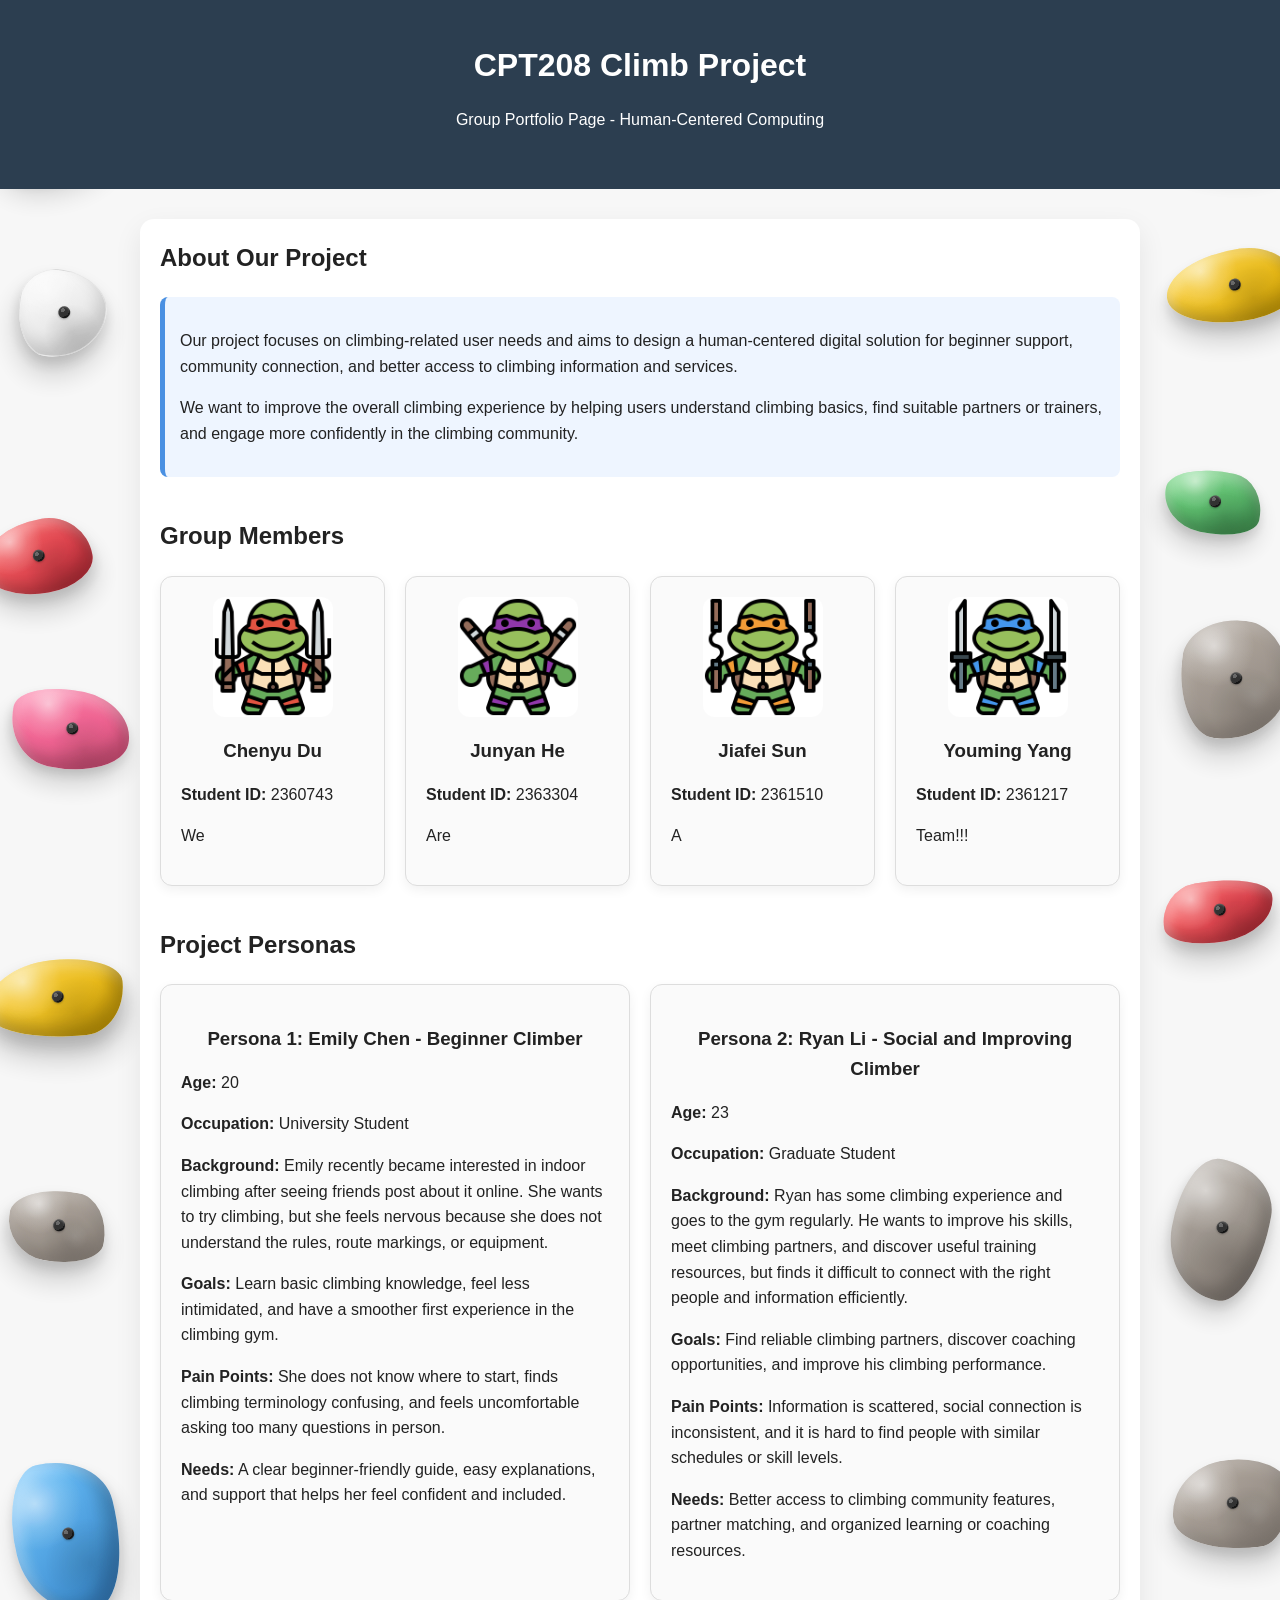
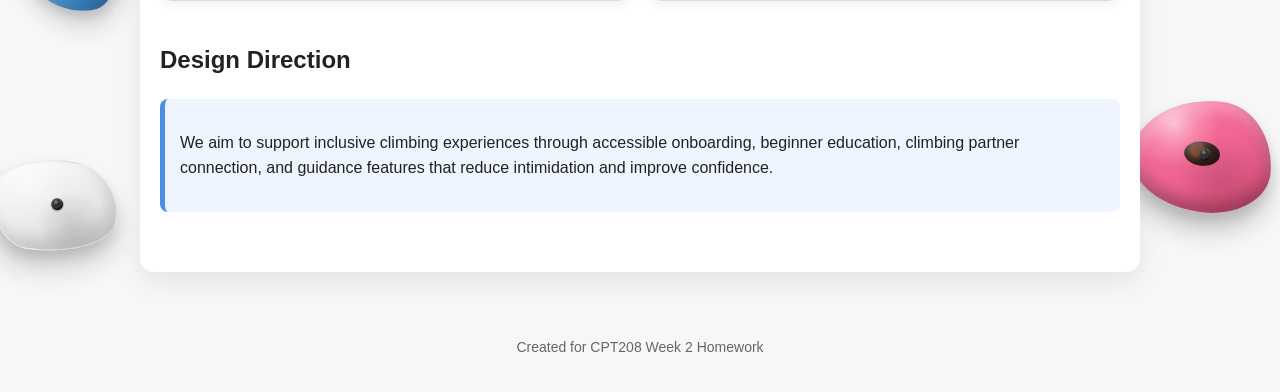
==== index.html @ b80e10ab "Refactor HTML structure and styles for clarity" ====
<!DOCTYPE html>
<html lang="en">
<head>
  <meta charset="UTF-8" />
  <meta name="viewport" content="width=device-width, initial-scale=1.0" />
  <title>CPT208 Climb Project</title>
  <style>
    * {
      box-sizing: border-box;
    }

    body {
      font-family: Arial, sans-serif;
      margin: 0;
      padding: 0;
      background: #f7f7f7;
      color: #222;
      line-height: 1.6;
      overflow-x: hidden;
    }

    /* 整个页面容器：让装饰点跟着页面一起滚动 */
    .page-shell {
      position: relative;
      min-height: 100vh;
      overflow: hidden;
    }

    /* 左右两侧装饰层：absolute，不固定，随页面滚动 */
    .side-decor {
      position: absolute;
      top: 0;
      bottom: 0;
      width: 170px;
      z-index: 0;
      pointer-events: none;
    }

    .side-decor.left {
      left: 0;
    }

    .side-decor.right {
      right: 0;
    }

    /* 岩点基础 */
    .hold {
      position: absolute;
      display: block;
      opacity: 0.98;
      transform-origin: center;
      filter: saturate(1.05);
    }

    /* 螺丝孔 */
    .hold::before {
      content: "";
      position: absolute;
      width: 12px;
      height: 12px;
      border-radius: 50%;
      background:
        radial-gradient(circle at 35% 35%, #666 0 18%, #2f2f2f 19% 58%, #0f0f0f 59% 100%);
      box-shadow:
        inset 0 1px 2px rgba(255,255,255,0.25),
        0 1px 2px rgba(0,0,0,0.25);
      top: 48%;
      left: 52%;
      transform: translate(-50%, -50%);
      z-index: 3;
    }

    /* 高光和内凹凸质感 */
    .hold::after {
      content: "";
      position: absolute;
      inset: 0;
      border-radius: inherit;
      background:
        radial-gradient(circle at 28% 24%, rgba(255,255,255,0.55), rgba(255,255,255,0.18) 18%, transparent 34%),
        radial-gradient(circle at 65% 70%, rgba(0,0,0,0.12), transparent 35%);
      box-shadow:
        inset -8px -10px 16px rgba(0,0,0,0.14),
        inset 6px 8px 14px rgba(255,255,255,0.18);
      z-index: 2;
      pointer-events: none;
    }

    /* 不规则形状 */
    .shape-a {
      border-radius: 42% 58% 63% 37% / 39% 42% 58% 61%;
    }

    .shape-b {
      border-radius: 60% 40% 45% 55% / 55% 60% 40% 45%;
    }

    .shape-c {
      border-radius: 34% 66% 48% 52% / 63% 40% 60% 37%;
    }

    .shape-d {
      border-radius: 55% 45% 62% 38% / 36% 52% 48% 64%;
    }

    .shape-e {
      border-radius: 50% 50% 30% 70% / 58% 36% 64% 42%;
    }

    .shape-f {
      border-radius: 66% 34% 57% 43% / 43% 63% 37% 57%;
    }

    .shape-g {
      border-radius: 38% 62% 40% 60% / 54% 34% 66% 46%;
    }

    .shape-h {
      border-radius: 58% 42% 68% 32% / 40% 58% 42% 60%;
    }

    /* 模拟不同岩点类型：鼓起、扁平、长条、凹槽 */
    .blob {
      box-shadow:
        0 18px 30px rgba(0,0,0,0.18),
        0 8px 14px rgba(0,0,0,0.12);
    }

    .jug {
      box-shadow:
        0 20px 32px rgba(0,0,0,0.22),
        0 10px 18px rgba(0,0,0,0.14),
        inset -10px -12px 18px rgba(0,0,0,0.16),
        inset 8px 10px 14px rgba(255,255,255,0.14);
    }

    .sloper {
      box-shadow:
        0 16px 26px rgba(0,0,0,0.16),
        0 6px 12px rgba(0,0,0,0.12),
        inset -14px -10px 16px rgba(0,0,0,0.10),
        inset 8px 10px 14px rgba(255,255,255,0.16);
    }

    .pinch {
      box-shadow:
        0 18px 28px rgba(0,0,0,0.18),
        0 8px 14px rgba(0,0,0,0.12),
        inset -10px -8px 14px rgba(0,0,0,0.12),
        inset 6px 8px 10px rgba(255,255,255,0.15);
    }

    .pocket {
      box-shadow:
        0 18px 28px rgba(0,0,0,0.20),
        0 8px 14px rgba(0,0,0,0.12),
        inset 0 -8px 14px rgba(0,0,0,0.18),
        inset 0 10px 12px rgba(255,255,255,0.12);
    }

    /* pocket 中间额外凹陷 */
    .pocket-hole {
      position: absolute;
      width: 26%;
      height: 22%;
      left: 50%;
      top: 48%;
      transform: translate(-50%, -50%);
      border-radius: 50%;
      background:
        radial-gradient(circle at 35% 35%, #6d3d2e 0 20%, #3a241b 35%, #1c120d 100%);
      box-shadow:
        inset 0 2px 3px rgba(255,255,255,0.08),
        inset 0 -3px 6px rgba(0,0,0,0.3);
      z-index: 2;
    }

    /* 颜色 */
    .yellow {
      background: linear-gradient(145deg, #ffd84e, #d5a400);
    }

    .green {
      background: linear-gradient(145deg, #7adf89, #3f9150);
    }

    .pink {
      background: linear-gradient(145deg, #ff7da8, #d44b77);
    }

    .blue {
      background: linear-gradient(145deg, #74c9ff, #2f79bc);
    }

    .red {
      background: linear-gradient(145deg, #ff6d6d, #b92534);
    }

    .gray {
      background: linear-gradient(145deg, #b8b1a9, #7f766e);
    }

    .white {
      background: linear-gradient(145deg, #ffffff, #d9d9d9);
      border: 1px solid rgba(0,0,0,0.06);
    }

    .orange {
      background: linear-gradient(145deg, #ff9f6d, #cb5a24);
    }

    .stone {
      background:
        radial-gradient(circle at 20% 20%, rgba(255,255,255,0.16), transparent 20%),
        radial-gradient(circle at 70% 60%, rgba(255,255,255,0.10), transparent 16%),
        linear-gradient(145deg, #b7aea5, #877e76);
    }

    header {
      background: #2c3e50;
      color: white;
      padding: 40px 20px;
      text-align: center;
      position: relative;
      z-index: 2;
    }

    header h1 {
      margin-bottom: 10px;
    }

    main {
      max-width: 1000px;
      margin: 30px auto;
      padding: 20px;
      background: white;
      border-radius: 14px;
      position: relative;
      z-index: 2;
      box-shadow: 0 10px 28px rgba(0,0,0,0.08);
    }

    h1, h2 {
      margin-top: 0;
    }

    section {
      margin-bottom: 40px;
    }

    .member-list, .persona-list {
      display: grid;
      grid-template-columns: repeat(auto-fit, minmax(220px, 1fr));
      gap: 20px;
      margin-top: 20px;
    }

    .card {
      border: 1px solid #ddd;
      border-radius: 12px;
      padding: 20px;
      background: #fafafa;
      box-shadow: 0 4px 12px rgba(0,0,0,0.06);
    }

    .card img {
      width: 120px;
      height: 120px;
      object-fit: contain;
      background: #fff;
      border-radius: 12px;
      display: block;
      margin: 0 auto 15px;
    }

    .card h3 {
      text-align: center;
      margin-bottom: 10px;
    }

    .highlight {
      background: #eef5ff;
      border-left: 5px solid #4a90e2;
      padding: 15px;
      border-radius: 8px;
    }

    footer {
      text-align: center;
      padding: 20px;
      color: #666;
      font-size: 14px;
      position: relative;
      z-index: 2;
    }

    @media (max-width: 1100px) {
      .side-decor {
        width: 120px;
        opacity: 0.78;
      }
    }

    @media (max-width: 820px) {
      .side-decor {
        width: 82px;
        opacity: 0.55;
      }

      .hold {
        transform: scale(0.78) !important;
      }

      main {
        margin: 20px 14px;
        padding: 18px;
      }
    }

    @media (max-width: 560px) {
      .side-decor {
        width: 54px;
        opacity: 0.34;
      }

      .hold {
        transform: scale(0.58) !important;
      }

      header {
        padding: 32px 16px;
      }
    }
  </style>
</head>
<body>
  <div class="page-shell">

    <!-- 左侧装饰：跟页面一起滚动 -->
    <div class="side-decor left">
      <span class="hold orange jug shape-c" style="top: 90px; left: -8px; width: 120px; height: 78px; transform: rotate(-18deg);"></span>
      <span class="hold white blob shape-a" style="top: 270px; left: 18px; width: 88px; height: 88px; transform: rotate(8deg);"></span>
      <span class="hold red pinch shape-b" style="top: 520px; left: -18px; width: 110px; height: 74px; transform: rotate(-10deg);"></span>
      <span class="hold pink sloper shape-d" style="top: 690px; left: 10px; width: 120px; height: 80px; transform: rotate(12deg);"></span>
      <span class="hold yellow jug shape-e" style="top: 960px; left: -14px; width: 138px; height: 78px; transform: rotate(-6deg);"></span>
      <span class="hold stone blob shape-f" style="top: 1190px; left: 8px; width: 98px; height: 72px; transform: rotate(10deg);"></span>
      <span class="hold blue sloper shape-g" style="top: 1460px; left: 14px; width: 106px; height: 154px; transform: rotate(-14deg);"></span>
      <span class="hold white blob shape-h" style="top: 1760px; left: -8px; width: 126px; height: 92px; transform: rotate(7deg);"></span>
      <span class="hold green pinch shape-c" style="top: 2050px; left: 16px; width: 92px; height: 140px; transform: rotate(-11deg);"></span>
      <span class="hold gray blob shape-a" style="top: 2340px; left: -4px; width: 118px; height: 86px; transform: rotate(9deg);"></span>
    </div>

    <!-- 右侧装饰：跟页面一起滚动 -->
    <div class="side-decor right">
      <span class="hold red jug shape-h" style="top: 70px; right: -12px; width: 126px; height: 82px; transform: rotate(16deg);"></span>
      <span class="hold yellow pinch shape-b" style="top: 250px; right: -18px; width: 132px; height: 72px; transform: rotate(-8deg);"></span>
      <span class="hold green sloper shape-f" style="top: 470px; right: 18px; width: 98px; height: 64px; transform: rotate(12deg);"></span>
      <span class="hold stone blob shape-d" style="top: 620px; right: -8px; width: 108px; height: 120px; transform: rotate(7deg);"></span>
      <span class="hold red pinch shape-c" style="top: 880px; right: 6px; width: 112px; height: 62px; transform: rotate(-10deg);"></span>
      <span class="hold gray sloper shape-g" style="top: 1160px; right: 12px; width: 96px; height: 140px; transform: rotate(10deg);"></span>
      <span class="hold stone blob shape-e" style="top: 1460px; right: -10px; width: 118px; height: 90px; transform: rotate(-7deg);"></span>
      <span class="hold pink pocket shape-b" style="top: 1700px; right: 8px; width: 140px; height: 112px; transform: rotate(6deg);">
        <span class="pocket-hole"></span>
      </span>
      <span class="hold white blob shape-f" style="top: 2010px; right: -16px; width: 120px; height: 138px; transform: rotate(-9deg);"></span>
      <span class="hold blue pinch shape-d" style="top: 2320px; right: 14px; width: 86px; height: 64px; transform: rotate(13deg);"></span>
    </div>

    <header>
      <h1>CPT208 Climb Project</h1>
      <p>Group Portfolio Page - Human-Centered Computing</p>
    </header>

    <main>
      <section>
        <h2>About Our Project</h2>
        <div class="highlight">
          <p>
            Our project focuses on climbing-related user needs and aims to design a
            human-centered digital solution for beginner support, community connection,
            and better access to climbing information and services.
          </p>
          <p>
            We want to improve the overall climbing experience by helping users
            understand climbing basics, find suitable partners or trainers, and
            engage more confidently in the climbing community.
          </p>
        </div>
      </section>

      <section>
        <h2>Group Members</h2>
        <div class="member-list">
          <div class="card">
            <img src="CPT208-images/Chenyu.png" alt="Chenyu Du photo">
            <h3>Chenyu Du</h3>
            <p><strong>Student ID:</strong> 2360743</p>
            <p>We</p>
          </div>

          <div class="card">
            <img src="CPT208-images/JunYan.png" alt="Junyan He photo">
            <h3>Junyan He</h3>
            <p><strong>Student ID:</strong> 2363304</p>
            <p>Are</p>
          </div>

          <div class="card">
            <img src="CPT208-images/JiaFei.png" alt="Jiafei Sun photo">
            <h3>Jiafei Sun</h3>
            <p><strong>Student ID:</strong> 2361510</p>
            <p>A</p>
          </div>

          <div class="card">
            <img src="CPT208-images/YouMing.png" alt="Youming Yang photo">
            <h3>Youming Yang</h3>
            <p><strong>Student ID:</strong> 2361217</p>
            <p>Team!!!</p>
          </div>
        </div>
      </section>

      <section>
        <h2>Project Personas</h2>
        <div class="persona-list">
          <div class="card">
            <h3>Persona 1: Emily Chen - Beginner Climber</h3>
            <p><strong>Age:</strong> 20</p>
            <p><strong>Occupation:</strong> University Student</p>
            <p><strong>Background:</strong> Emily recently became interested in indoor climbing after seeing friends post about it online. She wants to try climbing, but she feels nervous because she does not understand the rules, route markings, or equipment.</p>
            <p><strong>Goals:</strong> Learn basic climbing knowledge, feel less intimidated, and have a smoother first experience in the climbing gym.</p>
            <p><strong>Pain Points:</strong> She does not know where to start, finds climbing terminology confusing, and feels uncomfortable asking too many questions in person.</p>
            <p><strong>Needs:</strong> A clear beginner-friendly guide, easy explanations, and support that helps her feel confident and included.</p>
          </div>

          <div class="card">
            <h3>Persona 2: Ryan Li - Social and Improving Climber</h3>
            <p><strong>Age:</strong> 23</p>
            <p><strong>Occupation:</strong> Graduate Student</p>
            <p><strong>Background:</strong> Ryan has some climbing experience and goes to the gym regularly. He wants to improve his skills, meet climbing partners, and discover useful training resources, but finds it difficult to connect with the right people and information efficiently.</p>
            <p><strong>Goals:</strong> Find reliable climbing partners, discover coaching opportunities, and improve his climbing performance.</p>
            <p><strong>Pain Points:</strong> Information is scattered, social connection is inconsistent, and it is hard to find people with similar schedules or skill levels.</p>
            <p><strong>Needs:</strong> Better access to climbing community features, partner matching, and organized learning or coaching resources.</p>
          </div>
        </div>
      </section>

      <!-- 只是为了让页面更长一点，便于你看滚动效果；不需要可删除 -->
      <section>
        <h2>Design Direction</h2>
        <div class="highlight">
          <p>
            We aim to support inclusive climbing experiences through accessible onboarding,
            beginner education, climbing partner connection, and guidance features that reduce
            intimidation and improve confidence.
          </p>
        </div>
      </section>
    </main>

    <footer>
      <p>Created for CPT208 Week 2 Homework</p>
    </footer>
  </div>
</body>
</html>
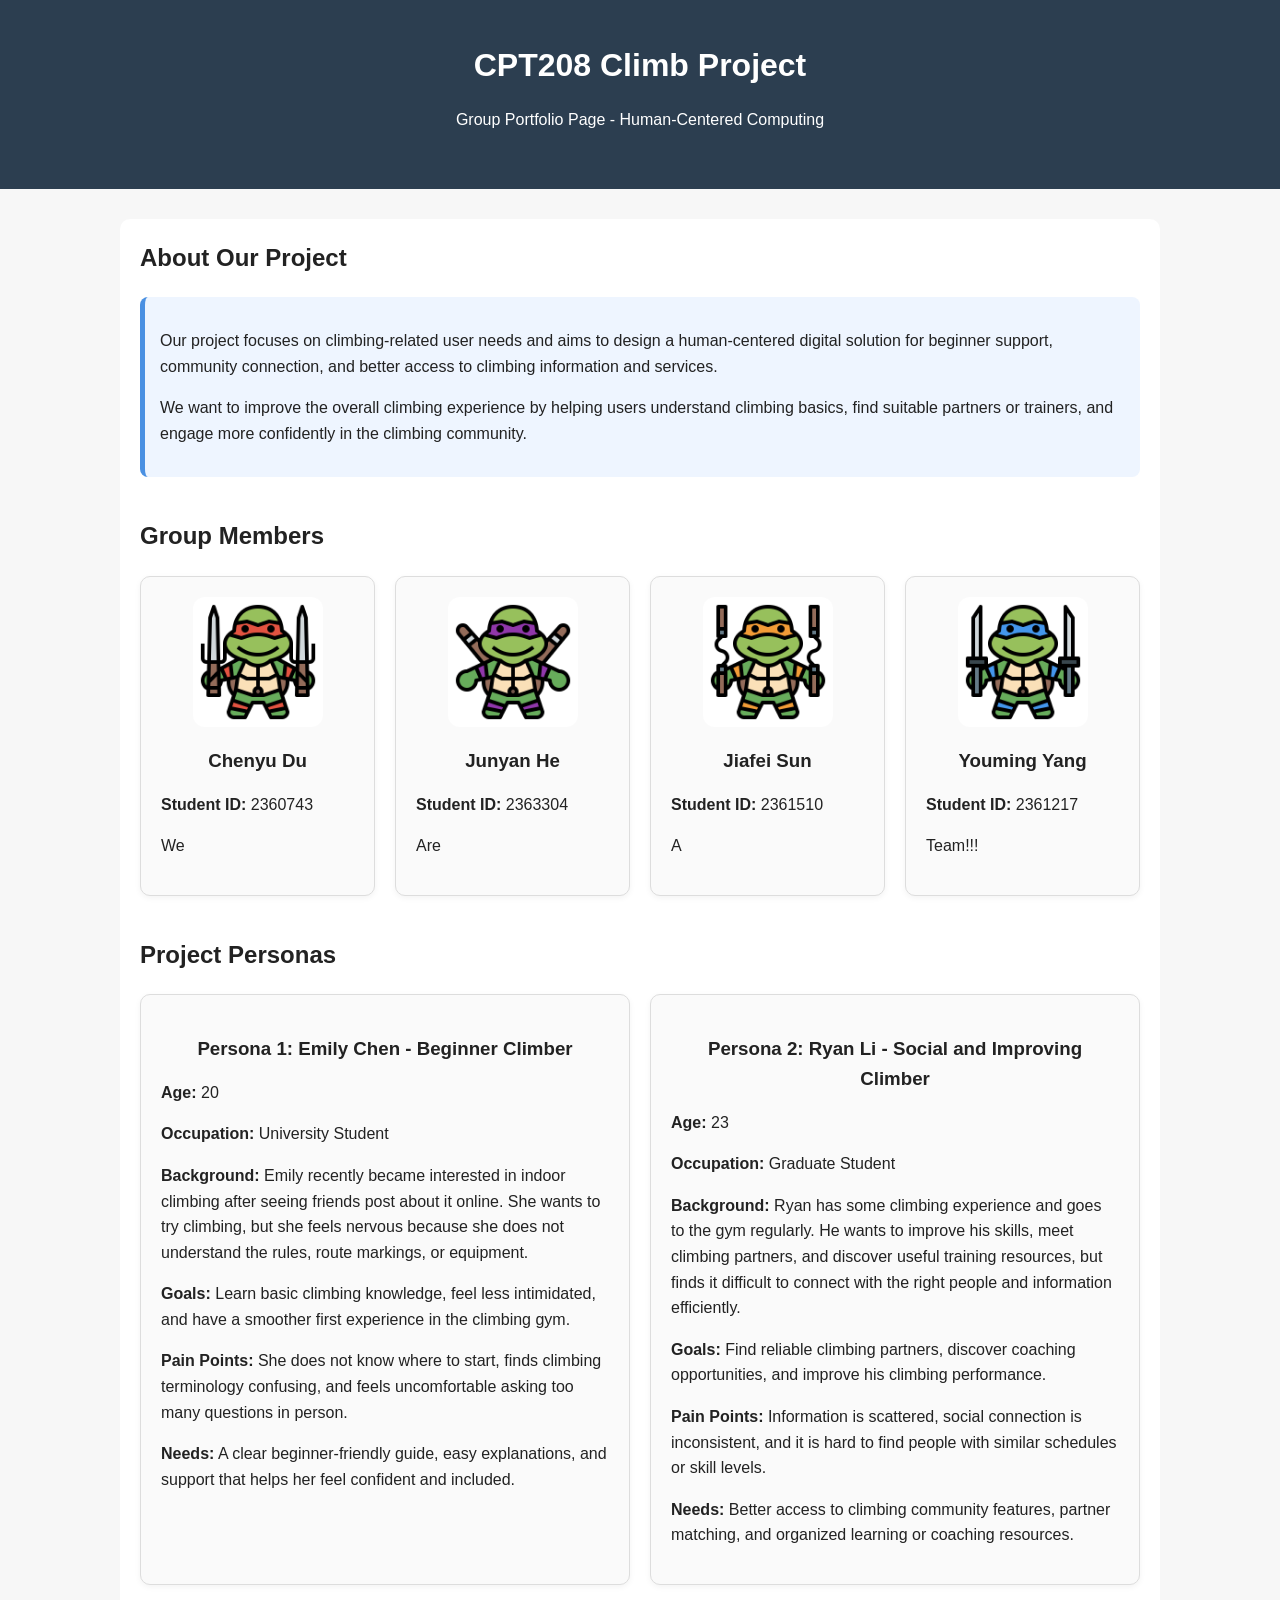
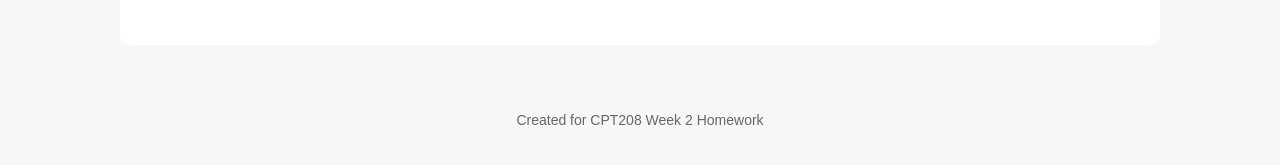
==== commit f192575c: "Update index.html" ====
--- a/index.html
+++ b/index.html
@@ -5,10 +5,6 @@
   <meta name="viewport" content="width=device-width, initial-scale=1.0" />
   <title>CPT208 Climb Project</title>
   <style>
-    * {
-      box-sizing: border-box;
-    }
-
     body {
       font-family: Arial, sans-serif;
       margin: 0;
@@ -16,205 +12,6 @@
       background: #f7f7f7;
       color: #222;
       line-height: 1.6;
-      overflow-x: hidden;
-    }
-
-    /* 整个页面容器：让装饰点跟着页面一起滚动 */
-    .page-shell {
-      position: relative;
-      min-height: 100vh;
-      overflow: hidden;
-    }
-
-    /* 左右两侧装饰层：absolute，不固定，随页面滚动 */
-    .side-decor {
-      position: absolute;
-      top: 0;
-      bottom: 0;
-      width: 170px;
-      z-index: 0;
-      pointer-events: none;
-    }
-
-    .side-decor.left {
-      left: 0;
-    }
-
-    .side-decor.right {
-      right: 0;
-    }
-
-    /* 岩点基础 */
-    .hold {
-      position: absolute;
-      display: block;
-      opacity: 0.98;
-      transform-origin: center;
-      filter: saturate(1.05);
-    }
-
-    /* 螺丝孔 */
-    .hold::before {
-      content: "";
-      position: absolute;
-      width: 12px;
-      height: 12px;
-      border-radius: 50%;
-      background:
-        radial-gradient(circle at 35% 35%, #666 0 18%, #2f2f2f 19% 58%, #0f0f0f 59% 100%);
-      box-shadow:
-        inset 0 1px 2px rgba(255,255,255,0.25),
-        0 1px 2px rgba(0,0,0,0.25);
-      top: 48%;
-      left: 52%;
-      transform: translate(-50%, -50%);
-      z-index: 3;
-    }
-
-    /* 高光和内凹凸质感 */
-    .hold::after {
-      content: "";
-      position: absolute;
-      inset: 0;
-      border-radius: inherit;
-      background:
-        radial-gradient(circle at 28% 24%, rgba(255,255,255,0.55), rgba(255,255,255,0.18) 18%, transparent 34%),
-        radial-gradient(circle at 65% 70%, rgba(0,0,0,0.12), transparent 35%);
-      box-shadow:
-        inset -8px -10px 16px rgba(0,0,0,0.14),
-        inset 6px 8px 14px rgba(255,255,255,0.18);
-      z-index: 2;
-      pointer-events: none;
-    }
-
-    /* 不规则形状 */
-    .shape-a {
-      border-radius: 42% 58% 63% 37% / 39% 42% 58% 61%;
-    }
-
-    .shape-b {
-      border-radius: 60% 40% 45% 55% / 55% 60% 40% 45%;
-    }
-
-    .shape-c {
-      border-radius: 34% 66% 48% 52% / 63% 40% 60% 37%;
-    }
-
-    .shape-d {
-      border-radius: 55% 45% 62% 38% / 36% 52% 48% 64%;
-    }
-
-    .shape-e {
-      border-radius: 50% 50% 30% 70% / 58% 36% 64% 42%;
-    }
-
-    .shape-f {
-      border-radius: 66% 34% 57% 43% / 43% 63% 37% 57%;
-    }
-
-    .shape-g {
-      border-radius: 38% 62% 40% 60% / 54% 34% 66% 46%;
-    }
-
-    .shape-h {
-      border-radius: 58% 42% 68% 32% / 40% 58% 42% 60%;
-    }
-
-    /* 模拟不同岩点类型：鼓起、扁平、长条、凹槽 */
-    .blob {
-      box-shadow:
-        0 18px 30px rgba(0,0,0,0.18),
-        0 8px 14px rgba(0,0,0,0.12);
-    }
-
-    .jug {
-      box-shadow:
-        0 20px 32px rgba(0,0,0,0.22),
-        0 10px 18px rgba(0,0,0,0.14),
-        inset -10px -12px 18px rgba(0,0,0,0.16),
-        inset 8px 10px 14px rgba(255,255,255,0.14);
-    }
-
-    .sloper {
-      box-shadow:
-        0 16px 26px rgba(0,0,0,0.16),
-        0 6px 12px rgba(0,0,0,0.12),
-        inset -14px -10px 16px rgba(0,0,0,0.10),
-        inset 8px 10px 14px rgba(255,255,255,0.16);
-    }
-
-    .pinch {
-      box-shadow:
-        0 18px 28px rgba(0,0,0,0.18),
-        0 8px 14px rgba(0,0,0,0.12),
-        inset -10px -8px 14px rgba(0,0,0,0.12),
-        inset 6px 8px 10px rgba(255,255,255,0.15);
-    }
-
-    .pocket {
-      box-shadow:
-        0 18px 28px rgba(0,0,0,0.20),
-        0 8px 14px rgba(0,0,0,0.12),
-        inset 0 -8px 14px rgba(0,0,0,0.18),
-        inset 0 10px 12px rgba(255,255,255,0.12);
-    }
-
-    /* pocket 中间额外凹陷 */
-    .pocket-hole {
-      position: absolute;
-      width: 26%;
-      height: 22%;
-      left: 50%;
-      top: 48%;
-      transform: translate(-50%, -50%);
-      border-radius: 50%;
-      background:
-        radial-gradient(circle at 35% 35%, #6d3d2e 0 20%, #3a241b 35%, #1c120d 100%);
-      box-shadow:
-        inset 0 2px 3px rgba(255,255,255,0.08),
-        inset 0 -3px 6px rgba(0,0,0,0.3);
-      z-index: 2;
-    }
-
-    /* 颜色 */
-    .yellow {
-      background: linear-gradient(145deg, #ffd84e, #d5a400);
-    }
-
-    .green {
-      background: linear-gradient(145deg, #7adf89, #3f9150);
-    }
-
-    .pink {
-      background: linear-gradient(145deg, #ff7da8, #d44b77);
-    }
-
-    .blue {
-      background: linear-gradient(145deg, #74c9ff, #2f79bc);
-    }
-
-    .red {
-      background: linear-gradient(145deg, #ff6d6d, #b92534);
-    }
-
-    .gray {
-      background: linear-gradient(145deg, #b8b1a9, #7f766e);
-    }
-
-    .white {
-      background: linear-gradient(145deg, #ffffff, #d9d9d9);
-      border: 1px solid rgba(0,0,0,0.06);
-    }
-
-    .orange {
-      background: linear-gradient(145deg, #ff9f6d, #cb5a24);
-    }
-
-    .stone {
-      background:
-        radial-gradient(circle at 20% 20%, rgba(255,255,255,0.16), transparent 20%),
-        radial-gradient(circle at 70% 60%, rgba(255,255,255,0.10), transparent 16%),
-        linear-gradient(145deg, #b7aea5, #877e76);
     }
 
     header {
@@ -222,8 +19,6 @@
       color: white;
       padding: 40px 20px;
       text-align: center;
-      position: relative;
-      z-index: 2;
     }
 
     header h1 {
@@ -235,10 +30,7 @@
       margin: 30px auto;
       padding: 20px;
       background: white;
-      border-radius: 14px;
-      position: relative;
-      z-index: 2;
-      box-shadow: 0 10px 28px rgba(0,0,0,0.08);
+      border-radius: 10px;
     }
 
     h1, h2 {
@@ -258,20 +50,22 @@
 
     .card {
       border: 1px solid #ddd;
-      border-radius: 12px;
+      border-radius: 10px;
       padding: 20px;
       background: #fafafa;
-      box-shadow: 0 4px 12px rgba(0,0,0,0.06);
+      box-shadow: 0 2px 6px rgba(0,0,0,0.05);
     }
 
     .card img {
-      width: 120px;
-      height: 120px;
+      width: 130px;
+      height: 130px;
       object-fit: contain;
       background: #fff;
       border-radius: 12px;
       display: block;
       margin: 0 auto 15px;
+      padding: 6px;
+      box-sizing: border-box;
     }
 
     .card h3 {
@@ -291,178 +85,101 @@
       padding: 20px;
       color: #666;
       font-size: 14px;
-      position: relative;
-      z-index: 2;
-    }
-
-    @media (max-width: 1100px) {
-      .side-decor {
-        width: 120px;
-        opacity: 0.78;
-      }
-    }
-
-    @media (max-width: 820px) {
-      .side-decor {
-        width: 82px;
-        opacity: 0.55;
-      }
-
-      .hold {
-        transform: scale(0.78) !important;
-      }
-
-      main {
-        margin: 20px 14px;
-        padding: 18px;
-      }
-    }
-
-    @media (max-width: 560px) {
-      .side-decor {
-        width: 54px;
-        opacity: 0.34;
-      }
-
-      .hold {
-        transform: scale(0.58) !important;
-      }
-
-      header {
-        padding: 32px 16px;
-      }
     }
   </style>
 </head>
 <body>
-  <div class="page-shell">
+  <header>
+    <h1>CPT208 Climb Project</h1>
+    <p>Group Portfolio Page - Human-Centered Computing</p>
+  </header>
 
-    <!-- 左侧装饰：跟页面一起滚动 -->
-    <div class="side-decor left">
-      <span class="hold orange jug shape-c" style="top: 90px; left: -8px; width: 120px; height: 78px; transform: rotate(-18deg);"></span>
-      <span class="hold white blob shape-a" style="top: 270px; left: 18px; width: 88px; height: 88px; transform: rotate(8deg);"></span>
-      <span class="hold red pinch shape-b" style="top: 520px; left: -18px; width: 110px; height: 74px; transform: rotate(-10deg);"></span>
-      <span class="hold pink sloper shape-d" style="top: 690px; left: 10px; width: 120px; height: 80px; transform: rotate(12deg);"></span>
-      <span class="hold yellow jug shape-e" style="top: 960px; left: -14px; width: 138px; height: 78px; transform: rotate(-6deg);"></span>
-      <span class="hold stone blob shape-f" style="top: 1190px; left: 8px; width: 98px; height: 72px; transform: rotate(10deg);"></span>
-      <span class="hold blue sloper shape-g" style="top: 1460px; left: 14px; width: 106px; height: 154px; transform: rotate(-14deg);"></span>
-      <span class="hold white blob shape-h" style="top: 1760px; left: -8px; width: 126px; height: 92px; transform: rotate(7deg);"></span>
-      <span class="hold green pinch shape-c" style="top: 2050px; left: 16px; width: 92px; height: 140px; transform: rotate(-11deg);"></span>
-      <span class="hold gray blob shape-a" style="top: 2340px; left: -4px; width: 118px; height: 86px; transform: rotate(9deg);"></span>
-    </div>
+  <main>
+    <section>
+      <h2>About Our Project</h2>
+      <div class="highlight">
+        <p>
+          Our project focuses on climbing-related user needs and aims to design a
+          human-centered digital solution for beginner support, community connection,
+          and better access to climbing information and services.
+        </p>
+        <p>
+          We want to improve the overall climbing experience by helping users
+          understand climbing basics, find suitable partners or trainers, and
+          engage more confidently in the climbing community.
+        </p>
+      </div>
+    </section>
 
-    <!-- 右侧装饰：跟页面一起滚动 -->
-    <div class="side-decor right">
-      <span class="hold red jug shape-h" style="top: 70px; right: -12px; width: 126px; height: 82px; transform: rotate(16deg);"></span>
-      <span class="hold yellow pinch shape-b" style="top: 250px; right: -18px; width: 132px; height: 72px; transform: rotate(-8deg);"></span>
-      <span class="hold green sloper shape-f" style="top: 470px; right: 18px; width: 98px; height: 64px; transform: rotate(12deg);"></span>
-      <span class="hold stone blob shape-d" style="top: 620px; right: -8px; width: 108px; height: 120px; transform: rotate(7deg);"></span>
-      <span class="hold red pinch shape-c" style="top: 880px; right: 6px; width: 112px; height: 62px; transform: rotate(-10deg);"></span>
-      <span class="hold gray sloper shape-g" style="top: 1160px; right: 12px; width: 96px; height: 140px; transform: rotate(10deg);"></span>
-      <span class="hold stone blob shape-e" style="top: 1460px; right: -10px; width: 118px; height: 90px; transform: rotate(-7deg);"></span>
-      <span class="hold pink pocket shape-b" style="top: 1700px; right: 8px; width: 140px; height: 112px; transform: rotate(6deg);">
-        <span class="pocket-hole"></span>
-      </span>
-      <span class="hold white blob shape-f" style="top: 2010px; right: -16px; width: 120px; height: 138px; transform: rotate(-9deg);"></span>
-      <span class="hold blue pinch shape-d" style="top: 2320px; right: 14px; width: 86px; height: 64px; transform: rotate(13deg);"></span>
-    </div>
-
-    <header>
-      <h1>CPT208 Climb Project</h1>
-      <p>Group Portfolio Page - Human-Centered Computing</p>
-    </header>
-
-    <main>
-      <section>
-        <h2>About Our Project</h2>
-        <div class="highlight">
+    <section>
+      <h2>Group Members</h2>
+      <div class="member-list">
+        <div class="card">
+          <img src="CPT208-images/Chenyu.png" alt="Chenyu Du photo">
+          <h3>Chenyu Du</h3>
+          <p><strong>Student ID:</strong> 2360743</p>
           <p>
-            Our project focuses on climbing-related user needs and aims to design a
-            human-centered digital solution for beginner support, community connection,
-            and better access to climbing information and services.
-          </p>
-          <p>
-            We want to improve the overall climbing experience by helping users
-            understand climbing basics, find suitable partners or trainers, and
-            engage more confidently in the climbing community.
+            We
           </p>
         </div>
-      </section>
 
-      <section>
-        <h2>Group Members</h2>
-        <div class="member-list">
-          <div class="card">
-            <img src="CPT208-images/Chenyu.png" alt="Chenyu Du photo">
-            <h3>Chenyu Du</h3>
-            <p><strong>Student ID:</strong> 2360743</p>
-            <p>We</p>
-          </div>
-
-          <div class="card">
-            <img src="CPT208-images/JunYan.png" alt="Junyan He photo">
-            <h3>Junyan He</h3>
-            <p><strong>Student ID:</strong> 2363304</p>
-            <p>Are</p>
-          </div>
-
-          <div class="card">
-            <img src="CPT208-images/JiaFei.png" alt="Jiafei Sun photo">
-            <h3>Jiafei Sun</h3>
-            <p><strong>Student ID:</strong> 2361510</p>
-            <p>A</p>
-          </div>
-
-          <div class="card">
-            <img src="CPT208-images/YouMing.png" alt="Youming Yang photo">
-            <h3>Youming Yang</h3>
-            <p><strong>Student ID:</strong> 2361217</p>
-            <p>Team!!!</p>
-          </div>
-        </div>
-      </section>
-
-      <section>
-        <h2>Project Personas</h2>
-        <div class="persona-list">
-          <div class="card">
-            <h3>Persona 1: Emily Chen - Beginner Climber</h3>
-            <p><strong>Age:</strong> 20</p>
-            <p><strong>Occupation:</strong> University Student</p>
-            <p><strong>Background:</strong> Emily recently became interested in indoor climbing after seeing friends post about it online. She wants to try climbing, but she feels nervous because she does not understand the rules, route markings, or equipment.</p>
-            <p><strong>Goals:</strong> Learn basic climbing knowledge, feel less intimidated, and have a smoother first experience in the climbing gym.</p>
-            <p><strong>Pain Points:</strong> She does not know where to start, finds climbing terminology confusing, and feels uncomfortable asking too many questions in person.</p>
-            <p><strong>Needs:</strong> A clear beginner-friendly guide, easy explanations, and support that helps her feel confident and included.</p>
-          </div>
-
-          <div class="card">
-            <h3>Persona 2: Ryan Li - Social and Improving Climber</h3>
-            <p><strong>Age:</strong> 23</p>
-            <p><strong>Occupation:</strong> Graduate Student</p>
-            <p><strong>Background:</strong> Ryan has some climbing experience and goes to the gym regularly. He wants to improve his skills, meet climbing partners, and discover useful training resources, but finds it difficult to connect with the right people and information efficiently.</p>
-            <p><strong>Goals:</strong> Find reliable climbing partners, discover coaching opportunities, and improve his climbing performance.</p>
-            <p><strong>Pain Points:</strong> Information is scattered, social connection is inconsistent, and it is hard to find people with similar schedules or skill levels.</p>
-            <p><strong>Needs:</strong> Better access to climbing community features, partner matching, and organized learning or coaching resources.</p>
-          </div>
-        </div>
-      </section>
-
-      <!-- 只是为了让页面更长一点，便于你看滚动效果；不需要可删除 -->
-      <section>
-        <h2>Design Direction</h2>
-        <div class="highlight">
+        <div class="card">
+          <img src="CPT208-images/JunYan.png" alt="Junyan He photo">
+          <h3>Junyan He</h3>
+          <p><strong>Student ID:</strong> 2363304</p>
           <p>
-            We aim to support inclusive climbing experiences through accessible onboarding,
-            beginner education, climbing partner connection, and guidance features that reduce
-            intimidation and improve confidence.
+            Are
           </p>
         </div>
-      </section>
-    </main>
 
-    <footer>
-      <p>Created for CPT208 Week 2 Homework</p>
-    </footer>
-  </div>
+        <div class="card">
+          <img src="CPT208-images/JiaFei.png" alt="Jiafei Sun photo">
+          <h3>Jiafei Sun</h3>
+          <p><strong>Student ID:</strong> 2361510</p>
+          <p>
+            A
+          </p>
+        </div>
+
+        <div class="card">
+          <img src="CPT208-images/YouMing.png" alt="Youming Yang photo">
+          <h3>Youming Yang</h3>
+          <p><strong>Student ID:</strong> 2361217</p>
+          <p>
+            Team!!!
+          </p>
+        </div>
+      </div>
+    </section>
+
+    <section>
+      <h2>Project Personas</h2>
+      <div class="persona-list">
+        <div class="card">
+          <h3>Persona 1: Emily Chen - Beginner Climber</h3>
+          <p><strong>Age:</strong> 20</p>
+          <p><strong>Occupation:</strong> University Student</p>
+          <p><strong>Background:</strong> Emily recently became interested in indoor climbing after seeing friends post about it online. She wants to try climbing, but she feels nervous because she does not understand the rules, route markings, or equipment.</p>
+          <p><strong>Goals:</strong> Learn basic climbing knowledge, feel less intimidated, and have a smoother first experience in the climbing gym.</p>
+          <p><strong>Pain Points:</strong> She does not know where to start, finds climbing terminology confusing, and feels uncomfortable asking too many questions in person.</p>
+          <p><strong>Needs:</strong> A clear beginner-friendly guide, easy explanations, and support that helps her feel confident and included.</p>
+        </div>
+
+        <div class="card">
+          <h3>Persona 2: Ryan Li - Social and Improving Climber</h3>
+          <p><strong>Age:</strong> 23</p>
+          <p><strong>Occupation:</strong> Graduate Student</p>
+          <p><strong>Background:</strong> Ryan has some climbing experience and goes to the gym regularly. He wants to improve his skills, meet climbing partners, and discover useful training resources, but finds it difficult to connect with the right people and information efficiently.</p>
+          <p><strong>Goals:</strong> Find reliable climbing partners, discover coaching opportunities, and improve his climbing performance.</p>
+          <p><strong>Pain Points:</strong> Information is scattered, social connection is inconsistent, and it is hard to find people with similar schedules or skill levels.</p>
+          <p><strong>Needs:</strong> Better access to climbing community features, partner matching, and organized learning or coaching resources.</p>
+        </div>
+      </div>
+    </section>
+  </main>
+
+  <footer>
+    <p>Created for CPT208 Week 2 Homework</p>
+  </footer>
 </body>
 </html>
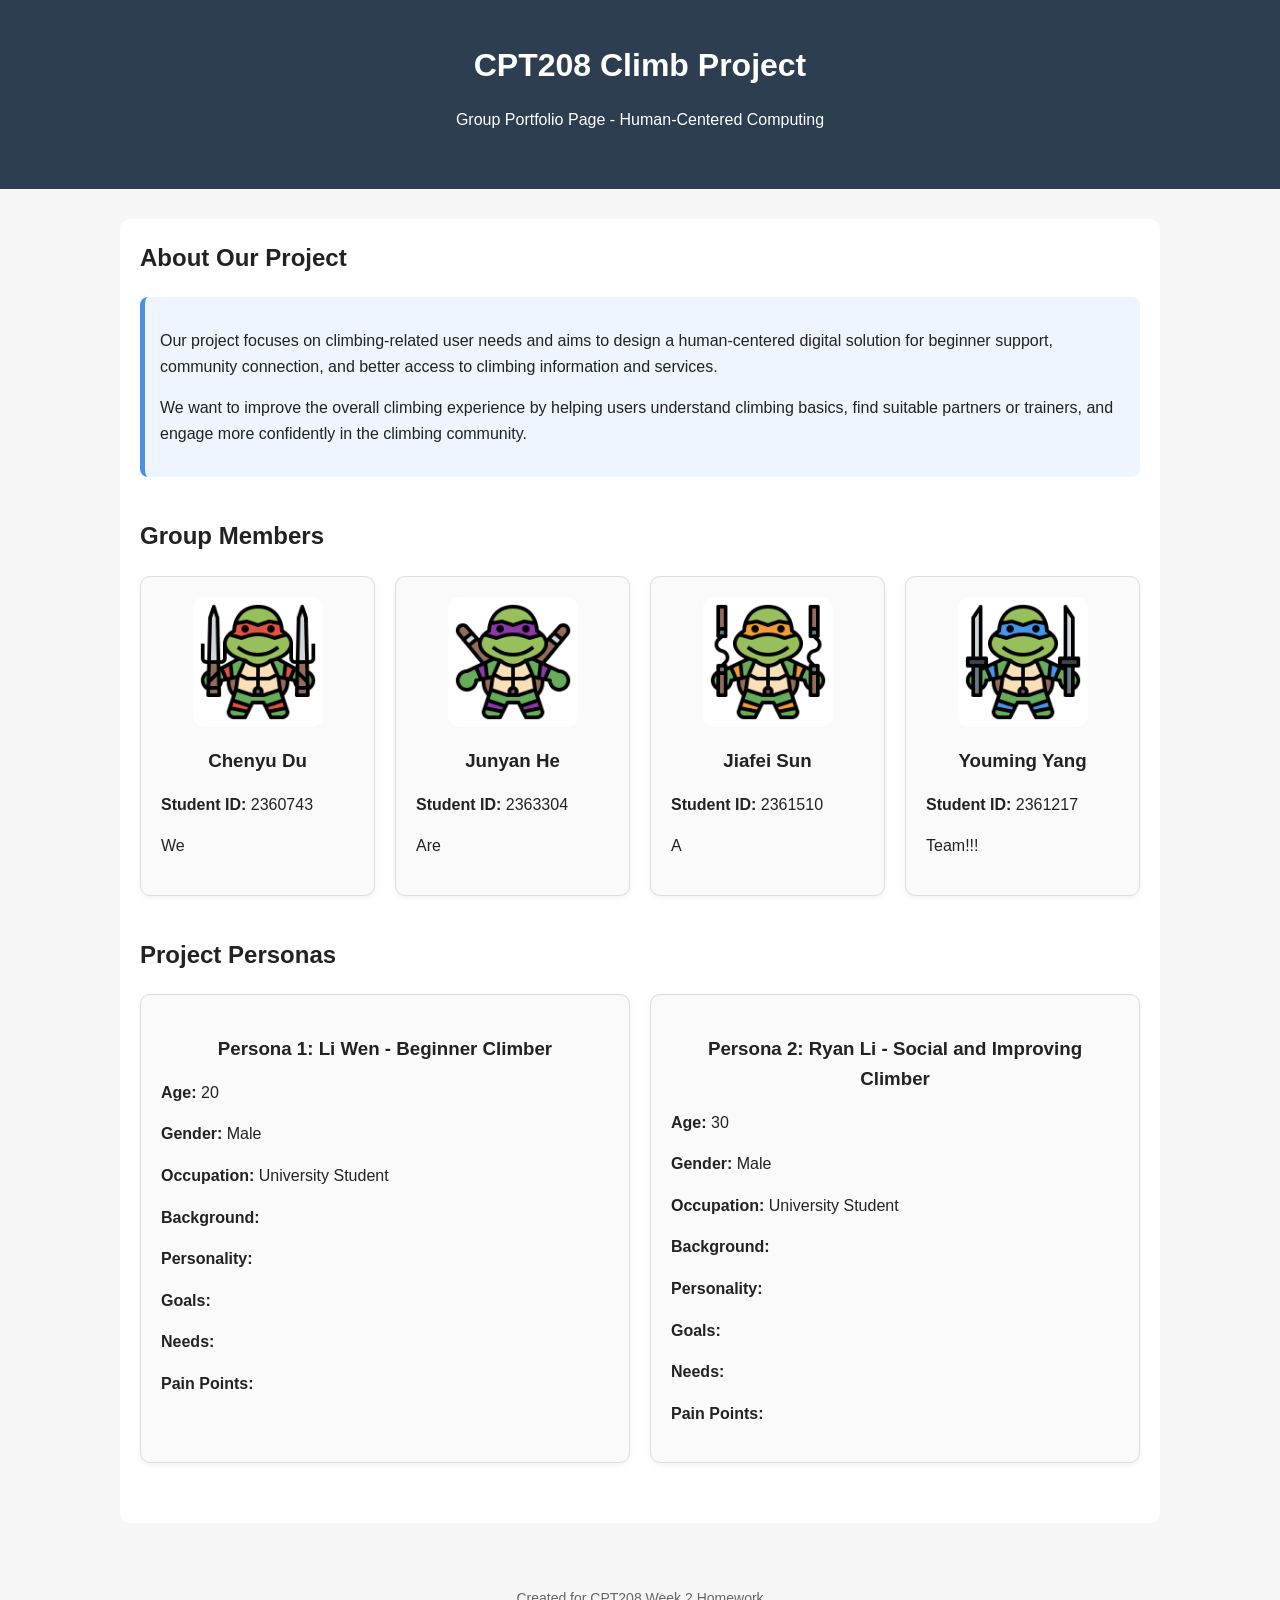
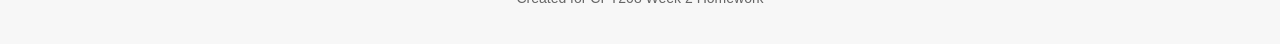
==== commit ee4a0da3: "Update index.html" ====
--- a/index.html
+++ b/index.html
@@ -156,23 +156,27 @@
       <h2>Project Personas</h2>
       <div class="persona-list">
         <div class="card">
-          <h3>Persona 1: Emily Chen - Beginner Climber</h3>
+          <h3>Persona 1: Li Wen - Beginner Climber</h3>
           <p><strong>Age:</strong> 20</p>
+          <p><strong>Gender:</strong> Male</p>
           <p><strong>Occupation:</strong> University Student</p>
-          <p><strong>Background:</strong> Emily recently became interested in indoor climbing after seeing friends post about it online. She wants to try climbing, but she feels nervous because she does not understand the rules, route markings, or equipment.</p>
-          <p><strong>Goals:</strong> Learn basic climbing knowledge, feel less intimidated, and have a smoother first experience in the climbing gym.</p>
-          <p><strong>Pain Points:</strong> She does not know where to start, finds climbing terminology confusing, and feels uncomfortable asking too many questions in person.</p>
-          <p><strong>Needs:</strong> A clear beginner-friendly guide, easy explanations, and support that helps her feel confident and included.</p>
+          <p><strong>Background:</strong> </p>
+          <p><strong>Personality:</strong> </p>
+          <p><strong>Goals:</strong> </p>
+          <p><strong>Needs:</strong> </p>
+          <p><strong>Pain Points:</strong> </p>
         </div>
 
         <div class="card">
           <h3>Persona 2: Ryan Li - Social and Improving Climber</h3>
-          <p><strong>Age:</strong> 23</p>
-          <p><strong>Occupation:</strong> Graduate Student</p>
-          <p><strong>Background:</strong> Ryan has some climbing experience and goes to the gym regularly. He wants to improve his skills, meet climbing partners, and discover useful training resources, but finds it difficult to connect with the right people and information efficiently.</p>
-          <p><strong>Goals:</strong> Find reliable climbing partners, discover coaching opportunities, and improve his climbing performance.</p>
-          <p><strong>Pain Points:</strong> Information is scattered, social connection is inconsistent, and it is hard to find people with similar schedules or skill levels.</p>
-          <p><strong>Needs:</strong> Better access to climbing community features, partner matching, and organized learning or coaching resources.</p>
+          <p><strong>Age:</strong> 30</p>
+          <p><strong>Gender:</strong> Male</p>
+          <p><strong>Occupation:</strong> University Student</p>
+          <p><strong>Background:</strong> </p>
+          <p><strong>Personality:</strong> </p>
+          <p><strong>Goals:</strong> </p>
+          <p><strong>Needs:</strong> </p>
+          <p><strong>Pain Points:</strong> </p>
         </div>
       </div>
     </section>
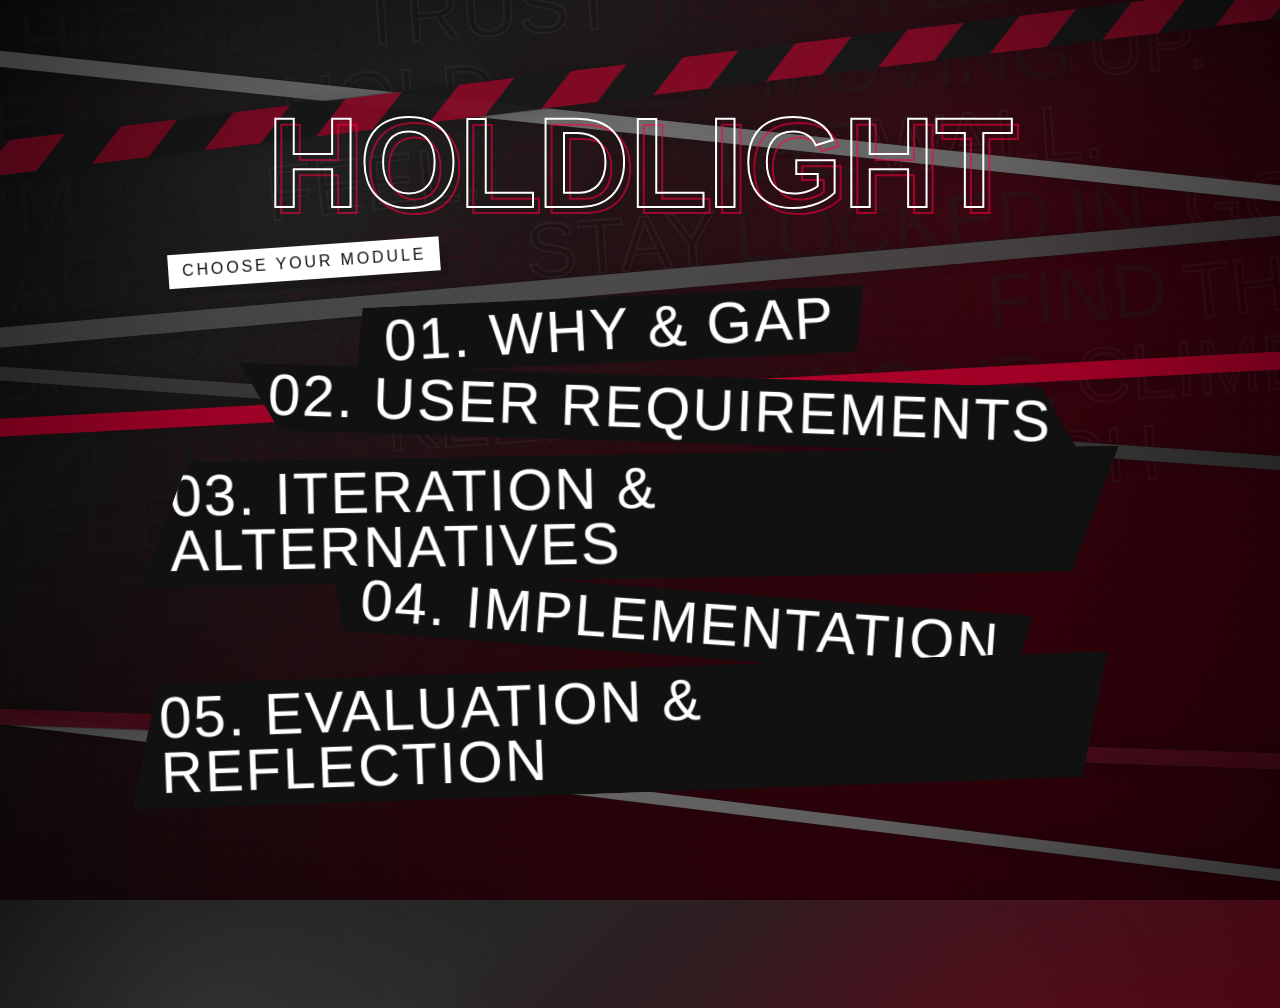
==== commit 1a88dbf4: "Initial portfolio website" ====
--- a/index.html
+++ b/index.html
@@ -1,189 +1,61 @@
 <!DOCTYPE html>
 <html lang="en">
 <head>
-  <meta charset="UTF-8" />
-  <meta name="viewport" content="width=device-width, initial-scale=1.0" />
-  <title>CPT208 Climb Project</title>
-  <style>
-    body {
-      font-family: Arial, sans-serif;
-      margin: 0;
-      padding: 0;
-      background: #f7f7f7;
-      color: #222;
-      line-height: 1.6;
-    }
+  <meta charset="UTF-8">
+  <meta name="viewport" content="width=device-width, initial-scale=1.0">
+  <title>HoldLight Process Portfolio</title>
+  <link rel="stylesheet" href="portfolio.css">
+</head>
+<body class="home-page home-portfolio">
 
-    header {
-      background: #2c3e50;
-      color: white;
-      padding: 40px 20px;
-      text-align: center;
-    }
+  <div class="bg-manifesto" aria-hidden="true">
+    <span>GO</span> <span>HIGHER.</span>
+    <span>TRUST</span> <span>YOUR</span> <span>FEET.</span>
+    <span>FIND</span> <span>THE</span> <span>NEXT</span> <span>HOLD.</span>
+    <span>KEEP</span> <span>MOVING</span> <span>UP.</span>
+    <span>CLIMB</span> <span>BY</span> <span>FEEL.</span>
+    <span>OWN</span> <span>THE</span> <span>WALL.</span>
+    <span>REACH</span> <span>HIGHER.</span>
+    <span>STAY</span> <span>LOCKED</span> <span>IN.</span>
+    <span>GO</span> <span>HIGHER.</span>
+    <span>TRUST</span> <span>YOUR</span> <span>FEET.</span>
+    <span>FIND</span> <span>THE</span> <span>NEXT</span> <span>HOLD.</span>
+    <span>KEEP</span> <span>MOVING</span> <span>UP.</span>
+    <span>CLIMB</span> <span>BY</span> <span>FEEL.</span>
+    <span>OWN</span> <span>THE</span> <span>WALL.</span>
+    <span>REACH</span> <span>HIGHER.</span>
+    <span>STAY</span> <span>LOCKED</span> <span>IN.</span>
+  </div>
 
-    header h1 {
-      margin-bottom: 10px;
-    }
+  <div class="route-tapes-bg" aria-hidden="true">
+    <div class="route-tape tape-1"></div>
+    <div class="route-tape tape-2"></div>
+    <div class="route-tape tape-3"></div>
+    <div class="route-tape tape-4"></div>
+    <div class="route-tape tape-5"></div>
+    <div class="route-tape tape-6"></div>
+    <div class="route-tape tape-7"></div>
+    <div class="route-tape tape-8"></div>
+  </div>
 
-    main {
-      max-width: 1000px;
-      margin: 30px auto;
-      padding: 20px;
-      background: white;
-      border-radius: 10px;
-    }
+  <div class="vignette" aria-hidden="true"></div>
 
-    h1, h2 {
-      margin-top: 0;
-    }
-
-    section {
-      margin-bottom: 40px;
-    }
-
-    .member-list, .persona-list {
-      display: grid;
-      grid-template-columns: repeat(auto-fit, minmax(220px, 1fr));
-      gap: 20px;
-      margin-top: 20px;
-    }
-
-    .card {
-      border: 1px solid #ddd;
-      border-radius: 10px;
-      padding: 20px;
-      background: #fafafa;
-      box-shadow: 0 2px 6px rgba(0,0,0,0.05);
-    }
-
-    .card img {
-      width: 130px;
-      height: 130px;
-      object-fit: contain;
-      background: #fff;
-      border-radius: 12px;
-      display: block;
-      margin: 0 auto 15px;
-      padding: 6px;
-      box-sizing: border-box;
-    }
-
-    .card h3 {
-      text-align: center;
-      margin-bottom: 10px;
-    }
-
-    .highlight {
-      background: #eef5ff;
-      border-left: 5px solid #4a90e2;
-      padding: 15px;
-      border-radius: 8px;
-    }
-
-    footer {
-      text-align: center;
-      padding: 20px;
-      color: #666;
-      font-size: 14px;
-    }
-  </style>
-</head>
-<body>
-  <header>
-    <h1>CPT208 Climb Project</h1>
-    <p>Group Portfolio Page - Human-Centered Computing</p>
-  </header>
-
-  <main>
-    <section>
-      <h2>About Our Project</h2>
-      <div class="highlight">
-        <p>
-          Our project focuses on climbing-related user needs and aims to design a
-          human-centered digital solution for beginner support, community connection,
-          and better access to climbing information and services.
-        </p>
-        <p>
-          We want to improve the overall climbing experience by helping users
-          understand climbing basics, find suitable partners or trainers, and
-          engage more confidently in the climbing community.
-        </p>
-      </div>
+  <main class="home-shell">
+    <section class="home-brand" aria-labelledby="home-title">
+      <h1 id="home-title">HoldLight</h1>
     </section>
 
-    <section>
-      <h2>Group Members</h2>
-      <div class="member-list">
-        <div class="card">
-          <img src="CPT208-images/Chenyu.png" alt="Chenyu Du photo">
-          <h3>Chenyu Du</h3>
-          <p><strong>Student ID:</strong> 2360743</p>
-          <p>
-            We
-          </p>
-        </div>
-
-        <div class="card">
-          <img src="CPT208-images/JunYan.png" alt="Junyan He photo">
-          <h3>Junyan He</h3>
-          <p><strong>Student ID:</strong> 2363304</p>
-          <p>
-            Are
-          </p>
-        </div>
-
-        <div class="card">
-          <img src="CPT208-images/JiaFei.png" alt="Jiafei Sun photo">
-          <h3>Jiafei Sun</h3>
-          <p><strong>Student ID:</strong> 2361510</p>
-          <p>
-            A
-          </p>
-        </div>
-
-        <div class="card">
-          <img src="CPT208-images/YouMing.png" alt="Youming Yang photo">
-          <h3>Youming Yang</h3>
-          <p><strong>Student ID:</strong> 2361217</p>
-          <p>
-            Team!!!
-          </p>
-        </div>
-      </div>
-    </section>
-
-    <section>
-      <h2>Project Personas</h2>
-      <div class="persona-list">
-        <div class="card">
-          <h3>Persona 1: Li Wen - Beginner Climber</h3>
-          <p><strong>Age:</strong> 20</p>
-          <p><strong>Gender:</strong> Male</p>
-          <p><strong>Occupation:</strong> University Student</p>
-          <p><strong>Background:</strong> </p>
-          <p><strong>Personality:</strong> </p>
-          <p><strong>Goals:</strong> </p>
-          <p><strong>Needs:</strong> </p>
-          <p><strong>Pain Points:</strong> </p>
-        </div>
-
-        <div class="card">
-          <h3>Persona 2: Ryan Li - Social and Improving Climber</h3>
-          <p><strong>Age:</strong> 30</p>
-          <p><strong>Gender:</strong> Male</p>
-          <p><strong>Occupation:</strong> University Student</p>
-          <p><strong>Background:</strong> </p>
-          <p><strong>Personality:</strong> </p>
-          <p><strong>Goals:</strong> </p>
-          <p><strong>Needs:</strong> </p>
-          <p><strong>Pain Points:</strong> </p>
-        </div>
-      </div>
+    <section class="home-model-section" aria-labelledby="portfolio-nav-title">
+      <nav class="p5-menu home-model-menu" aria-label="Portfolio sections">
+        <div class="menu-kicker" id="portfolio-nav-title">Choose Your Module</div>
+        <a href="why-gap.html" class="menu-item">01. Why &amp; Gap</a>
+        <a href="user-requirements.html" class="menu-item">02. User Requirements</a>
+        <a href="iteration-alternatives.html" class="menu-item">03. Iteration &amp; Alternatives</a>
+        <a href="implementation.html" class="menu-item">04. Implementation</a>
+        <a href="evaluation-reflection.html" class="menu-item">05. Evaluation &amp; Reflection</a>
+      </nav>
     </section>
   </main>
 
-  <footer>
-    <p>Created for CPT208 Week 2 Homework</p>
-  </footer>
 </body>
 </html>
--- a/portfolio.css
+++ b/portfolio.css
@@ -0,0 +1,6559 @@
+:root {
+  --punk-red: #cc0000;
+  --bg-black: #111111;
+  --pure-white: #ffffff;
+  --hold-cyan: #00e5ff;
+  --hold-yellow: #f4c430;
+  --helper-teal: #00ff9d;
+  --helper-orange: #ff6a00;
+  --p5-red: #ff003c;
+  --ink-gray: #1e1e1e;
+  --paper-gray: #e7e7e7;
+  --halftone: radial-gradient(circle, rgba(255, 255, 255, 0.12) 1.4px, transparent 2px);
+  --mx: 0px;
+  --my: 0px;
+}
+
+* {
+  box-sizing: border-box;
+  font-family: "Impact", "Arial Black", sans-serif;
+}
+
+html {
+  scroll-behavior: smooth;
+
+}
+
+body {
+  margin: 0;
+  color: var(--pure-white);
+}
+
+a {
+  color: inherit;
+}
+
+.body-font {
+  font-family: Arial, sans-serif;
+  line-height: 1.7;
+}
+
+.text-stroke {
+  color: var(--bg-black);
+  -webkit-text-stroke: 2px var(--pure-white);
+}
+
+.text-stroke-red {
+  color: transparent;
+  -webkit-text-stroke: 2px var(--punk-red);
+}
+
+.home-page {
+  min-height: 100vh;
+  overflow: hidden;
+  background:
+    radial-gradient(circle at 16% 14%, rgba(148, 148, 148, 0.16), transparent 24%),
+    radial-gradient(circle at 78% 22%, rgba(255, 0, 60, 0.12), transparent 26%),
+    linear-gradient(135deg, #121212 0%, #262626 24%, #480713 62%, #720018 100%);
+  display: flex;
+  justify-content: center;
+  align-items: center;
+  position: relative;
+  isolation: isolate;
+}
+
+.home-page::before {
+  content: "";
+  position: absolute;
+  inset: 0;
+  background:
+    linear-gradient(115deg, rgba(0, 0, 0, 0.22) 0%, transparent 35%, rgba(0, 0, 0, 0.28) 100%),
+    radial-gradient(circle, rgba(134, 134, 134, 0.14) 1.4px, transparent 2px);
+  background-size: auto, 18px 18px;
+  opacity: 0.34;
+  z-index: 0;
+  pointer-events: none;
+}
+
+.bg-manifesto {
+  position: absolute;
+  top: -4%;
+  left: -8%;
+  width: 116%;
+  height: 65%;
+  z-index: 1;
+  display: flex;
+  flex-wrap: wrap;
+  align-content: flex-start;
+  gap: 0.14em 0.2em;
+  overflow: hidden;
+  pointer-events: none;
+  transform: rotate(-4deg);
+  text-transform: uppercase;
+  font-family: "Arial Black", "Segoe UI", sans-serif;
+  font-size: clamp(2.9rem, 6vw, 6.2rem);
+  line-height: 0.92;
+  letter-spacing: 0.01em;
+  opacity: 0.38;
+}
+
+.bg-manifesto span {
+  color: rgba(46, 46, 46, 0.84);
+  text-shadow: 2px 2px 0 rgba(0, 0, 0, 0.18);
+}
+
+.bg-manifesto span:nth-child(3n) {
+  color: transparent;
+  -webkit-text-stroke: 2px rgba(150, 150, 150, 0.34);
+}
+
+.bg-manifesto span:nth-child(4n) {
+  color: rgba(144, 18, 46, 0.22);
+  text-shadow: none;
+}
+
+.bg-manifesto span:nth-child(5n) {
+  transform: translateY(0.03em) rotate(-2deg);
+}
+
+.route-tapes-bg {
+  position: absolute;
+  inset: -10vh -22vw -12vh -22vw;
+  z-index: 2;
+  pointer-events: none;
+  overflow: hidden;
+}
+
+.route-tape {
+  position: absolute;
+  left: 50%;
+  width: 220vw;
+  border-radius: 999px;
+  opacity: 0.96;
+  box-shadow: 0 0 0 1px rgba(25, 25, 25, 0.28), 0 0 24px rgba(0, 0, 0, 0.2);
+  transform-origin: left center;
+  transform: translate(var(--tape-x, -50%), var(--tape-y, 0)) rotate(var(--tape-rotate, 0deg));
+  animation: tape-slam 0.34s cubic-bezier(0.15, 0.88, 0.24, 1.2) both;
+}
+
+.route-tape::after {
+  content: "";
+  position: absolute;
+  inset: 0;
+  background: linear-gradient(90deg, rgba(150, 150, 150, 0.2), transparent 16%, transparent 84%, rgba(0, 0, 0, 0.18));
+  opacity: 0.72;
+}
+
+.tape-1 {
+  --tape-x: -47%;
+  --tape-y: -7vh;
+  --tape-rotate: 6deg;
+  top: 12%;
+  height: 16px;
+  background: #979797;
+  animation-delay: 0.04s;
+}
+
+.tape-2 {
+  --tape-x: -51%;
+  --tape-y: 0vh;
+  --tape-rotate: -7deg;
+  top: 30%;
+  height: 34px;
+  background: repeating-linear-gradient(-45deg,
+      #212121 0 22px,
+      #212121 22px 40px,
+      #b80d33 40px 62px,
+      #b80d33 62px 80px);
+  animation-delay: 0.1s;
+}
+
+.tape-3 {
+  --tape-x: -54%;
+  --tape-y: 0vh;
+  --tape-rotate: 4deg;
+  top: 36%;
+  height: 14px;
+  background: #595959;
+  animation-delay: 0.16s;
+}
+
+.tape-4 {
+  --tape-x: -46%;
+  --tape-y: 3vh;
+  --tape-rotate: -3deg;
+  top: 47%;
+  height: 18px;
+  background: var(--p5-red);
+  animation-delay: 0.22s;
+}
+
+.tape-5 {
+  --tape-x: -58%;
+  --tape-y: 6vh;
+  --tape-rotate: 7deg;
+  top: 57%;
+  height: 12px;
+  background: #b6b6b6;
+  animation-delay: 0.28s;
+}
+
+.tape-6 {
+  --tape-x: -43%;
+  --tape-y: -5vh;
+  --tape-rotate: -9deg;
+  top: 18%;
+  height: 10px;
+  background: #373737;
+  animation-delay: 0.14s;
+}
+
+.tape-7 {
+  --tape-x: -56%;
+  --tape-y: 7vh;
+  --tape-rotate: 2deg;
+  top: 64%;
+  height: 16px;
+  background: #8f1730;
+  animation-delay: 0.2s;
+}
+
+.tape-8 {
+  --tape-x: -44%;
+  --tape-y: 1vh;
+  --tape-rotate: -5deg;
+  top: 42%;
+  height: 20px;
+  background: linear-gradient(90deg, rgba(122, 122, 122, 0.96), rgba(86, 86, 86, 0.92));
+  animation-delay: 0.26s;
+}
+
+@keyframes tape-slam {
+  0% {
+    opacity: 0;
+    transform: translate(var(--tape-x, -50%), var(--tape-y, 0)) rotate(var(--tape-rotate, 0deg)) scaleX(0);
+  }
+
+  100% {
+    opacity: 0.96;
+    transform: translate(var(--tape-x, -50%), var(--tape-y, 0)) rotate(var(--tape-rotate, 0deg)) scaleX(1);
+  }
+}
+
+.vignette {
+  position: absolute;
+  inset: 0;
+  background:
+    radial-gradient(circle at center, transparent 16%, rgba(0, 0, 0, 0.12) 56%, rgba(0, 0, 0, 0.52) 100%),
+    linear-gradient(180deg, rgba(0, 0, 0, 0.18), rgba(0, 0, 0, 0.42));
+  z-index: 3;
+  pointer-events: none;
+}
+
+.p5-menu {
+  position: relative;
+  z-index: 10;
+  display: flex;
+  flex-direction: column;
+  gap: clamp(6px, 1.1vh, 12px);
+  align-items: center;
+  width: min(94vw, 900px);
+}
+
+.menu-kicker {
+  align-self: flex-start;
+  padding: 8px 14px;
+  background: var(--pure-white);
+  color: var(--bg-black);
+  font-size: 1rem;
+  letter-spacing: 0.18em;
+  text-transform: uppercase;
+  transform: rotate(-4deg) translateX(18px);
+  filter: drop-shadow(8px 8px 0 rgba(17, 17, 17, 0.4));
+}
+
+.menu-item {
+  --menu-accent: var(--hold-cyan);
+  position: relative;
+  text-decoration: none;
+  color: var(--pure-white);
+  background: var(--bg-black);
+  font-size: clamp(2.15rem, 5.2vh, 3.65rem);
+  line-height: 0.96;
+  text-transform: uppercase;
+  letter-spacing: 0.04em;
+  padding: clamp(5px, 0.8vh, 8px) 30px;
+  display: inline-block;
+  transition: transform 0.14s cubic-bezier(0.22, 1.2, 0.35, 1), background-color 0.08s linear, color 0.08s linear, filter 0.08s linear;
+  filter: drop-shadow(8px 8px 0 rgba(0, 0, 0, 0.5));
+  -webkit-text-stroke: 1px rgba(255, 255, 255, 0.28);
+}
+
+.menu-item:nth-child(2) {
+  --menu-accent: var(--hold-cyan);
+  transform: translateX(-30px) rotate(-3deg);
+  clip-path: polygon(2% 0, 100% 5%, 98% 100%, 0 95%);
+}
+
+.menu-item:nth-child(3) {
+  --menu-accent: var(--hold-yellow);
+  transform: translateX(20px) rotate(2deg);
+  clip-path: polygon(0 5%, 95% 0, 100% 95%, 5% 100%);
+  font-size: clamp(2rem, 4.8vh, 3.25rem);
+}
+
+.menu-item:nth-child(4) {
+  --menu-accent: var(--hold-cyan);
+  transform: translateX(-10px) rotate(-1deg);
+  clip-path: polygon(5% 0, 100% 0, 95% 100%, 0 100%);
+}
+
+.menu-item:nth-child(5) {
+  --menu-accent: var(--hold-yellow);
+  transform: translateX(40px) rotate(4deg);
+  clip-path: polygon(0 0, 100% 5%, 98% 100%, 2% 95%);
+  font-size: clamp(2.25rem, 5.4vh, 3.85rem);
+}
+
+.menu-item:nth-child(6) {
+  --menu-accent: var(--hold-cyan);
+  transform: translateX(-20px) rotate(-2deg);
+  clip-path: polygon(3% 0, 100% 0, 97% 100%, 0 100%);
+}
+
+.menu-item:nth-child(7) {
+  --menu-accent: var(--hold-yellow);
+  transform: translateX(28px) rotate(3deg);
+  clip-path: polygon(1% 0, 100% 4%, 98% 100%, 0 96%);
+}
+
+.menu-item:nth-child(8) {
+  --menu-accent: var(--hold-cyan);
+  transform: translateX(-34px) rotate(-2deg);
+  clip-path: polygon(4% 0, 100% 3%, 96% 100%, 0 94%);
+}
+
+.menu-item:nth-child(9) {
+  --menu-accent: var(--hold-yellow);
+  transform: translateX(24px) rotate(2deg);
+  clip-path: polygon(0 3%, 98% 0, 100% 96%, 2% 100%);
+}
+
+.menu-item:nth-child(10) {
+  --menu-accent: var(--hold-cyan);
+  transform: translateX(-8px) rotate(-1deg);
+  clip-path: polygon(3% 0, 100% 5%, 96% 100%, 0 96%);
+}
+
+.menu-item:hover,
+.menu-item:focus-visible {
+  background: var(--menu-accent);
+  color: var(--bg-black);
+  transform: scale(1.1) rotate(0deg) translateX(0) !important;
+  filter: drop-shadow(12px 12px 0 var(--pure-white));
+  z-index: 20;
+  outline: none;
+  -webkit-text-stroke: 1px rgba(17, 17, 17, 0.4);
+}
+
+.module-page {
+  min-height: 100vh;
+  background-color: var(--bg-black);
+  background-image: var(--halftone);
+  background-size: 18px 18px;
+  position: relative;
+  overflow-x: hidden;
+}
+
+.module-page::before {
+  content: "";
+  position: fixed;
+  inset: 0;
+  background:
+    radial-gradient(circle at top right, rgba(0, 229, 255, 0.14), transparent 24%),
+    radial-gradient(circle at bottom left, rgba(244, 196, 48, 0.14), transparent 28%),
+    radial-gradient(circle at center top, rgba(204, 0, 0, 0.18), transparent 35%);
+  pointer-events: none;
+  z-index: 0;
+}
+
+.page-wrap {
+  position: relative;
+  z-index: 1;
+}
+
+.page-header {
+  padding: 28px 26px 0;
+}
+
+.top-strip {
+  max-width: 1500px;
+  margin: 0 auto;
+  display: flex;
+  justify-content: space-between;
+  align-items: flex-start;
+  gap: 20px;
+  flex-wrap: wrap;
+}
+
+.back-home {
+  display: inline-block;
+  padding: 10px 18px;
+  background: var(--pure-white);
+  color: var(--bg-black);
+  text-decoration: none;
+  font-size: 1rem;
+  letter-spacing: 0.14em;
+  text-transform: uppercase;
+  clip-path: polygon(4% 0, 100% 4%, 96% 100%, 0 94%);
+  filter: drop-shadow(8px 8px 0 var(--punk-red));
+}
+
+.page-nav {
+  display: flex;
+  flex-wrap: wrap;
+  gap: 12px;
+  justify-content: flex-end;
+}
+
+.page-link {
+  padding: 10px 16px;
+  background: #1b1b1b;
+  color: var(--pure-white);
+  text-decoration: none;
+  font-size: 1rem;
+  letter-spacing: 0.08em;
+  text-transform: uppercase;
+  white-space: nowrap;
+  clip-path: polygon(4% 0, 100% 6%, 96% 100%, 0 94%);
+  transition: transform 0.12s cubic-bezier(0.22, 1.2, 0.35, 1), background-color 0.08s linear, color 0.08s linear;
+}
+
+.page-link:hover,
+.page-link:focus-visible {
+  background: var(--hold-yellow);
+  color: var(--bg-black);
+  transform: translateY(-3px) rotate(-1deg);
+  outline: none;
+}
+
+.page-link.active {
+  background: var(--hold-cyan);
+  color: var(--bg-black);
+}
+
+.page-hero {
+  max-width: 1240px;
+  margin: 36px auto 0;
+  padding: 0 20px;
+}
+
+.page-title-card {
+  max-width: 760px;
+  background: var(--bg-black);
+  border: 5px solid var(--pure-white);
+  padding: 28px 32px 34px;
+  clip-path: polygon(2% 0, 100% 3%, 97% 100%, 0 96%);
+  filter: drop-shadow(16px 16px 0 var(--punk-red));
+}
+
+.page-id {
+  display: inline-block;
+  margin-bottom: 16px;
+  padding: 6px 12px;
+  background: var(--hold-yellow);
+  color: var(--bg-black);
+  font-size: 1rem;
+  letter-spacing: 0.15em;
+  transform: rotate(-3deg);
+}
+
+.page-title-card h1 {
+  margin: 0;
+  font-size: clamp(3rem, 7vw, 6rem);
+  line-height: 0.9;
+  text-transform: uppercase;
+  color: transparent;
+  -webkit-text-stroke: 2px var(--pure-white);
+}
+
+.page-description {
+  max-width: 620px;
+  margin: 18px 0 0;
+  font-size: 1.05rem;
+  color: #d6d6d6;
+}
+
+.page-main {
+  max-width: 1240px;
+  margin: 28px auto 80px;
+  padding: 0 20px;
+}
+
+.section-title {
+  font-size: 3.5rem;
+  text-transform: uppercase;
+  position: relative;
+  margin-bottom: 60px;
+  display: inline-block;
+  padding: 10px 25px;
+  background: var(--punk-red);
+  color: var(--pure-white);
+  clip-path: polygon(0 0, 100% 5%, 97% 100%, 3% 90%);
+  transform: rotate(-2deg);
+  filter: drop-shadow(10px 10px 0 var(--pure-white));
+}
+
+.section-title span {
+  display: inline-block;
+}
+
+.brief-container {
+  background: var(--pure-white);
+  color: var(--bg-black);
+  padding: 50px;
+  position: relative;
+  clip-path: polygon(2% 5%, 100% 0, 96% 95%, 5% 100%);
+  filter: drop-shadow(15px 15px 0 var(--punk-red));
+}
+
+.brief-content h3 {
+  font-size: 2.8rem;
+  background: var(--bg-black);
+  color: var(--pure-white);
+  display: inline-block;
+  padding: 5px 15px;
+  transform: rotate(-1deg);
+  margin: 0 0 20px;
+}
+
+.brief-text {
+  font-size: 1.15rem;
+  max-width: 900px;
+}
+
+.brief-page .page-main {
+  max-width: 1280px;
+}
+
+.brief-showcase {
+  position: relative;
+  z-index: 1;
+}
+
+.brief-overall-title {
+  position: relative;
+  z-index: 20;
+  display: flex;
+  flex-wrap: wrap;
+  gap: 10px 12px;
+  margin: 0 0 34px;
+  max-width: 720px;
+}
+
+.brief-overall-title span {
+  position: relative;
+  display: inline-block;
+  padding: 8px 14px 9px;
+  background: var(--pure-white);
+  color: var(--bg-black);
+  font-size: clamp(1.9rem, 4vw, 3.6rem);
+  line-height: 0.95;
+  letter-spacing: 0.08em;
+  text-transform: uppercase;
+  box-shadow: 4px 4px 0 var(--bg-black);
+}
+
+.brief-overall-title span:nth-child(odd) {
+  background: var(--punk-red);
+  color: var(--pure-white);
+}
+
+.brief-grid {
+  position: relative;
+  z-index: 10;
+  display: grid;
+  grid-template-columns: 1.2fr 1fr;
+  grid-template-areas:
+    "concept concept"
+    "features vision";
+  gap: 42px 34px;
+}
+
+.brief-card-wrap {
+  position: relative;
+  padding-top: 0;
+}
+
+.brief-card-concept {
+  grid-area: concept;
+}
+
+.brief-card-features {
+  grid-area: features;
+}
+
+.brief-card-vision {
+  grid-area: vision;
+}
+
+.brief-card {
+  --card-shadow-color: var(--punk-red);
+  --shadow-x: 12px;
+  --shadow-y: 12px;
+  --brief-tilt: 0deg;
+  position: relative;
+  z-index: 10;
+  background: var(--bg-black);
+  border: 4px solid var(--pure-white);
+  padding: clamp(30px, 4vw, 44px) clamp(22px, 4vw, 38px);
+  color: var(--pure-white);
+  transform: none;
+  transition: transform 0.12s cubic-bezier(0.22, 1.2, 0.35, 1);
+  animation: brief-slam 0.14s cubic-bezier(0.25, 1.5, 0.5, 1) both;
+}
+
+.brief-card::after {
+  content: "";
+  position: absolute;
+  inset: 0;
+  background: var(--card-shadow-color);
+  z-index: -1;
+  left: var(--shadow-x);
+  top: var(--shadow-y);
+  transition: left 0.12s cubic-bezier(0.22, 1.2, 0.35, 1), top 0.12s cubic-bezier(0.22, 1.2, 0.35, 1);
+}
+
+.brief-card.shadow-red {
+  --card-shadow-color: var(--punk-red);
+  animation-delay: 0.04s;
+}
+
+.brief-card.shadow-cyan {
+  --card-shadow-color: var(--hold-cyan);
+  animation-delay: 0.1s;
+}
+
+.brief-card.shadow-yellow {
+  --card-shadow-color: var(--hold-yellow);
+  animation-delay: 0.16s;
+}
+
+.brief-card.tilt-left {
+  --brief-tilt: 0deg;
+}
+
+.brief-card.tilt-right {
+  --brief-tilt: 0deg;
+}
+
+.brief-card.tilt-left-soft {
+  --brief-tilt: 0deg;
+}
+
+.brief-card:hover {
+  transform: translateY(-2px);
+}
+
+.brief-card:hover::after {
+  left: calc(var(--shadow-x) + 6px);
+  top: calc(var(--shadow-y) - 4px);
+}
+
+.brief-card-body {
+  position: relative;
+  z-index: 2;
+}
+
+.brief-subhead {
+  margin: 0 0 18px;
+  font-family: "Arial Black", Impact, sans-serif;
+  font-size: clamp(1.4rem, 2.1vw, 2rem);
+  line-height: 1.05;
+  letter-spacing: 0.04em;
+  text-transform: uppercase;
+}
+
+.brief-subhead.highlight-red {
+  color: var(--pure-white);
+}
+
+.brief-body-copy {
+  max-width: 68ch;
+  margin: 0;
+  font-size: 1.1rem;
+  line-height: 1.68;
+  color: var(--pure-white);
+}
+
+.brief-card-concept .brief-body-copy {
+  max-width: 88ch;
+}
+
+.brief-feature-list {
+  margin: 0;
+  padding: 0;
+  font-family: Arial, sans-serif;
+  list-style: none;
+  line-height: 1.68;
+}
+
+.brief-feature-list li {
+  position: relative;
+  padding-left: 24px;
+  margin-bottom: 16px;
+  font-family: Arial, sans-serif;
+  font-weight: 400;
+  font-size: 1.05rem;
+  color: var(--pure-white);
+}
+
+.brief-feature-list li:last-child {
+  margin-bottom: 0;
+}
+
+.brief-feature-list li::before {
+  content: "";
+  position: absolute;
+  left: 0;
+  top: 0.45em;
+  width: 12px;
+  height: 12px;
+  background: var(--pure-white);
+  clip-path: polygon(20% 0, 100% 20%, 80% 100%, 0 80%);
+}
+
+.brief-feature-list strong {
+  color: var(--pure-white);
+}
+
+.brief-card-features .brief-feature-list li,
+.brief-card-features .brief-feature-list li strong,
+.brief-card-vision .brief-body-copy,
+.brief-card-vision .brief-subhead.highlight-red {
+  color: var(--bg-black);
+}
+
+.brief-card-features .brief-feature-list {
+  font-weight: 400;
+}
+
+.brief-card-features .brief-feature-list li strong {
+  font-family: inherit;
+  font-weight: 400;
+}
+
+.brief-card-features .brief-feature-list li::before {
+  background: var(--bg-black);
+}
+
+.brief-card-vision .brief-subhead.highlight-red {
+  font-family: Arial, sans-serif;
+  font-weight: 400;
+}
+
+.brief-card-vision .brief-body-copy {
+  font-family: Arial, sans-serif;
+  font-weight: 400;
+  max-width: 66ch;
+}
+
+.brief-ransom-title {
+  position: relative;
+  z-index: 20;
+  display: flex;
+  flex-wrap: wrap;
+  gap: 10px 12px;
+  align-items: center;
+  max-width: 100%;
+  margin: 0 0 16px;
+  font-family: "Arial Black", Impact, sans-serif;
+}
+
+.brief-ransom-title span {
+  position: relative;
+  display: inline-block;
+  padding: 8px 14px 9px;
+  border: 2px solid var(--bg-black);
+  font-size: clamp(1.35rem, 2.5vw, 2.35rem);
+  line-height: 0.95;
+  letter-spacing: 0.08em;
+  text-transform: uppercase;
+  transform: none;
+  box-shadow: 5px 5px 0 var(--bg-black);
+  -webkit-text-stroke: 0;
+}
+
+.brief-ransom-title.theme-red span {
+  background: var(--punk-red);
+  color: var(--pure-white);
+}
+
+.brief-ransom-title.theme-cyan span {
+  background: var(--hold-cyan);
+  color: var(--bg-black);
+}
+
+.brief-ransom-title.theme-yellow span {
+  background: var(--hold-yellow);
+  color: var(--bg-black);
+}
+
+@keyframes brief-slam {
+  0% {
+    transform: translateY(18px) scale(0.98);
+    opacity: 0;
+  }
+
+  100% {
+    transform: translateY(0) scale(1);
+    opacity: 1;
+  }
+}
+
+@media (max-width: 980px) {
+  .brief-grid {
+    grid-template-columns: 1fr;
+    grid-template-areas:
+      "concept"
+      "features"
+      "vision";
+    gap: 34px;
+  }
+
+  .brief-card-wrap {
+    padding-top: 0;
+  }
+
+  .brief-ransom-title {
+    max-width: 100%;
+  }
+
+  .brief-card {
+    padding: 36px 24px 28px;
+  }
+}
+
+@media (max-width: 680px) {
+  .brief-overall-title {
+    margin-left: 0;
+    gap: 3px;
+  }
+
+  .brief-overall-title span {
+    padding: 5px 9px 6px;
+    box-shadow: 3px 3px 0 var(--bg-black);
+  }
+
+  .brief-ransom-title {
+    gap: 8px;
+  }
+
+  .brief-ransom-title span {
+    padding: 6px 10px 7px;
+    font-size: clamp(1rem, 6vw, 1.35rem);
+    box-shadow: 3px 3px 0 var(--bg-black);
+  }
+
+  .brief-card {
+    padding: 26px 18px 22px;
+  }
+
+  .brief-subhead {
+    font-size: 1.15rem;
+    line-height: 1.15;
+  }
+
+  .brief-body-copy,
+  .brief-feature-list li {
+    font-size: 0.98rem;
+  }
+
+  .roadmap-kicker {
+    font-size: 0.84rem;
+    padding: 8px 12px;
+  }
+
+  .roadmap-heading {
+    font-size: clamp(2.1rem, 12vw, 3.2rem);
+  }
+
+  .roadmap-copy {
+    font-size: 0.96rem;
+  }
+
+  .roadmap-node {
+    padding: 52px 18px 24px;
+  }
+
+  .roadmap-version {
+    top: -18px;
+    left: -10px;
+    padding: 10px 14px 9px;
+    font-size: 1rem;
+  }
+
+  .node-right .roadmap-version {
+    right: -10px;
+  }
+
+  .roadmap-phase {
+    font-size: 0.76rem;
+    padding: 6px 10px;
+  }
+
+  .roadmap-node h4 {
+    font-size: 1.72rem;
+  }
+
+  .roadmap-node p {
+    font-size: 0.95rem;
+  }
+
+  .roadmap-tags {
+    gap: 8px;
+  }
+
+  .roadmap-tags span {
+    font-size: 0.72rem;
+    padding: 7px 10px 6px;
+  }
+
+}
+
+.beta-map-page {
+  background-color: #0c0c0c;
+  background-image:
+    linear-gradient(145deg, #0c0c0c 0%, #1a1a1a 40%, #090909 100%);
+}
+
+.beta-map-page::before {
+  background:
+    linear-gradient(135deg, rgba(255, 0, 60, 0.12) 0%, transparent 28%, transparent 72%, rgba(0, 229, 255, 0.08) 100%),
+    radial-gradient(circle, rgba(0, 0, 0, 0.96) 0 3px, transparent 3.2px);
+  background-size: auto, 56px 56px;
+  opacity: 0.88;
+}
+
+.beta-map-page .page-main {
+  max-width: 1800px;
+}
+
+.journey-map-stage {
+  /* Adjust these two values to move the floating Li Wen card. */
+  --persona-float-top: -300px;
+  --persona-float-right: 30px;
+  position: relative;
+  padding-bottom: 24px;
+}
+
+.beta-map-container {
+  position: relative;
+  overflow: hidden;
+  padding: clamp(30px, 4vw, 48px) clamp(44px, 5.4vw, 76px);
+  border: 4px solid #000;
+  background:
+    linear-gradient(180deg, rgba(26, 26, 26, 0.92) 0%, rgba(10, 10, 10, 0.96) 100%);
+  filter: drop-shadow(18px 18px 0 #000);
+  isolation: isolate;
+}
+
+.beta-map-container::before {
+  content: "";
+  position: absolute;
+  inset: 0;
+  background:
+    radial-gradient(circle, #000000 0 3px, transparent 3.2px);
+  background-size: 56px 56px;
+  opacity: 0.72;
+  z-index: -2;
+  pointer-events: none;
+}
+
+.beta-map-container::after {
+  content: "";
+  position: absolute;
+  inset: -8%;
+  background:
+    linear-gradient(130deg, transparent 0 36%, rgba(255, 0, 60, 0.08) 36% 43%, transparent 43% 100%),
+    linear-gradient(162deg, transparent 0 57%, rgba(0, 229, 255, 0.09) 57% 60%, transparent 60% 100%),
+    linear-gradient(100deg, transparent 0 70%, rgba(255, 255, 255, 0.04) 70% 71%, transparent 71% 100%);
+  z-index: -1;
+  pointer-events: none;
+}
+
+.journey-title-collage {
+  display: flex;
+  flex-wrap: wrap;
+  align-items: flex-start;
+  align-content: flex-start;
+  gap: 14px 16px;
+  max-width: 1040px;
+  margin-bottom: 32px;
+  padding-top: 10px;
+  position: relative;
+  z-index: 2;
+}
+
+.title-shard {
+  display: inline-block;
+  padding: 12px 18px;
+  border: 4px solid #000;
+  text-transform: uppercase;
+  letter-spacing: 0.06em;
+  line-height: 0.86;
+  filter: drop-shadow(10px 10px 0 #000);
+}
+
+.title-shard-black {
+  background: #000;
+  color: var(--p5-red);
+  font-size: clamp(2.5rem, 6vw, 5.4rem);
+  transform: rotate(-1deg);
+}
+
+.title-shard-red {
+  background: var(--p5-red);
+  color: var(--pure-white);
+  font-size: clamp(3rem, 7vw, 6.3rem);
+  -webkit-text-stroke: 1px #000;
+  transform: rotate(1deg) translateY(8px);
+}
+
+.title-shard-white {
+  max-width: 760px;
+  background: var(--pure-white);
+  color: #000;
+  font-size: clamp(1.2rem, 2.3vw, 1.8rem);
+  line-height: 1.08;
+  transform: rotate(-1deg) translateX(16px);
+}
+
+.journey-persona-card {
+  position: relative;
+  padding: 24px;
+  border: 4px solid #000;
+  background-color: var(--pure-white);
+  background-image: radial-gradient(circle, #474747 1.5px, transparent 2px);
+  background-size: 22px 22px;
+  color: #000;
+  transform: rotate(-2deg);
+  filter: drop-shadow(14px 14px 0 #000);
+  transition: transform 0.18s cubic-bezier(0.22, 1.2, 0.35, 1), filter 0.18s ease, border-color 0.18s ease;
+}
+
+.journey-persona-card--floating {
+  position: absolute;
+  top: var(--persona-float-top);
+  right: var(--persona-float-right);
+  width: min(620px, 38vw);
+  transform: rotate(2deg);
+  z-index: 4;
+}
+
+.journey-persona-card::before {
+  content: "ID CARD";
+  position: absolute;
+  top: -18px;
+  right: 16px;
+  padding: 7px 12px;
+  background: var(--p5-red);
+  color: var(--pure-white);
+  border: 3px solid #000;
+  letter-spacing: 0.12em;
+  transform: rotate(3deg);
+  z-index: 2;
+  transition: transform 0.18s ease, background-color 0.18s ease;
+}
+
+.journey-persona-card--floating:hover {
+  border-color: var(--p5-red);
+  transform: translate(-4px, -6px) rotate(1deg);
+  filter: drop-shadow(18px 18px 0 #000);
+}
+
+.journey-persona-card:hover::before {
+  background: var(--hold-cyan);
+  color: #000;
+  transform: translateY(-2px) rotate(1deg);
+}
+
+.persona-poster {
+  display: grid;
+  grid-template-columns: 120px 1fr;
+  gap: 18px;
+  align-items: start;
+  position: relative;
+  z-index: 1;
+}
+
+.persona-photo-wrap {
+  padding: 10px;
+  background: #000;
+  clip-path: polygon(0 0, 100% 6%, 94% 100%, 5% 95%);
+}
+
+.persona-photo-wrap img {
+  display: block;
+  width: 100%;
+  aspect-ratio: 1 / 1.2;
+  object-fit: cover;
+  filter: grayscale(1) contrast(1.16);
+  transform: translateY(-3px) rotate(3deg);
+  transition: transform 0.2s cubic-bezier(0.22, 1.2, 0.35, 1), filter 0.2s linear;
+}
+
+.journey-persona-card:hover .persona-photo-wrap img {
+  filter: grayscale(0) saturate(1.05);
+  transform: translate(-6px, -6px) rotate(0deg);
+}
+
+.persona-kicker {
+  display: inline-block;
+  padding: 6px 10px;
+  background: #000;
+  color: var(--pure-white);
+  border-left: 6px solid var(--hold-cyan);
+  font-size: 0.8rem;
+  letter-spacing: 0.1em;
+  line-height: 1.2;
+  transform: none;
+}
+
+.persona-meta {
+  display: grid;
+  gap: 10px;
+}
+
+.persona-meta h3 {
+  margin: 0;
+  font-size: clamp(2.8rem, 4vw, 4.2rem);
+  line-height: 0.82;
+  text-transform: uppercase;
+  transform: skewX(-6deg);
+}
+
+.persona-role {
+  margin: 0;
+  color: #202020;
+  font-size: 0.98rem;
+}
+
+.persona-bio {
+  display: inline;
+  padding: 0.08em 0.22em;
+  background: rgba(255, 255, 255, 0.78);
+  box-decoration-break: clone;
+  -webkit-box-decoration-break: clone;
+  margin: 0;
+  color: #171717;
+  font-size: 0.95rem;
+  line-height: 1.55;
+}
+
+.persona-tags {
+  display: flex;
+  flex-wrap: wrap;
+  gap: 8px;
+  margin-top: 16px;
+  padding-top: 14px;
+  border-top: 3px solid #000;
+  position: relative;
+  z-index: 1;
+}
+
+.persona-tag {
+  display: inline-block;
+  padding: 6px 10px;
+  background: #000;
+  color: var(--pure-white);
+  border: 2px solid var(--pure-white);
+  font-size: 0.82rem;
+  letter-spacing: 0.08em;
+  filter: drop-shadow(4px 4px 0 var(--p5-red));
+  transition: transform 0.16s ease, background-color 0.16s ease, color 0.16s ease, border-color 0.16s ease;
+}
+
+.journey-persona-card:hover .persona-tag {
+  border-color: var(--hold-cyan);
+}
+
+.persona-tag:hover {
+  background: var(--hold-yellow);
+  color: #000;
+  transform: translateY(-2px);
+}
+
+.journey-persona-panels {
+  display: grid;
+  gap: 12px;
+  margin-top: 16px;
+  position: relative;
+  z-index: 1;
+}
+
+.journey-panel {
+  padding: 12px 14px 14px;
+  border: 3px solid #000;
+  background: rgba(255, 255, 255, 0.88);
+  clip-path: polygon(0 0, calc(100% - 12px) 0, 100% 12px, 100% 100%, 0 100%);
+}
+
+.journey-panel h4 {
+  display: inline-block;
+  margin: 0 0 8px;
+  padding: 6px 10px;
+  background: #000;
+  color: var(--pure-white);
+  font-size: 0.98rem;
+  letter-spacing: 0.08em;
+}
+
+.journey-panel p {
+  margin: 0;
+  color: #171717;
+  line-height: 1.55;
+}
+
+.journey-panel-quote {
+  background:
+    linear-gradient(90deg, rgba(255, 0, 60, 0.16) 0 8px, rgba(255, 255, 255, 0.92) 8px 100%);
+  transition: background-color 0.18s ease, border-color 0.18s ease, transform 0.18s ease;
+}
+
+.journey-panel-quote blockquote {
+  margin: 0;
+  color: #000;
+  font-family: Arial, sans-serif;
+  font-size: 1.02rem;
+  font-style: italic;
+  font-weight: 700;
+  line-height: 1.45;
+}
+
+.journey-persona-card:hover .journey-panel-quote {
+  border-color: var(--p5-red);
+  transform: translateY(-2px);
+}
+
+.journey-panel-pain {
+  background:
+    linear-gradient(180deg, rgba(255, 255, 255, 0.9) 0 22%, rgba(255, 0, 60, 0.16) 22% 100%);
+}
+
+.journey-grid-board {
+  --journey-label-width: 176px;
+  overflow-x: auto;
+  padding-bottom: 12px;
+}
+
+.journey-row {
+  position: relative;
+  display: grid;
+  grid-template-columns: var(--journey-label-width) repeat(5, minmax(220px, 1fr));
+  gap: 18px;
+  align-items: start;
+  min-width: calc(var(--journey-label-width) + 1180px);
+}
+
+.journey-row + .journey-row {
+  margin-top: 14px;
+}
+
+.journey-row-label {
+  display: flex;
+  align-items: center;
+  justify-content: flex-start;
+  min-height: 100%;
+  padding: 14px 12px;
+  border: 4px solid var(--pure-white);
+  background: #000;
+  color: var(--pure-white);
+  text-transform: uppercase;
+  letter-spacing: 0.08em;
+  line-height: 1;
+  transform: rotate(-1deg);
+  filter: drop-shadow(10px 10px 0 #000);
+  z-index: 2;
+}
+
+.journey-row--stages .journey-row-label {
+  background: var(--pure-white);
+  border-color: #000;
+  color: #000;
+}
+
+.journey-row--steps .journey-row-label {
+  border-color: var(--hold-cyan);
+}
+
+.journey-row--touchpoints .journey-row-label {
+  border-color: var(--hold-yellow);
+}
+
+.journey-row--support .journey-row-label {
+  background: #141414;
+  border-color: var(--helper-teal);
+  color: var(--helper-teal);
+}
+
+.journey-row--emotions .journey-row-label {
+  background: var(--pure-white);
+  border-color: #000;
+  color: var(--p5-red);
+}
+
+.journey-row--pain .journey-row-label {
+  background: var(--p5-red);
+  border-color: #000;
+}
+
+.journey-row--opportunities .journey-row-label {
+  background: #001418;
+  border-color: var(--hold-cyan);
+  color: var(--hold-cyan);
+}
+
+.journey-cell {
+  position: relative;
+  min-width: 0;
+}
+
+.journey-row--stages .journey-cell {
+  padding-top: 14px;
+}
+
+.journey-stage-card {
+  position: relative;
+  min-height: 132px;
+  padding: 58px 18px 20px;
+  border: 4px solid #000;
+  background: rgba(255, 255, 255, 0.96);
+  clip-path: polygon(0 0, calc(100% - 16px) 0, 100% 16px, 100% 100%, 0 100%);
+  filter: drop-shadow(10px 10px 0 #000);
+}
+
+.stage-index {
+  position: absolute;
+  top: 6px;
+  right: 8px;
+  font-size: clamp(4.5rem, 9vw, 6.4rem);
+  line-height: 0.8;
+  color: rgba(255, 255, 255, 0.12);
+  -webkit-text-stroke: 1.5px rgba(0, 0, 0, 0.9);
+  transform: rotate(-2deg);
+  pointer-events: none;
+}
+
+.stage-name {
+  display: inline-block;
+  margin: 0;
+  padding: 10px 12px 10px 14px;
+  background: #000;
+  border-left: 6px solid var(--p5-red);
+  color: var(--pure-white);
+  font-size: 1.18rem;
+  letter-spacing: 0.06em;
+  text-transform: uppercase;
+  line-height: 1.08;
+  transform: none;
+}
+
+.journey-row--steps .journey-cell {
+  display: flex;
+  flex-direction: column;
+  align-items: stretch;
+  gap: 10px;
+}
+
+.journey-hold {
+  position: relative;
+  width: 100%;
+  min-height: 76px;
+  padding: 15px 16px 16px;
+  border: 4px solid #000;
+  background: var(--pure-white);
+  color: #000;
+  clip-path: polygon(0 0, calc(100% - 16px) 0, 100% 16px, 100% 100%, 0 100%);
+  filter: drop-shadow(8px 8px 0 #000);
+  transition: transform 0.18s cubic-bezier(0.22, 1.2, 0.35, 1), border-width 0.18s linear, filter 0.18s linear;
+}
+
+.journey-hold:nth-child(even) {
+  clip-path: polygon(0 0, calc(100% - 16px) 0, 100% 16px, 100% 100%, 0 100%);
+}
+
+.journey-hold::before {
+  content: "";
+  position: absolute;
+  top: -5px;
+  left: 16px;
+  width: 44px;
+  height: 9px;
+  border: 2px solid #000;
+  background: var(--hold-cyan);
+  transform: rotate(-2deg);
+}
+
+.journey-row--steps .journey-cell:nth-child(odd) .journey-hold::before {
+  background: var(--hold-yellow);
+}
+
+.journey-hold p {
+  margin: 0;
+  font-family: Arial, sans-serif;
+  letter-spacing: 0.02em;
+  line-height: 1.38;
+  font-size: 0.9rem;
+}
+
+.journey-hold:hover {
+  transform: translate(-3px, -4px);
+  filter: drop-shadow(11px 11px 0 #000);
+}
+
+.hold-bar {
+  width: 100%;
+  min-height: 76px;
+}
+
+.hold-wide {
+  width: 100%;
+  min-height: 76px;
+  align-self: stretch;
+}
+
+.hold-short {
+  width: 100%;
+  min-height: 76px;
+}
+
+.hold-tall {
+  width: 100%;
+  min-height: 76px;
+  clip-path: polygon(0 0, 100% 0, 100% calc(100% - 18px), calc(100% - 18px) 100%, 0 100%);
+}
+
+.hold-compact {
+  width: 100%;
+  min-height: 76px;
+  align-self: stretch;
+}
+
+.journey-row--touchpoints {
+  padding: 28px 0;
+}
+
+.journey-row--touchpoints .journey-row-label,
+.journey-row--touchpoints .journey-cell {
+  z-index: 1;
+}
+
+.journey-route-tapes {
+  position: absolute;
+  top: 50%;
+  left: calc(var(--journey-label-width) + 18px);
+  right: 12px;
+  height: 30px;
+  transform: translateY(-50%);
+  pointer-events: none;
+  z-index: 0;
+}
+
+.route-tape-strip {
+  position: absolute;
+  left: 0;
+  right: 0;
+  height: 2px;
+  border-top: 1px solid #000;
+}
+
+.tape-red {
+  top: 4px;
+  background: repeating-linear-gradient(90deg, var(--p5-red) 0 48px, #000 48px 52px, var(--p5-red) 52px 96px);
+  transform: rotate(-1.3deg);
+}
+
+.tape-yellow {
+  top: 13px;
+  background: repeating-linear-gradient(90deg, #f8ff57 0 46px, #000 46px 50px, #f8ff57 50px 92px);
+  transform: rotate(0.8deg);
+}
+
+.tape-cyan {
+  top: 22px;
+  background: repeating-linear-gradient(90deg, var(--hold-cyan) 0 44px, #000 44px 48px, var(--hold-cyan) 48px 90px);
+  transform: rotate(-0.5deg);
+}
+
+.touchpoint-cluster {
+  display: flex;
+  flex-wrap: wrap;
+  gap: 9px;
+  align-items: center;
+  padding-top: 4px;
+}
+
+.touchpoint-tag {
+  --touch-color: var(--hold-yellow);
+  display: inline-flex;
+  align-items: center;
+  justify-content: center;
+  min-width: 72px;
+  min-height: 54px;
+  padding: 8px 12px;
+  border: 4px solid var(--touch-color);
+  border-radius: 999px;
+  background: #000;
+  color: var(--pure-white);
+  text-align: center;
+  font-family: Arial, sans-serif;
+  font-weight: 700;
+  letter-spacing: 0.05em;
+  line-height: 1.12;
+  font-size: 0.72rem;
+  filter: drop-shadow(8px 8px 0 #000);
+}
+
+.touchpoint-tag:nth-child(even) {
+  --touch-color: var(--hold-cyan);
+}
+
+.journey-row--support .journey-cell {
+  display: flex;
+  align-items: stretch;
+}
+
+.beta-map-page .support-card {
+  width: 100%;
+  min-height: 112px;
+  padding: 14px 15px;
+  border: 3px solid var(--helper-teal);
+  background: rgba(0, 255, 157, 0.09);
+  color: #e9fff7;
+  clip-path: polygon(0 0, calc(100% - 14px) 0, 100% 14px, 100% 100%, 0 100%);
+  filter: drop-shadow(6px 6px 0 #000);
+}
+
+.beta-map-page .support-card p {
+  margin: 0;
+  font-size: 0.9rem;
+  line-height: 1.45;
+  color: inherit;
+}
+
+.beta-map-page .support-card p + p {
+  margin-top: 8px;
+}
+
+.journey-row--emotions .journey-cell {
+  display: flex;
+  align-items: flex-start;
+  padding-top: 4px;
+}
+
+.emotion-bubble {
+  position: relative;
+  width: 100%;
+  min-height: 164px;
+  padding: 16px 16px 18px;
+  border: 4px solid #000;
+  background: var(--pure-white);
+  color: #000;
+  clip-path: polygon(0 0, calc(100% - 14px) 0, 100% 14px, 100% 100%, 0 100%);
+  filter: drop-shadow(8px 8px 0 #000);
+  transition: transform 0.18s cubic-bezier(0.22, 1.2, 0.35, 1), border-width 0.18s linear, filter 0.18s linear;
+}
+
+.emotion-bubble::after {
+  content: "";
+  position: absolute;
+  left: 18px;
+  bottom: -24px;
+  width: 30px;
+  height: 30px;
+  background: var(--pure-white);
+  border-left: 4px solid #000;
+  border-bottom: 4px solid #000;
+  transform: skew(-20deg) rotate(12deg);
+}
+
+.emotion-bubble:hover {
+  transform: translate(-3px, -4px);
+  filter: drop-shadow(11px 11px 0 #000);
+}
+
+.emotion-top {
+  display: flex;
+  gap: 12px;
+  align-items: flex-start;
+}
+
+.emotion-icon {
+  display: grid;
+  place-items: center;
+  width: 64px;
+  height: 64px;
+  flex: 0 0 auto;
+  background: #000;
+  clip-path: polygon(12% 0, 100% 0, 86% 100%, 0 88%);
+}
+
+.emotion-icon span {
+  font-family: "Segoe UI Emoji", "Apple Color Emoji", sans-serif;
+  font-size: 1.8rem;
+}
+
+.emotion-copy strong {
+  display: block;
+  letter-spacing: 0.06em;
+  font-style: italic;
+}
+
+.emotion-copy p {
+  margin: 6px 0 0;
+  line-height: 1.45;
+  font-style: italic;
+  color: #202020;
+}
+
+.bubble-compact {
+  width: 100%;
+  min-height: 164px;
+}
+
+.bubble-wide {
+  width: 100%;
+  min-height: 164px;
+  align-self: stretch;
+}
+
+.bubble-tall {
+  width: 100%;
+  min-height: 164px;
+}
+
+.journey-row--pain .journey-cell {
+  display: flex;
+  align-items: flex-start;
+  padding-top: 4px;
+}
+
+.warning-seal {
+  position: relative;
+  width: 100%;
+  min-height: 118px;
+  padding: 16px 16px 16px;
+  border: 4px solid transparent;
+  background:
+    linear-gradient(180deg, #69000f 0%, #340006 100%) padding-box,
+    repeating-linear-gradient(-45deg, var(--p5-red) 0 10px, #000 10px 20px) border-box;
+  color: var(--pure-white);
+  clip-path: polygon(0 12px, 12px 0, calc(100% - 12px) 0, 100% 12px, 100% calc(100% - 12px), calc(100% - 12px) 100%, 12px 100%, 0 calc(100% - 12px));
+  filter: drop-shadow(8px 8px 0 #000);
+  transition: transform 0.18s cubic-bezier(0.22, 1.2, 0.35, 1), border-width 0.18s linear, filter 0.18s linear;
+}
+
+.warning-seal:hover {
+  transform: translate(-3px, -4px);
+  filter: drop-shadow(11px 11px 0 #000);
+}
+
+.warning-kicker {
+  display: inline-block;
+  margin-bottom: 12px;
+  padding: 6px 10px;
+  background: #000;
+  color: var(--pure-white);
+  letter-spacing: 0.12em;
+}
+
+.warning-seal p {
+  margin: 0;
+  line-height: 1.48;
+}
+
+.seal-compact {
+  width: 100%;
+}
+
+.seal-wide {
+  width: 100%;
+  align-self: stretch;
+}
+
+.seal-tall {
+  width: 100%;
+  min-height: 118px;
+}
+
+.journey-row--opportunities .journey-cell {
+  display: flex;
+  align-items: flex-start;
+  padding-top: 4px;
+}
+
+.breakthrough-card {
+  --opportunity-color: var(--hold-cyan);
+  position: relative;
+  width: 100%;
+  min-height: 104px;
+  padding: 16px 16px 16px;
+  border: 3px solid var(--opportunity-color);
+  outline: 1px solid rgba(255, 255, 255, 0.6);
+  outline-offset: -8px;
+  background: rgba(0, 12, 16, 0.92);
+  color: var(--opportunity-color);
+  clip-path: polygon(0 0, calc(100% - 16px) 0, 100% 16px, 100% 100%, 0 100%);
+  filter: drop-shadow(8px 8px 0 #000);
+}
+
+.breakthrough-card::before {
+  content: "OPPORTUNITY";
+  display: inline-block;
+  margin-bottom: 10px;
+  padding: 5px 8px;
+  border: 1px solid currentColor;
+  letter-spacing: 0.1em;
+}
+
+.stage-col-2 .breakthrough-card,
+.stage-col-4 .breakthrough-card {
+  --opportunity-color: #72ff5c;
+}
+
+.breakthrough-card p {
+  margin: 0;
+  color: inherit;
+  line-height: 1.48;
+}
+
+.break-compact {
+  width: 100%;
+}
+
+.break-wide {
+  width: 100%;
+  align-self: stretch;
+}
+
+.break-tall {
+  width: 100%;
+  min-height: 104px;
+}
+
+.journey-row--stages .stage-col-2 .journey-stage-card {
+  transform: translateY(4px);
+}
+
+.journey-row--stages .stage-col-3 .journey-stage-card {
+  transform: translateY(0);
+}
+
+.journey-row--stages .stage-col-4 .journey-stage-card {
+  transform: translateY(4px);
+}
+
+.journey-row--stages .stage-col-5 .journey-stage-card {
+  transform: translateY(0);
+}
+
+.journey-row--steps .stage-col-2 {
+  padding-top: 0;
+}
+
+.journey-row--steps .stage-col-3 {
+  padding-top: 0;
+}
+
+.journey-row--steps .stage-col-4 {
+  padding-top: 0;
+}
+
+.journey-row--steps .stage-col-5 {
+  padding-top: 0;
+}
+
+.journey-row--touchpoints .stage-col-1 {
+  padding-top: 0;
+}
+
+.journey-row--touchpoints .stage-col-3 {
+  padding-top: 0;
+}
+
+.journey-row--touchpoints .stage-col-5 {
+  padding-top: 0;
+}
+
+.journey-row--emotions .stage-col-2 {
+  padding-top: 0;
+}
+
+.journey-row--emotions .stage-col-4 {
+  padding-top: 0;
+}
+
+.journey-row--pain .stage-col-3 {
+  padding-top: 0;
+}
+
+.journey-row--opportunities .stage-col-2 {
+  padding-top: 0;
+}
+
+.journey-row--opportunities .stage-col-4 {
+  padding-top: 0;
+}
+
+@media (max-width: 1180px) {
+  .journey-persona-card--floating {
+    position: static;
+    width: auto;
+    max-width: 560px;
+    margin: 22px 0 0 auto;
+    transform: rotate(-2deg);
+  }
+}
+
+@media (max-width: 760px) {
+  .beta-map-container {
+    padding: 24px 18px;
+  }
+
+  .title-shard-white {
+    transform: rotate(-1deg) translateX(0);
+  }
+
+  .journey-persona-card::before {
+    top: -16px;
+    left: 14px;
+    right: auto;
+  }
+
+  .persona-poster {
+    grid-template-columns: 96px 1fr;
+  }
+
+  .journey-grid-board {
+    --journey-label-width: 150px;
+  }
+
+  .journey-row {
+    grid-template-columns: var(--journey-label-width) repeat(5, minmax(180px, 1fr));
+    min-width: calc(var(--journey-label-width) + 990px);
+  }
+
+  .journey-row-label {
+    padding: 14px 12px;
+    font-size: 1rem;
+    transform: rotate(-1deg);
+  }
+
+  .touchpoint-tag {
+    min-width: 60px;
+    min-height: 58px;
+    font-size: 0.72rem;
+  }
+
+  .hold-short,
+  .hold-compact,
+  .bubble-compact,
+  .seal-compact,
+  .break-compact {
+    width: 100%;
+  }
+
+  .emotion-bubble,
+  .warning-seal,
+  .breakthrough-card,
+  .beta-map-page .support-card {
+    min-height: auto;
+  }
+}
+
+@media (max-width: 520px) {
+  .persona-poster {
+    grid-template-columns: 1fr;
+  }
+
+  .persona-photo-wrap {
+    max-width: 128px;
+  }
+}
+
+.comic-grid {
+  display: grid;
+  grid-template-columns: repeat(3, 1fr);
+  gap: 20px;
+}
+
+.comic-panel {
+  background: var(--pure-white);
+  padding: 10px;
+  border: 8px solid var(--bg-black);
+  position: relative;
+  filter: drop-shadow(8px 8px 0 #333);
+  transition: transform 0.18s cubic-bezier(0.22, 1.2, 0.35, 1);
+}
+
+.panel-1 {
+  transform: rotate(-2deg);
+}
+
+.panel-2 {
+  transform: rotate(1deg) translateY(20px);
+}
+
+.panel-3 {
+  transform: rotate(-1deg);
+}
+
+.comic-panel:hover {
+  transform: scale(1.04);
+  z-index: 10;
+}
+
+.progression-page .comic-grid {
+  margin-bottom: 92px;
+}
+
+.roadmap-zone {
+  position: relative;
+  margin-top: 40px;
+  padding: 40px clamp(20px, 4vw, 42px) 74px;
+  background: #080808;
+  border: 4px solid var(--pure-white);
+  clip-path: polygon(0 2%, 100% 0, 98% 100%, 2% 98%);
+  isolation: isolate;
+}
+
+.roadmap-zone::after {
+  content: "";
+  position: absolute;
+  inset: 0;
+  background: var(--p5-red);
+  transform: translate(16px, 16px);
+  z-index: -1;
+  clip-path: polygon(0 2%, 100% 0, 98% 100%, 2% 98%);
+}
+
+.roadmap-kicker {
+  display: inline-block;
+  padding: 9px 16px;
+  background: var(--pure-white);
+  color: var(--bg-black);
+  font-size: 1rem;
+  letter-spacing: 0.16em;
+  text-transform: uppercase;
+  transform: rotate(-4deg);
+}
+
+.roadmap-heading {
+  margin: 26px 0 0;
+  font-size: clamp(2.7rem, 6vw, 5.4rem);
+  line-height: 0.85;
+  text-transform: uppercase;
+  color: var(--p5-red);
+  -webkit-text-stroke: 1px var(--bg-black);
+}
+
+.roadmap-heading span {
+  display: inline-block;
+}
+
+.roadmap-copy {
+  max-width: 58ch;
+  margin: 16px 0 0;
+  color: #d5d5d5;
+  font-size: 1.05rem;
+}
+
+.roadmap-stage {
+  position: relative;
+  display: grid;
+  grid-template-columns: minmax(0, 1fr) minmax(140px, 240px) minmax(0, 1fr);
+  row-gap: 110px;
+  margin-top: 46px;
+  padding: 28px 0 36px;
+}
+
+.roadmap-lightning {
+  position: absolute;
+  top: 0;
+  bottom: 0;
+  left: 50%;
+  width: clamp(180px, 24vw, 300px);
+  transform: translateX(-50%);
+  background: var(--p5-red);
+  clip-path: polygon(42% 0, 68% 0, 54% 12%, 76% 12%, 61% 28%, 83% 28%, 46% 49%, 68% 49%, 35% 70%, 58% 70%, 23% 100%, 0 100%, 28% 73%, 13% 73%, 44% 52%, 29% 52%, 59% 29%, 44% 29%, 70% 12%, 54% 12%);
+  z-index: 1;
+}
+
+.roadmap-lightning::after {
+  content: "";
+  position: absolute;
+  inset: 5% 27% 4% 23%;
+  background: #080808;
+  clip-path: polygon(48% 0, 72% 7%, 56% 16%, 78% 24%, 38% 41%, 62% 53%, 30% 69%, 58% 84%, 16% 100%, 0 100%, 33% 81%, 8% 71%, 42% 54%, 18% 41%, 57% 24%, 33% 15%, 57% 6%);
+  opacity: 0.96;
+}
+
+.roadmap-star {
+  position: absolute;
+  width: 18px;
+  height: 18px;
+  background: var(--pure-white);
+  clip-path: polygon(50% 0%, 62% 34%, 100% 35%, 70% 56%, 82% 100%, 50% 74%, 18% 100%, 30% 56%, 0% 35%, 38% 34%);
+  z-index: 2;
+}
+
+.roadmap-stage .star-1 {
+  top: 2%;
+  left: 18%;
+  transform: rotate(-12deg) scale(0.9);
+}
+
+.roadmap-stage .star-2 {
+  top: 14%;
+  right: 12%;
+  width: 22px;
+  height: 22px;
+  background: var(--p5-red);
+  transform: rotate(10deg);
+}
+
+.roadmap-stage .star-3 {
+  top: 44%;
+  left: 54%;
+  width: 14px;
+  height: 14px;
+  transform: rotate(-18deg);
+}
+
+.roadmap-stage .star-4 {
+  bottom: 24%;
+  left: 8%;
+  width: 20px;
+  height: 20px;
+  background: var(--p5-red);
+  transform: rotate(14deg);
+}
+
+.roadmap-stage .star-5 {
+  bottom: 8%;
+  right: 15%;
+  width: 16px;
+  height: 16px;
+  transform: rotate(-18deg);
+}
+
+.roadmap-node {
+  --node-tilt: -4deg;
+  --node-hover-tilt: -1deg;
+  --tag-bg: var(--p5-red);
+  --tag-color: var(--pure-white);
+  --card-bg: var(--pure-white);
+  --card-fg: var(--bg-black);
+  --shadow-color: var(--pure-white);
+  --title-stroke: var(--pure-white);
+  position: relative;
+  z-index: 3;
+  width: min(100%, 430px);
+  padding: 58px 28px 30px;
+  background: var(--card-bg);
+  color: var(--card-fg);
+  clip-path: polygon(6% 0, 100% 4%, 96% 100%, 0 92%, 0 18%);
+  transform: rotate(var(--node-tilt));
+  transition: transform 0.16s cubic-bezier(0.22, 1.2, 0.35, 1), color 0.12s linear, background-color 0.12s linear;
+}
+
+.roadmap-node::before {
+  content: "";
+  position: absolute;
+  top: 50%;
+  width: 122px;
+  height: 24px;
+  background: var(--bg-black);
+  clip-path: polygon(0 36%, 14% 0, 32% 40%, 50% 12%, 69% 62%, 100% 18%, 100% 82%, 69% 38%, 50% 88%, 32% 58%, 14% 100%, 0 64%);
+  z-index: -1;
+  transition: background-color 0.12s linear, transform 0.16s cubic-bezier(0.22, 1.2, 0.35, 1);
+}
+
+.roadmap-node::after {
+  content: "";
+  position: absolute;
+  inset: 0;
+  background: var(--shadow-color);
+  transform: translate(14px, 14px);
+  z-index: -2;
+  clip-path: polygon(6% 0, 100% 4%, 96% 100%, 0 92%, 0 18%);
+  transition: transform 0.16s cubic-bezier(0.22, 1.2, 0.35, 1), background-color 0.12s linear;
+}
+
+.roadmap-node:nth-of-type(1) {
+  grid-column: 1;
+  justify-self: end;
+}
+
+.roadmap-node:nth-of-type(2) {
+  grid-column: 3;
+  justify-self: start;
+}
+
+.roadmap-node:nth-of-type(3) {
+  grid-column: 1;
+  justify-self: end;
+}
+
+.roadmap-node.node-left::before {
+  right: -102px;
+  transform: translateY(-50%);
+}
+
+.roadmap-node.node-right::before {
+  left: -102px;
+  transform: translateY(-50%) scaleX(-1);
+}
+
+.roadmap-node:hover,
+.roadmap-node:focus-within {
+  transform: translateY(-12px) scale(1.04) rotate(var(--node-hover-tilt));
+}
+
+.roadmap-node:hover::before,
+.roadmap-node:focus-within::before {
+  background: var(--tag-bg);
+  transform: translateY(-50%) translateX(10px);
+}
+
+.roadmap-node.node-right:hover::before,
+.roadmap-node.node-right:focus-within::before {
+  transform: translateY(-50%) translateX(-10px) scaleX(-1);
+}
+
+.roadmap-node:hover::after,
+.roadmap-node:focus-within::after {
+  transform: translate(20px, 8px);
+}
+
+.roadmap-version {
+  position: absolute;
+  top: -22px;
+  left: -18px;
+  padding: 12px 18px 11px;
+  background: var(--tag-bg);
+  color: var(--tag-color);
+  font-size: 1.45rem;
+  letter-spacing: 0.09em;
+  text-transform: uppercase;
+  clip-path: polygon(4% 0, 100% 6%, 95% 100%, 0 92%);
+  transform: rotate(-6deg);
+  transition: transform 0.16s cubic-bezier(0.22, 1.2, 0.35, 1);
+}
+
+.node-right .roadmap-version {
+  left: auto;
+  right: -18px;
+  transform: rotate(7deg);
+}
+
+.roadmap-node:hover .roadmap-version,
+.roadmap-node:focus-within .roadmap-version {
+  transform: translate(-6px, -5px) rotate(-2deg);
+}
+
+.node-right:hover .roadmap-version,
+.node-right:focus-within .roadmap-version {
+  transform: translate(6px, -5px) rotate(2deg);
+}
+
+.roadmap-phase {
+  display: inline-block;
+  padding: 7px 12px;
+  background: var(--bg-black);
+  color: var(--pure-white);
+  font-size: 0.92rem;
+  letter-spacing: 0.16em;
+  text-transform: uppercase;
+  transform: rotate(-3deg);
+}
+
+.node-02 .roadmap-phase {
+  background: var(--pure-white);
+  color: var(--bg-black);
+}
+
+.roadmap-node h4 {
+  margin: 16px 0 0;
+  font-size: clamp(2rem, 3.2vw, 3.05rem);
+  line-height: 0.82;
+  text-transform: uppercase;
+  letter-spacing: 0.03em;
+  color: currentColor;
+  -webkit-text-stroke: 0.8px var(--title-stroke);
+}
+
+.roadmap-node h4 span {
+  display: block;
+}
+
+.roadmap-node p {
+  margin: 16px 0 0;
+  max-width: 31ch;
+  font-size: 1rem;
+}
+
+.roadmap-tags {
+  display: flex;
+  flex-wrap: wrap;
+  gap: 10px;
+  margin-top: 20px;
+}
+
+.roadmap-tags span {
+  display: inline-block;
+  padding: 8px 12px 7px;
+  background: var(--bg-black);
+  color: var(--pure-white);
+  font-size: 0.86rem;
+  letter-spacing: 0.12em;
+  text-transform: uppercase;
+  clip-path: polygon(5% 0, 100% 0, 95% 100%, 0 92%);
+}
+
+.node-01 {
+  --node-tilt: -5deg;
+  --node-hover-tilt: -1deg;
+  --tag-bg: var(--p5-red);
+  --tag-color: var(--pure-white);
+  --card-bg: var(--pure-white);
+  --card-fg: var(--bg-black);
+  --shadow-color: var(--p5-red);
+  --title-stroke: var(--pure-white);
+}
+
+.node-02 {
+  --node-tilt: 6deg;
+  --node-hover-tilt: 1deg;
+  --tag-bg: var(--pure-white);
+  --tag-color: var(--p5-red);
+  --card-bg: #111111;
+  --card-fg: var(--pure-white);
+  --shadow-color: var(--pure-white);
+  --title-stroke: var(--bg-black);
+  clip-path: polygon(4% 0, 100% 7%, 96% 100%, 0 96%, 0 14%);
+}
+
+.node-02::after {
+  clip-path: polygon(4% 0, 100% 7%, 96% 100%, 0 96%, 0 14%);
+}
+
+.node-02 .roadmap-tags span {
+  background: var(--p5-red);
+}
+
+.node-03 {
+  --node-tilt: -3deg;
+  --node-hover-tilt: 0deg;
+  --tag-bg: var(--p5-red);
+  --tag-color: var(--pure-white);
+  --card-bg: var(--pure-white);
+  --card-fg: var(--bg-black);
+  --shadow-color: var(--hold-cyan);
+  --title-stroke: var(--pure-white);
+  clip-path: polygon(8% 0, 100% 4%, 94% 100%, 0 88%, 0 22%);
+}
+
+.node-03::after {
+  clip-path: polygon(8% 0, 100% 4%, 94% 100%, 0 88%, 0 22%);
+}
+
+.comic-img-placeholder {
+  width: 100%;
+  height: 300px;
+  background: #eee;
+  border: 4px solid var(--bg-black);
+  display: flex;
+  justify-content: center;
+  align-items: center;
+  color: #999;
+  font-size: 2rem;
+}
+
+.onomatopoeia {
+  position: absolute;
+  top: -30px;
+  left: -20px;
+  font-size: 3.5rem;
+  color: var(--hold-yellow);
+  -webkit-text-stroke: 3px var(--bg-black);
+  transform: rotate(-15deg);
+  filter: drop-shadow(5px 5px 0 var(--punk-red));
+  z-index: 5;
+}
+
+.panel-label {
+  background: var(--bg-black);
+  color: var(--pure-white);
+  padding: 5px 10px;
+  font-size: 1.5rem;
+  margin-top: 10px;
+  display: inline-block;
+}
+
+.member-list {
+  display: grid;
+  grid-template-columns: repeat(auto-fit, minmax(250px, 1fr));
+  gap: 35px;
+}
+
+.member-card {
+  background: var(--pure-white);
+  color: var(--bg-black);
+  padding: 20px;
+  clip-path: polygon(5% 0, 100% 2%, 95% 100%, 0 96%);
+  filter: drop-shadow(8px 8px 0 var(--punk-red));
+  transition: transform 0.18s cubic-bezier(0.22, 1.2, 0.35, 1), background-color 0.12s linear;
+}
+
+.member-card:hover {
+  transform: scale(1.04) rotate(2deg);
+  background: var(--hold-yellow);
+}
+
+.member-card img {
+  width: 100%;
+  height: 200px;
+  object-fit: cover;
+  filter: grayscale(100%) contrast(160%);
+  clip-path: polygon(0 5%, 100% 0, 98% 100%, 2% 95%);
+}
+
+.member-card:hover img {
+  filter: grayscale(0%) contrast(120%);
+}
+
+.member-name {
+  font-size: 2.2rem;
+  margin: 15px 0 5px;
+  background: var(--bg-black);
+  color: var(--pure-white);
+  padding: 5px 10px;
+  display: inline-block;
+  transform: rotate(-2deg);
+}
+
+.member-role {
+  font-family: Arial, sans-serif;
+  font-weight: bold;
+  font-size: 1rem;
+  line-height: 1.6;
+  margin-top: 10px;
+  border-top: 4px solid var(--bg-black);
+  padding-top: 10px;
+}
+
+.squad-page .page-main {
+  max-width: 1560px;
+}
+
+.squad-section {
+  position: relative;
+}
+
+.squad-stage {
+  --bg-black: #080808;
+  --pure-white: #ffffff;
+  --hold-cyan: #00e5ff;
+  --hold-yellow: #f4c430;
+  --p5-red: #ff003c;
+  --squad-halftone: radial-gradient(circle, #444444 1.5px, transparent 2px);
+  --deco-dist: -50px;
+  --burst-interval: 0.02s;
+  --global-start-delay: 0.4s;
+  --shadow-scale: 1;
+  --shadow-rotate: -2deg;
+  --shadow-ox: -15px;
+  --shadow-oy: 15px;
+  position: relative;
+  height: 900px;
+  overflow: hidden;
+  isolation: isolate;
+}
+
+#epicenter {
+  position: absolute;
+  top: 50%;
+  right: 15%;
+  width: 0;
+  height: 0;
+  transform: translateY(-50%);
+  z-index: 100;
+  translate: var(--mx) var(--my);
+  transition: translate 0.1s ease-out;
+}
+
+.p5-star-wrapper {
+  position: absolute;
+  top: var(--top, auto);
+  right: var(--right, auto);
+  left: var(--left, auto);
+  bottom: var(--bottom, auto);
+  width: 0;
+  height: 0;
+  z-index: var(--z-index, 1);
+  filter: drop-shadow(10px 12px 0 rgba(204, 0, 0, 0.78));
+  opacity: 0;
+  animation: starAppear 0.4s ease-out forwards;
+  animation-delay: var(--star-delay, 0s);
+}
+
+@keyframes starAppear {
+  0% {
+    opacity: 0;
+    transform: translate(-50%, -50%) rotate(calc(var(--angle, 0deg) - 30deg)) scale(0);
+  }
+
+  100% {
+    opacity: 1;
+    transform: translate(-50%, -50%) rotate(var(--angle, 0deg)) scale(var(--scale, 1));
+  }
+}
+
+.p5-star-layer {
+  position: absolute;
+  top: 50%;
+  left: 50%;
+  transform: translate(-50%, -50%);
+  clip-path: polygon(50% 0%, 65% 35%, 100% 35%, 72% 58%, 82% 100%, 50% 75%, 18% 100%, 28% 58%, 0% 35%, 35% 35%);
+}
+
+.p5-star-l1 {
+  width: 100px;
+  height: 100px;
+  background: var(--pure-white);
+  z-index: 10;
+}
+
+.p5-star-l2 {
+  width: 82px;
+  height: 82px;
+  background: var(--bg-black);
+  z-index: 20;
+}
+
+.p5-star-l3 {
+  width: 62px;
+  height: 62px;
+  background: var(--pure-white);
+  z-index: 30;
+}
+
+.p5-star-l4 {
+  width: 40px;
+  height: 40px;
+  background: var(--bg-black);
+  z-index: 40;
+}
+
+.epicenter-p5-star {
+  --top: 50%;
+  --left: 0;
+  --angle: 15deg;
+  --scale: 1.2;
+  --z-index: 999;
+  --star-delay: 0s;
+}
+
+.radial-shard-wrapper {
+  position: absolute;
+  top: 50%;
+  right: 0;
+  transform-origin: 100% 50%;
+  transform: translateY(var(--y-offset, -50%)) rotate(var(--angle)) translateX(var(--x-offset, 0px)) scale(0);
+  opacity: 0;
+  animation: slamIn 0.7s cubic-bezier(0, 0.95, 0.1, 1) forwards;
+  animation-delay: calc(var(--global-start-delay) + var(--delay));
+  z-index: 10;
+}
+
+@keyframes slamIn {
+  0% {
+    transform: translateY(var(--y-offset, -50%)) rotate(var(--angle)) translateX(var(--x-offset, 0px)) scale(0);
+    opacity: 0;
+  }
+
+  100% {
+    transform: translateY(var(--y-offset, -50%)) rotate(var(--angle)) translateX(var(--x-offset, 0px)) scale(1);
+    opacity: 1;
+  }
+}
+
+.radial-shard-wrapper::before {
+  content: "";
+  position: absolute;
+  top: 0;
+  left: 0;
+  width: var(--length);
+  height: var(--thickness);
+  background-color: var(--bg-black);
+  clip-path: polygon(0 16%, 100% 50%, 0 84%);
+  transform-origin: center center;
+  transform: translate(var(--shadow-ox), var(--shadow-oy)) rotate(var(--shadow-rotate)) scale(var(--shadow-scale));
+  z-index: -1;
+  transition: transform 0.3s cubic-bezier(0.175, 0.885, 0.32, 1.2), background-color 0.3s ease;
+}
+
+.member-block {
+  background-color: var(--pure-white);
+  background-image: var(--squad-halftone);
+  background-size: 8px 8px;
+  width: var(--length);
+  height: var(--thickness);
+  color: var(--bg-black);
+  clip-path: polygon(0 16%, 100% 50%, 0 84%);
+  display: flex;
+  align-items: center;
+  padding-left: 15px;
+  transition: transform 0.3s cubic-bezier(0.175, 0.885, 0.32, 1.2);
+  cursor: pointer;
+}
+
+.radial-shard-wrapper:hover .member-block {
+  transform: translateX(-15px);
+}
+
+.radial-shard-wrapper:hover::before {
+  background-color: var(--theme-color);
+  transform: translate(calc(var(--shadow-ox) - 15px), var(--shadow-oy)) rotate(var(--shadow-rotate)) scale(var(--shadow-scale));
+}
+
+.shard-1 {
+  --theme-color: #00e650;
+  --angle: 20deg;
+  --length: 58vw;
+  --thickness: 230px;
+  --delay: calc(18 * var(--burst-interval));
+  --y-offset: -130px;
+  --x-offset: -50px;
+}
+
+.shard-2 {
+  --theme-color: #a200ff;
+  --angle: 6deg;
+  --length: 50vw;
+  --thickness: 220px;
+  --delay: calc(17 * var(--burst-interval));
+  --y-offset: -120px;
+  --x-offset: -40px;
+  z-index: 12;
+}
+
+.shard-3 {
+  --theme-color: #ffaa00;
+  --angle: -7deg;
+  --length: 63vw;
+  --thickness: 170px;
+  --delay: calc(16 * var(--burst-interval));
+  --y-offset: -80px;
+  --x-offset: -40px;
+  z-index: 11;
+}
+
+.shard-4 {
+  --theme-color: #0055ff;
+  --angle: -23deg;
+  --length: 54vw;
+  --thickness: 190px;
+  --delay: calc(15 * var(--burst-interval));
+  --y-offset: -85px;
+  --x-offset: -45px;
+}
+
+.shard-photo {
+  width: 105px;
+  height: 100px;
+  filter: grayscale(0%) contrast(120%) brightness(1);
+  transition: filter 0.3s ease, transform 0.3s ease;
+  clip-path: polygon(0 5%, 100% 0, 95% 100%, 5% 95%);
+  border: 3px solid var(--bg-black);
+  margin-right: 12px;
+}
+
+.shard-info {
+  display: flex;
+  flex-direction: column;
+  align-items: flex-start;
+}
+
+.shard-name {
+  font-size: 1.8rem;
+  margin: 0;
+  line-height: 0.9;
+  text-transform: uppercase;
+  color: var(--pure-white);
+  -webkit-text-stroke: 2px var(--bg-black);
+  transition: color 0.3s ease, transform 0.3s ease;
+}
+
+.p5-surname-initial {
+  display: inline-block;
+  background-color: var(--bg-black);
+  color: var(--p5-red);
+  -webkit-text-stroke: 0 transparent;
+  font-family: "Impact", sans-serif;
+  font-weight: bold;
+  margin-left: 7px;
+  margin-right: 3px;
+  position: relative;
+  padding: 7px 11px;
+  clip-path: polygon(2% 8%, 98% 2%, 96% 98%, 4% 96%);
+  transition: color 0.3s ease, transform 0.3s ease;
+}
+
+.shard-1 .p5-surname-initial {
+  transform: rotate(-7deg);
+  border-left: 3px solid var(--theme-color);
+}
+
+.shard-2 .p5-surname-initial {
+  transform: rotate(5deg);
+  border-right: 3px solid var(--theme-color);
+  margin-right: 10px;
+  margin-left: 3px;
+}
+
+.shard-3 .p5-surname-initial {
+  transform: rotate(-10deg);
+  border-left: 3px solid var(--theme-color);
+}
+
+.shard-4 .p5-surname-initial {
+  transform: rotate(8deg);
+  border-right: 3px solid var(--theme-color);
+  margin-right: 10px;
+  margin-left: 3px;
+}
+
+.shard-role {
+  font-family: Arial, sans-serif;
+  font-weight: bold;
+  font-size: 0.8rem;
+  background: var(--bg-black);
+  color: var(--pure-white);
+  padding: 3px 10px;
+  margin-top: 4px;
+  display: inline-block;
+}
+
+.radial-shard-wrapper:hover .shard-photo {
+  filter: grayscale(0%) contrast(120%) brightness(1);
+  transform: scale(1.05) rotate(-2deg);
+}
+
+.radial-shard-wrapper:hover .shard-name {
+  color: var(--theme-color);
+  transform: scale(1.02) translateX(4px);
+}
+
+.radial-shard-wrapper:hover .p5-surname-initial {
+  color: var(--p5-red);
+  transform: scale(1.08) rotate(-2deg) translateX(4px);
+}
+
+.counter-burst-wrapper {
+  position: absolute;
+  top: 50%;
+  right: 0;
+  transform-origin: 100% 50%;
+  z-index: 2;
+  animation: slamInDeco 0.6s cubic-bezier(0, 0.95, 0.1, 1) forwards;
+  animation-delay: calc(var(--global-start-delay) + var(--delay));
+  opacity: 0;
+  --aim-offset: 0px;
+}
+
+@keyframes slamInDeco {
+  0% {
+    transform: translateY(calc(-50% + var(--aim-offset))) rotate(var(--angle)) translateX(var(--deco-dist)) scale(0);
+    opacity: 0;
+  }
+
+  100% {
+    transform: translateY(calc(-50% + var(--aim-offset))) rotate(var(--angle)) translateX(var(--deco-dist)) scale(1);
+    opacity: 1;
+  }
+}
+
+.deco-shard {
+  width: var(--length);
+  height: var(--thickness);
+  background: var(--punk-red);
+  clip-path: polygon(0 15%, 100% 50%, 0 85%);
+}
+
+.cb-1 {
+  --angle: 315deg;
+  --length: 25vw;
+  --thickness: 65px;
+  --delay: calc(14 * var(--burst-interval));
+}
+
+.cb-2 {
+  --angle: 305deg;
+  --length: 18vw;
+  --thickness: 60px;
+  --delay: calc(13 * var(--burst-interval));
+}
+
+.cb-3 {
+  --angle: 285deg;
+  --length: 26vw;
+  --thickness: 40px;
+  --delay: calc(12 * var(--burst-interval));
+}
+
+.cb-4 {
+  --angle: 265deg;
+  --length: 15vw;
+  --thickness: 55px;
+  --delay: calc(11 * var(--burst-interval));
+}
+
+.cb-5 {
+  --angle: 245deg;
+  --length: 20vw;
+  --thickness: 70px;
+  --delay: calc(10 * var(--burst-interval));
+}
+
+.cb-6 {
+  --angle: 220deg;
+  --length: 25vw;
+  --thickness: 50px;
+  --delay: calc(9 * var(--burst-interval));
+}
+
+.cb-7 {
+  --angle: 200deg;
+  --length: 12vw;
+  --thickness: 80px;
+  --delay: calc(8 * var(--burst-interval));
+}
+
+.cb-8 {
+  --angle: 180deg;
+  --length: 28vw;
+  --thickness: 45px;
+  --delay: calc(7 * var(--burst-interval));
+}
+
+.cb-9 {
+  --angle: 160deg;
+  --length: 16vw;
+  --thickness: 65px;
+  --delay: calc(6 * var(--burst-interval));
+}
+
+.cb-10 {
+  --angle: 140deg;
+  --length: 22vw;
+  --thickness: 40px;
+  --delay: calc(5 * var(--burst-interval));
+}
+
+.cb-14 {
+  --angle: 45deg;
+  --length: 23vw;
+  --thickness: 65px;
+  --delay: calc(1 * var(--burst-interval));
+}
+
+.cb-11 {
+  --angle: 65deg;
+  --length: 28vw;
+  --thickness: 80px;
+  --delay: calc(2 * var(--burst-interval));
+}
+
+.cb-12 {
+  --angle: 85deg;
+  --length: 25vw;
+  --thickness: 35px;
+  --delay: calc(3 * var(--burst-interval));
+}
+
+.cb-13 {
+  --angle: 115deg;
+  --length: 20vw;
+  --thickness: 50px;
+  --delay: calc(4 * var(--burst-interval));
+}
+
+.cb-1 .deco-shard,
+.cb-8 .deco-shard,
+.cb-5 .deco-shard,
+.cb-10 .deco-shard {
+  background: var(--pure-white);
+}
+
+.cb-3 .deco-shard,
+.cb-12 .deco-shard {
+  background: var(--hold-cyan);
+}
+
+.cb-7 .deco-shard,
+.cb-11 .deco-shard {
+  background: var(--hold-yellow);
+}
+
+.p5-star-side-1 {
+  top: 28%;
+  left: 55%;
+  --angle: -30deg;
+  --scale: 0.65;
+  --z-index: 1000;
+  --star-delay: 0.1s;
+  translate: calc(var(--mx) * 1.5) calc(var(--my) * 1.5);
+  transition: translate 0.1s ease-out;
+}
+
+.p5-star-side-2 {
+  bottom: 25%;
+  left: 65%;
+  top: auto;
+  --angle: 45deg;
+  --scale: 0.9;
+  --z-index: 1000;
+  --star-delay: 0.2s;
+  translate: calc(var(--mx) * 1.2) calc(var(--my) * 1.2);
+  transition: translate 0.1s ease-out;
+}
+
+.p5-star-side-3 {
+  top: 18%;
+  right: 5%;
+  left: auto;
+  --angle: 120deg;
+  --scale: 0.9;
+  --z-index: 1000;
+  --star-delay: 0.3s;
+  translate: calc(var(--mx) * 0.8) calc(var(--my) * 0.8);
+  transition: translate 0.1s ease-out;
+}
+
+.p5-star-side-4 {
+  bottom: 20%;
+  right: 8%;
+  top: auto;
+  left: auto;
+  --angle: 180deg;
+  --scale: 0.75;
+  --z-index: 1000;
+  --star-delay: 0.4s;
+  translate: calc(var(--mx) * 0.5) calc(var(--my) * 0.5);
+  transition: translate 0.1s ease-out;
+}
+
+.action-btn {
+  background: var(--persona-secondary, var(--punk-red));
+  color: var(--pure-white);
+  border: none;
+  font-size: 1.8rem;
+  padding: 12px 30px;
+  cursor: pointer;
+  text-transform: uppercase;
+  clip-path: polygon(10% 0, 100% 0, 90% 100%, 0 100%);
+  transition: transform 0.14s cubic-bezier(0.22, 1.2, 0.35, 1), background-color 0.08s linear, color 0.08s linear, filter 0.08s linear;
+  filter: drop-shadow(6px 6px 0 var(--persona-accent, var(--hold-cyan)));
+}
+
+.action-btn:hover {
+  background: var(--persona-accent, var(--hold-cyan));
+  color: var(--bg-black);
+  transform: translate(-4px, -4px);
+  filter: drop-shadow(10px 10px 0 var(--pure-white));
+}
+
+.persona-card {
+  --persona-accent: var(--hold-cyan);
+  --persona-secondary: var(--punk-red);
+  --persona-panel: var(--hold-yellow);
+  --persona-border: var(--pure-white);
+  background: var(--bg-black);
+  border: 5px solid var(--persona-border);
+  padding: 40px;
+  clip-path: polygon(2% 0, 100% 0, 98% 100%, 0 100%);
+  margin-bottom: 60px;
+  position: relative;
+  isolation: isolate;
+}
+
+.persona-hold-decor {
+  --hold-decor-x: 25px;
+  --hold-decor-y: 77px;
+  --hold-decor-scale: 1.34;
+  position: absolute;
+  left: var(--hold-decor-x);
+  bottom: var(--hold-decor-y);
+  width: 320px;
+  height: 220px;
+  pointer-events: none;
+  transform: scale(var(--hold-decor-scale));
+  transform-origin: left bottom;
+  z-index: 0;
+}
+
+.persona-hold {
+  position: absolute;
+  display: block;
+}
+
+.persona-hold::before {
+  content: "";
+  position: absolute;
+  inset: 0;
+  background:
+    linear-gradient(135deg, rgba(255, 255, 255, 0.28), transparent 44%),
+    var(--persona-accent);
+  border: 3px solid #000;
+  box-shadow:
+    inset 8px 7px 0 rgba(255, 255, 255, 0.18),
+    inset -10px -12px 0 rgba(0, 0, 0, 0.3),
+    6px 8px 0 rgba(0, 0, 0, 0.62);
+}
+
+.persona-hold::after {
+  content: attr(data-grade);
+  position: absolute;
+  top: -5px;
+  left: calc(100% - 8px);
+  padding: 3px 8px 2px;
+  border: 2px solid #000;
+  border-radius: 4px;
+  background: var(--hold-cyan);
+  color: #000;
+  box-shadow: 3px 3px 0 rgba(0, 0, 0, 0.58);
+  font-family: Arial, sans-serif;
+  font-size: 0.68rem;
+  font-weight: 700;
+  letter-spacing: 0.08em;
+  line-height: 1;
+  transform: rotate(3deg);
+}
+
+.persona-hold--v0 {
+  top: 34px;
+  left: 20px;
+  width: 70px;
+  height: 48px;
+  transform: rotate(-10deg);
+}
+
+.persona-hold--v0::before {
+  background:
+    linear-gradient(135deg, rgba(255, 255, 255, 0.26), transparent 44%),
+    var(--persona-accent);
+  border-radius: 58% 42% 48% 52% / 46% 58% 42% 54%;
+}
+
+.persona-hold--v1 {
+  top: -20px;
+  left: 158px;
+  width: 52px;
+  height: 74px;
+  transform: rotate(9deg);
+}
+
+.persona-hold--v1::before {
+  background:
+    linear-gradient(135deg, rgba(255, 255, 255, 0.26), transparent 44%),
+    var(--persona-panel);
+  border-radius: 46% 54% 50% 50% / 62% 38% 60% 40%;
+}
+
+.persona-hold--v2 {
+  top: 100px;
+  left: 78px;
+  width: 90px;
+  height: 58px;
+  transform: rotate(-5deg);
+}
+
+.persona-hold--v2::before {
+  background:
+    linear-gradient(135deg, rgba(255, 255, 255, 0.24), transparent 44%),
+    var(--persona-secondary);
+  border-radius: 64% 36% 58% 42% / 42% 56% 44% 58%;
+}
+
+.persona-hold--v3 {
+  top: 180px;
+  left: 160px;
+  width: 62px;
+  height: 50px;
+  transform: rotate(8deg);
+}
+
+.persona-hold--v3::before {
+  background:
+    linear-gradient(135deg, rgba(255, 255, 255, 0.26), transparent 44%),
+    var(--helper-orange);
+  border-radius: 50% 50% 42% 58% / 58% 42% 56% 44%;
+}
+
+.persona-hold--v1::after {
+  background: var(--hold-yellow);
+  top: 10px;
+  left: calc(100% - 2px);
+  transform: rotate(-7deg);
+}
+
+.persona-hold--v2::after {
+  background: var(--p5-red);
+  color: var(--pure-white);
+  top: 44px;
+  left: 8px;
+  transform: rotate(5deg);
+}
+
+.persona-hold--v3::after {
+  background: var(--helper-orange);
+  top: 34px;
+  left: -20px;
+  transform: rotate(-4deg);
+}
+
+.persona-header,
+.persona-layout {
+  position: relative;
+  z-index: 1;
+}
+
+.persona-groups {
+  display: grid;
+  gap: 44px;
+}
+
+.persona-group-section {
+  background: #070707;
+  border: 4px solid var(--group-accent);
+  padding: 32px;
+  clip-path: polygon(1% 0, 100% 2%, 98% 100%, 0 98%);
+  position: relative;
+  filter: drop-shadow(12px 12px 0 rgba(0, 0, 0, 0.72));
+}
+
+.persona-group-section::before {
+  content: "";
+  position: absolute;
+  inset: 12px;
+  border: 2px dashed rgba(255, 255, 255, 0.18);
+  pointer-events: none;
+}
+
+.persona-group-header {
+  display: flex;
+  justify-content: space-between;
+  align-items: flex-end;
+  gap: 18px;
+  margin-bottom: 28px;
+  position: relative;
+  z-index: 1;
+}
+
+.persona-group-kicker {
+  display: inline-block;
+  background: var(--group-secondary);
+  color: var(--pure-white);
+  padding: 6px 14px;
+  font-size: 1rem;
+  letter-spacing: 0.12em;
+  text-transform: uppercase;
+  clip-path: polygon(8% 0, 100% 0, 92% 100%, 0 100%);
+  transform: rotate(-2deg);
+}
+
+.persona-group-header h3 {
+  margin: 0;
+  color: var(--group-accent);
+  font-size: clamp(2.2rem, 5vw, 4.2rem);
+  line-height: 0.82;
+  text-align: right;
+  text-transform: uppercase;
+  transform: skewX(-12deg);
+  text-shadow: 5px 5px 0 #000;
+}
+
+.persona-avatar-grid {
+  display: grid;
+  grid-template-columns: repeat(auto-fit, minmax(240px, 1fr));
+  gap: 24px;
+  position: relative;
+  z-index: 1;
+}
+
+.persona-avatar-card {
+  --persona-accent: var(--hold-cyan);
+  --persona-secondary: var(--punk-red);
+  --persona-panel: var(--hold-yellow);
+  --persona-border: var(--pure-white);
+  --persona-avatar-position: center center;
+  display: grid;
+  gap: 16px;
+  width: 100%;
+  min-height: 100%;
+  padding: 18px;
+  background: var(--bg-black);
+  color: var(--pure-white);
+  border: 4px solid var(--persona-border);
+  text-align: left;
+  cursor: pointer;
+  filter: drop-shadow(8px 8px 0 var(--persona-secondary));
+  transition: transform 0.14s cubic-bezier(0.22, 1.2, 0.35, 1), border-color 0.1s linear, filter 0.1s linear;
+}
+
+.persona-avatar-card:hover,
+.persona-avatar-card:focus-visible,
+.persona-avatar-card.is-active {
+  border-color: var(--persona-accent);
+  transform: translate(-5px, -6px) rotate(-1deg);
+  filter: drop-shadow(12px 12px 0 var(--pure-white));
+  outline: none;
+}
+
+.persona-avatar-card.is-active {
+  background:
+    linear-gradient(135deg, rgba(255, 255, 255, 0.08), transparent 46%),
+    var(--bg-black);
+}
+
+.persona-avatar-frame {
+  display: block;
+  height: 260px;
+  background: #2b2b2b;
+  border: 6px solid var(--persona-accent);
+  overflow: hidden;
+}
+
+.persona-avatar-frame img {
+  width: 100%;
+  height: 100%;
+  object-fit: cover;
+  object-position: var(--persona-avatar-position);
+  filter: contrast(120%) saturate(1.1);
+  transition: transform 0.16s cubic-bezier(0.22, 1.2, 0.35, 1);
+}
+
+.persona-avatar-card:hover .persona-avatar-frame img,
+.persona-avatar-card:focus-visible .persona-avatar-frame img,
+.persona-avatar-card.is-active .persona-avatar-frame img {
+  transform: scale(1.05) rotate(1deg);
+}
+
+.persona-avatar-copy {
+  display: grid;
+  gap: 8px;
+}
+
+.persona-avatar-name {
+  color: var(--persona-accent);
+  font-size: 2.6rem;
+  line-height: 0.82;
+  text-transform: uppercase;
+  transform: skewX(-12deg);
+  text-shadow: 4px 4px 0 #000;
+}
+
+.persona-avatar-role {
+  font-family: Arial, sans-serif;
+  color: #d8d8d8;
+  font-size: 0.98rem;
+  line-height: 1.45;
+}
+
+.persona-avatar-cta {
+  justify-self: start;
+  display: inline-block;
+  background: var(--persona-accent);
+  color: var(--bg-black);
+  padding: 6px 14px;
+  font-size: 1rem;
+  letter-spacing: 0.1em;
+  text-transform: uppercase;
+}
+
+.persona-detail {
+  margin-top: 36px;
+  position: relative;
+  z-index: 1;
+}
+
+.persona-detail:empty {
+  display: none;
+}
+
+.persona-header {
+  display: flex;
+  justify-content: space-between;
+  align-items: flex-start;
+  gap: 20px;
+  border-bottom: 5px dashed var(--persona-secondary);
+  padding-bottom: 20px;
+  margin-bottom: 30px;
+}
+
+.persona-title h3 {
+  font-size: 5rem;
+  margin: 0;
+  line-height: 0.8;
+  color: var(--persona-accent);
+  text-transform: uppercase;
+  transform: skewX(-15deg);
+  text-shadow: 5px 5px 0 rgba(0, 0, 0, 0.8);
+}
+
+.persona-title-line {
+  display: flex;
+  flex-wrap: wrap;
+  align-items: center;
+  gap: 16px;
+}
+
+.persona-subtitle {
+  background: var(--persona-accent);
+  color: var(--bg-black);
+  padding: 5px 20px;
+  display: inline-block;
+  font-size: clamp(1rem, 1.7vw, 1.4rem);
+  transform: rotate(-2deg);
+  margin-top: 10px;
+  letter-spacing: 0.03em;
+}
+
+.persona-layout {
+  display: grid;
+  grid-template-columns: 1fr 2.2fr;
+  gap: 40px;
+}
+
+.persona-photo {
+  width: 100%;
+  height: 400px;
+  object-fit: cover;
+  clip-path: polygon(0 0, 100% 5%, 95% 100%, 5% 95%);
+  border: 8px solid var(--persona-accent);
+  background: #444;
+  filter: contrast(120%);
+}
+
+.quote-box {
+  background: var(--pure-white);
+  color: var(--bg-black);
+  padding: 20px;
+  font-size: 1.8rem;
+  margin-top: -30px;
+  position: relative;
+  z-index: 2;
+  transform: rotate(3deg);
+  border-left: 15px solid var(--persona-secondary);
+  box-shadow: 8px 8px 0 var(--persona-panel);
+}
+
+.persona-right {
+  display: flex;
+  flex-direction: column;
+  gap: 30px;
+}
+
+.stat-block {
+  background: #111;
+  padding: 25px;
+  border: 3px solid var(--persona-accent);
+  position: relative;
+}
+
+.stat-block h4 {
+  margin: 0 0 15px;
+  color: var(--pure-white);
+  font-size: 1.8rem;
+  background: var(--persona-secondary);
+  display: inline-block;
+  padding: 5px 15px;
+  transform: skewX(-10deg) translateY(-40px);
+  position: absolute;
+  text-transform: uppercase;
+}
+
+.stat-block--accent {
+  border-color: var(--persona-accent);
+}
+
+.stat-block--accent h4 {
+  background: var(--persona-accent);
+  color: var(--bg-black);
+}
+
+.stat-block--secondary {
+  border-color: var(--persona-secondary);
+}
+
+.stat-block--secondary h4 {
+  background: var(--persona-secondary);
+  color: var(--pure-white);
+}
+
+.stat-block--white {
+  border-color: var(--pure-white);
+}
+
+.stat-block--white h4 {
+  background: var(--pure-white);
+  color: var(--bg-black);
+}
+
+.stat-block--panel {
+  border-color: var(--persona-panel);
+}
+
+.stat-block--panel h4 {
+  background: var(--persona-panel);
+  color: var(--bg-black);
+}
+
+.bio-text {
+  font-family: Arial, sans-serif;
+  font-size: 1.1rem;
+  line-height: 1.8;
+  color: #ccc;
+  margin-top: 10px;
+}
+
+.tag-row {
+  display: flex;
+  flex-wrap: wrap;
+  gap: 10px;
+  margin-top: 25px;
+}
+
+.tag-row--inline {
+  margin-top: 0;
+  align-self: center;
+}
+
+.tag-row--inline .tag {
+  font-size: 0.95rem;
+  padding: 4px 12px;
+}
+
+.tag {
+  background: var(--pure-white);
+  color: var(--bg-black);
+  padding: 5px 15px;
+  font-size: 1.1rem;
+  text-transform: uppercase;
+  letter-spacing: 0.06em;
+  clip-path: polygon(5% 0, 100% 0, 95% 100%, 0 100%);
+}
+
+.persona-card .tag:nth-child(even) {
+  background: var(--persona-accent);
+}
+
+.stats-list {
+  font-family: Arial, sans-serif;
+  font-size: 1.1rem;
+  line-height: 1.6;
+  margin-top: 15px;
+  color: #ddd;
+}
+
+.persona-list {
+  margin: 18px 0 0;
+  padding-left: 20px;
+}
+
+.persona-list li {
+  font-family: Arial, sans-serif;
+  margin-bottom: 10px;
+  padding-left: 4px;
+}
+
+.persona-list li:last-child {
+  margin-bottom: 0;
+}
+
+.persona-list li::marker {
+  color: var(--persona-accent);
+  font-size: 1.25em;
+}
+
+.metric-container {
+  display: flex;
+  flex-direction: column;
+  gap: 14px;
+  margin-top: 25px;
+  padding: 18px;
+  background: #050505;
+  border: 3px solid #2f2f2f;
+  clip-path: polygon(0 3%, 100% 0, 97% 100%, 3% 96%);
+}
+
+.metric-row {
+  display: grid;
+  gap: 8px;
+}
+
+.metric-copy {
+  display: flex;
+  justify-content: space-between;
+  align-items: flex-end;
+  gap: 14px;
+  text-transform: uppercase;
+}
+
+.metric-label {
+  color: #eeeeee;
+  font-size: 0.95rem;
+  letter-spacing: 0.05em;
+  line-height: 1.15;
+}
+
+.metric-value {
+  color: var(--persona-accent);
+  font-size: 1rem;
+  letter-spacing: 0.06em;
+  text-align: right;
+  white-space: nowrap;
+}
+
+.metric-bar {
+  height: 25px;
+}
+
+.persona-card .bar-fill {
+  background: var(--persona-accent);
+  opacity: 0.34;
+}
+
+.persona-card .shard-star {
+  background: var(--persona-accent);
+}
+
+.mbti-container {
+  display: flex;
+  flex-direction: column;
+  gap: 15px;
+  margin-top: 25px;
+}
+
+.mbti-row {
+  display: grid;
+  grid-template-columns: 50px 1fr 50px;
+  align-items: center;
+  gap: 10px;
+}
+
+.mbti-label {
+  font-size: 1.8rem;
+  color: var(--pure-white);
+  text-align: center;
+}
+
+.mbti-label.active {
+  color: var(--punk-red);
+  -webkit-text-stroke: 1px var(--pure-white);
+}
+
+.mbti-bar-bg {
+  height: 25px;
+  background: #222;
+  position: relative;
+  clip-path: polygon(1% 10%, 99% 0, 100% 90%, 0 100%);
+}
+
+.shard-stars-container {
+  position: absolute;
+  top: 0;
+  height: 100%;
+  display: flex;
+  align-items: center;
+  padding: 0 10px;
+  gap: 4px;
+}
+
+.shard-star {
+  width: 18px;
+  height: 18px;
+  background: var(--punk-red);
+  clip-path: polygon(50% 0%, 61% 35%, 98% 35%, 68% 57%, 79% 91%, 50% 70%, 21% 91%, 32% 57%, 2% 35%, 39% 35%);
+}
+
+.bar-fill {
+  position: absolute;
+  top: 0;
+  height: 100%;
+  background: var(--punk-red);
+  clip-path: polygon(0 0, 100% 15%, 95% 100%, 0 85%);
+  opacity: 0.3;
+}
+
+@media (max-width: 900px) {
+  .bg-manifesto {
+    top: -3%;
+    left: -20%;
+    width: 145%;
+    height: 64%;
+    font-size: clamp(2.2rem, 9vw, 4.6rem);
+    line-height: 0.94;
+    gap: 0.1em 0.16em;
+  }
+
+  .route-tapes-bg {
+    inset: -8vh -48vw -12vh -48vw;
+  }
+
+  .route-tape {
+    width: 250vw;
+  }
+
+  .tape-1 {
+    --tape-x: -44%;
+    --tape-y: -4vh;
+    --tape-rotate: 5deg;
+    top: 13%;
+    height: 13px;
+  }
+
+  .tape-2 {
+    --tape-x: -54%;
+    --tape-y: 0vh;
+    --tape-rotate: -6deg;
+    top: 30%;
+    height: 28px;
+  }
+
+  .tape-3 {
+    --tape-x: -60%;
+    --tape-y: 1vh;
+    --tape-rotate: 3deg;
+    top: 37%;
+    height: 11px;
+  }
+
+  .tape-4 {
+    --tape-x: -45%;
+    --tape-y: 4vh;
+    --tape-rotate: -2deg;
+    top: 47%;
+    height: 15px;
+  }
+
+  .tape-5 {
+    --tape-x: -63%;
+    --tape-y: 6vh;
+    --tape-rotate: 6deg;
+    top: 58%;
+    height: 10px;
+  }
+
+  .tape-6 {
+    --tape-x: -46%;
+    --tape-y: -3vh;
+    --tape-rotate: -8deg;
+    top: 18%;
+    height: 9px;
+  }
+
+  .tape-7 {
+    --tape-x: -60%;
+    --tape-y: 7vh;
+    --tape-rotate: 2deg;
+    top: 63%;
+    height: 13px;
+  }
+
+  .tape-8 {
+    --tape-x: -48%;
+    --tape-y: 2vh;
+    --tape-rotate: -4deg;
+    top: 42%;
+    height: 16px;
+  }
+
+  .menu-kicker {
+    transform: rotate(-4deg) translateX(0);
+  }
+
+  .menu-item {
+    width: min(100%, 92vw);
+    font-size: 2.4rem;
+    padding: 10px 18px;
+  }
+
+  .menu-item:nth-child(3),
+  .menu-item:nth-child(5) {
+    font-size: 2.3rem;
+  }
+
+  .menu-item:nth-child(2),
+  .menu-item:nth-child(3),
+  .menu-item:nth-child(4),
+  .menu-item:nth-child(5),
+  .menu-item:nth-child(6),
+  .menu-item:nth-child(7),
+  .menu-item:nth-child(8),
+  .menu-item:nth-child(9),
+  .menu-item:nth-child(10) {
+    transform: none;
+  }
+
+  .menu-item:hover,
+  .menu-item:focus-visible {
+    transform: scale(1.04) !important;
+  }
+
+  .top-strip {
+    align-items: stretch;
+  }
+
+  .page-nav {
+    justify-content: flex-start;
+  }
+
+  .page-title-card {
+    padding: 24px 22px 28px;
+  }
+
+  .section-title {
+    font-size: 2.4rem;
+  }
+
+  .brief-container {
+    padding: 30px 24px;
+  }
+
+  .comic-grid {
+    grid-template-columns: 1fr;
+  }
+
+  .progression-page .comic-grid {
+    margin-bottom: 70px;
+  }
+
+  .roadmap-zone {
+    padding: 34px 18px 54px;
+  }
+
+  .roadmap-zone::after {
+    transform: translate(10px, 10px);
+  }
+
+  .roadmap-stage {
+    grid-template-columns: 82px minmax(0, 1fr);
+    row-gap: 82px;
+    column-gap: 22px;
+    margin-top: 36px;
+  }
+
+  .roadmap-lightning {
+    left: 0;
+    width: 82px;
+    transform: none;
+  }
+
+  .roadmap-lightning::after {
+    inset: 5% 24% 4% 20%;
+  }
+
+  .roadmap-node:nth-of-type(1),
+  .roadmap-node:nth-of-type(2),
+  .roadmap-node:nth-of-type(3) {
+    grid-column: 2;
+    justify-self: stretch;
+    width: 100%;
+    max-width: none;
+  }
+
+  .roadmap-node.node-left::before,
+  .roadmap-node.node-right::before {
+    left: -66px;
+    right: auto;
+    width: 78px;
+    transform: translateY(-50%) scaleX(-1);
+  }
+
+  .roadmap-node.node-left:hover::before,
+  .roadmap-node.node-left:focus-within::before,
+  .roadmap-node.node-right:hover::before,
+  .roadmap-node.node-right:focus-within::before {
+    transform: translateY(-50%) translateX(-8px) scaleX(-1);
+  }
+
+  .roadmap-stage .star-1 {
+    left: 74%;
+  }
+
+  .roadmap-stage .star-2 {
+    right: 6%;
+  }
+
+  .roadmap-stage .star-3 {
+    left: 4%;
+  }
+
+  .roadmap-stage .star-4 {
+    left: 70%;
+  }
+
+  .roadmap-stage .star-5 {
+    right: 8%;
+  }
+
+  .persona-layout {
+    grid-template-columns: 1fr;
+  }
+
+  .persona-group-section {
+    padding: 24px 18px;
+  }
+
+  .persona-group-header {
+    align-items: flex-start;
+    flex-direction: column;
+  }
+
+  .persona-group-header h3 {
+    text-align: left;
+  }
+
+  .persona-avatar-grid {
+    grid-template-columns: 1fr;
+  }
+
+  .persona-avatar-frame {
+    height: 220px;
+  }
+
+  .persona-card {
+    padding: 28px 22px;
+    clip-path: polygon(0 0, 100% 0, 98% 100%, 2% 100%);
+  }
+
+  .persona-hold-decor {
+    display: none;
+  }
+
+  .persona-header {
+    flex-direction: column;
+  }
+
+  .persona-title h3 {
+    font-size: 3.5rem;
+  }
+
+  .persona-subtitle {
+    font-size: 1rem;
+  }
+
+  .persona-photo {
+    height: 320px;
+  }
+
+  .metric-copy {
+    align-items: flex-start;
+    flex-direction: column;
+    gap: 4px;
+  }
+
+  .metric-value {
+    text-align: left;
+  }
+
+  .action-btn {
+    font-size: 1.3rem;
+  }
+}
+
+.progression-page .page-description {
+  max-width: 720px;
+  line-height: 1.65;
+}
+
+.progression-page .section-title {
+  transform: rotate(-1deg);
+}
+
+.progression-page .comic-grid {
+  gap: 28px;
+  margin-bottom: 92px;
+}
+
+.progression-page .comic-panel {
+  display: flex;
+  flex-direction: column;
+  gap: 16px;
+  padding: 24px 22px 22px;
+  color: var(--bg-black);
+  filter: drop-shadow(10px 10px 0 #333);
+}
+
+.progression-page .panel-1 {
+  transform: rotate(-0.6deg);
+}
+
+.progression-page .panel-2 {
+  transform: translateY(14px) rotate(0.4deg);
+}
+
+.progression-page .panel-3 {
+  transform: rotate(0.5deg);
+}
+
+.progression-page .comic-panel:hover {
+  transform: translateY(-6px) scale(1.02);
+}
+
+.progression-page .onomatopoeia {
+  position: static;
+  align-self: flex-start;
+  padding: 7px 14px 8px;
+  background: var(--hold-yellow);
+  color: var(--bg-black);
+  font-size: clamp(1.35rem, 2.5vw, 2.2rem);
+  line-height: 1;
+  letter-spacing: 0.08em;
+  text-transform: uppercase;
+  -webkit-text-stroke: 0;
+  transform: none;
+  filter: drop-shadow(4px 4px 0 var(--bg-black));
+}
+
+.progression-page .panel-2 .onomatopoeia {
+  background: var(--hold-cyan);
+}
+
+.progression-page .panel-3 .onomatopoeia {
+  background: var(--punk-red);
+  color: var(--pure-white);
+}
+
+.progression-page .comic-img-placeholder {
+  min-height: 190px;
+  height: auto;
+  padding: 22px;
+  background:
+    radial-gradient(circle, rgba(0, 0, 0, 0.08) 1.3px, transparent 2px),
+    #eeeeee;
+  background-size: 12px 12px, auto;
+  color: #555555;
+  font-family: Arial, sans-serif;
+  font-size: clamp(1rem, 1.7vw, 1.35rem);
+  line-height: 1.35;
+  letter-spacing: 0.08em;
+  text-align: center;
+}
+
+.progression-page .panel-label {
+  margin: 0;
+  padding: 9px 14px 10px;
+  font-family: "Arial Black", Impact, sans-serif;
+  font-size: clamp(1.15rem, 1.7vw, 1.55rem);
+  line-height: 1.08;
+  letter-spacing: 0.05em;
+}
+
+.progression-card-copy {
+  margin: 0;
+  color: var(--bg-black);
+  font-size: 1rem;
+  line-height: 1.62;
+}
+
+.progression-shift {
+  display: grid;
+  gap: 6px;
+  margin-top: auto;
+  padding: 14px 16px;
+  background: var(--hold-yellow);
+  border: 3px solid var(--bg-black);
+  color: var(--bg-black);
+  font-family: Arial, sans-serif;
+  font-size: 0.98rem;
+  line-height: 1.45;
+}
+
+.progression-shift strong,
+.progression-shift span {
+  font-family: Arial, sans-serif;
+}
+
+.progression-shift strong {
+  letter-spacing: 0.04em;
+}
+
+.progression-tags {
+  display: flex;
+  flex-wrap: wrap;
+  gap: 8px;
+}
+
+.progression-tags span {
+  display: inline-block;
+  padding: 7px 10px 6px;
+  background: var(--bg-black);
+  color: var(--pure-white);
+  font-family: Arial, sans-serif;
+  font-size: 0.82rem;
+  line-height: 1;
+  letter-spacing: 0.08em;
+}
+
+.progression-page .roadmap-zone {
+  --roadmap-dot-size: 2px;
+  --roadmap-dot-fade: 3.7px;
+  --roadmap-dot-gap: 7px;
+  --roadmap-stage-height: clamp(1220px, 118vw, 1780px);
+  --roadmap-road-scale: 1.07;
+  --roadmap-pin-size: 24px;
+  --roadmap-pin-border: 4px;
+  --roadmap-pin-outline: 4px;
+  background: #080808;
+}
+
+.progression-page .roadmap-zone::after {
+  background-color: var(--p5-red);
+  background-image: radial-gradient(circle, rgba(0, 0, 0, 0.92) 0 var(--roadmap-dot-size), transparent var(--roadmap-dot-fade));
+  background-size: var(--roadmap-dot-gap) var(--roadmap-dot-gap);
+}
+
+.progression-page .roadmap-kicker {
+  transform: rotate(-1deg);
+}
+
+.progression-page .roadmap-heading {
+  line-height: 0.95;
+  -webkit-text-stroke: 0;
+  text-shadow: 4px 4px 0 #000;
+}
+
+.progression-page .roadmap-heading .text-stroke {
+  color: var(--pure-white);
+  -webkit-text-stroke: 1px var(--p5-red);
+}
+
+.progression-page .roadmap-copy {
+  max-width: 72ch;
+  line-height: 1.65;
+}
+
+.progression-page .roadmap-stage {
+  position: relative;
+  display: block;
+  max-width: 1060px;
+  height: var(--roadmap-stage-height);
+  margin: 46px auto 0;
+  padding: 0;
+  background: #080808;
+  overflow: hidden;
+}
+
+.progression-page .roadmap-lightning,
+.progression-page .roadmap-star {
+  display: none !important;
+}
+
+.progression-page .roadmap-road {
+  position: absolute;
+  top: 50%;
+  left: 50%;
+  height: 100%;
+  width: auto;
+  opacity: 0.9;
+  transform: translate(-50%, -50%) scale(var(--roadmap-road-scale));
+  pointer-events: none;
+  user-select: none;
+  -webkit-user-drag: none;
+}
+
+.progression-page .roadmap-node {
+  position: absolute;
+  z-index: 3;
+  width: auto;
+  padding: 0;
+  background: none;
+  color: var(--pure-white);
+  clip-path: none;
+  filter: none;
+  transform: none;
+  transition: transform 0.16s cubic-bezier(0.22, 1.2, 0.35, 1);
+}
+
+.progression-page .roadmap-node::before,
+.progression-page .roadmap-node::after,
+.progression-page .roadmap-phase {
+  display: none !important;
+}
+
+.progression-page .roadmap-pin {
+  position: absolute;
+  top: 0;
+  left: 0;
+  width: var(--roadmap-pin-size);
+  height: var(--roadmap-pin-size);
+  background: var(--pure-white);
+  border: var(--roadmap-pin-border) solid #080808;
+  outline: var(--roadmap-pin-outline) solid var(--p5-red);
+  border-radius: 50%;
+  transform: translate(-50%, -50%);
+  transition: transform 0.16s cubic-bezier(0.22, 1.2, 0.35, 1), outline-color 0.12s linear, background-color 0.12s linear;
+}
+
+.progression-page .roadmap-label {
+  position: absolute;
+  top: 50%;
+  width: min(320px, 34vw);
+  padding: 18px 20px 20px;
+  background: rgba(8, 8, 8, 0.95);
+  border: 3px solid var(--pure-white);
+  color: var(--pure-white);
+  filter: drop-shadow(8px 8px 0 var(--p5-red));
+  transform: translateY(-50%);
+}
+
+.progression-page .roadmap-label::before {
+  content: "";
+  position: absolute;
+  top: 28px;
+  width: 44px;
+  height: 4px;
+  background: var(--p5-red);
+}
+
+.progression-page .node-right .roadmap-label {
+  left: 44px;
+  text-align: left;
+}
+
+.progression-page .node-left .roadmap-label {
+  right: 44px;
+  text-align: left;
+}
+
+.progression-page .node-right .roadmap-label::before {
+  left: -47px;
+}
+
+.progression-page .node-left .roadmap-label::before {
+  right: -47px;
+}
+
+.progression-page .roadmap-version {
+  position: static;
+  display: inline-block;
+  margin: 0 0 10px;
+  padding: 5px 10px 6px;
+  background: var(--p5-red);
+  color: var(--pure-white);
+  font-size: 1rem;
+  letter-spacing: 0.14em;
+  text-transform: none;
+  clip-path: none;
+  transform: none;
+  text-shadow: none;
+}
+
+.progression-page .roadmap-node h4 {
+  margin: 0;
+  font-size: clamp(1.45rem, 2.2vw, 2.35rem);
+  line-height: 1.02;
+  text-transform: uppercase;
+  color: var(--pure-white);
+  -webkit-text-stroke: 0;
+  text-shadow: 3px 3px 0 var(--p5-red), 5px 5px 0 #000;
+}
+
+.progression-page .roadmap-node h4 span {
+  display: inline;
+}
+
+.progression-page .roadmap-node p {
+  display: block !important;
+  margin: 12px 0 0;
+  max-width: none;
+  color: #e5e5e5;
+  font-size: 0.98rem;
+  line-height: 1.55;
+}
+
+.progression-page .roadmap-tags {
+  display: none !important;
+}
+
+.progression-page .roadmap-node:hover,
+.progression-page .roadmap-node:focus-within {
+  transform: translateY(-6px);
+}
+
+.progression-page .roadmap-node:hover .roadmap-pin,
+.progression-page .roadmap-node:focus-within .roadmap-pin {
+  transform: translate(-50%, -50%) scale(1.18);
+  outline-color: var(--pure-white);
+  background: var(--p5-red);
+}
+
+.progression-page .roadmap-node:hover .roadmap-version,
+.progression-page .roadmap-node:focus-within .roadmap-version {
+  color: var(--pure-white);
+  transform: none;
+}
+
+.progression-page .node-01 {
+  top: 10%;
+  left: 63%;
+}
+
+.progression-page .node-02 {
+  top: 25%;
+  left: 37%;
+}
+
+.progression-page .node-03 {
+  top: 40%;
+  left: 59%;
+}
+
+.progression-page .node-04 {
+  top: 56%;
+  left: 35%;
+}
+
+.progression-page .node-05 {
+  top: 72%;
+  left: 56%;
+}
+
+.progression-page .node-06 {
+  top: 88%;
+  left: 43%;
+}
+
+@media (max-width: 1100px) {
+  .progression-page .roadmap-label {
+    width: min(300px, 36vw);
+  }
+
+  .progression-page .roadmap-node h4 {
+    font-size: clamp(1.25rem, 2.5vw, 1.9rem);
+  }
+}
+
+@media (max-width: 900px) {
+  .progression-page .comic-grid {
+    gap: 32px;
+  }
+
+  .progression-page .panel-1,
+  .progression-page .panel-2,
+  .progression-page .panel-3 {
+    transform: none;
+  }
+
+  .progression-page .roadmap-zone {
+    --roadmap-stage-height: 1400px;
+    --roadmap-road-scale: 1.08;
+    --roadmap-pin-size: 22px;
+  }
+
+  .progression-page .roadmap-stage {
+    max-width: 700px;
+  }
+
+  .progression-page .roadmap-label {
+    width: min(280px, 38vw);
+    padding: 16px 18px 18px;
+  }
+
+  .progression-page .roadmap-node h4 {
+    font-size: clamp(1.18rem, 3vw, 1.6rem);
+    text-shadow: 2px 2px 0 var(--p5-red), 4px 4px 0 #000;
+  }
+
+  .progression-page .roadmap-node p {
+    font-size: 0.92rem;
+  }
+
+  .progression-page .roadmap-version {
+    font-size: 0.84rem;
+  }
+
+  .progression-page .node-01,
+  .progression-page .node-03,
+  .progression-page .node-05 {
+    left: 52%;
+  }
+
+  .progression-page .node-02,
+  .progression-page .node-04,
+  .progression-page .node-06 {
+    left: 48%;
+  }
+}
+
+@media (max-width: 680px) {
+  .progression-page .section-title {
+    transform: none;
+  }
+
+  .progression-page .comic-panel {
+    padding: 20px 18px;
+  }
+
+  .progression-page .comic-img-placeholder {
+    min-height: 150px;
+  }
+
+  .progression-page .roadmap-zone {
+    --roadmap-stage-height: 1440px;
+    --roadmap-road-scale: 1.08;
+    --roadmap-pin-size: 20px;
+    --roadmap-pin-border: 3px;
+    --roadmap-pin-outline: 3px;
+  }
+
+  .progression-page .roadmap-stage {
+    max-width: 420px;
+    margin-top: 34px;
+  }
+
+  .progression-page .roadmap-road {
+    left: 34px;
+    opacity: 0.58;
+  }
+
+  .progression-page .roadmap-label {
+    left: 34px !important;
+    right: auto !important;
+    width: min(300px, calc(100vw - 104px));
+    padding: 14px 15px 16px;
+  }
+
+  .progression-page .roadmap-label::before {
+    left: -36px !important;
+    right: auto !important;
+    width: 34px;
+  }
+
+  .progression-page .node-01,
+  .progression-page .node-02,
+  .progression-page .node-03,
+  .progression-page .node-04,
+  .progression-page .node-05,
+  .progression-page .node-06 {
+    left: 42px;
+  }
+
+  .progression-page .node-01 {
+    top: 8%;
+  }
+
+  .progression-page .node-02 {
+    top: 25%;
+  }
+
+  .progression-page .node-03 {
+    top: 41%;
+  }
+
+  .progression-page .node-04 {
+    top: 57%;
+  }
+
+  .progression-page .node-05 {
+    top: 73%;
+  }
+
+  .progression-page .node-06 {
+    top: 89%;
+  }
+
+  .progression-page .roadmap-node h4 {
+    font-size: 1.16rem;
+  }
+
+  .progression-page .roadmap-node p {
+    font-size: 0.9rem;
+    line-height: 1.48;
+  }
+}
+
+.requirement-page .page-main {
+  max-width: 1320px;
+  margin-top: 38px;
+}
+
+.requirement-hero-stage {
+  display: grid;
+  grid-template-columns: minmax(0, 760px) minmax(260px, 1fr);
+  gap: clamp(1.5rem, 3vw, 3.25rem);
+  align-items: start;
+}
+
+.requirement-title-card {
+  max-width: 760px;
+}
+
+.requirement-hero-callout {
+  display: flex;
+  justify-content: flex-end;
+  align-items: center;
+  padding-top: clamp(0.5rem, 2vw, 1.25rem);
+}
+
+.requirement-sticker-shell {
+  width: min(100%, 360px);
+  animation: requirement-sticker-float 4.8s ease-in-out infinite;
+}
+
+.requirement-sticker-shell:hover,
+.requirement-sticker-shell:focus-within {
+  animation-play-state: paused;
+}
+
+.requirement-sticker {
+  --sticker-x: 0px;
+  --sticker-y: 0px;
+  --sticker-rotate: 2deg;
+  --shadow-x: 18px;
+  --shadow-y: 18px;
+  --art-x: 0px;
+  --art-y: 0px;
+  position: relative;
+  display: grid;
+  place-items: center;
+  min-height: 310px;
+  padding: clamp(1rem, 2vw, 1.35rem);
+  cursor: pointer;
+  outline: none;
+  isolation: isolate;
+  transform: translate(var(--sticker-x), var(--sticker-y)) rotate(var(--sticker-rotate));
+  transition: transform 0.18s cubic-bezier(0.22, 1.2, 0.35, 1), filter 0.18s ease;
+}
+
+.requirement-sticker::after {
+  content: "";
+  position: absolute;
+  inset: 17% 16% 13% 14%;
+  z-index: -1;
+  background: radial-gradient(circle at center, rgba(255, 0, 60, 0.22), transparent 62%);
+  opacity: 0.85;
+  transform: scale(0.92);
+  transition: opacity 0.18s ease, transform 0.18s ease;
+}
+
+.requirement-sticker:hover,
+.requirement-sticker:focus-visible {
+  filter: brightness(1.05);
+}
+
+.requirement-sticker:hover::after,
+.requirement-sticker:focus-visible::after {
+  opacity: 1;
+  transform: scale(1);
+}
+
+.requirement-sticker-kicker {
+  position: absolute;
+  top: 4px;
+  left: 18px;
+  z-index: 2;
+  display: inline-block;
+  padding: 8px 12px 7px;
+  background: var(--p5-red);
+  color: var(--pure-white);
+  border: 3px solid #000;
+  font-size: 0.86rem;
+  line-height: 1;
+  letter-spacing: 0.12em;
+  text-transform: uppercase;
+  transform: rotate(-3deg);
+  transition: transform 0.18s ease, background-color 0.18s ease, color 0.18s ease;
+}
+
+.requirement-sticker-art {
+  position: relative;
+  z-index: 1;
+  width: min(100%, 330px);
+  filter: drop-shadow(14px 14px 0 rgba(0, 0, 0, 0.55));
+  transform: translate(var(--art-x), var(--art-y)) rotate(1deg);
+  transition: transform 0.18s cubic-bezier(0.22, 1.2, 0.35, 1), filter 0.18s ease;
+}
+
+.requirement-gallery {
+  width: min(100%, 1520px);
+  margin: 0 auto;
+  padding: clamp(1.8rem, 3vw, 2.6rem) clamp(1rem, 2.8vw, 2rem) clamp(2rem, 4vw, 3.5rem);
+  display: grid;
+  gap: clamp(1.2rem, 2.2vw, 1.8rem);
+}
+
+.requirement-row {
+  display: grid;
+  grid-template-columns: minmax(0, 1fr) minmax(320px, 0.68fr);
+  gap: clamp(1rem, 2vw, 1.5rem);
+  align-items: stretch;
+}
+
+.requirement-row:nth-child(2) {
+  grid-template-columns: minmax(320px, 0.68fr) minmax(0, 1fr);
+}
+
+.requirement-poster-frame,
+.requirement-copy-frame {
+  min-width: 0;
+}
+
+.requirement-poster-frame {
+  aspect-ratio: 1122 / 1402;
+  border: 4px solid var(--pure-white);
+  background: #000000;
+  overflow: hidden;
+  filter: drop-shadow(14px 14px 0 rgba(0, 0, 0, 0.5));
+}
+
+.requirement-poster-frame img {
+  width: 100%;
+  height: 100%;
+  object-fit: cover;
+}
+
+.requirement-copy-frame {
+  position: relative;
+  display: flex;
+  flex-direction: column;
+  justify-content: center;
+  align-items: center;
+  min-height: 100%;
+  padding: clamp(1.5rem, 2.9vw, 2.2rem) clamp(1.1rem, 2.2vw, 1.8rem) clamp(0.95rem, 1.8vw, 1.35rem);
+  background: linear-gradient(180deg, rgba(18, 18, 18, 0.8) 0%, rgba(8, 8, 8, 0.92) 100%);
+  border: 1px solid rgba(255, 255, 255, 0.14);
+  clip-path: polygon(2% 0, 100% 2%, 98% 100%, 0 97%);
+  overflow: hidden;
+  box-shadow: 0 0 0 1px rgba(255, 255, 255, 0.06), 18px 18px 32px rgba(0, 0, 0, 0.3);
+  text-align: center;
+}
+
+.requirement-copy-frame::before,
+.requirement-copy-frame::after {
+  content: "";
+  position: absolute;
+  inset: 0;
+  pointer-events: none;
+}
+
+.requirement-copy-frame::before {
+  background:
+    linear-gradient(135deg, rgba(255, 255, 255, 0.04) 0 24%, transparent 24%) 0 0 / 42px 42px,
+    linear-gradient(315deg, rgba(255, 255, 255, 0.03) 0 24%, transparent 24%) 0 0 / 42px 42px,
+    linear-gradient(225deg, rgba(0, 0, 0, 0.18) 0 26%, transparent 26%) 21px 21px / 42px 42px,
+    linear-gradient(45deg, rgba(0, 0, 0, 0.16) 0 26%, transparent 26%) 21px 21px / 42px 42px,
+    radial-gradient(circle, rgba(0, 0, 0, 0.88) 0 3px, transparent 3.15px) 0 0 / 72px 72px;
+  opacity: 0.42;
+}
+
+.requirement-copy-frame::after {
+  background:
+    radial-gradient(circle at 18% 14%, rgba(255, 0, 60, 0.1), transparent 22%),
+    radial-gradient(circle at 84% 82%, rgba(255, 255, 255, 0.05), transparent 24%);
+}
+
+.requirement-copy-badge {
+  position: absolute;
+  top: clamp(1rem, 2vw, 1.35rem);
+  right: clamp(0.9rem, 2vw, 1.35rem);
+  z-index: 1;
+  width: clamp(80px, 6vw, 108px);
+  max-height: 135px;
+  object-fit: contain;
+  filter: drop-shadow(6px 8px 0 rgba(0, 0, 0, 0.6));
+  opacity: 0.92;
+}
+
+.requirement-row:nth-child(2) .requirement-copy-badge {
+  left: clamp(0.9rem, 2vw, 1.35rem);
+  right: auto;
+  transform: rotate(3deg);
+}
+
+.requirement-row:nth-child(3) .requirement-copy-badge {
+  width: clamp(74px, 5.6vw, 98px);
+  transform: rotate(2deg);
+}
+
+.requirement-copy-frame p {
+  position: relative;
+  z-index: 1;
+  margin: 0;
+  padding-right: 0;
+  font-family: Impact, "Arial Black", sans-serif;
+  font-size: clamp(1.72rem, 2.6vw, 2.82rem);
+  line-height: 1.06;
+  letter-spacing: 0.015em;
+  text-transform: uppercase;
+  color: var(--pure-white);
+  text-align: center;
+  text-shadow: 4px 4px 0 rgba(255, 0, 60, 0.32);
+  transform: translateY(clamp(0.35rem, 0.8vw, 0.65rem));
+}
+
+.requirement-row:nth-child(2) .requirement-copy-frame p {
+  font-size: clamp(1.72rem, 2.6vw, 2.82rem);
+}
+
+.requirement-copy-frame p::before {
+  content: "";
+  display: block;
+  width: 102px;
+  height: 14px;
+  margin: 0 auto 1.1rem;
+  background: var(--p5-red);
+  box-shadow: 5px 5px 0 rgba(255, 255, 255, 0.12);
+}
+
+@keyframes requirement-sticker-float {
+  0%,
+  100% {
+    transform: translateY(0);
+  }
+
+  50% {
+    transform: translateY(-10px);
+  }
+}
+
+@media (max-width: 980px) {
+  .requirement-hero-stage {
+    grid-template-columns: 1fr;
+  }
+
+  .requirement-hero-callout {
+    justify-content: flex-start;
+  }
+
+  .requirement-gallery {
+    gap: 34px;
+  }
+
+  .requirement-row {
+    grid-template-columns: minmax(0, 1fr) minmax(280px, 0.76fr);
+  }
+
+  .requirement-row:nth-child(2) {
+    grid-template-columns: minmax(280px, 0.76fr) minmax(0, 1fr);
+  }
+
+  .requirement-copy-frame p {
+    font-size: clamp(1.54rem, 2.38vw, 2.18rem);
+  }
+
+  .requirement-row:nth-child(2) .requirement-copy-frame p {
+    font-size: clamp(1.54rem, 2.38vw, 2.18rem);
+  }
+}
+
+@media (max-width: 680px) {
+  .requirement-page .page-main {
+    margin-top: 24px;
+  }
+
+  .requirement-sticker-shell {
+    width: min(100%, 290px);
+  }
+
+  .requirement-sticker {
+    min-height: 250px;
+    padding: 0.85rem;
+  }
+
+  .requirement-sticker-art {
+    width: min(100%, 260px);
+  }
+
+  .requirement-hero-callout {
+    justify-content: center;
+    padding-top: 0.3rem;
+  }
+
+  .requirement-row {
+    grid-template-columns: 1fr;
+  }
+
+  .requirement-row:nth-child(2) {
+    grid-template-columns: 1fr;
+  }
+
+  .requirement-copy-frame {
+    min-height: 250px;
+    padding: clamp(1.5rem, 2.9vw, 2.2rem) 20px clamp(0.95rem, 1.8vw, 1.35rem);
+  }
+
+  .requirement-copy-frame p {
+    font-size: clamp(1.52rem, 5.55vw, 2.18rem);
+  }
+
+  .requirement-row:nth-child(2) .requirement-copy-frame p {
+    font-size: clamp(1.52rem, 5.55vw, 2.18rem);
+  }
+}
+
+/* Integrated narrative additions: Why & Gap, Testing & Iteration, Final Reflection */
+.integrated-page .page-hero {
+  max-width: 1500px;
+  display: grid;
+  grid-template-columns: minmax(420px, 760px) minmax(320px, 1fr);
+  gap: clamp(2rem, 4vw, 4rem);
+  align-items: start;
+}
+
+.integrated-page .page-title-card {
+  max-width: none;
+}
+
+.integrated-page .page-main {
+  max-width: 1600px;
+  margin-top: 72px;
+}
+
+.integrated-page .portfolio-section {
+  margin-bottom: 96px;
+}
+
+.integrated-page .portfolio-section:last-child {
+  margin-bottom: 0;
+}
+
+.integrated-page .hero-collage {
+  display: flex;
+  flex-wrap: wrap;
+  align-content: flex-start;
+  gap: 14px 16px;
+  padding-top: 14px;
+}
+
+.integrated-page .title-shard {
+  padding: 10px 16px 12px;
+  border: 3px solid #000;
+  line-height: 0.96;
+  letter-spacing: 0.08em;
+  box-shadow: 7px 7px 0 #000;
+  filter: none;
+}
+
+.integrated-page .title-shard-black {
+  color: var(--pure-white);
+  background: #000;
+  font-size: clamp(3rem, 5vw, 5.8rem);
+  transform: rotate(-1deg);
+}
+
+.integrated-page .title-shard-red {
+  color: var(--pure-white);
+  background: var(--p5-red);
+  font-size: clamp(3rem, 5vw, 5.8rem);
+  -webkit-text-stroke: 0;
+  transform: rotate(1deg);
+}
+
+.integrated-page .title-shard-white {
+  max-width: 860px;
+  color: var(--bg-black);
+  background: var(--pure-white);
+  font-size: clamp(1rem, 1.45vw, 1.45rem);
+  line-height: 1.16;
+  transform: rotate(-0.7deg);
+}
+
+.integrated-page .stage-board {
+  position: relative;
+  overflow: hidden;
+  padding: clamp(2rem, 4vw, 3.6rem) clamp(2rem, 5vw, 4.5rem);
+  border: 4px solid #000;
+  background: linear-gradient(180deg, rgba(26, 26, 26, 0.92) 0%, rgba(10, 10, 10, 0.96) 100%);
+  filter: drop-shadow(18px 18px 0 #000);
+  isolation: isolate;
+}
+
+.integrated-page .stage-board::before {
+  content: "";
+  position: absolute;
+  inset: 0;
+  background: radial-gradient(circle, #000000 0 3px, transparent 3.2px);
+  background-size: 56px 56px;
+  opacity: 0.72;
+  z-index: -2;
+  pointer-events: none;
+}
+
+.integrated-page .stage-board::after {
+  content: "";
+  position: absolute;
+  inset: -8%;
+  background:
+    linear-gradient(130deg, transparent 0 36%, rgba(255, 0, 60, 0.08) 36% 43%, transparent 43% 100%),
+    linear-gradient(162deg, transparent 0 57%, rgba(0, 229, 255, 0.09) 57% 60%, transparent 60% 100%),
+    linear-gradient(100deg, transparent 0 70%, rgba(255, 255, 255, 0.04) 70% 71%, transparent 71% 100%);
+  z-index: -1;
+  pointer-events: none;
+}
+
+.integrated-page p,
+.integrated-page li,
+.integrated-page figcaption {
+  font-family: Arial, sans-serif;
+  letter-spacing: 0;
+}
+
+.integrated-page .route-lines {
+  display: grid;
+  gap: 8px;
+  margin-top: 34px;
+}
+
+.integrated-page .route-lines span {
+  display: block;
+  height: 7px;
+  background: var(--hold-cyan);
+  transform: rotate(-0.3deg);
+}
+
+.integrated-page .route-lines span:nth-child(2) {
+  width: 86%;
+  background: var(--hold-yellow);
+  transform: translateX(9%) rotate(0.25deg);
+}
+
+.integrated-page .route-lines span:nth-child(3) {
+  width: 66%;
+  background: var(--p5-red);
+  transform: translateX(21%) rotate(-0.25deg);
+}
+
+.integrated-page .intro-panel {
+  max-width: 1160px;
+  margin-bottom: clamp(2rem, 4vw, 3.5rem);
+  padding: clamp(1.6rem, 3vw, 2.3rem) clamp(1.8rem, 4vw, 3rem);
+  color: var(--bg-black);
+  background: var(--pure-white);
+  border: 4px solid #000;
+  clip-path: polygon(0 4%, 100% 0, 98% 96%, 2% 100%);
+  box-shadow: 13px 13px 0 var(--p5-red);
+}
+
+.integrated-page .intro-panel p {
+  margin: 0;
+  font-family: Arial, sans-serif;
+  font-size: clamp(1rem, 1.3vw, 1.14rem);
+  line-height: 1.72;
+  font-weight: 800;
+}
+
+.why-gap-page .why-board {
+  display: grid;
+  grid-template-columns: minmax(0, 0.84fr) minmax(320px, 0.42fr);
+  gap: 34px;
+  align-items: stretch;
+}
+
+.why-gap-page .statement-panel {
+  color: var(--bg-black);
+  background: var(--pure-white);
+  border: 4px solid #000;
+  clip-path: polygon(0 0, 99% 1%, 98% 100%, 2% 98%);
+  box-shadow: 14px 14px 0 var(--p5-red);
+  padding: clamp(2rem, 4vw, 3.25rem);
+}
+
+.why-gap-page .statement-panel h3,
+.why-gap-page .source-panel h3,
+.why-gap-page .synthesis-panel h3,
+.why-gap-page .synthesis-card h4,
+.why-gap-page .source-group h4,
+.why-gap-page .side-note h3,
+.why-gap-page .intro-card h3 {
+  margin: 0;
+  text-transform: uppercase;
+  letter-spacing: 0.08em;
+}
+
+.why-gap-page .statement-panel h3 {
+  display: inline-block;
+  margin-bottom: 26px;
+  padding: 8px 14px 9px;
+  background: #000;
+  color: var(--pure-white);
+  font-size: clamp(2rem, 3vw, 3.45rem);
+  line-height: 1;
+  box-shadow: 7px 7px 0 var(--p5-red);
+}
+
+.why-gap-page .statement-columns {
+  column-count: 2;
+  column-gap: 44px;
+}
+
+.why-gap-page .statement-columns p {
+  margin: 0 0 20px;
+  font-family: Arial, sans-serif;
+  font-size: clamp(1rem, 1.3vw, 1.14rem);
+  line-height: 1.78;
+  font-weight: 800;
+  break-inside: avoid;
+}
+
+.why-gap-page .side-note {
+  align-self: start;
+  min-height: 100%;
+  padding: 28px 28px 32px;
+  color: var(--pure-white);
+  background: #050505;
+  border: 4px solid var(--pure-white);
+  box-shadow: 12px 12px 0 var(--hold-cyan);
+  clip-path: polygon(0 2%, 100% 0, 97% 100%, 2% 98%);
+}
+
+.why-gap-page .side-note h3 {
+  display: inline-block;
+  margin-bottom: 24px;
+  padding: 8px 14px;
+  color: var(--bg-black);
+  background: var(--hold-yellow);
+  font-size: clamp(1.45rem, 2vw, 2.3rem);
+  line-height: 1;
+  box-shadow: 6px 6px 0 #000;
+}
+
+.why-gap-page .priority-list {
+  display: grid;
+  gap: 16px;
+  margin: 0;
+  padding: 0;
+  list-style: none;
+}
+
+.why-gap-page .priority-list li {
+  position: relative;
+  padding: 18px 18px 18px 58px;
+  color: var(--bg-black);
+  background: var(--pure-white);
+  border: 3px solid #000;
+  font-family: Arial, sans-serif;
+  font-size: 1.05rem;
+  line-height: 1.46;
+  font-weight: 800;
+}
+
+.why-gap-page .priority-list li::before,
+.testing-iteration-page .decision-list li::before {
+  content: "";
+  position: absolute;
+  width: 20px;
+  height: 20px;
+  background: var(--dot-color, var(--p5-red));
+  clip-path: polygon(50% 0, 100% 35%, 82% 100%, 18% 100%, 0 35%);
+}
+
+.why-gap-page .priority-list li::before {
+  left: 20px;
+  top: 22px;
+}
+
+.why-gap-page .priority-list li:nth-child(2) {
+  --dot-color: var(--hold-cyan);
+}
+
+.why-gap-page .priority-list li:nth-child(3) {
+  --dot-color: var(--hold-yellow);
+}
+
+.why-gap-page .gap-board {
+  display: grid;
+  gap: 36px;
+}
+
+.why-gap-page .intro-card {
+  max-width: 1160px;
+  padding: 30px 36px;
+  color: var(--bg-black);
+  background: var(--pure-white);
+  border: 4px solid #000;
+  clip-path: polygon(0 4%, 100% 0, 98% 96%, 2% 100%);
+  box-shadow: 13px 13px 0 var(--p5-red);
+}
+
+.why-gap-page .intro-card h3 {
+  display: inline-block;
+  margin-bottom: 16px;
+  padding: 7px 13px;
+  color: var(--pure-white);
+  background: #000;
+  font-size: clamp(1.65rem, 2.1vw, 2.5rem);
+  line-height: 1;
+  box-shadow: 6px 6px 0 var(--hold-cyan);
+}
+
+.why-gap-page .intro-card p {
+  margin: 0;
+  font-family: Arial, sans-serif;
+  font-size: clamp(1rem, 1.25vw, 1.12rem);
+  line-height: 1.72;
+  font-weight: 800;
+}
+
+.why-gap-page .source-panel,
+.why-gap-page .synthesis-panel {
+  padding: clamp(1.5rem, 3vw, 2.2rem);
+  color: var(--pure-white);
+  background: rgba(8, 8, 8, 0.86);
+  border: 4px solid var(--pure-white);
+  filter: drop-shadow(12px 12px 0 #000);
+}
+
+.why-gap-page .source-panel > h3,
+.why-gap-page .synthesis-panel > h3 {
+  display: inline-block;
+  margin-bottom: 26px;
+  padding: 9px 15px;
+  color: var(--bg-black);
+  background: var(--hold-cyan);
+  font-size: clamp(2rem, 2.8vw, 3rem);
+  line-height: 1;
+  box-shadow: 7px 7px 0 #000;
+}
+
+.why-gap-page .synthesis-panel.missed > h3 {
+  background: var(--p5-red);
+  color: var(--pure-white);
+}
+
+.why-gap-page .source-grid {
+  display: grid;
+  grid-template-columns: 1.35fr 0.65fr;
+  gap: 26px;
+}
+
+.why-gap-page .source-group {
+  color: var(--bg-black);
+  background: var(--pure-white);
+  border: 4px solid #000;
+  box-shadow: 10px 10px 0 #000;
+  clip-path: polygon(0 0, 100% 2%, 98% 100%, 2% 98%);
+  padding: 26px 28px 30px;
+}
+
+.why-gap-page .source-group.products {
+  border-top: 12px solid var(--hold-yellow);
+}
+
+.why-gap-page .source-group.papers {
+  border-top: 12px solid var(--hold-cyan);
+}
+
+.why-gap-page .source-group h4 {
+  margin-bottom: 18px;
+  font-size: clamp(1.65rem, 2.1vw, 2.55rem);
+  line-height: 1;
+}
+
+.why-gap-page .source-list {
+  display: grid;
+  gap: 12px;
+  margin: 0;
+  padding: 0;
+  list-style: none;
+}
+
+.why-gap-page .source-list li {
+  position: relative;
+  padding: 12px 14px 13px 36px;
+  background: #eeeeea;
+  border-left: 8px solid var(--accent, var(--p5-red));
+  font-family: Arial, sans-serif;
+  font-size: 1.02rem;
+  line-height: 1.5;
+  font-weight: 800;
+}
+
+.why-gap-page .source-list li::before {
+  content: "";
+  position: absolute;
+  left: 13px;
+  top: 18px;
+  width: 10px;
+  height: 10px;
+  background: #000;
+}
+
+.why-gap-page .synthesis-grid {
+  display: grid;
+  grid-template-columns: repeat(2, minmax(0, 1fr));
+  gap: 34px;
+}
+
+.why-gap-page .synthesis-cards {
+  display: grid;
+  gap: 18px;
+}
+
+.why-gap-page .synthesis-card {
+  display: grid;
+  grid-template-columns: 72px minmax(0, 1fr);
+  gap: 18px;
+  align-items: start;
+  padding: 22px 22px 24px;
+  color: var(--bg-black);
+  background: var(--pure-white);
+  border: 4px solid #000;
+  box-shadow: 8px 8px 0 #000;
+  clip-path: polygon(0 0, 100% 2%, 98% 100%, 2% 98%);
+}
+
+.why-gap-page .synthesis-card:nth-child(2) {
+  transform: translateX(10px);
+}
+
+.why-gap-page .synthesis-card:nth-child(3) {
+  transform: translateX(-8px);
+}
+
+.why-gap-page .card-number {
+  display: grid;
+  place-items: center;
+  width: 64px;
+  height: 64px;
+  color: var(--pure-white);
+  background: var(--p5-red);
+  border: 3px solid #000;
+  font-size: 2.5rem;
+  line-height: 1;
+  box-shadow: 5px 5px 0 #000;
+}
+
+.why-gap-page .synthesis-panel.did-well .card-number {
+  color: var(--bg-black);
+  background: var(--hold-cyan);
+}
+
+.why-gap-page .synthesis-card h4 {
+  margin-bottom: 10px;
+  font-size: clamp(1.25rem, 1.5vw, 1.6rem);
+  line-height: 1.08;
+}
+
+.why-gap-page .synthesis-card p {
+  margin: 0;
+  font-family: Arial, sans-serif;
+  font-size: 1rem;
+  line-height: 1.62;
+  font-weight: 700;
+}
+
+.testing-iteration-page .testing-board {
+  display: grid;
+  gap: clamp(2.4rem, 5vw, 4rem);
+}
+
+.testing-iteration-page .board-label {
+  display: inline-block;
+  margin: 0 0 26px;
+  padding: 9px 15px;
+  color: var(--bg-black);
+  background: var(--hold-cyan);
+  font-size: clamp(2rem, 2.8vw, 3rem);
+  line-height: 1;
+  text-transform: uppercase;
+  letter-spacing: 0.08em;
+  box-shadow: 7px 7px 0 #000;
+}
+
+.testing-iteration-page .board-label-red {
+  color: var(--pure-white);
+  background: var(--p5-red);
+}
+
+.testing-iteration-page .snapshot-grid {
+  display: grid;
+  grid-template-columns: repeat(4, minmax(0, 1fr));
+  gap: 16px;
+}
+
+.testing-iteration-page .snapshot-item {
+  position: relative;
+  min-height: 126px;
+  padding: 18px 18px 20px;
+  color: var(--bg-black);
+  background: var(--pure-white);
+  border: 3px solid #000;
+  clip-path: polygon(0 0, 99% 2%, 100% 92%, 2% 100%);
+}
+
+.testing-iteration-page .snapshot-item:nth-child(2),
+.testing-iteration-page .snapshot-item:nth-child(5) {
+  border-top: 8px solid var(--hold-cyan);
+}
+
+.testing-iteration-page .snapshot-item:nth-child(3),
+.testing-iteration-page .snapshot-item:nth-child(6) {
+  border-top: 8px solid var(--hold-yellow);
+}
+
+.testing-iteration-page .snapshot-item:nth-child(4),
+.testing-iteration-page .snapshot-item:nth-child(7) {
+  border-top: 8px solid var(--p5-red);
+}
+
+.testing-iteration-page .snapshot-item.wide {
+  grid-column: span 2;
+}
+
+.testing-iteration-page .snapshot-label {
+  display: block;
+  margin-bottom: 10px;
+  color: var(--bg-black);
+  font-size: 1rem;
+  letter-spacing: 0.08em;
+  text-transform: uppercase;
+}
+
+.testing-iteration-page .snapshot-value {
+  margin: 0;
+  color: var(--bg-black);
+  font-size: 1.05rem;
+  font-weight: 800;
+}
+
+.testing-iteration-page .participant-grid,
+.testing-iteration-page .findings-grid {
+  display: grid;
+  grid-template-columns: repeat(3, minmax(0, 1fr));
+  gap: 24px;
+}
+
+.testing-iteration-page .participant-card {
+  position: relative;
+  min-height: 150px;
+  padding: 20px 22px 18px;
+  color: var(--bg-black);
+  background: var(--pure-white);
+  border: 4px solid #000;
+  clip-path: polygon(0 0, 100% 2%, 98% 100%, 2% 98%);
+  box-shadow: 10px 10px 0 #000;
+}
+
+.testing-iteration-page .participant-card:nth-child(1) {
+  border-top: 10px solid var(--hold-cyan);
+}
+
+.testing-iteration-page .participant-card:nth-child(2) {
+  border-top: 10px solid var(--hold-yellow);
+  transform: translateY(12px);
+}
+
+.testing-iteration-page .participant-card:nth-child(3) {
+  border-top: 10px solid var(--helper-teal);
+}
+
+.testing-iteration-page .participant-head {
+  display: flex;
+  justify-content: space-between;
+  align-items: flex-start;
+  gap: 14px;
+  margin-bottom: 0;
+  padding-bottom: 16px;
+  border-bottom: 4px solid var(--bg-black);
+}
+
+.testing-iteration-page .participant-id {
+  display: inline-block;
+  padding: 8px 12px;
+  color: var(--pure-white);
+  background: var(--bg-black);
+  font-size: 2rem;
+  line-height: 1;
+  letter-spacing: 0.08em;
+}
+
+.testing-iteration-page .participant-role {
+  margin: 0;
+  max-width: 320px;
+  color: var(--bg-black);
+  font-size: clamp(1.3rem, 1.8vw, 1.75rem);
+  line-height: 1;
+  text-align: right;
+  text-transform: uppercase;
+}
+
+.testing-iteration-page .story-strip {
+  position: relative;
+  margin: 0 0 14px;
+  padding: 14px 16px 15px;
+  background: #f2f2ee;
+  border-left: 8px solid var(--accent, var(--p5-red));
+}
+
+.testing-iteration-page .story-strip h4 {
+  margin: 0 0 7px;
+  color: var(--bg-black);
+  font-size: 1rem;
+  line-height: 1;
+  letter-spacing: 0.10em;
+  text-transform: uppercase;
+}
+
+.testing-iteration-page .story-strip p {
+  margin: 0;
+  color: #202020;
+  font-size: 1rem;
+  font-weight: 800;
+}
+
+.testing-iteration-page .finding-card {
+  position: relative;
+  display: flex;
+  flex-direction: column;
+  min-height: 560px;
+  padding: 26px 26px 28px;
+  color: var(--pure-white);
+  background: #050505;
+  border: 4px solid var(--pure-white);
+  box-shadow: 14px 14px 0 var(--card-shadow, var(--p5-red));
+  clip-path: polygon(0 0, 100% 2%, 97% 100%, 2% 98%);
+}
+
+.testing-iteration-page .finding-card:nth-child(1) {
+  --card-shadow: var(--hold-cyan);
+}
+
+.testing-iteration-page .finding-card:nth-child(2) {
+  --card-shadow: var(--p5-red);
+  transform: translateY(-16px);
+}
+
+.testing-iteration-page .finding-card:nth-child(3) {
+  --card-shadow: var(--hold-yellow);
+}
+
+.testing-iteration-page .finding-kicker {
+  display: inline-block;
+  align-self: flex-start;
+  margin-bottom: 22px;
+  padding: 8px 13px;
+  color: var(--bg-black);
+  background: var(--pure-white);
+  font-size: 1rem;
+  letter-spacing: 0.12em;
+  text-transform: uppercase;
+  transform: rotate(-2deg);
+}
+
+.testing-iteration-page .finding-card h4 {
+  margin: 0;
+  color: var(--pure-white);
+  font-size: clamp(1.7rem, 2.2vw, 2.5rem);
+  line-height: 1.02;
+  text-transform: uppercase;
+}
+
+.testing-iteration-page .finding-divider {
+  width: 100%;
+  height: 6px;
+  margin: 26px 0 22px;
+  background: repeating-linear-gradient(90deg, var(--pure-white) 0 28px, transparent 28px 40px);
+  opacity: 0.9;
+}
+
+.testing-iteration-page .finding-card > p {
+  margin: 0;
+  color: #e8e8e8;
+  font-size: 1.06rem;
+  font-weight: 800;
+}
+
+.testing-iteration-page .pull-quote {
+  margin: 24px 0 22px;
+  padding: 22px 22px 24px;
+  color: var(--bg-black);
+  background: var(--hold-yellow);
+  border: 4px solid var(--pure-white);
+  box-shadow: 8px 8px 0 #000;
+  transform: rotate(-1deg);
+}
+
+.testing-iteration-page .pull-quote span {
+  display: block;
+  margin-bottom: 10px;
+  font-size: 0.95rem;
+  letter-spacing: 0.12em;
+  text-transform: uppercase;
+}
+
+.testing-iteration-page blockquote {
+  margin: 0;
+  font-family: Arial, sans-serif;
+  font-size: clamp(1.35rem, 2vw, 1.9rem);
+  font-style: italic;
+  font-weight: 900;
+  line-height: 1.25;
+  letter-spacing: 0;
+}
+
+.testing-iteration-page .implication {
+  margin-top: auto;
+  padding: 18px 20px 19px;
+  color: var(--bg-black);
+  background: #f4f4f0;
+  border-left: 10px solid var(--accent, var(--hold-cyan));
+}
+
+.testing-iteration-page .implication h5 {
+  margin: 0 0 8px;
+  font-size: 1rem;
+  letter-spacing: 0.10em;
+  text-transform: uppercase;
+}
+
+.testing-iteration-page .implication p {
+  margin: 0;
+  font-size: 1rem;
+  font-weight: 900;
+}
+
+.testing-iteration-page .decision-board {
+  position: relative;
+  overflow: hidden;
+  padding: clamp(1.6rem, 3vw, 2.6rem);
+  color: var(--bg-black);
+  background: var(--pure-white);
+  border: 5px solid var(--bg-black);
+  filter: drop-shadow(18px 18px 0 var(--p5-red));
+  clip-path: polygon(0 0, 99% 1.6%, 98% 100%, 1.5% 98%);
+}
+
+.testing-iteration-page .decision-board::before {
+  content: "";
+  position: absolute;
+  top: 26px;
+  right: -90px;
+  width: 520px;
+  height: 18px;
+  background: var(--hold-cyan);
+  transform: rotate(-9deg);
+  box-shadow: -44px 42px 0 var(--hold-yellow), -88px 84px 0 var(--p5-red);
+}
+
+.testing-iteration-page .decision-header {
+  position: relative;
+  z-index: 1;
+  display: flex;
+  flex-wrap: wrap;
+  align-items: center;
+  gap: 18px;
+  margin-bottom: 26px;
+}
+
+.testing-iteration-page .decision-header h3 {
+  margin: 0;
+  color: var(--bg-black);
+  font-size: clamp(2.6rem, 4vw, 4.8rem);
+  line-height: 0.92;
+  text-transform: uppercase;
+}
+
+.testing-iteration-page .decision-badge {
+  display: inline-block;
+  padding: 9px 14px;
+  color: var(--pure-white);
+  background: var(--p5-red);
+  font-size: 1rem;
+  letter-spacing: 0.14em;
+  text-transform: uppercase;
+  transform: rotate(-2deg);
+  box-shadow: 6px 6px 0 var(--bg-black);
+}
+
+.testing-iteration-page .decision-list {
+  position: relative;
+  z-index: 1;
+  display: grid;
+  gap: 18px;
+  margin: 0;
+  padding: 0;
+  list-style: none;
+}
+
+.testing-iteration-page .decision-list li {
+  position: relative;
+  min-height: 72px;
+  padding: 17px 24px 18px 72px;
+  color: var(--bg-black);
+  background: #efefea;
+  border: 3px solid var(--bg-black);
+  font-family: Arial, sans-serif;
+  font-size: clamp(1rem, 1.45vw, 1.35rem);
+  font-weight: 900;
+  line-height: 1.42;
+}
+
+.testing-iteration-page .decision-list li::before {
+  left: 24px;
+  top: 23px;
+}
+
+.testing-iteration-page .decision-list li:nth-child(2) {
+  --dot-color: var(--hold-cyan);
+}
+
+.testing-iteration-page .decision-list li:nth-child(3) {
+  --dot-color: var(--hold-yellow);
+}
+
+.testing-iteration-page .refinement-module {
+  margin-top: clamp(2rem, 4vw, 3.5rem);
+  padding: clamp(1.6rem, 3vw, 2.5rem);
+  background: #050505;
+  border: 4px solid var(--pure-white);
+  filter: drop-shadow(14px 14px 0 #000);
+}
+
+.testing-iteration-page .module-head {
+  display: grid;
+  grid-template-columns: minmax(0, 1fr) minmax(280px, 380px);
+  gap: 28px;
+  align-items: start;
+  margin-bottom: 28px;
+}
+
+.testing-iteration-page .module-title {
+  margin: 0;
+  color: var(--pure-white);
+  font-size: clamp(2rem, 3.6vw, 4rem);
+  line-height: 0.95;
+  text-transform: uppercase;
+  text-shadow: 6px 6px 0 rgba(255, 255, 255, 0.12);
+}
+
+.testing-iteration-page .trigger-card {
+  padding: 20px 22px;
+  color: var(--pure-white);
+  background: var(--p5-red);
+  border: 4px solid var(--pure-white);
+  box-shadow: 8px 8px 0 #000;
+  transform: rotate(1deg);
+}
+
+.testing-iteration-page .trigger-card h4,
+.testing-iteration-page .copy-card h4,
+.testing-iteration-page .callout h4 {
+  margin: 0 0 10px;
+  text-transform: uppercase;
+  letter-spacing: 0.08em;
+}
+
+.testing-iteration-page .trigger-card p {
+  margin: 0;
+  font-size: 1rem;
+  font-weight: 800;
+}
+
+.testing-iteration-page .before-after-grid,
+.testing-iteration-page .module-copy-grid,
+.final-reflection-page .reflection-lower-grid {
+  display: grid;
+  grid-template-columns: repeat(2, minmax(0, 1fr));
+  gap: 26px;
+}
+
+.testing-iteration-page .screenshot-figure {
+  margin: 0;
+  color: var(--bg-black);
+  background: var(--pure-white);
+  border: 4px solid #000;
+  box-shadow: 10px 10px 0 #000;
+}
+
+.testing-iteration-page .screenshot-label {
+  padding: 18px 20px 12px;
+  border-bottom: 4px solid #000;
+}
+
+.testing-iteration-page .screenshot-label h4 {
+  margin: 0;
+  color: var(--bg-black);
+  font-size: clamp(1.25rem, 1.8vw, 2rem);
+  line-height: 1.03;
+  text-transform: uppercase;
+}
+
+.testing-iteration-page .screenshot-frame {
+  padding: 28px;
+  background:
+    radial-gradient(circle, rgba(0, 0, 0, 0.12) 1.3px, transparent 1.6px) 0 0 / 16px 16px,
+    linear-gradient(155deg, rgba(0, 229, 255, 0.1), rgba(244, 196, 48, 0.12));
+  border-bottom: 4px solid #000;
+}
+
+.testing-iteration-page .frame-ui {
+  position: relative;
+  min-height: 210px;
+  border: 4px solid #111;
+  background: rgba(255, 255, 255, 0.72);
+  overflow: hidden;
+}
+
+.testing-iteration-page .frame-ui::before,
+.testing-iteration-page .frame-ui::after {
+  content: "";
+  position: absolute;
+  inset: 16% -6% auto 4%;
+  height: 12px;
+  background: var(--accent, var(--p5-red));
+  transform: rotate(1deg);
+  box-shadow:
+    70px 48px 0 var(--hold-yellow),
+    0 104px 0 rgba(255, 0, 60, 0.48),
+    230px 158px 0 var(--p5-red);
+}
+
+.testing-iteration-page .frame-ui::after {
+  inset: auto 4% 15% -5%;
+  background: var(--hold-cyan);
+  transform: rotate(-1.2deg);
+  opacity: 0.72;
+  box-shadow: 88px -70px 0 rgba(244, 196, 48, 0.72);
+}
+
+.testing-iteration-page .frame-ui span {
+  position: absolute;
+  display: block;
+  background: #111;
+}
+
+.testing-iteration-page .frame-ui span:nth-child(1) {
+  left: 12%;
+  top: 23%;
+  width: 38%;
+  height: 14px;
+}
+
+.testing-iteration-page .frame-ui span:nth-child(2) {
+  left: 13%;
+  bottom: 24%;
+  width: 72%;
+  height: 8px;
+}
+
+.testing-iteration-page .frame-ui span:nth-child(3) {
+  right: 6%;
+  top: 13%;
+  width: 9px;
+  height: 58%;
+}
+
+.testing-iteration-page .frame-ui span:nth-child(4) {
+  right: 7%;
+  bottom: 18%;
+  width: 24%;
+  height: 20px;
+  background: var(--p5-red);
+}
+
+.testing-iteration-page .screenshot-figure figcaption {
+  padding: 18px 20px 24px;
+  font-family: Arial, sans-serif;
+  font-size: 1rem;
+  line-height: 1.55;
+  font-weight: 800;
+}
+
+.testing-iteration-page .module-copy-grid {
+  grid-template-columns: 1fr 1fr minmax(260px, 0.72fr);
+  margin-top: 24px;
+}
+
+.testing-iteration-page .copy-card,
+.testing-iteration-page .callout {
+  padding: 22px 24px;
+  color: var(--bg-black);
+  background: var(--pure-white);
+  border-left: 10px solid var(--accent, var(--hold-cyan));
+  box-shadow: 9px 9px 0 #000;
+}
+
+.testing-iteration-page .copy-card p,
+.testing-iteration-page .callout p {
+  margin: 0;
+  font-size: 1rem;
+  font-weight: 800;
+}
+
+.testing-iteration-page .callout {
+  background: var(--hold-yellow);
+  border-left-color: var(--p5-red);
+}
+
+.testing-iteration-page .outcome-card {
+  margin-top: clamp(2rem, 4vw, 3.5rem);
+  padding: clamp(1.7rem, 3vw, 2.4rem);
+  color: var(--bg-black);
+  background: var(--pure-white);
+  border: 4px solid #000;
+  clip-path: polygon(0 0, 99% 2%, 98% 100%, 2% 98%);
+  box-shadow: 12px 12px 0 var(--helper-teal);
+}
+
+.testing-iteration-page .outcome-card h3 {
+  margin: 0 0 16px;
+  font-size: clamp(2rem, 3vw, 3.4rem);
+  line-height: 1;
+  text-transform: uppercase;
+  letter-spacing: 0.08em;
+}
+
+.testing-iteration-page .outcome-card p {
+  margin: 0;
+  font-size: 1.08rem;
+  font-weight: 800;
+}
+
+.final-reflection-page .reflection-board-standalone {
+  display: grid;
+  gap: clamp(1.6rem, 3vw, 2.4rem);
+}
+
+.final-reflection-page .reflection-card {
+  padding: clamp(1.7rem, 3.4vw, 3rem);
+  border: 4px solid #000;
+  box-shadow: 14px 14px 0 #000;
+}
+
+.final-reflection-page .reflection-card h3 {
+  display: inline-block;
+  margin: 0 0 24px;
+  padding: 8px 15px;
+  font-size: clamp(1.7rem, 2.7vw, 3.2rem);
+  line-height: 1;
+  text-transform: uppercase;
+  letter-spacing: 0.08em;
+}
+
+.final-reflection-page .reflection-card p {
+  margin: 0 0 18px;
+  font-size: clamp(1rem, 1.25vw, 1.1rem);
+  line-height: 1.72;
+  font-weight: 800;
+}
+
+.final-reflection-page .reflection-card p:last-child {
+  margin-bottom: 0;
+}
+
+.final-reflection-page .reflection-card.social {
+  color: var(--bg-black);
+  background: var(--pure-white);
+  clip-path: polygon(0 0, 99% 1%, 98% 100%, 2% 98%);
+}
+
+.final-reflection-page .reflection-card.social h3 {
+  color: var(--pure-white);
+  background: #000;
+  box-shadow: 7px 7px 0 var(--p5-red);
+}
+
+.final-reflection-page .reflection-copy-columns {
+  column-count: 2;
+  column-gap: 54px;
+}
+
+.final-reflection-page .reflection-copy-columns p {
+  break-inside: avoid;
+}
+
+.final-reflection-page .reflection-card.ai {
+  color: var(--bg-black);
+  background: var(--pure-white);
+  border-top: 10px solid var(--hold-cyan);
+}
+
+.final-reflection-page .reflection-card.ai h3 {
+  color: var(--bg-black);
+  background: var(--hold-cyan);
+  box-shadow: 7px 7px 0 #000;
+}
+
+.final-reflection-page .reflection-card.takeaway {
+  color: var(--pure-white);
+  background: #050505;
+  border: 4px solid var(--pure-white);
+  box-shadow: 14px 14px 0 var(--p5-red);
+}
+
+.final-reflection-page .reflection-card.takeaway h3 {
+  color: var(--pure-white);
+  background: var(--p5-red);
+  box-shadow: 7px 7px 0 #000;
+}
+
+@media (max-width: 1200px) {
+  .integrated-page .page-hero,
+  .why-gap-page .why-board,
+  .why-gap-page .source-grid,
+  .why-gap-page .synthesis-grid,
+  .testing-iteration-page .module-head,
+  .testing-iteration-page .before-after-grid,
+  .testing-iteration-page .module-copy-grid,
+  .final-reflection-page .reflection-lower-grid {
+    grid-template-columns: 1fr;
+  }
+
+  .why-gap-page .statement-columns,
+  .final-reflection-page .reflection-copy-columns {
+    column-count: 1;
+  }
+
+  .why-gap-page .synthesis-card:nth-child(2),
+  .why-gap-page .synthesis-card:nth-child(3),
+  .testing-iteration-page .participant-card:nth-child(2),
+  .testing-iteration-page .finding-card:nth-child(2) {
+    transform: none;
+  }
+
+  .testing-iteration-page .snapshot-grid {
+    grid-template-columns: repeat(2, minmax(0, 1fr));
+  }
+
+  .testing-iteration-page .participant-grid,
+  .testing-iteration-page .findings-grid {
+    grid-template-columns: 1fr;
+  }
+}
+
+@media (max-width: 760px) {
+  .integrated-page .page-main {
+    padding: 0 18px;
+  }
+
+  .integrated-page .stage-board,
+  .why-gap-page .source-panel,
+  .why-gap-page .synthesis-panel,
+  .testing-iteration-page .refinement-module,
+  .final-reflection-page .reflection-card {
+    padding: 24px 18px;
+  }
+
+  .integrated-page .page-title-card h1 {
+    font-size: clamp(3.1rem, 16vw, 4.4rem);
+  }
+
+  .integrated-page .section-title {
+    font-size: clamp(2.25rem, 12vw, 3.2rem);
+  }
+
+  .why-gap-page .synthesis-card {
+    grid-template-columns: 1fr;
+  }
+
+  .testing-iteration-page .snapshot-grid {
+    grid-template-columns: 1fr;
+  }
+
+  .testing-iteration-page .snapshot-item.wide {
+    grid-column: span 1;
+  }
+
+  .testing-iteration-page .participant-head {
+    display: grid;
+  }
+
+  .testing-iteration-page .participant-role {
+    text-align: left;
+  }
+
+  .testing-iteration-page .decision-list li {
+    padding-left: 58px;
+  }
+
+  .testing-iteration-page .decision-list li::before {
+    left: 20px;
+  }
+}
+
+/* Process portfolio restructuring additions */
+.home-page.home-portfolio {
+  width: auto;
+  height: 100vh;
+  max-height: 100vh;
+  min-width: 0;
+  min-height: 100vh;
+  overflow: hidden;
+  align-items: center;
+  padding: 0;
+}
+
+.home-shell {
+  position: relative;
+  z-index: 10;
+  width: 100%;
+  min-height: 100vh;
+  display: flex;
+  flex-direction: column;
+  align-items: center;
+  justify-content: center;
+  gap: clamp(18px, 3vh, 34px);
+  padding: clamp(18px, 3vw, 40px);
+  overflow: hidden;
+}
+
+.home-brand {
+  position: relative;
+  z-index: 30;
+  pointer-events: none;
+  text-align: center;
+}
+
+.home-brand h1 {
+  margin: 0;
+  color: transparent;
+  -webkit-text-stroke: 2px var(--pure-white);
+  font-size: clamp(4.4rem, 10vw, 9.6rem);
+  line-height: 0.88;
+  text-transform: uppercase;
+  filter: drop-shadow(6px 6px 0 rgba(255, 0, 60, 0.55));
+}
+
+.home-subtitle {
+  max-width: 820px;
+  margin: 18px 0 0;
+  color: var(--hold-cyan);
+  font-size: clamp(1.25rem, 2.7vw, 2.35rem);
+  line-height: 1.04;
+}
+
+.home-concept {
+  max-width: 780px;
+  margin: 22px 0 0;
+  color: #eeeeee;
+  font-size: clamp(1rem, 1.3vw, 1.18rem);
+  line-height: 1.7;
+}
+
+.home-panel {
+  padding: clamp(24px, 4vw, 38px);
+  background: rgba(10, 10, 10, 0.86);
+  border: 4px solid rgba(255, 255, 255, 0.9);
+  box-shadow: 12px 12px 0 rgba(0, 0, 0, 0.72);
+}
+
+.home-panel h2 {
+  display: inline-block;
+  margin: 0 0 24px;
+  padding: 8px 14px;
+  color: var(--bg-black);
+  background: var(--hold-cyan);
+  font-size: clamp(1.5rem, 2.4vw, 2.45rem);
+  line-height: 1;
+  text-transform: uppercase;
+  box-shadow: 6px 6px 0 #000;
+}
+
+.home-model-section {
+  position: relative;
+  z-index: 10;
+  display: flex;
+  justify-content: center;
+  align-items: center;
+  width: min(980px, 92vw);
+  min-height: 0;
+  padding: 0;
+}
+
+.home-model-menu {
+  width: min(100%, 980px);
+  margin: 0 auto;
+}
+
+.home-model-menu .menu-kicker {
+  margin-bottom: 4px;
+}
+
+.home-model-menu .menu-item {
+  max-width: 100%;
+  font-size: clamp(2rem, 4.5vw, 4.15rem);
+}
+
+.home-model-menu .menu-item:hover,
+.home-model-menu .menu-item:focus-visible {
+  transform: scale(1.06) rotate(0deg) translateX(0) !important;
+}
+
+.quick-link-grid,
+.link-button-list {
+  display: flex;
+  flex-wrap: wrap;
+  gap: 14px;
+}
+
+.quick-link {
+  display: inline-flex;
+  align-items: center;
+  justify-content: center;
+  min-height: 48px;
+  padding: 12px 18px;
+  color: var(--bg-black);
+  background: var(--pure-white);
+  border: 3px solid #000;
+  text-decoration: none;
+  letter-spacing: 0.08em;
+  text-transform: uppercase;
+  box-shadow: 6px 6px 0 var(--p5-red);
+  clip-path: polygon(5% 0, 100% 0, 95% 100%, 0 94%);
+  transition: transform 0.16s cubic-bezier(0.22, 1.2, 0.35, 1), background-color 0.12s linear, color 0.12s linear, box-shadow 0.12s linear, filter 0.12s linear;
+}
+
+.quick-link:hover,
+.quick-link:focus-visible {
+  color: var(--bg-black);
+  background: var(--hold-yellow);
+  transform: translate(-3px, -4px);
+  box-shadow: 9px 9px 0 var(--pure-white);
+  outline: 3px solid var(--hold-cyan);
+  outline-offset: 3px;
+}
+
+.home-nav-grid {
+  display: grid;
+  grid-template-columns: repeat(5, minmax(0, 1fr));
+  gap: 18px;
+}
+
+.module-card {
+  position: relative;
+  display: grid;
+  gap: 14px;
+  min-height: 260px;
+  padding: 22px 20px 24px;
+  color: var(--pure-white);
+  background: #050505;
+  border: 4px solid var(--pure-white);
+  text-decoration: none;
+  clip-path: polygon(0 0, 100% 3%, 97% 100%, 3% 96%);
+  box-shadow: 10px 10px 0 var(--p5-red);
+  transition: transform 0.16s cubic-bezier(0.22, 1.2, 0.35, 1), border-color 0.12s linear, box-shadow 0.12s linear, filter 0.12s linear;
+}
+
+.module-card:nth-child(even) {
+  box-shadow: 10px 10px 0 var(--hold-cyan);
+}
+
+.module-card:hover,
+.module-card:focus-visible {
+  transform: translateY(-6px);
+  border-color: var(--hold-yellow);
+  box-shadow: 12px 12px 0 var(--pure-white);
+  outline: 3px solid var(--hold-cyan);
+  outline-offset: 4px;
+}
+
+.module-number {
+  width: max-content;
+  padding: 6px 10px;
+  color: var(--bg-black);
+  background: var(--hold-yellow);
+  font-size: 1.15rem;
+  line-height: 1;
+}
+
+.module-title {
+  color: var(--pure-white);
+  font-size: clamp(1.55rem, 2.2vw, 2.35rem);
+  line-height: 0.95;
+  text-transform: uppercase;
+}
+
+.module-copy {
+  align-self: end;
+  color: #dedede;
+  font-size: 0.98rem;
+  line-height: 1.55;
+}
+
+.process-page p,
+.process-page li,
+.process-page td,
+.process-page th,
+.process-page figcaption,
+.process-page .card-label,
+.process-page .status,
+.process-page .arch-node span {
+  font-family: Arial, sans-serif;
+  letter-spacing: 0;
+}
+
+.process-page .page-title-card h1 {
+  text-transform: uppercase;
+}
+
+.process-page .section-title {
+  margin-bottom: 36px;
+  font-size: clamp(2.15rem, 4.5vw, 3.6rem);
+}
+
+.process-page .portfolio-section {
+  scroll-margin-top: 24px;
+}
+
+.process-page .page-description {
+  line-height: 1.65;
+}
+
+.back-home,
+.page-link,
+.action-btn,
+.persona-avatar-card {
+  -webkit-tap-highlight-color: transparent;
+}
+
+.back-home:focus-visible,
+.page-link:focus-visible,
+.action-btn:focus-visible,
+.persona-avatar-card:focus-visible {
+  outline: 3px solid var(--hold-cyan);
+  outline-offset: 4px;
+}
+
+.info-grid,
+.problem-grid,
+.research-grid,
+.evidence-grid,
+.screenshot-grid,
+.requirement-summary-grid,
+.crazy-grid,
+.option-grid {
+  display: grid;
+  gap: 24px;
+}
+
+.three-col {
+  grid-template-columns: repeat(3, minmax(0, 1fr));
+}
+
+.two-col {
+  grid-template-columns: repeat(2, minmax(0, 1fr));
+}
+
+.problem-grid {
+  grid-template-columns: repeat(3, minmax(0, 1fr));
+}
+
+.research-grid {
+  grid-template-columns: repeat(4, minmax(0, 1fr));
+}
+
+.product-grid {
+  grid-template-columns: repeat(2, minmax(0, 1fr));
+}
+
+.evidence-grid {
+  grid-template-columns: repeat(5, minmax(0, 1fr));
+}
+
+.info-card,
+.research-card,
+.evidence-card,
+.sketch-card,
+.option-card,
+.screenshot-card,
+.requirement-summary-card {
+  position: relative;
+  min-width: 0;
+  padding: 22px 22px 24px;
+  color: var(--bg-black);
+  background: var(--pure-white);
+  border: 4px solid #000;
+  box-shadow: 9px 9px 0 #000;
+  clip-path: polygon(0 0, 100% 2%, 98% 100%, 2% 98%);
+}
+
+.info-card {
+  border-top: 10px solid var(--card-accent, var(--p5-red));
+}
+
+.accent-cyan {
+  --card-accent: var(--hold-cyan);
+}
+
+.accent-yellow {
+  --card-accent: var(--hold-yellow);
+}
+
+.accent-red {
+  --card-accent: var(--p5-red);
+}
+
+.accent-green {
+  --card-accent: var(--helper-teal);
+}
+
+.card-label {
+  display: inline-block;
+  margin-bottom: 14px;
+  padding: 6px 10px;
+  color: var(--pure-white);
+  background: #000;
+  font-size: 0.84rem;
+  font-weight: 800;
+  line-height: 1;
+  text-transform: uppercase;
+}
+
+.info-card h3,
+.research-card h3,
+.evidence-card h3,
+.sketch-card h3,
+.option-card h4,
+.requirement-summary-card h3 {
+  margin: 0 0 12px;
+  color: var(--bg-black);
+  font-size: clamp(1.35rem, 2vw, 2rem);
+  line-height: 1.02;
+  text-transform: none;
+}
+
+.research-card h3 {
+  min-height: 2.1em;
+}
+
+.info-card p,
+.research-card p,
+.evidence-card p,
+.sketch-card p,
+.option-card p,
+.requirement-summary-card p {
+  margin: 0 0 12px;
+  color: #171717;
+  font-size: 1rem;
+  line-height: 1.62;
+  font-weight: 700;
+}
+
+.info-card p:last-child,
+.research-card p:last-child,
+.evidence-card p:last-child,
+.sketch-card p:last-child,
+.option-card p:last-child,
+.requirement-summary-card p:last-child {
+  margin-bottom: 0;
+}
+
+.media-placeholder {
+  display: grid;
+  place-items: center;
+  min-height: 180px;
+  margin-bottom: 18px;
+  padding: 20px;
+  color: #f2f2f2;
+  background:
+    repeating-linear-gradient(-45deg, rgba(255, 255, 255, 0.09) 0 12px, transparent 12px 24px),
+    #151515;
+  border: 4px solid #000;
+  text-align: center;
+  font-family: Arial, sans-serif;
+  font-weight: 800;
+  line-height: 1.3;
+}
+
+.section-gap {
+  margin-top: 30px;
+}
+
+.compact-list {
+  margin: 0;
+  padding-left: 20px;
+  color: #171717;
+  font-size: 1rem;
+  line-height: 1.62;
+  font-weight: 700;
+}
+
+.compact-list li + li {
+  margin-top: 8px;
+}
+
+.table-wrap {
+  width: 100%;
+  overflow-x: auto;
+  padding: 4px 4px 18px;
+}
+
+.process-table {
+  width: 100%;
+  min-width: 760px;
+  border-collapse: collapse;
+  color: var(--bg-black);
+  background: var(--pure-white);
+  border: 4px solid #000;
+  box-shadow: 10px 10px 0 #000;
+}
+
+.process-table th,
+.process-table td {
+  padding: 16px 18px;
+  border: 3px solid #000;
+  text-align: left;
+  vertical-align: top;
+  font-size: 1rem;
+  line-height: 1.45;
+}
+
+.process-table th {
+  color: var(--pure-white);
+  background: #000;
+  font-weight: 900;
+}
+
+.process-table tbody tr:nth-child(even) {
+  background: #efefea;
+}
+
+.requirement-summary-grid {
+  grid-template-columns: repeat(3, minmax(0, 1fr));
+}
+
+.requirement-summary-card {
+  display: grid;
+  grid-template-columns: 130px minmax(0, 1fr);
+  gap: 18px;
+  align-items: center;
+}
+
+.requirement-summary-card img {
+  width: 100%;
+  aspect-ratio: 1 / 1.25;
+  object-fit: cover;
+  border: 3px solid #000;
+  background: #111;
+}
+
+.crazy-grid {
+  grid-template-columns: repeat(4, minmax(0, 1fr));
+}
+
+.sketch-card {
+  display: grid;
+  gap: 10px;
+}
+
+.sketch-card .media-placeholder {
+  min-height: 150px;
+  margin: 0;
+}
+
+.status {
+  display: inline-block;
+  width: max-content;
+  padding: 6px 10px;
+  color: var(--bg-black);
+  background: var(--hold-yellow);
+  border: 2px solid #000;
+  font-size: 0.82rem;
+  font-weight: 900;
+  text-transform: uppercase;
+}
+
+.status.kept {
+  background: var(--helper-teal);
+}
+
+.status.revised {
+  background: var(--hold-yellow);
+}
+
+.status.discarded {
+  color: var(--pure-white);
+  background: var(--p5-red);
+}
+
+.alt-board {
+  display: grid;
+  gap: 34px;
+}
+
+.alternative-set {
+  padding: 24px;
+  background: rgba(5, 5, 5, 0.86);
+  border: 4px solid var(--pure-white);
+  box-shadow: 10px 10px 0 #000;
+}
+
+.alternative-set > h3 {
+  display: inline-block;
+  margin: 0 0 22px;
+  padding: 8px 13px;
+  color: var(--bg-black);
+  background: var(--hold-cyan);
+  font-size: clamp(1.45rem, 2vw, 2.2rem);
+  line-height: 1;
+}
+
+.option-grid {
+  grid-template-columns: repeat(3, minmax(0, 1fr));
+}
+
+.option-card.final-choice {
+  border-top: 12px solid var(--helper-teal);
+  box-shadow: 9px 9px 0 var(--helper-teal);
+}
+
+.flow-strip {
+  display: flex;
+  flex-wrap: wrap;
+  gap: 12px;
+  margin: 26px 0;
+}
+
+.flow-strip span {
+  display: inline-flex;
+  align-items: center;
+  min-height: 46px;
+  padding: 10px 16px;
+  color: var(--bg-black);
+  background: var(--hold-yellow);
+  border: 3px solid #000;
+  box-shadow: 5px 5px 0 #000;
+  text-transform: uppercase;
+}
+
+.screenshot-grid {
+  grid-template-columns: repeat(3, minmax(0, 1fr));
+}
+
+.screenshot-card {
+  margin: 0;
+}
+
+.screenshot-card figcaption {
+  color: #171717;
+  font-size: 1rem;
+  font-weight: 700;
+  line-height: 1.55;
+}
+
+.architecture-diagram {
+  display: grid;
+  grid-template-columns: repeat(4, minmax(0, 1fr));
+  gap: 18px;
+  margin-bottom: 30px;
+  padding: clamp(20px, 3vw, 34px);
+  background:
+    linear-gradient(90deg, rgba(0, 229, 255, 0.14), transparent 20% 80%, rgba(244, 196, 48, 0.16)),
+    #050505;
+  border: 4px solid var(--pure-white);
+  box-shadow: 12px 12px 0 #000;
+}
+
+.arch-node {
+  display: grid;
+  place-items: center;
+  min-height: 128px;
+  padding: 16px;
+  color: var(--bg-black);
+  background: var(--pure-white);
+  border: 3px solid #000;
+  text-align: center;
+  line-height: 1.12;
+  box-shadow: 6px 6px 0 var(--p5-red);
+}
+
+.arch-node:nth-child(even) {
+  box-shadow: 6px 6px 0 var(--hold-cyan);
+}
+
+.arch-node span {
+  display: block;
+  margin-top: 7px;
+  font-size: 0.86rem;
+  line-height: 1.35;
+}
+
+.contribution-board {
+  margin-top: 42px;
+}
+
+.task-list {
+  display: grid;
+  gap: 16px;
+  margin: 0;
+  padding: 0;
+  list-style: none;
+  counter-reset: task;
+}
+
+.task-list li {
+  counter-increment: task;
+  position: relative;
+  min-height: 62px;
+  padding: 17px 20px 18px 72px;
+  color: var(--bg-black);
+  background: var(--pure-white);
+  border: 3px solid #000;
+  font-size: 1.1rem;
+  font-weight: 900;
+  line-height: 1.35;
+  box-shadow: 8px 8px 0 #000;
+}
+
+.task-list li::before {
+  content: counter(task);
+  position: absolute;
+  left: 18px;
+  top: 12px;
+  display: grid;
+  place-items: center;
+  width: 34px;
+  height: 34px;
+  color: var(--pure-white);
+  background: var(--p5-red);
+  border: 3px solid #000;
+}
+
+.evaluation-page .findings-grid-wide {
+  grid-template-columns: repeat(auto-fit, minmax(240px, 1fr));
+}
+
+.evaluation-page .finding-card {
+  min-height: auto;
+}
+
+.evaluation-page .module-title {
+  text-transform: none;
+}
+
+.evaluation-page .reflection-card.social + .reflection-card.social {
+  clip-path: polygon(1% 0, 100% 2%, 98% 100%, 0 98%);
+}
+
+@media (max-width: 1320px) {
+  .home-nav-grid,
+  .research-grid,
+  .evidence-grid,
+  .crazy-grid {
+    grid-template-columns: repeat(2, minmax(0, 1fr));
+  }
+
+  .architecture-diagram {
+    grid-template-columns: repeat(2, minmax(0, 1fr));
+  }
+}
+
+@media (max-width: 980px) {
+  .home-page.home-portfolio {
+    padding: 0;
+  }
+
+  .home-nav-grid,
+  .three-col,
+  .problem-grid,
+  .product-grid,
+  .requirement-summary-grid,
+  .option-grid,
+  .screenshot-grid {
+    grid-template-columns: 1fr;
+  }
+
+  .two-col {
+    grid-template-columns: 1fr;
+  }
+
+  .requirement-summary-card {
+    grid-template-columns: 96px minmax(0, 1fr);
+  }
+
+  .implementation-page .squad-stage {
+    height: 760px;
+  }
+
+  .implementation-page #epicenter {
+    right: 4%;
+  }
+}
+
+@media (max-width: 680px) {
+  .home-panel {
+    clip-path: polygon(0 0, 100% 0, 98% 100%, 1% 98%);
+  }
+
+  .home-brand h1 {
+    -webkit-text-stroke: 1.2px var(--pure-white);
+    font-size: clamp(3.6rem, 18vw, 5.8rem);
+  }
+
+  .quick-link,
+  .quick-link-grid .quick-link,
+  .link-button-list .quick-link {
+    width: 100%;
+  }
+
+  .home-model-section {
+    width: min(94vw, 560px);
+    min-height: 0;
+  }
+
+  .home-model-menu .menu-kicker {
+    font-size: 0.82rem;
+    letter-spacing: 0.12em;
+  }
+
+  .home-model-menu .menu-item {
+    font-size: clamp(1.65rem, 9vw, 2.5rem);
+    line-height: 1;
+  }
+
+  .crazy-grid,
+  .architecture-diagram {
+    grid-template-columns: 1fr;
+  }
+
+  .media-placeholder {
+    min-height: 140px;
+  }
+
+  .requirement-summary-card {
+    grid-template-columns: 1fr;
+  }
+
+  .requirement-summary-card img {
+    max-width: 180px;
+  }
+
+  .process-table th,
+  .process-table td {
+    padding: 13px 14px;
+  }
+
+  .implementation-page .squad-stage {
+    height: 640px;
+  }
+
+  .implementation-page .shard-name {
+    font-size: 1.1rem;
+    -webkit-text-stroke: 1px var(--bg-black);
+  }
+
+  .implementation-page .shard-role {
+    font-size: 0.68rem;
+  }
+
+  .implementation-page .shard-photo {
+    width: 74px;
+    height: 72px;
+  }
+}
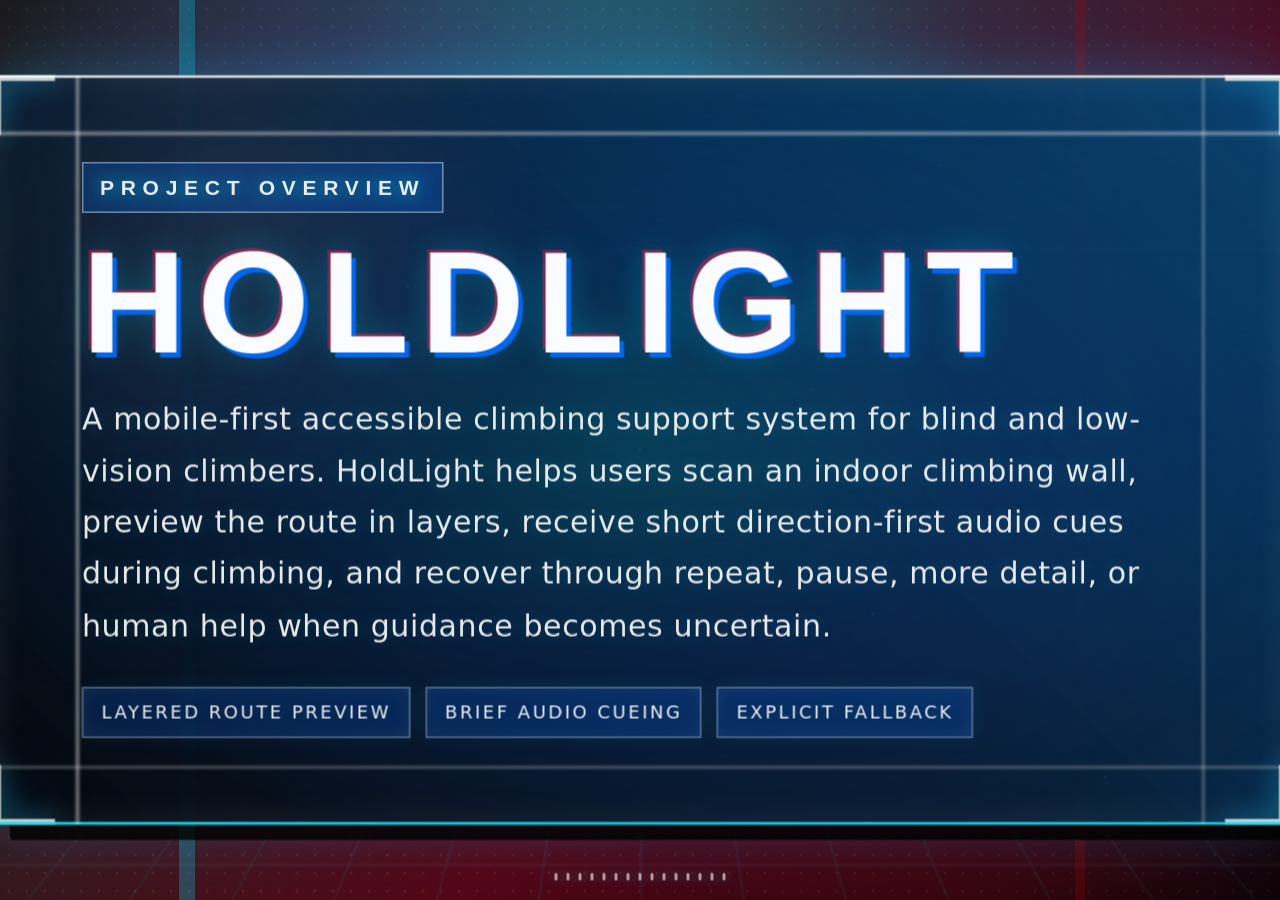
==== commit 115f1b33: "update portfolio latest local version" ====
--- a/index.html
+++ b/index.html
@@ -3,59 +3,111 @@
 <head>
   <meta charset="UTF-8">
   <meta name="viewport" content="width=device-width, initial-scale=1.0">
-  <title>HoldLight Process Portfolio</title>
+  <title>HoldLight Project Overview</title>
   <link rel="stylesheet" href="portfolio.css">
+  <script src="portfolio.js" defer></script>
 </head>
-<body class="home-page home-portfolio">
+<body class="overview-page">
+  <section class="holdlight-overview-section" aria-label="HoldLight Project Overview">
+    <div class="nebula"></div>
+    <div class="grid-plane"></div>
 
-  <div class="bg-manifesto" aria-hidden="true">
-    <span>GO</span> <span>HIGHER.</span>
-    <span>TRUST</span> <span>YOUR</span> <span>FEET.</span>
-    <span>FIND</span> <span>THE</span> <span>NEXT</span> <span>HOLD.</span>
-    <span>KEEP</span> <span>MOVING</span> <span>UP.</span>
-    <span>CLIMB</span> <span>BY</span> <span>FEEL.</span>
-    <span>OWN</span> <span>THE</span> <span>WALL.</span>
-    <span>REACH</span> <span>HIGHER.</span>
-    <span>STAY</span> <span>LOCKED</span> <span>IN.</span>
-    <span>GO</span> <span>HIGHER.</span>
-    <span>TRUST</span> <span>YOUR</span> <span>FEET.</span>
-    <span>FIND</span> <span>THE</span> <span>NEXT</span> <span>HOLD.</span>
-    <span>KEEP</span> <span>MOVING</span> <span>UP.</span>
-    <span>CLIMB</span> <span>BY</span> <span>FEEL.</span>
-    <span>OWN</span> <span>THE</span> <span>WALL.</span>
-    <span>REACH</span> <span>HIGHER.</span>
-    <span>STAY</span> <span>LOCKED</span> <span>IN.</span>
-  </div>
+    <div class="stars-container" aria-hidden="true">
+      <div class="star-layer"></div>
+      <div class="star-layer"></div>
+      <div class="star-layer"></div>
+    </div>
 
-  <div class="route-tapes-bg" aria-hidden="true">
-    <div class="route-tape tape-1"></div>
-    <div class="route-tape tape-2"></div>
-    <div class="route-tape tape-3"></div>
-    <div class="route-tape tape-4"></div>
-    <div class="route-tape tape-5"></div>
-    <div class="route-tape tape-6"></div>
-    <div class="route-tape tape-7"></div>
-    <div class="route-tape tape-8"></div>
-  </div>
+    <div class="button-container">
+      <div class="button-hexagons" aria-hidden="true">
+        <div class="hexagon"></div>
+        <div class="hexagon"></div>
+        <div class="hexagon"></div>
+        <div class="hexagon"></div>
+        <div class="hexagon"></div>
+        <div class="hexagon"></div>
+      </div>
 
-  <div class="vignette" aria-hidden="true"></div>
+      <div class="digital-glyphs" aria-hidden="true">
+        <div class="digital-glyph">BLV ROUTE ACCESS · ACTIVE</div>
+        <div class="digital-glyph">LAYERED_PREVIEW.INIT()</div>
+        <div class="digital-glyph">BRIEF CUE · REPEAT · PAUSE · HELP</div>
+        <div class="digital-glyph">HUMAN FALLBACK AVAILABLE</div>
+        <div class="digital-glyph">ROUTE ACTION · LOW OVERLOAD</div>
+        <div class="digital-glyph">SCAN → PREVIEW → CLIMB</div>
+        <div class="digital-glyph">CONFIDENCE BEFORE ASCENT</div>
+        <div class="digital-glyph">UNCERTAINTY_STATE.VISIBLE</div>
+        <div class="digital-glyph">ASSISTANT CHECK READY</div>
+        <div class="digital-glyph">AUDIO-FIRST SUPPORT</div>
+        <div class="digital-glyph">HOLD MAP · HUMAN BACKUP</div>
+        <div class="digital-glyph">LOW VISION MODE ONLINE</div>
+      </div>
 
-  <main class="home-shell">
-    <section class="home-brand" aria-labelledby="home-title">
-      <h1 id="home-title">HoldLight</h1>
-    </section>
+      <button class="holo-button" type="button" aria-label="Project overview for HoldLight" data-overview-target="modules.html">
+        <div class="button-text">
+          <span class="overview-kicker">Project Overview</span>
+          <span class="overview-title">HoldLight</span>
+          <span class="overview-copy">
+            A mobile-first accessible climbing support system for blind and low-vision climbers.
+            HoldLight helps users scan an indoor climbing wall, preview the route in layers,
+            receive short direction-first audio cues during climbing, and recover through repeat,
+            pause, more detail, or human help when guidance becomes uncertain.
+          </span>
 
-    <section class="home-model-section" aria-labelledby="portfolio-nav-title">
-      <nav class="p5-menu home-model-menu" aria-label="Portfolio sections">
-        <div class="menu-kicker" id="portfolio-nav-title">Choose Your Module</div>
-        <a href="why-gap.html" class="menu-item">01. Why &amp; Gap</a>
-        <a href="user-requirements.html" class="menu-item">02. User Requirements</a>
-        <a href="iteration-alternatives.html" class="menu-item">03. Iteration &amp; Alternatives</a>
-        <a href="implementation.html" class="menu-item">04. Implementation</a>
-        <a href="evaluation-reflection.html" class="menu-item">05. Evaluation &amp; Reflection</a>
-      </nav>
-    </section>
-  </main>
+          <span class="overview-tags" aria-hidden="true">
+            <span>Layered Route Preview</span>
+            <span>Brief Audio Cueing</span>
+            <span>Explicit Fallback</span>
+          </span>
+        </div>
 
+        <div class="holo-glow"></div>
+        <div class="button-glitch"></div>
+
+        <div class="corner-accents" aria-hidden="true">
+          <div class="corner-accent"></div>
+          <div class="corner-accent"></div>
+          <div class="corner-accent"></div>
+          <div class="corner-accent"></div>
+        </div>
+
+        <div class="holo-lines" aria-hidden="true">
+          <div class="holo-line"></div>
+          <div class="holo-line"></div>
+          <div class="holo-line"></div>
+          <div class="holo-line"></div>
+        </div>
+
+        <div class="scan-line"></div>
+
+        <div class="holo-particles" aria-hidden="true">
+          <div class="holo-particle"></div>
+          <div class="holo-particle"></div>
+          <div class="holo-particle"></div>
+          <div class="holo-particle"></div>
+          <div class="holo-particle"></div>
+          <div class="holo-particle"></div>
+        </div>
+      </button>
+
+      <div class="sound-wave" aria-hidden="true">
+        <div class="wave-bar"></div>
+        <div class="wave-bar"></div>
+        <div class="wave-bar"></div>
+        <div class="wave-bar"></div>
+        <div class="wave-bar"></div>
+        <div class="wave-bar"></div>
+        <div class="wave-bar"></div>
+        <div class="wave-bar"></div>
+        <div class="wave-bar"></div>
+        <div class="wave-bar"></div>
+        <div class="wave-bar"></div>
+        <div class="wave-bar"></div>
+        <div class="wave-bar"></div>
+        <div class="wave-bar"></div>
+        <div class="wave-bar"></div>
+      </div>
+    </div>
+  </section>
 </body>
 </html>
--- a/portfolio.css
+++ b/portfolio.css
@@ -12,6 +12,7 @@
   --halftone: radial-gradient(circle, rgba(255, 255, 255, 0.12) 1.4px, transparent 2px);
   --mx: 0px;
   --my: 0px;
+  --site-visual-scale: 0.98;
 }
 
 * {
@@ -21,16 +22,1153 @@
 
 html {
   scroll-behavior: smooth;
-
+  background: var(--bg-black);
+  overflow-x: hidden;
 }
 
 body {
   margin: 0;
   color: var(--pure-white);
+  overflow-x: hidden;
+}
+
+body.site-scale-enabled {
+  position: relative;
+  min-height: var(--site-scaled-height, 100vh);
+}
+
+html.is-vibe-scroll-locked {
+  overscroll-behavior: contain;
+}
+
+.site-scale-wrapper {
+  position: absolute;
+  top: 0;
+  left: 50%;
+  width: calc(100% / var(--site-visual-scale));
+  min-height: calc(100vh / var(--site-visual-scale));
+  transform: translateX(-50%) scale(var(--site-visual-scale));
+  transform-origin: top center;
+  overflow: visible;
 }
 
 a {
   color: inherit;
+}
+
+.overview-page {
+  --overview-cyan: #00e5ff;
+  --overview-blue: #006dff;
+  --overview-deep-blue: #061d3a;
+  --overview-teal: #00ffb8;
+  --overview-red-accent: #ff174d;
+  --overview-visual-scale: 1.5;
+  min-height: 100vh;
+  background: var(--bg-black);
+  overflow: hidden;
+}
+
+.overview-page .site-scale-wrapper {
+  position: static;
+  width: 100%;
+  min-height: 100vh;
+  transform: none;
+}
+
+body.evaluation-page.site-scale-enabled {
+  min-height: 100vh;
+}
+
+.evaluation-page .site-scale-wrapper {
+  position: static;
+  width: 100%;
+  min-height: 100vh;
+  transform: none;
+}
+
+.overview-page.is-overview-launching .holo-button {
+  color: rgb(255, 255, 255);
+  transform: scale(0.99);
+  text-shadow: 0 0 15px rgba(255, 255, 255, 0.8);
+}
+
+.overview-page.is-overview-launching .holo-glow {
+  opacity: 1;
+  background: radial-gradient(
+    ellipse at center,
+    rgba(255, 255, 255, 0.42) 0%,
+    rgba(0, 229, 255, 0.36) 34%,
+    rgba(0, 109, 255, 0.26) 52%,
+    rgba(0, 0, 0, 0) 70%
+  );
+}
+
+.overview-page.is-overview-launching .scan-line {
+  animation-duration: 0.9s;
+  opacity: 0.9;
+}
+
+.holdlight-overview-section {
+  position: relative;
+  width: 100%;
+  min-height: 100vh;
+  overflow: hidden;
+  display: flex;
+  align-items: center;
+  justify-content: center;
+  padding: clamp(48px, 7vw, 96px) 24px;
+  background:
+    radial-gradient(circle at 52% 8%, rgba(0, 229, 255, 0.22), transparent 30%),
+    radial-gradient(circle at 30% 12%, rgba(0, 109, 255, 0.18), transparent 34%),
+    radial-gradient(circle at 28% 24%, rgba(255, 0, 60, 0.18), transparent 34%),
+    radial-gradient(circle at 76% 70%, rgba(204, 0, 0, 0.24), transparent 32%),
+    linear-gradient(135deg, #111111 0%, #242424 28%, #4d0714 62%, #050505 100%);
+}
+
+.holdlight-overview-section::before {
+  content: "";
+  position: absolute;
+  inset: 0;
+  pointer-events: none;
+  opacity: 0.44;
+  background:
+    linear-gradient(115deg, rgba(0, 0, 0, 0.34) 0%, transparent 38%, rgba(0, 0, 0, 0.45) 100%),
+    radial-gradient(circle, rgba(255, 255, 255, 0.16) 1.2px, transparent 1.8px);
+  background-size: auto, 18px 18px;
+  mix-blend-mode: screen;
+}
+
+.holdlight-overview-section::after {
+  content: "";
+  position: absolute;
+  inset: 0;
+  pointer-events: none;
+  background:
+    linear-gradient(90deg, transparent 0 14%, rgba(0, 229, 255, 0.36) 14% 15.2%, transparent 15.2% 100%),
+    linear-gradient(90deg, transparent 0 84%, rgba(204, 0, 0, 0.26) 84% 84.8%, transparent 84.8% 100%),
+    linear-gradient(0deg, transparent 0 72%, rgba(255, 255, 255, 0.08) 72% 72.5%, transparent 72.5% 100%);
+  opacity: 0.72;
+}
+
+.stars-container {
+  position: absolute;
+  width: 100%;
+  height: 100%;
+  perspective: 500px;
+  transform-style: preserve-3d;
+  inset: 0;
+}
+
+.star-layer {
+  position: absolute;
+  width: 100%;
+  height: 100%;
+  inset: 0;
+  opacity: 0.55;
+}
+
+.star-layer:nth-child(1) {
+  transform: translateZ(-50px);
+  animation: star-drift 150s linear infinite;
+}
+
+.star-layer:nth-child(2) {
+  transform: translateZ(-100px);
+  animation: star-drift 200s linear infinite reverse;
+  opacity: 0.42;
+}
+
+.star-layer:nth-child(3) {
+  transform: translateZ(-200px);
+  animation: star-drift 250s linear infinite;
+  opacity: 0.28;
+}
+
+@keyframes star-drift {
+  0% {
+    transform: translateZ(-50px) translateY(0);
+  }
+  100% {
+    transform: translateZ(-50px) translateY(100%);
+  }
+}
+
+.star-layer::before,
+.star-layer::after {
+  content: "";
+  position: absolute;
+  width: 100%;
+  height: 100%;
+}
+
+.star-layer:nth-child(1)::before {
+  background-image:
+    radial-gradient(1px 1px at 10% 10%, white 100%, transparent),
+    radial-gradient(1px 1px at 20% 20%, white 100%, transparent),
+    radial-gradient(2px 2px at 30% 30%, white 100%, transparent),
+    radial-gradient(1px 1px at 40% 40%, white 100%, transparent),
+    radial-gradient(2px 2px at 50% 50%, white 100%, transparent),
+    radial-gradient(1px 1px at 60% 60%, white 100%, transparent),
+    radial-gradient(2px 2px at 70% 70%, white 100%, transparent),
+    radial-gradient(1px 1px at 80% 80%, white 100%, transparent),
+    radial-gradient(2px 2px at 90% 90%, white 100%, transparent),
+    radial-gradient(1px 1px at 15% 85%, white 100%, transparent);
+}
+
+.star-layer:nth-child(2)::before {
+  background-image:
+    radial-gradient(1px 1px at 8% 44%, white 100%, transparent),
+    radial-gradient(1px 1px at 18% 72%, white 100%, transparent),
+    radial-gradient(2px 2px at 36% 18%, white 100%, transparent),
+    radial-gradient(1px 1px at 48% 88%, white 100%, transparent),
+    radial-gradient(2px 2px at 66% 42%, white 100%, transparent),
+    radial-gradient(1px 1px at 78% 12%, white 100%, transparent),
+    radial-gradient(2px 2px at 92% 62%, white 100%, transparent);
+}
+
+.star-layer:nth-child(3)::before {
+  background-image:
+    radial-gradient(1px 1px at 12% 60%, white 100%, transparent),
+    radial-gradient(2px 2px at 26% 34%, white 100%, transparent),
+    radial-gradient(1px 1px at 46% 12%, white 100%, transparent),
+    radial-gradient(2px 2px at 58% 78%, white 100%, transparent),
+    radial-gradient(1px 1px at 74% 28%, white 100%, transparent),
+    radial-gradient(2px 2px at 86% 92%, white 100%, transparent);
+}
+
+.nebula {
+  position: absolute;
+  width: 120%;
+  height: 120%;
+  top: -10%;
+  left: -10%;
+  background:
+    radial-gradient(ellipse at 42% 4%, rgba(0, 229, 255, 0.28) 0%, rgba(0, 229, 255, 0) 62%),
+    radial-gradient(ellipse at 68% 8%, rgba(0, 109, 255, 0.2) 0%, rgba(0, 109, 255, 0) 66%),
+    radial-gradient(ellipse at 30% 36%, rgba(204, 0, 0, 0.28) 0%, rgba(204, 0, 0, 0) 70%),
+    radial-gradient(ellipse at 74% 66%, rgba(255, 0, 60, 0.16) 0%, rgba(255, 0, 60, 0) 70%);
+  filter: blur(30px);
+  opacity: 0.5;
+  animation: nebula-shift 30s infinite alternate ease-in-out;
+}
+
+@keyframes nebula-shift {
+  0% {
+    transform: scale(1) rotate(0deg);
+    opacity: 0.3;
+  }
+  50% {
+    opacity: 0.5;
+  }
+  100% {
+    transform: scale(1.2) rotate(5deg);
+    opacity: 0.4;
+  }
+}
+
+.grid-plane {
+  position: absolute;
+  width: 200%;
+  height: 200%;
+  top: -50%;
+  left: -50%;
+  background-image:
+    linear-gradient(rgba(255, 255, 255, 0.1) 1px, transparent 1px),
+    linear-gradient(90deg, rgba(0, 229, 255, 0.2) 1px, transparent 1px);
+  background-size: 40px 40px;
+  transform: perspective(500px) rotateX(60deg);
+  transform-origin: center;
+  animation: grid-move 20s linear infinite;
+  opacity: 0.28;
+}
+
+@keyframes grid-move {
+  0% {
+    transform: perspective(500px) rotateX(60deg) translateY(0);
+  }
+  100% {
+    transform: perspective(500px) rotateX(60deg) translateY(40px);
+  }
+}
+
+.button-container {
+  position: relative;
+  perspective: 1000px;
+  transform-style: preserve-3d;
+  transform: scale(var(--overview-visual-scale, 1));
+  transform-origin: center center;
+  z-index: 10;
+  width: min(92vw, 980px);
+  display: flex;
+  justify-content: center;
+  align-items: center;
+}
+
+.holo-button {
+  position: relative;
+  width: min(92vw, 860px);
+  min-height: 390px;
+  padding: clamp(34px, 5vw, 58px);
+  background: rgba(17, 17, 17, 0.68);
+  border: none;
+  color: rgba(255, 255, 255, 0.9);
+  font-family: "Impact", "Arial Black", "Inter", system-ui, sans-serif;
+  cursor: pointer;
+  overflow: hidden;
+  transform-style: preserve-3d;
+  transition: all 0.3s ease;
+  -webkit-tap-highlight-color: transparent;
+  outline: none;
+  z-index: 5;
+  border-radius: 2px;
+  text-align: left;
+  box-shadow:
+    10px 10px 0 rgba(0, 0, 0, 0.82),
+    0 0 38px rgba(0, 229, 255, 0.2),
+    0 0 70px rgba(0, 109, 255, 0.14);
+}
+
+.holo-button::before {
+  content: "";
+  position: absolute;
+  inset: 2px;
+  background:
+    radial-gradient(circle at 18% 20%, rgba(255, 255, 255, 0.08), transparent 26%),
+    linear-gradient(45deg, rgba(5, 10, 16, 0.92) 0%, rgba(7, 31, 58, 0.86) 48%, rgba(0, 91, 156, 0.68) 100%);
+  z-index: -1;
+  border-radius: 2px;
+}
+
+.holo-button::after {
+  content: "";
+  position: absolute;
+  inset: 0;
+  border: 2px solid transparent;
+  border-top-color: rgba(255, 255, 255, 0.84);
+  border-left-color: rgba(255, 255, 255, 0.84);
+  border-bottom-color: rgba(0, 229, 255, 0.92);
+  border-right-color: rgba(0, 109, 255, 0.9);
+  box-shadow:
+    0 0 18px rgba(0, 229, 255, 0.46),
+    0 0 34px rgba(0, 109, 255, 0.22),
+    inset 0 0 22px rgba(255, 255, 255, 0.08);
+  pointer-events: none;
+  animation: border-flow 3s infinite;
+}
+
+@keyframes border-flow {
+  0%,
+  100% {
+    transform: scale(1);
+    opacity: 1;
+  }
+  50% {
+    transform: scale(1.015);
+    opacity: 0.82;
+  }
+}
+
+.button-text {
+  position: relative;
+  z-index: 5;
+  display: flex;
+  flex-direction: column;
+  gap: 16px;
+  transform-style: preserve-3d;
+}
+
+.overview-kicker {
+  width: fit-content;
+  color: rgba(255, 255, 255, 0.9);
+  font-size: clamp(11px, 1.2vw, 14px);
+  font-weight: 700;
+  letter-spacing: 0.32em;
+  text-transform: uppercase;
+  text-shadow: 0 0 12px rgba(0, 229, 255, 0.8);
+  border: 1px solid rgba(255, 255, 255, 0.42);
+  padding: 8px 11px;
+  background: rgba(0, 109, 255, 0.24);
+}
+
+.overview-title {
+  color: rgba(255, 255, 255, 0.98);
+  font-size: clamp(52px, 8vw, 96px);
+  line-height: 0.92;
+  font-weight: 900;
+  letter-spacing: 0.08em;
+  text-transform: uppercase;
+  text-shadow:
+    3px 3px 0 rgba(0, 109, 255, 0.9),
+    -2px -2px 0 rgba(255, 23, 77, 0.42),
+    0 0 22px rgba(0, 229, 255, 0.28);
+}
+
+.overview-copy {
+  max-width: 720px;
+  color: rgba(255, 255, 255, 0.9);
+  font-family: "Inter", system-ui, sans-serif;
+  font-size: clamp(15px, 1.8vw, 20px);
+  line-height: 1.72;
+  letter-spacing: 0.02em;
+  text-transform: none;
+  text-shadow: 0 0 12px rgba(0, 229, 255, 0.2);
+}
+
+.overview-tags {
+  display: flex;
+  flex-wrap: wrap;
+  gap: 10px;
+  margin-top: 8px;
+}
+
+.overview-tags span {
+  color: rgba(255, 255, 255, 0.94);
+  font-family: "Impact", "Arial Black", "Inter", system-ui, sans-serif;
+  font-size: clamp(10px, 1vw, 12px);
+  letter-spacing: 0.14em;
+  text-transform: uppercase;
+  border: 1px solid rgba(255, 255, 255, 0.34);
+  background: rgba(0, 109, 255, 0.2);
+  padding: 9px 12px;
+  box-shadow:
+    inset 0 0 12px rgba(255, 255, 255, 0.06),
+    0 0 14px rgba(0, 229, 255, 0.08);
+}
+
+.holo-glow {
+  position: absolute;
+  top: 50%;
+  left: 50%;
+  transform: translate(-50%, -50%);
+  width: 115%;
+  height: 115%;
+  background: radial-gradient(ellipse at center, rgba(0, 229, 255, 0.24) 0%, rgba(0, 109, 255, 0.14) 34%, rgba(0, 0, 0, 0) 70%);
+  pointer-events: none;
+  z-index: 1;
+  opacity: 0.7;
+  filter: blur(10px);
+  animation: glow-pulse 3s infinite alternate;
+}
+
+@keyframes glow-pulse {
+  0% {
+    opacity: 0.4;
+    filter: blur(10px) brightness(0.8);
+  }
+  100% {
+    opacity: 0.7;
+    filter: blur(15px) brightness(1.2);
+  }
+}
+
+.holo-lines {
+  position: absolute;
+  inset: 0;
+  overflow: hidden;
+  pointer-events: none;
+  z-index: 2;
+}
+
+.holo-line {
+  position: absolute;
+  background: rgba(255, 255, 255, 0.52);
+  filter: blur(1px);
+}
+
+.holo-line:nth-child(1) {
+  top: 0;
+  left: 54px;
+  width: 1.5px;
+  height: 100%;
+  animation: line-pulse 2s infinite alternate;
+  animation-delay: -0.5s;
+}
+
+.holo-line:nth-child(2) {
+  top: 0;
+  right: 54px;
+  width: 1.5px;
+  height: 100%;
+  animation: line-pulse 2s infinite alternate;
+  animation-delay: -1s;
+}
+
+.holo-line:nth-child(3) {
+  top: 38px;
+  left: 0;
+  width: 100%;
+  height: 1.5px;
+  animation: line-pulse 2s infinite alternate;
+  animation-delay: -1.5s;
+}
+
+.holo-line:nth-child(4) {
+  bottom: 38px;
+  left: 0;
+  width: 100%;
+  height: 1.5px;
+  animation: line-pulse 2s infinite alternate;
+  animation-delay: -2s;
+}
+
+@keyframes line-pulse {
+  0% {
+    opacity: 0.3;
+    background: rgba(255, 255, 255, 0.5);
+  }
+  100% {
+    opacity: 0.7;
+    background: rgba(0, 229, 255, 0.7);
+  }
+}
+
+.scan-line {
+  position: absolute;
+  width: 100%;
+  height: 7px;
+  background: linear-gradient(
+    90deg,
+    rgba(0, 0, 0, 0) 0%,
+    rgba(0, 229, 255, 0.92) 18%,
+    rgba(255, 255, 255, 1) 50%,
+    rgba(0, 109, 255, 0.78) 82%,
+    rgba(0, 0, 0, 0) 100%
+  );
+  top: 0;
+  left: 0;
+  filter: blur(0.4px);
+  opacity: 0;
+  z-index: 2;
+  pointer-events: none;
+  animation: scan 2.6s infinite;
+  box-shadow:
+    0 0 16px rgba(0, 229, 255, 0.9),
+    0 0 34px rgba(0, 109, 255, 0.46);
+}
+
+.scan-line::before {
+  content: "";
+  position: absolute;
+  inset: -16px 0 -10px;
+  background: linear-gradient(
+    180deg,
+    rgba(0, 229, 255, 0),
+    rgba(0, 229, 255, 0.2) 45%,
+    rgba(0, 109, 255, 0.18) 100%
+  );
+  filter: blur(7px);
+}
+
+@keyframes scan {
+  0% {
+    top: -5px;
+    opacity: 0;
+  }
+  15% {
+    opacity: 0.95;
+  }
+  85% {
+    opacity: 0.95;
+  }
+  100% {
+    top: 100%;
+    opacity: 0;
+  }
+}
+
+.holo-particles {
+  position: absolute;
+  width: 100%;
+  height: 100%;
+  inset: 0;
+  overflow: hidden;
+  pointer-events: none;
+  z-index: 1;
+}
+
+.holo-particle {
+  position: absolute;
+  background: rgba(235, 255, 255, 0.95);
+  box-shadow: 0 0 10px rgba(0, 229, 255, 0.72);
+  border-radius: 50%;
+  filter: blur(1px);
+  opacity: 0;
+  pointer-events: none;
+  animation: particle-float 3s infinite ease-out;
+}
+
+.holo-particle:nth-child(1) {
+  width: 3px;
+  height: 3px;
+  top: 70%;
+  left: 30%;
+  animation-delay: 0.2s;
+}
+
+.holo-particle:nth-child(2) {
+  width: 2px;
+  height: 2px;
+  top: 60%;
+  left: 40%;
+  animation-delay: 0.5s;
+}
+
+.holo-particle:nth-child(3) {
+  width: 4px;
+  height: 4px;
+  top: 80%;
+  left: 60%;
+  animation-delay: 0.8s;
+}
+
+.holo-particle:nth-child(4) {
+  width: 2px;
+  height: 2px;
+  top: 70%;
+  left: 70%;
+  animation-delay: 1.1s;
+}
+
+.holo-particle:nth-child(5) {
+  width: 3px;
+  height: 3px;
+  top: 75%;
+  left: 50%;
+  animation-delay: 1.4s;
+}
+
+.holo-particle:nth-child(6) {
+  width: 2px;
+  height: 2px;
+  top: 65%;
+  left: 65%;
+  animation-delay: 1.7s;
+}
+
+@keyframes particle-float {
+  0% {
+    transform: translateY(0) rotate(0deg);
+    opacity: 0;
+  }
+  10% {
+    opacity: 0.8;
+  }
+  100% {
+    transform: translateY(-70px) rotate(360deg);
+    opacity: 0;
+  }
+}
+
+.button-hexagons {
+  position: absolute;
+  width: min(98vw, 1040px);
+  height: 560px;
+  top: 50%;
+  left: 50%;
+  transform: translate(-50%, -50%);
+  pointer-events: none;
+  z-index: 1;
+}
+
+.hexagon {
+  position: absolute;
+  width: 38px;
+  height: 21.93px;
+  background: transparent;
+  border: 1.5px solid rgba(255, 255, 255, 0.28);
+  transform: rotate(30deg);
+  opacity: 0;
+  animation: hexagon-pulse 3s infinite;
+}
+
+.hexagon::before,
+.hexagon::after {
+  content: "";
+  position: absolute;
+  width: 100%;
+  height: 100%;
+  inset: 0;
+  background: transparent;
+  border: 1.5px solid rgba(0, 229, 255, 0.34);
+}
+
+.hexagon::before {
+  transform: rotate(60deg);
+}
+
+.hexagon::after {
+  transform: rotate(-60deg);
+}
+
+.hexagon:nth-child(1) {
+  top: 28px;
+  left: 36px;
+  animation-delay: 0.1s;
+}
+
+.hexagon:nth-child(2) {
+  top: 28px;
+  right: 36px;
+  animation-delay: 0.3s;
+}
+
+.hexagon:nth-child(3) {
+  bottom: 28px;
+  left: 36px;
+  animation-delay: 0.5s;
+}
+
+.hexagon:nth-child(4) {
+  bottom: 28px;
+  right: 36px;
+  animation-delay: 0.7s;
+}
+
+.hexagon:nth-child(5) {
+  top: 50%;
+  left: 0;
+  transform: translate(0, -50%) rotate(30deg);
+  animation-delay: 0.9s;
+}
+
+.hexagon:nth-child(6) {
+  top: 50%;
+  right: 0;
+  transform: translate(0, -50%) rotate(30deg);
+  animation-delay: 1.1s;
+}
+
+@keyframes hexagon-pulse {
+  0% {
+    opacity: 0;
+    transform: rotate(30deg) scale(0.8);
+  }
+  20% {
+    opacity: 0.5;
+    transform: rotate(30deg) scale(1);
+  }
+  80% {
+    opacity: 0.5;
+    transform: rotate(30deg) scale(1);
+  }
+  100% {
+    opacity: 0;
+    transform: rotate(30deg) scale(1.2);
+  }
+}
+
+.digital-glyphs {
+  position: absolute;
+  width: min(124vw, 1360px);
+  height: min(88vh, 760px);
+  top: 50%;
+  left: 50%;
+  transform: translate(-50%, -50%);
+  pointer-events: none;
+  z-index: 1;
+}
+
+.digital-glyph {
+  position: absolute;
+  color: rgba(255, 255, 255, 0.48);
+  font-size: clamp(9px, 1.1vw, 12px);
+  font-family: "Arial Black", monospace;
+  white-space: nowrap;
+  opacity: 0;
+  letter-spacing: 0.14em;
+  text-transform: uppercase;
+  animation: glyph-fade 4s infinite;
+  text-shadow:
+    0 0 10px rgba(0, 229, 255, 0.48),
+    1px 1px 0 rgba(255, 23, 77, 0.18);
+}
+
+.digital-glyph:nth-child(1) {
+  top: 3%;
+  left: 7%;
+  animation-delay: 0.2s;
+}
+
+.digital-glyph:nth-child(2) {
+  top: 7%;
+  right: 5%;
+  animation-delay: 0.6s;
+}
+
+.digital-glyph:nth-child(3) {
+  bottom: 6%;
+  left: 6%;
+  animation-delay: 1s;
+}
+
+.digital-glyph:nth-child(4) {
+  bottom: 3%;
+  right: 8%;
+  animation-delay: 1.4s;
+}
+
+.digital-glyph:nth-child(5) {
+  top: 35%;
+  left: -3%;
+  transform: translateY(-50%);
+  animation-delay: 1.8s;
+}
+
+.digital-glyph:nth-child(6) {
+  top: 62%;
+  right: -4%;
+  transform: translateY(-50%);
+  animation-delay: 2.2s;
+}
+
+.digital-glyph:nth-child(7) {
+  top: 18%;
+  left: -2%;
+  animation-delay: 2.6s;
+}
+
+.digital-glyph:nth-child(8) {
+  top: 21%;
+  right: -1%;
+  animation-delay: 3s;
+}
+
+.digital-glyph:nth-child(9) {
+  bottom: 22%;
+  left: -1%;
+  animation-delay: 3.4s;
+}
+
+.digital-glyph:nth-child(10) {
+  bottom: 19%;
+  right: 1%;
+  animation-delay: 3.8s;
+}
+
+.digital-glyph:nth-child(11) {
+  top: -2%;
+  left: 39%;
+  animation-delay: 4.2s;
+}
+
+.digital-glyph:nth-child(12) {
+  bottom: -1%;
+  left: 43%;
+  animation-delay: 4.6s;
+}
+
+@keyframes glyph-fade {
+  0% {
+    opacity: 0;
+    transform: translateY(0);
+  }
+  10% {
+    opacity: 0.7;
+  }
+  90% {
+    opacity: 0.7;
+  }
+  100% {
+    opacity: 0;
+    transform: translateY(-10px);
+  }
+}
+
+.corner-accents {
+  position: absolute;
+  inset: 0;
+  pointer-events: none;
+}
+
+.corner-accent {
+  position: absolute;
+  width: 40px;
+  height: 40px;
+  border-style: solid;
+  border-width: 4px;
+  border-color: rgba(255, 255, 255, 0.76);
+  filter:
+    drop-shadow(0 0 9px rgba(0, 229, 255, 0.78))
+    drop-shadow(0 0 18px rgba(0, 109, 255, 0.34));
+}
+
+.corner-accent:nth-child(1) {
+  top: 0;
+  left: 0;
+  border-right: none;
+  border-bottom: none;
+}
+
+.corner-accent:nth-child(2) {
+  top: 0;
+  right: 0;
+  border-left: none;
+  border-bottom: none;
+}
+
+.corner-accent:nth-child(3) {
+  bottom: 0;
+  left: 0;
+  border-right: none;
+  border-top: none;
+}
+
+.corner-accent:nth-child(4) {
+  bottom: 0;
+  right: 0;
+  border-left: none;
+  border-top: none;
+}
+
+.button-glitch {
+  position: absolute;
+  inset: 0;
+  background: transparent;
+  pointer-events: none;
+  z-index: 3;
+  opacity: 0;
+  animation: none;
+}
+
+@keyframes button-glitch {
+  0%,
+  100% {
+    opacity: 0;
+  }
+  94%,
+  96% {
+    opacity: 0;
+  }
+  94.5% {
+    opacity: 0.8;
+    transform: translate(5px, -2px) skew(-5deg, 2deg);
+    background: rgba(255, 23, 77, 0.2);
+  }
+  95% {
+    opacity: 0.8;
+    transform: translate(-5px, 2px) skew(5deg, -2deg);
+    background: rgba(255, 255, 255, 0.18);
+  }
+  95.5% {
+    opacity: 0.8;
+    transform: translate(2px, 0) skew(-2deg, 0);
+    background: rgba(255, 255, 255, 0.2);
+  }
+}
+
+.sound-wave {
+  position: absolute;
+  bottom: -46px;
+  left: 0;
+  width: 100%;
+  height: 24px;
+  display: flex;
+  justify-content: center;
+  align-items: center;
+  pointer-events: none;
+  z-index: 12;
+}
+
+.wave-bar {
+  width: 2px;
+  height: 5px;
+  background: rgba(255, 255, 255, 0.6);
+  margin: 0 3px;
+  border-radius: 1px;
+  animation: wave-animation 1.5s infinite;
+  box-shadow: 0 0 8px rgba(0, 229, 255, 0.5);
+}
+
+@keyframes wave-animation {
+  0%,
+  100% {
+    height: 5px;
+  }
+  50% {
+    height: 20px;
+  }
+}
+
+.wave-bar:nth-child(1) {
+  animation-delay: 0.1s;
+}
+
+.wave-bar:nth-child(2) {
+  animation-delay: 0.2s;
+}
+
+.wave-bar:nth-child(3) {
+  animation-delay: 0.3s;
+}
+
+.wave-bar:nth-child(4) {
+  animation-delay: 0.4s;
+}
+
+.wave-bar:nth-child(5) {
+  animation-delay: 0.5s;
+}
+
+.wave-bar:nth-child(6) {
+  animation-delay: 0.6s;
+}
+
+.wave-bar:nth-child(7) {
+  animation-delay: 0.7s;
+}
+
+.wave-bar:nth-child(8) {
+  animation-delay: 0.8s;
+}
+
+.wave-bar:nth-child(9) {
+  animation-delay: 0.9s;
+}
+
+.wave-bar:nth-child(10) {
+  animation-delay: 1s;
+}
+
+.wave-bar:nth-child(11) {
+  animation-delay: 0.9s;
+}
+
+.wave-bar:nth-child(12) {
+  animation-delay: 0.8s;
+}
+
+.wave-bar:nth-child(13) {
+  animation-delay: 0.7s;
+}
+
+.wave-bar:nth-child(14) {
+  animation-delay: 0.6s;
+}
+
+.wave-bar:nth-child(15) {
+  animation-delay: 0.5s;
+}
+
+.holo-button:hover {
+  color: rgb(255, 255, 255);
+  text-shadow: 0 0 15px rgba(255, 255, 255, 0.8);
+  transform: scale(1.015);
+  transition: all 0.2s ease;
+}
+
+.holo-button:hover .holo-glow {
+  background: radial-gradient(
+    ellipse at center,
+    rgba(255, 255, 255, 0.3) 0%,
+    rgba(0, 229, 255, 0.28) 34%,
+    rgba(0, 109, 255, 0.2) 50%,
+    rgba(0, 0, 0, 0) 70%
+  );
+  animation: glow-pulse-hover 1.5s infinite alternate;
+}
+
+@keyframes glow-pulse-hover {
+  0% {
+    opacity: 0.6;
+    filter: blur(10px) brightness(1);
+  }
+  100% {
+    opacity: 0.9;
+    filter: blur(15px) brightness(1.5);
+  }
+}
+
+.holo-button:active {
+  transform: scale(0.99);
+  transition: all 0.1s ease;
+}
+
+.holo-button:active .holo-glow {
+  opacity: 1;
+  background: radial-gradient(
+    ellipse at center,
+    rgba(255, 255, 255, 0.5) 0%,
+    rgba(0, 229, 255, 0.36) 34%,
+    rgba(0, 109, 255, 0.24) 50%,
+    rgba(0, 0, 0, 0) 70%
+  );
+}
+
+@media (max-width: 760px) {
+  .holdlight-overview-section {
+    min-height: 100svh;
+    padding: 56px 18px;
+  }
+
+  .holo-button {
+    width: 92vw;
+    min-height: 460px;
+    padding: 32px 24px;
+  }
+
+  .overview-copy {
+    line-height: 1.62;
+  }
+
+  .overview-tags {
+    gap: 8px;
+  }
+
+  .digital-glyphs {
+    width: 102vw;
+    height: 94vh;
+  }
+
+  .digital-glyph {
+    font-size: 9px;
+  }
+
+  .digital-glyph:nth-child(n + 7) {
+    display: none;
+  }
+
+  .button-hexagons {
+    width: 96vw;
+    height: 560px;
+  }
+
+  .holo-line:nth-child(1) {
+    left: 28px;
+  }
+
+  .holo-line:nth-child(2) {
+    right: 28px;
+  }
+
+  .holo-line:nth-child(3) {
+    top: 28px;
+  }
+
+  .holo-line:nth-child(4) {
+    bottom: 28px;
+  }
+}
+
+@media (prefers-reduced-motion: reduce) {
+  .star-layer,
+  .nebula,
+  .grid-plane,
+  .holo-glow,
+  .holo-line,
+  .scan-line,
+  .holo-particle,
+  .hexagon,
+  .digital-glyph,
+  .button-glitch,
+  .wave-bar {
+    animation-duration: 0.01ms !important;
+    animation-iteration-count: 1 !important;
+  }
+
+  .holo-button:hover,
+  .holo-button:active {
+    transform: none;
+  }
 }
 
 .body-font {
@@ -402,7 +1540,7 @@
   background: var(--pure-white);
   color: var(--bg-black);
   text-decoration: none;
-  font-size: 1rem;
+  font-size: 1.5rem;
   letter-spacing: 0.14em;
   text-transform: uppercase;
   clip-path: polygon(4% 0, 100% 4%, 96% 100%, 0 94%);
@@ -417,12 +1555,12 @@
 }
 
 .page-link {
-  padding: 10px 16px;
+  padding: 12px 20px;
   background: #1b1b1b;
   color: var(--pure-white);
   text-decoration: none;
-  font-size: 1rem;
-  letter-spacing: 0.08em;
+  font-size: 1.3rem;
+  letter-spacing: 0.09em;
   text-transform: uppercase;
   white-space: nowrap;
   clip-path: polygon(4% 0, 100% 6%, 96% 100%, 0 94%);
@@ -470,11 +1608,13 @@
 
 .page-title-card h1 {
   margin: 0;
-  font-size: clamp(3rem, 7vw, 6rem);
-  line-height: 0.9;
+  font-size: clamp(2.6rem, 4.8vw, 4.35rem);
+  line-height: 0.94;
   text-transform: uppercase;
   color: transparent;
   -webkit-text-stroke: 2px var(--pure-white);
+  overflow-wrap: normal;
+  word-break: normal;
 }
 
 .page-description {
@@ -487,7 +1627,8 @@
 .page-main {
   max-width: 1240px;
   margin: 28px auto 80px;
-  padding: 0 20px;
+  padding-top: 24px;
+  padding: 0 25px;
 }
 
 .section-title {
@@ -939,6 +2080,21 @@
   max-width: 1800px;
 }
 
+.user-requirements-page.beta-map-page {
+  background-color: var(--bg-black);
+  background-image: var(--halftone);
+  background-size: 18px 18px;
+}
+
+.user-requirements-page.beta-map-page::before {
+  background:
+    radial-gradient(circle at top right, rgba(0, 229, 255, 0.14), transparent 24%),
+    radial-gradient(circle at bottom left, rgba(244, 196, 48, 0.14), transparent 28%),
+    radial-gradient(circle at center top, rgba(204, 0, 0, 0.18), transparent 35%);
+  background-size: auto;
+  opacity: 1;
+}
+
 .journey-map-stage {
   /* Adjust these two values to move the floating Li Wen card. */
   --persona-float-top: -300px;
@@ -1008,14 +2164,14 @@
 .title-shard-black {
   background: #000;
   color: var(--p5-red);
-  font-size: clamp(2.5rem, 6vw, 5.4rem);
+  font-size: clamp(2rem, 4.6vw, 4.15rem);
   transform: rotate(-1deg);
 }
 
 .title-shard-red {
   background: var(--p5-red);
   color: var(--pure-white);
-  font-size: clamp(3rem, 7vw, 6.3rem);
+  font-size: clamp(2.2rem, 5.1vw, 4.7rem);
   -webkit-text-stroke: 1px #000;
   transform: rotate(1deg) translateY(8px);
 }
@@ -2377,7 +3533,9 @@
   --shadow-ox: -15px;
   --shadow-oy: 15px;
   position: relative;
+  width: min(100%, 1280px);
   height: 900px;
+  margin-inline: auto;
   overflow: hidden;
   isolation: isolate;
 }
@@ -2385,10 +3543,11 @@
 #epicenter {
   position: absolute;
   top: 50%;
-  right: 15%;
+  right: 270px;
   width: 0;
   height: 0;
-  transform: translateY(-50%);
+  transform: translateY(-50%) scale(var(--squad-scale, 1));
+  transform-origin: 100% 50%;
   z-index: 100;
   translate: var(--mx) var(--my);
   transition: translate 0.1s ease-out;
@@ -2532,7 +3691,7 @@
 .shard-1 {
   --theme-color: #00e650;
   --angle: 20deg;
-  --length: 58vw;
+  --length: 790px;
   --thickness: 230px;
   --delay: calc(18 * var(--burst-interval));
   --y-offset: -130px;
@@ -2542,7 +3701,7 @@
 .shard-2 {
   --theme-color: #a200ff;
   --angle: 6deg;
-  --length: 50vw;
+  --length: 735px;
   --thickness: 220px;
   --delay: calc(17 * var(--burst-interval));
   --y-offset: -120px;
@@ -2553,8 +3712,8 @@
 .shard-3 {
   --theme-color: #ffaa00;
   --angle: -7deg;
-  --length: 63vw;
-  --thickness: 170px;
+  --length: 820px;
+  --thickness: 175px;
   --delay: calc(16 * var(--burst-interval));
   --y-offset: -80px;
   --x-offset: -40px;
@@ -2564,7 +3723,7 @@
 .shard-4 {
   --theme-color: #0055ff;
   --angle: -23deg;
-  --length: 54vw;
+  --length: 760px;
   --thickness: 190px;
   --delay: calc(15 * var(--burst-interval));
   --y-offset: -85px;
@@ -2639,12 +3798,15 @@
 .shard-role {
   font-family: Arial, sans-serif;
   font-weight: bold;
-  font-size: 0.8rem;
+  font-size: clamp(0.68rem, 0.78vw, 0.86rem);
   background: var(--bg-black);
   color: var(--pure-white);
-  padding: 3px 10px;
+  padding: 5px 14px;
   margin-top: 4px;
   display: inline-block;
+  width: max-content;
+  max-width: none;
+  white-space: nowrap;
 }
 
 .radial-shard-wrapper:hover .shard-photo {
@@ -2660,6 +3822,39 @@
 .radial-shard-wrapper:hover .p5-surname-initial {
   color: var(--p5-red);
   transform: scale(1.08) rotate(-2deg) translateX(4px);
+}
+
+@media (max-width: 1180px) {
+  .implementation-page .squad-stage {
+    --squad-scale: 0.82;
+    height: 780px;
+  }
+
+  .implementation-page #epicenter {
+    right: 180px;
+  }
+}
+
+@media (max-width: 760px) {
+  .implementation-page .squad-stage {
+    --squad-scale: 0.66;
+    height: 640px;
+  }
+
+  .implementation-page #epicenter {
+    right: 96px;
+  }
+}
+
+@media (max-width: 500px) {
+  .implementation-page .squad-stage {
+    --squad-scale: 0.52;
+    height: 520px;
+  }
+
+  .implementation-page #epicenter {
+    right: 58px;
+  }
 }
 
 .counter-burst-wrapper {
@@ -3036,6 +4231,13 @@
   gap: 44px;
 }
 
+.persona-entry-grid {
+  display: grid;
+  grid-template-columns: repeat(2, minmax(0, 1fr));
+  gap: clamp(24px, 4vw, 38px);
+  align-items: stretch;
+}
+
 .persona-group-section {
   background: #070707;
   border: 4px solid var(--group-accent);
@@ -3043,6 +4245,12 @@
   clip-path: polygon(1% 0, 100% 2%, 98% 100%, 0 98%);
   position: relative;
   filter: drop-shadow(12px 12px 0 rgba(0, 0, 0, 0.72));
+}
+
+.persona-entry-card {
+  display: flex;
+  flex-direction: column;
+  min-width: 0;
 }
 
 .persona-group-section::before {
@@ -3086,6 +4294,15 @@
   text-shadow: 5px 5px 0 #000;
 }
 
+.persona-entry-card .persona-group-header {
+  align-items: flex-start;
+  flex-direction: column;
+}
+
+.persona-entry-card .persona-group-header h3 {
+  text-align: left;
+}
+
 .persona-avatar-grid {
   display: grid;
   grid-template-columns: repeat(auto-fit, minmax(240px, 1fr));
@@ -3094,12 +4311,18 @@
   z-index: 1;
 }
 
+.persona-entry-card .persona-avatar-grid {
+  flex: 1;
+  grid-template-columns: 1fr;
+}
+
 .persona-avatar-card {
   --persona-accent: var(--hold-cyan);
   --persona-secondary: var(--punk-red);
   --persona-panel: var(--hold-yellow);
   --persona-border: var(--pure-white);
   --persona-avatar-position: center center;
+  position: relative;
   display: grid;
   gap: 16px;
   width: 100%;
@@ -3114,6 +4337,30 @@
   transition: transform 0.14s cubic-bezier(0.22, 1.2, 0.35, 1), border-color 0.1s linear, filter 0.1s linear;
 }
 
+.persona-avatar-card::after {
+  content: "\2197";
+  position: absolute;
+  top: 16px;
+  right: 16px;
+  display: grid;
+  place-items: center;
+  width: 34px;
+  height: 34px;
+  color: #000;
+  background: var(--persona-accent);
+  border: 3px solid #000;
+  box-shadow: 4px 4px 0 var(--persona-secondary);
+  font-size: 1.15rem;
+  line-height: 1;
+  z-index: 3;
+  transition: transform 0.14s cubic-bezier(0.22, 1.2, 0.35, 1), background-color 0.1s linear, box-shadow 0.1s linear;
+}
+
+.persona-entry-card .persona-avatar-card {
+  align-content: start;
+  min-height: clamp(500px, 48vw, 620px);
+}
+
 .persona-avatar-card:hover,
 .persona-avatar-card:focus-visible,
 .persona-avatar-card.is-active {
@@ -3123,6 +4370,14 @@
   outline: none;
 }
 
+.persona-avatar-card:hover::after,
+.persona-avatar-card:focus-visible::after,
+.persona-avatar-card.is-active::after {
+  background: var(--hold-yellow);
+  box-shadow: 5px 5px 0 var(--pure-white);
+  transform: translate(4px, -4px) rotate(8deg);
+}
+
 .persona-avatar-card.is-active {
   background:
     linear-gradient(135deg, rgba(255, 255, 255, 0.08), transparent 46%),
@@ -3135,6 +4390,10 @@
   background: #2b2b2b;
   border: 6px solid var(--persona-accent);
   overflow: hidden;
+}
+
+.persona-entry-card .persona-avatar-frame {
+  height: clamp(280px, 28vw, 360px);
 }
 
 .persona-avatar-frame img {
@@ -3188,6 +4447,10 @@
   margin-top: 36px;
   position: relative;
   z-index: 1;
+}
+
+.persona-expanded-panel {
+  width: 100%;
 }
 
 .persona-detail:empty {
@@ -3715,6 +4978,10 @@
     grid-template-columns: 1fr;
   }
 
+  .persona-entry-grid {
+    grid-template-columns: 1fr;
+  }
+
   .persona-group-section {
     padding: 24px 18px;
   }
@@ -3733,6 +5000,14 @@
   }
 
   .persona-avatar-frame {
+    height: 220px;
+  }
+
+  .persona-entry-card .persona-avatar-card {
+    min-height: auto;
+  }
+
+  .persona-entry-card .persona-avatar-frame {
     height: 220px;
   }
 
@@ -4614,15 +5889,115 @@
   grid-template-columns: minmax(420px, 760px) minmax(320px, 1fr);
   gap: clamp(2rem, 4vw, 4rem);
   align-items: start;
+  position: relative;
+  padding: clamp(0.65rem, 1.6vw, 1.25rem);
+  isolation: isolate;
 }
 
 .integrated-page .page-title-card {
+  --title-black-x: 9px;
+  --title-black-y: 3px;
+  --title-cyan-x: 17px;
+  --title-cyan-y: 5px;
   max-width: none;
+  min-width: 0;
+  position: relative;
+  display: flex;
+  min-height: clamp(360px, 31vw, 520px);
+  flex-direction: column;
+  justify-content: center;
+  overflow: visible;
+  padding: clamp(2rem, 4vw, 4.5rem);
+  border: 0;
+  background: transparent;
+  clip-path: none;
+  box-shadow: none;
+  filter: none;
+  isolation: isolate;
+}
+
+.integrated-page .page-title-card::before,
+.integrated-page .page-title-card::after {
+  content: none;
+  position: absolute;
+  pointer-events: none;
+}
+
+.integrated-page .page-title-backdrop {
+  position: absolute;
+  inset: 0;
+  pointer-events: none;
+  clip-path: polygon(0 0, 98% 2%, 96.5% 86%, 100% 86%, 100% 92%, 63% 92%, 63% 96%, 0 100%);
+}
+
+.integrated-page .page-title-backdrop-cyan {
+  z-index: 0;
+  background: var(--hold-cyan);
+  transform: translate(var(--title-cyan-x), var(--title-cyan-y)) scale(1.018);
+  transform-origin: center;
+}
+
+.integrated-page .page-title-backdrop-black {
+  z-index: 1;
+  background: #000;
+  transform: translate(var(--title-black-x), var(--title-black-y)) scale(1.008);
+  transform-origin: center;
+}
+
+.integrated-page .page-title-backdrop-dots {
+  inset: 0;
+  z-index: 2;
+  border: 6px solid #000;
+  background:
+    radial-gradient(circle, #000 0 3.5px, transparent 4px) 0 0 / 44px 44px,
+    linear-gradient(145deg, rgba(255, 255, 255, 0.78), rgba(238, 238, 228, 0.68)),
+    rgba(255, 255, 255, 0.72);
+  backdrop-filter: blur(8px);
+  box-shadow: inset 0 0 0 3px rgba(0, 0, 0, 0.14);
+  opacity: 1;
+}
+
+.integrated-page .page-title-card > :not(.page-title-backdrop) {
+  position: relative;
+  z-index: 3;
+}
+
+.integrated-page .page-id {
+  width: fit-content;
+  margin-bottom: clamp(1.25rem, 2.6vw, 2rem);
+  padding: 8px 14px;
+  border: 3px solid #000;
+  box-shadow: 7px 7px 0 #000;
+  transform: rotate(-2.5deg);
+}
+
+.integrated-page .page-title-card h1 {
+  font-size: clamp(2.65rem, 4.75vw, 4.7rem);
+  line-height: 0.94;
+  color: #000;
+  -webkit-text-stroke: 0;
+  text-shadow:
+    5px 5px 0 rgba(255, 255, 255, 0.86),
+    11px 11px 0 var(--p5-red);
+  overflow-wrap: normal;
+  word-break: normal;
+}
+
+.integrated-page .page-description {
+  max-width: 720px;
+  margin-top: clamp(1.2rem, 2vw, 1.8rem);
+  padding: 14px 18px 14px 20px;
+  border-left: 7px solid var(--hold-cyan);
+  color: rgba(0, 0, 0, 0.78);
+  background: rgba(255, 255, 255, 0.58);
+  box-shadow:
+    inset 0 0 0 1px rgba(0, 0, 0, 0.12),
+    8px 8px 0 rgba(0, 0, 0, 0.45);
 }
 
 .integrated-page .page-main {
   max-width: 1600px;
-  margin-top: 72px;
+  margin-top: clamp(24px, 3vw, 38px);
 }
 
 .integrated-page .portfolio-section {
@@ -4634,44 +6009,82 @@
 }
 
 .integrated-page .hero-collage {
-  display: flex;
-  flex-wrap: wrap;
-  align-content: flex-start;
-  gap: 14px 16px;
-  padding-top: 14px;
+  position: relative;
+  display: grid;
+  min-height: clamp(320px, 29vw, 500px);
+  align-content: center;
+  gap: clamp(1rem, 2vw, 1.5rem);
+  padding: clamp(1.15rem, 3vw, 2.65rem);
+  isolation: isolate;
+}
+
+.integrated-page .hero-collage::before,
+.integrated-page .hero-collage::after {
+  content: "";
+  position: absolute;
+  pointer-events: none;
+}
+
+.integrated-page .hero-collage::before {
+  inset: 0;
+  z-index: 0;
+  border-left: 6px solid rgba(255, 255, 255, 0.9);
+  background:
+    radial-gradient(circle, rgba(255, 255, 255, 0.16) 0 2px, transparent 2.5px) 0 0 / 30px 30px,
+    linear-gradient(118deg, rgba(255, 47, 72, 0.2), transparent 34%),
+    linear-gradient(160deg, transparent 0 64%, rgba(0, 229, 255, 0.16) 64.5% 100%);
+  transform: skewX(-1.25deg);
+}
+
+.integrated-page .hero-collage::after {
+  right: clamp(0.5rem, 2vw, 1.8rem);
+  bottom: clamp(0.45rem, 1.6vw, 1.2rem);
+  z-index: 0;
+  width: min(56%, 430px);
+  height: 5px;
+  background: var(--pure-white);
+  box-shadow:
+    -54px -32px 0 rgba(255, 255, 255, 0.72),
+    28px 24px 0 var(--p5-red);
+  transform: rotate(-1deg);
 }
 
 .integrated-page .title-shard {
-  padding: 10px 16px 12px;
-  border: 3px solid #000;
+  position: relative;
+  z-index: 1;
+  justify-self: start;
+  padding: 12px 18px 14px;
+  border: 4px solid #000;
   line-height: 0.96;
   letter-spacing: 0.08em;
-  box-shadow: 7px 7px 0 #000;
+  box-shadow:
+    10px 10px 0 #000,
+    0 18px 34px rgba(0, 0, 0, 0.34);
   filter: none;
 }
 
 .integrated-page .title-shard-black {
   color: var(--pure-white);
   background: #000;
-  font-size: clamp(3rem, 5vw, 5.8rem);
-  transform: rotate(-1deg);
+  font-size: clamp(2rem, 3.45vw, 4.15rem);
+  transform: rotate(-1.2deg) translateX(2%);
 }
 
 .integrated-page .title-shard-red {
   color: var(--pure-white);
   background: var(--p5-red);
-  font-size: clamp(3rem, 5vw, 5.8rem);
+  font-size: clamp(2rem, 3.45vw, 4.15rem);
   -webkit-text-stroke: 0;
-  transform: rotate(1deg);
+  transform: rotate(0.7deg) translateX(7%);
 }
 
 .integrated-page .title-shard-white {
-  max-width: 860px;
+  max-width: min(100%, 900px);
   color: var(--bg-black);
   background: var(--pure-white);
-  font-size: clamp(1rem, 1.45vw, 1.45rem);
-  line-height: 1.16;
-  transform: rotate(-0.7deg);
+  font-size: clamp(0.86rem, 1.1vw, 1.1rem);
+  line-height: 1.24;
+  transform: rotate(-0.7deg) translateX(1.5%);
 }
 
 .integrated-page .stage-board {
@@ -5061,6 +6474,769 @@
 .testing-iteration-page .testing-board {
   display: grid;
   gap: clamp(2.4rem, 5vw, 4rem);
+}
+
+.testing-iteration-page .testing-setup-hero {
+  display: grid;
+  grid-template-columns: minmax(300px, 0.56fr) minmax(460px, 1fr);
+  gap: clamp(1.6rem, 3.6vw, 3.6rem);
+  align-items: start;
+}
+
+.testing-iteration-page .testing-setup-copy {
+  min-width: 0;
+  padding: clamp(1.5rem, 3vw, 2.3rem);
+  color: var(--bg-black);
+  background: var(--pure-white);
+  border: 4px solid #000;
+  clip-path: polygon(0 0, 100% 2%, 98% 100%, 2% 98%);
+  box-shadow: 12px 12px 0 var(--hold-cyan);
+}
+
+.testing-iteration-page .testing-setup-copy .board-label {
+  margin-bottom: 20px;
+}
+
+.testing-iteration-page .testing-setup-copy p,
+.testing-iteration-page .testing-evidence-intro p {
+  margin: 0;
+  font-size: clamp(1rem, 1.25vw, 1.12rem);
+  line-height: 1.72;
+  font-weight: 800;
+}
+
+.testing-iteration-page .testing-setup-copy p {
+  color: #171717;
+}
+
+.testing-iteration-page .setup-tags {
+  display: flex;
+  flex-wrap: wrap;
+  gap: 10px;
+  margin-top: 24px;
+}
+
+.testing-iteration-page .setup-tags span {
+  display: inline-flex;
+  align-items: center;
+  min-height: 34px;
+  padding: 7px 11px 8px;
+  color: var(--pure-white);
+  background: #000;
+  border: 2px solid #000;
+  box-shadow: 4px 4px 0 var(--p5-red);
+  font-family: Arial, sans-serif;
+  font-size: 0.88rem;
+  font-weight: 900;
+  letter-spacing: 0;
+}
+
+.testing-iteration-page .testing-featured-figure {
+  position: relative;
+  min-width: 0;
+  margin: 0;
+  color: var(--bg-black);
+  background: var(--pure-white);
+  border: 4px solid #000;
+  box-shadow: 12px 12px 0 #000;
+}
+
+.testing-iteration-page .testing-featured-figure {
+  overflow: hidden;
+}
+
+.testing-iteration-page .featured-image-frame {
+  display: grid;
+  place-items: center;
+  min-height: clamp(320px, 38vw, 620px);
+  background: #050505;
+  border-bottom: 4px solid #000;
+  overflow: hidden;
+}
+
+.testing-iteration-page .featured-image-frame img {
+  display: block;
+  width: 100%;
+  height: 100%;
+  max-height: clamp(360px, 48vw, 700px);
+  object-fit: contain;
+  image-orientation: from-image;
+}
+
+.testing-iteration-page .testing-featured-figure figcaption {
+  padding: 18px 22px 22px;
+  color: #171717;
+  font-size: 1rem;
+  line-height: 1.55;
+  font-weight: 800;
+}
+
+.evaluation-page .evaluation-overview-board,
+.evaluation-page .phase-summary-board,
+.evaluation-page .task-card-board,
+.evaluation-page .results-board {
+  display: grid;
+  gap: clamp(1.8rem, 4vw, 3rem);
+}
+
+.evaluation-page .evaluation-overview-grid {
+  display: grid;
+  grid-template-columns: minmax(300px, 0.95fr) minmax(280px, 0.72fr);
+  gap: clamp(1.6rem, 3.6vw, 3.6rem);
+  align-items: start;
+}
+
+.evaluation-page .evaluation-overview-copy {
+  display: grid;
+  gap: 18px;
+}
+
+.evaluation-page .evaluation-overview-copy p + p {
+  margin-top: 0;
+}
+
+.evaluation-page .phase-card-grid {
+  display: grid;
+  gap: 18px;
+}
+
+.evaluation-page .phase-card {
+  position: relative;
+  padding: clamp(1.25rem, 2.4vw, 1.9rem);
+  color: var(--bg-black);
+  background: var(--pure-white);
+  border: 4px solid #000;
+  box-shadow: 10px 10px 0 var(--phase-accent, var(--hold-cyan));
+  clip-path: polygon(0 0, 100% 2%, 98% 100%, 2% 98%);
+}
+
+.evaluation-page .phase-card:nth-child(1) {
+  --phase-accent: var(--hold-cyan);
+}
+
+.evaluation-page .phase-card:nth-child(2) {
+  --phase-accent: var(--hold-yellow);
+  transform: translateX(-10px);
+}
+
+.evaluation-page .phase-card:nth-child(3) {
+  --phase-accent: var(--helper-teal);
+}
+
+.evaluation-page .phase-label,
+.evaluation-page .task-number,
+.evaluation-page .measurement-card span {
+  display: inline-flex;
+  align-items: center;
+  min-height: 32px;
+  margin-bottom: 14px;
+  padding: 7px 11px;
+  color: var(--pure-white);
+  background: #000;
+  border: 2px solid #000;
+  box-shadow: 4px 4px 0 var(--phase-accent, var(--p5-red));
+  font-size: 0.82rem;
+  line-height: 1;
+  letter-spacing: 0.10em;
+  text-transform: uppercase;
+}
+
+.evaluation-page .phase-card h3,
+.evaluation-page .evaluation-task-card h3,
+.evaluation-page .measurement-card h4,
+.evaluation-page .boundary-card h3 {
+  margin: 0 0 12px;
+  color: var(--bg-black);
+  font-size: clamp(1.35rem, 2vw, 2.1rem);
+  line-height: 1.04;
+  text-transform: uppercase;
+}
+
+.evaluation-page .phase-card p,
+.evaluation-page .evaluation-task-card p,
+.evaluation-page .measurement-card p,
+.evaluation-page .results-intro,
+.evaluation-page .results-transition,
+.evaluation-page .boundary-card p {
+  margin: 0;
+  color: #171717;
+  font-size: 1rem;
+  line-height: 1.62;
+  font-weight: 800;
+}
+
+.evaluation-page .evaluation-table-wrap {
+  width: 100%;
+  overflow-x: auto;
+  padding: 4px 4px 16px;
+}
+
+.evaluation-page .evaluation-table {
+  width: 100%;
+  min-width: 880px;
+  border-collapse: collapse;
+  color: var(--bg-black);
+  background: var(--pure-white);
+  border: 4px solid #000;
+  box-shadow: 10px 10px 0 #000;
+}
+
+.evaluation-page .evaluation-table th,
+.evaluation-page .evaluation-table td {
+  padding: 16px 18px;
+  border: 3px solid #000;
+  text-align: left;
+  vertical-align: top;
+  font-size: 0.98rem;
+  line-height: 1.48;
+  font-weight: 800;
+}
+
+.evaluation-page .evaluation-table thead th {
+  color: var(--pure-white);
+  background: #000;
+  font-size: 0.82rem;
+  letter-spacing: 0.12em;
+  text-transform: uppercase;
+}
+
+.evaluation-page .evaluation-table tbody tr:nth-child(even) {
+  background: #efefea;
+}
+
+.evaluation-page .phase-summary-table tbody th,
+.evaluation-page .results-comparison-table tbody th {
+  border-left: 10px solid var(--hold-cyan);
+  font-weight: 900;
+}
+
+.evaluation-page .phase-summary-table tbody tr:nth-child(2) th,
+.evaluation-page .results-comparison-table tbody tr:nth-child(2) th,
+.evaluation-page .results-comparison-table tbody tr:nth-child(5) th {
+  border-left-color: var(--hold-yellow);
+}
+
+.evaluation-page .phase-summary-table tbody tr:nth-child(3) th,
+.evaluation-page .results-comparison-table tbody tr:nth-child(3) th {
+  border-left-color: var(--helper-teal);
+}
+
+.evaluation-page .results-comparison-table tbody tr:nth-child(4) th {
+  border-left-color: var(--p5-red);
+}
+
+.evaluation-page .evaluation-task-grid,
+.evaluation-page .measurement-grid,
+.evaluation-page .results-summary-grid {
+  display: grid;
+  grid-template-columns: repeat(2, minmax(0, 1fr));
+  gap: clamp(1.2rem, 2.6vw, 2rem);
+  align-items: stretch;
+}
+
+.evaluation-page .evaluation-task-card,
+.evaluation-page .measurement-card,
+.evaluation-page .boundary-card {
+  position: relative;
+  padding: clamp(1.35rem, 2.5vw, 2rem);
+  color: var(--bg-black);
+  background: var(--pure-white);
+  border: 4px solid #000;
+  box-shadow: 10px 10px 0 var(--card-shadow, #000);
+  clip-path: polygon(0 0, 100% 2%, 98% 100%, 2% 98%);
+}
+
+.evaluation-page .evaluation-task-card:nth-child(1),
+.evaluation-page .measurement-card:nth-child(1) {
+  --card-shadow: var(--hold-cyan);
+}
+
+.evaluation-page .evaluation-task-card:nth-child(2),
+.evaluation-page .measurement-card:nth-child(2) {
+  --card-shadow: var(--hold-yellow);
+}
+
+.evaluation-page .evaluation-task-card:nth-child(3),
+.evaluation-page .measurement-card:nth-child(3) {
+  --card-shadow: var(--helper-teal);
+}
+
+.evaluation-page .evaluation-task-card:nth-child(4),
+.evaluation-page .measurement-card:nth-child(4) {
+  --card-shadow: var(--p5-red);
+}
+
+.evaluation-page .evaluation-task-card h4 {
+  margin: 18px 0 10px;
+  color: var(--bg-black);
+  font-size: 0.95rem;
+  letter-spacing: 0.12em;
+  text-transform: uppercase;
+}
+
+.evaluation-page .observed-list,
+.evaluation-page .boundary-card ul {
+  display: grid;
+  gap: 8px;
+  margin: 0;
+  padding: 0;
+  list-style: none;
+}
+
+.evaluation-page .observed-list li,
+.evaluation-page .boundary-card li {
+  position: relative;
+  padding-left: 20px;
+  color: #171717;
+  font-size: 0.98rem;
+  line-height: 1.48;
+  font-weight: 800;
+}
+
+.evaluation-page .observed-list li::before,
+.evaluation-page .boundary-card li::before {
+  content: "";
+  position: absolute;
+  top: 0.58em;
+  left: 0;
+  width: 9px;
+  height: 9px;
+  background: var(--hold-cyan);
+  border: 2px solid #000;
+  transform: rotate(45deg);
+}
+
+.evaluation-page .results-subsection {
+  display: grid;
+  gap: clamp(1.2rem, 2.5vw, 2rem);
+}
+
+.evaluation-page .results-subsection + .results-subsection {
+  margin-top: clamp(1.4rem, 3vw, 2.6rem);
+}
+
+.evaluation-page .measurement-card {
+  background: #f7f7f0;
+}
+
+.evaluation-page .measurement-card span {
+  --phase-accent: var(--card-shadow, var(--hold-cyan));
+}
+
+.evaluation-page .results-summary-card {
+  margin-top: 0;
+  min-height: 100%;
+}
+
+.testing-iteration-page.evaluation-page .results-summary-grid .results-summary-card,
+.testing-iteration-page.evaluation-page .results-summary-grid .boundary-card {
+  align-self: stretch;
+  height: 100%;
+  margin-top: 0;
+}
+
+.evaluation-page .results-summary-card p + p {
+  margin-top: 14px;
+}
+
+.evaluation-page .boundary-card {
+  --card-shadow: var(--p5-red);
+  background: var(--hold-yellow);
+}
+
+.evaluation-page .boundary-card ul {
+  margin-bottom: 18px;
+}
+
+.evaluation-page .boundary-card li::before {
+  background: var(--p5-red);
+}
+
+.evaluation-page .results-transition {
+  padding: 16px 18px;
+  color: var(--bg-black);
+  background: var(--helper-teal);
+  border: 3px solid #000;
+  box-shadow: 7px 7px 0 #000;
+}
+
+.testing-iteration-page .testing-evidence-board {
+  display: grid;
+  gap: clamp(2rem, 4vw, 3.2rem);
+}
+
+.testing-iteration-page .testing-evidence-intro {
+  max-width: 1050px;
+}
+
+.testing-iteration-page .testing-evidence-intro p {
+  color: #f2f2f2;
+}
+
+.testing-iteration-page .testing-evidence-gallery {
+  --testing-evidence-panel-height: clamp(460px, 42vw, 590px);
+  --testing-evidence-card-width: min(100%, clamp(345px, 31.5vw, 443px));
+  --testing-evidence-click-duration: 900ms;
+  --testing-evidence-enter-delay: 430ms;
+  --testing-evidence-enter-duration: 450ms;
+  --testing-evidence-leave-duration: 850ms;
+  --testing-evidence-copy-transition-duration: 1150ms;
+  --testing-evidence-pop-depth: clamp(420px, 42vw, 600px);
+  display: grid;
+  grid-template-columns: minmax(320px, 1.02fr) minmax(330px, 0.88fr);
+  gap: clamp(1.6rem, 4vw, 4rem);
+  align-items: center;
+  min-width: 0;
+}
+
+.testing-iteration-page .testing-evidence-gallery:focus-visible {
+  outline: 4px solid var(--hold-cyan);
+  outline-offset: 10px;
+}
+
+.testing-iteration-page .testing-evidence-gallery-stage {
+  display: grid;
+  place-items: center;
+  min-width: 0;
+  min-height: var(--testing-evidence-panel-height);
+  overflow: visible;
+}
+
+.testing-iteration-page .testing-evidence-slider {
+  position: relative;
+  display: flex;
+  align-items: center;
+  justify-content: center;
+  width: 100%;
+  height: var(--testing-evidence-panel-height);
+  perspective: clamp(820px, 66vw, 1200px);
+  cursor: pointer;
+  isolation: isolate;
+}
+
+.testing-iteration-page .testing-evidence-wrapper {
+  position: relative;
+  display: flex;
+  flex-direction: column;
+  align-items: center;
+  justify-content: center;
+  width: var(--testing-evidence-card-width);
+  height: var(--testing-evidence-panel-height);
+  transform-style: preserve-3d;
+}
+
+.testing-iteration-page .testing-evidence-slide {
+  --slide-accent: var(--p5-red);
+  position: absolute;
+  top: 50%;
+  left: 50%;
+  width: 100%;
+  aspect-ratio: 3 / 4;
+  margin: 0;
+  transform: translate(-50%, -50%) translateZ(0) rotateX(90deg);
+  transform-origin: bottom;
+  transform-style: preserve-3d;
+  opacity: 0;
+  filter: brightness(1);
+  pointer-events: none;
+  will-change: transform, opacity, filter;
+  z-index: 0;
+  animation: none;
+}
+
+.testing-iteration-page .testing-evidence-slide.is-active {
+  opacity: 1;
+  z-index: 2;
+  transform: translate(-50%, -50%) translateZ(0) rotateX(0deg);
+}
+
+.testing-iteration-page .testing-evidence-slide.is-next {
+  opacity: 1;
+  z-index: 1;
+  filter: brightness(0.85);
+  transform: translate(-50%, -50%) translateY(12px) scale(0.96) rotateX(0deg);
+}
+
+.testing-iteration-page .testing-evidence-slide.is-leaving {
+  opacity: 1;
+  z-index: 3;
+  animation: testingEvidenceCardSlideDownAndFold var(--testing-evidence-leave-duration) cubic-bezier(0.23, 1, 0.32, 1) forwards;
+}
+
+.testing-iteration-page .testing-evidence-slide.is-entering {
+  opacity: 1;
+  z-index: 2;
+  animation: testingEvidenceCardEnter var(--testing-evidence-enter-duration) cubic-bezier(0.23, 1, 0.32, 1) forwards;
+}
+
+.testing-iteration-page .testing-evidence-slide:nth-child(1) {
+  --slide-accent: var(--hold-cyan);
+}
+
+.testing-iteration-page .testing-evidence-slide:nth-child(2) {
+  --slide-accent: var(--hold-yellow);
+}
+
+.testing-iteration-page .testing-evidence-slide:nth-child(3) {
+  --slide-accent: var(--helper-teal);
+}
+
+.testing-iteration-page .testing-evidence-slide:nth-child(4) {
+  --slide-accent: var(--p5-red);
+}
+
+.testing-iteration-page .testing-evidence-slide:nth-child(5) {
+  --slide-accent: var(--hold-cyan);
+}
+
+.testing-iteration-page .testing-evidence-photo-frame {
+  display: grid;
+  grid-template-rows: minmax(0, 1fr) clamp(12px, 1.2vw, 18px);
+  gap: clamp(6px, 0.7vw, 9px);
+  width: 100%;
+  height: 100%;
+  padding: clamp(7px, 0.9vw, 10px) clamp(7px, 0.9vw, 10px) clamp(9px, 1vw, 13px);
+  background: var(--pure-white);
+  border: 2px solid #000;
+  border-radius: 10px;
+  box-shadow: 0 18px 32px rgba(0, 0, 0, 0.36), 7px 7px 0 var(--slide-accent);
+  overflow: hidden;
+  backface-visibility: hidden;
+}
+
+.testing-iteration-page .testing-evidence-photo-frame::after {
+  content: "";
+  display: block;
+  width: 100%;
+  height: 100%;
+  border-radius: 999px;
+  background: linear-gradient(90deg, var(--slide-accent) 0 36%, #000 36% 49%, #eeeeea 49% 100%);
+}
+
+.testing-iteration-page .testing-evidence-photo-frame img {
+  display: block;
+  width: 100%;
+  height: 100%;
+  min-height: 0;
+  object-fit: cover;
+  object-position: center;
+  image-orientation: from-image;
+  background: #eeeeea;
+  border: 2px solid #111;
+  border-radius: 6px;
+}
+
+.testing-iteration-page .testing-evidence-slide:nth-child(1) img,
+.testing-iteration-page .testing-evidence-slide:nth-child(2) img,
+.testing-iteration-page .testing-evidence-slide:nth-child(3) img {
+  object-position: top center;
+}
+
+.testing-iteration-page .testing-evidence-copy-panel {
+  display: grid;
+  min-width: 0;
+  min-height: var(--testing-evidence-panel-height);
+  align-items: center;
+}
+
+.testing-iteration-page .testing-evidence-copy-panel .testing-evidence-card {
+  position: relative;
+  grid-area: 1 / 1;
+  display: flex;
+  flex-direction: column;
+  justify-content: center;
+  gap: clamp(0.8rem, 1.45vw, 1.05rem);
+  min-width: 0;
+  min-height: var(--testing-evidence-panel-height);
+  margin: 0;
+  padding: clamp(1.35rem, 2.4vw, 2.25rem);
+  color: var(--bg-black);
+  background: var(--pure-white);
+  border: 4px solid #000;
+  border-top: 10px solid var(--card-accent, var(--p5-red));
+  box-shadow: 12px 12px 0 #000;
+  opacity: 0;
+  visibility: hidden;
+  transform: translateY(12px);
+  pointer-events: none;
+  transition:
+    opacity var(--testing-evidence-copy-transition-duration) ease,
+    transform var(--testing-evidence-copy-transition-duration) ease,
+    visibility var(--testing-evidence-copy-transition-duration) ease;
+}
+
+.testing-iteration-page .testing-evidence-copy-panel .testing-evidence-card.is-active {
+  opacity: 1;
+  visibility: visible;
+  transform: translateY(0);
+  pointer-events: auto;
+  z-index: 2;
+}
+
+.testing-iteration-page .testing-evidence-copy-panel .testing-evidence-card:nth-child(1) {
+  --card-accent: var(--hold-cyan);
+}
+
+.testing-iteration-page .testing-evidence-copy-panel .testing-evidence-card:nth-child(2) {
+  --card-accent: var(--hold-yellow);
+}
+
+.testing-iteration-page .testing-evidence-copy-panel .testing-evidence-card:nth-child(3) {
+  --card-accent: var(--helper-teal);
+}
+
+.testing-iteration-page .testing-evidence-copy-panel .testing-evidence-card:nth-child(4) {
+  --card-accent: var(--p5-red);
+}
+
+.testing-iteration-page .testing-evidence-copy-panel .testing-evidence-card:nth-child(5) {
+  --card-accent: var(--hold-cyan);
+}
+
+.testing-iteration-page .evidence-step {
+  display: inline-flex;
+  align-self: flex-start;
+  padding: 7px 11px 8px;
+  color: var(--pure-white);
+  background: #000;
+  border: 2px solid #000;
+  box-shadow: 4px 4px 0 var(--card-accent, var(--p5-red));
+  font-size: 0.88rem;
+  line-height: 1;
+  letter-spacing: 0.08em;
+  text-transform: uppercase;
+}
+
+.testing-iteration-page .testing-evidence-card h3 {
+  margin: 0;
+  color: var(--bg-black);
+  font-size: clamp(1.45rem, 2.2vw, 2.35rem);
+  line-height: 1.02;
+  text-transform: none;
+  letter-spacing: 0;
+}
+
+.testing-iteration-page .testing-evidence-card > p {
+  margin: 0;
+  color: #171717;
+  font-size: 1rem;
+  line-height: 1.62;
+  font-weight: 800;
+}
+
+.testing-iteration-page .testing-evidence-card .evidence-caption {
+  padding: 13px 15px 15px;
+  color: #171717;
+  background: #f3f3ef;
+  border: 3px solid #000;
+  font-size: 0.94rem;
+  line-height: 1.52;
+}
+
+.testing-iteration-page .testing-evidence-card .evidence-insight {
+  margin-top: auto;
+  padding: 14px 16px;
+  background: #efefea;
+  border-left: 8px solid var(--card-accent, var(--p5-red));
+}
+
+.testing-iteration-page .testing-evidence-card .evidence-insight strong {
+  font-family: Arial, sans-serif;
+  font-weight: 900;
+}
+
+@keyframes testingEvidenceCardSlideDownAndFold {
+  0% {
+    transform: translate(-50%, -50%) translateY(0) translateZ(0) rotateX(0deg);
+    opacity: 1;
+  }
+
+  45% {
+    transform: translate(-50%, -50%) translateY(36px) translateZ(var(--testing-evidence-pop-depth)) rotateX(75deg);
+    opacity: 1;
+  }
+
+  65% {
+    transform: translate(-50%, -50%) translateY(48px) translateZ(var(--testing-evidence-pop-depth)) rotateX(90deg);
+    opacity: 1;
+  }
+
+  100% {
+    transform: translate(-50%, -50%) translateY(0) translateZ(0) rotateX(90deg);
+    opacity: 0;
+  }
+}
+
+@keyframes testingEvidenceCardEnter {
+  0% {
+    transform: translate(-50%, -50%) translateY(18px) scale(0.96) rotateX(0deg);
+    opacity: 0.65;
+    filter: brightness(0.85);
+  }
+
+  100% {
+    transform: translate(-50%, -50%) translateY(0) scale(1) rotateX(0deg);
+    opacity: 1;
+    filter: brightness(1);
+  }
+}
+
+@media (prefers-reduced-motion: reduce) {
+  .testing-iteration-page .testing-evidence-gallery {
+    --testing-evidence-panel-height: auto;
+    grid-template-columns: 1fr;
+  }
+
+  .testing-iteration-page .testing-evidence-gallery-stage {
+    min-height: auto;
+    overflow: visible;
+  }
+
+  .testing-iteration-page .testing-evidence-slider {
+    height: auto;
+    perspective: none;
+  }
+
+  .testing-iteration-page .testing-evidence-wrapper {
+    display: grid;
+    grid-template-columns: repeat(5, minmax(110px, 1fr));
+    gap: clamp(0.75rem, 2vw, 1rem);
+    width: 100%;
+    height: auto;
+    transform: none;
+  }
+
+  .testing-iteration-page .testing-evidence-slide,
+  .testing-iteration-page .testing-evidence-slide.is-active,
+  .testing-iteration-page .testing-evidence-slide.is-next,
+  .testing-iteration-page .testing-evidence-slide.is-leaving,
+  .testing-iteration-page .testing-evidence-slide.is-entering {
+    position: relative;
+    top: auto;
+    left: auto;
+    width: 100%;
+    animation: none;
+    opacity: 1;
+    filter: none;
+    transform: none;
+    will-change: auto;
+  }
+
+  .testing-iteration-page .testing-evidence-copy-panel {
+    display: grid;
+    gap: 1rem;
+    min-height: auto;
+  }
+
+  .testing-iteration-page .testing-evidence-copy-panel .testing-evidence-card {
+    grid-area: auto;
+    min-height: auto;
+    opacity: 1;
+    visibility: visible;
+    transform: none;
+    pointer-events: auto;
+    transition: none;
+  }
 }
 
 .testing-iteration-page .board-label {
@@ -5601,6 +7777,254 @@
   border-left-color: var(--p5-red);
 }
 
+.evaluation-page .refinement-evidence-board {
+  display: grid;
+  gap: clamp(2rem, 4vw, 3.5rem);
+}
+
+.evaluation-page .refinement-intro,
+.evaluation-page .refinement-testing-summary,
+.evaluation-page .refinement-design-reflection {
+  min-width: 0;
+  color: var(--pure-white);
+  background:
+    linear-gradient(135deg, rgba(255, 255, 255, 0.1), rgba(0, 229, 255, 0.035));
+  border: 1px solid rgba(255, 255, 255, 0.18);
+  box-shadow:
+    10px 10px 0 rgba(0, 0, 0, 0.42),
+    inset 0 0 0 1px rgba(255, 255, 255, 0.08);
+}
+
+.evaluation-page .refinement-intro {
+  padding: clamp(1.3rem, 2.6vw, 2.1rem);
+  border-left: 5px solid var(--hold-cyan);
+}
+
+.evaluation-page .refinement-intro p,
+.evaluation-page .refinement-testing-summary p,
+.evaluation-page .refinement-case p,
+.evaluation-page .refinement-design-reflection p {
+  margin: 0;
+  color: rgba(255, 255, 255, 0.86);
+  font-size: clamp(0.98rem, 1.1vw, 1.08rem);
+  line-height: 1.64;
+  font-weight: 800;
+}
+
+.evaluation-page .refinement-testing-summary {
+  padding: clamp(1.35rem, 2.8vw, 2.25rem);
+  border-left: 5px solid var(--hold-yellow);
+}
+
+.evaluation-page .refinement-testing-summary h3,
+.evaluation-page .refinement-design-reflection h3 {
+  margin: 0 0 14px;
+  color: #ffffff;
+  font-size: clamp(1.55rem, 2.4vw, 2.55rem);
+  line-height: 1;
+  text-transform: uppercase;
+}
+
+.evaluation-page .refinement-case-stack {
+  display: grid;
+  gap: clamp(1.6rem, 3.4vw, 2.8rem);
+}
+
+.evaluation-page .refinement-case {
+  display: grid;
+  gap: clamp(1.25rem, 2.5vw, 2rem);
+  min-width: 0;
+  padding: clamp(1.35rem, 2.8vw, 2.4rem);
+  color: var(--pure-white);
+  background: #050505;
+  border: 4px solid rgba(255, 255, 255, 0.92);
+  box-shadow: 14px 14px 0 rgba(0, 0, 0, 0.86);
+  clip-path: polygon(0 0, 99% 1%, 98% 100%, 2% 98%);
+}
+
+.evaluation-page .refinement-case-header {
+  display: grid;
+  grid-template-columns: minmax(130px, 0.24fr) minmax(0, 1fr);
+  gap: clamp(1rem, 2vw, 1.8rem);
+  align-items: start;
+}
+
+.evaluation-page .refinement-number {
+  display: inline-flex;
+  align-items: center;
+  justify-content: center;
+  width: max-content;
+  max-width: 100%;
+  padding: 8px 12px;
+  color: var(--bg-black);
+  background: var(--hold-cyan);
+  border: 2px solid #000;
+  box-shadow: 5px 5px 0 var(--p5-red);
+  font-size: 0.88rem;
+  line-height: 1;
+  font-weight: 900;
+  letter-spacing: 0.08em;
+  text-transform: uppercase;
+}
+
+.evaluation-page .refinement-case h3 {
+  margin: 0 0 12px;
+  color: #ffffff;
+  font-size: clamp(1.6rem, 3vw, 3rem);
+  line-height: 1;
+  text-transform: uppercase;
+}
+
+.evaluation-page .feedback-source-badge {
+  display: inline-flex;
+  align-items: center;
+  max-width: 100%;
+  min-height: 32px;
+  padding: 7px 11px;
+  color: var(--pure-white);
+  background: rgba(255, 255, 255, 0.12);
+  border: 1px solid rgba(255, 255, 255, 0.28);
+  font-size: 0.78rem;
+  line-height: 1.2;
+  font-weight: 900;
+  letter-spacing: 0.1em;
+  text-transform: uppercase;
+  overflow-wrap: anywhere;
+}
+
+.evaluation-page .refinement-context {
+  max-width: 1040px;
+}
+
+.evaluation-page .refinement-screenshot-grid {
+  display: grid;
+  grid-template-columns: repeat(2, minmax(0, 1fr));
+  gap: clamp(1rem, 2.4vw, 1.8rem);
+}
+
+.evaluation-page .refinement-screenshot {
+  display: grid;
+  gap: 0;
+  min-width: 0;
+  margin: 0;
+  color: var(--pure-white);
+  background:
+    linear-gradient(135deg, rgba(255, 255, 255, 0.1), rgba(0, 229, 255, 0.035));
+  border: 1px solid rgba(255, 255, 255, 0.18);
+  box-shadow: 8px 8px 0 rgba(0, 0, 0, 0.42);
+}
+
+.evaluation-page .refinement-screenshot figcaption {
+  padding: 14px 16px;
+  color: #ffffff;
+  border-bottom: 1px solid rgba(255, 255, 255, 0.18);
+  font-size: clamp(0.92rem, 1vw, 1rem);
+  line-height: 1.42;
+  font-weight: 900;
+}
+
+.evaluation-page .refinement-screenshot-placeholder {
+  display: grid;
+  place-items: center;
+  min-height: clamp(220px, 24vw, 340px);
+  padding: clamp(1.1rem, 2vw, 1.6rem);
+  color: rgba(255, 255, 255, 0.72);
+  background:
+    radial-gradient(circle, rgba(255, 255, 255, 0.14) 1.3px, transparent 1.6px) 0 0 / 18px 18px,
+    linear-gradient(135deg, rgba(255, 255, 255, 0.08), rgba(0, 229, 255, 0.04));
+  border: 14px solid rgba(255, 255, 255, 0.08);
+  font-size: clamp(1rem, 1.2vw, 1.12rem);
+  line-height: 1.35;
+  font-weight: 900;
+  text-align: center;
+}
+
+.evaluation-page .refinement-screenshot-image {
+  display: block;
+  width: 100%;
+  height: clamp(220px, 24vw, 340px);
+  object-fit: contain;
+  background: #ffffff;
+  border: 14px solid rgba(255, 255, 255, 0.08);
+}
+
+.evaluation-page .refinement-screenshot-image-dark {
+  background: #050505;
+}
+
+.evaluation-page .refinement-screenshot.after .refinement-screenshot-placeholder {
+  background:
+    radial-gradient(circle, rgba(255, 255, 255, 0.14) 1.3px, transparent 1.6px) 0 0 / 18px 18px,
+    linear-gradient(135deg, rgba(0, 229, 255, 0.08), rgba(118, 208, 154, 0.07));
+}
+
+.evaluation-page .refinement-detail-grid {
+  display: grid;
+  grid-template-columns: repeat(3, minmax(0, 1fr));
+  gap: clamp(1rem, 2vw, 1.5rem);
+}
+
+.evaluation-page .refinement-detail-grid section,
+.evaluation-page .refinement-observation,
+.evaluation-page .ai-reflection-note {
+  min-width: 0;
+  padding: clamp(1rem, 1.8vw, 1.35rem);
+  background:
+    linear-gradient(135deg, rgba(255, 255, 255, 0.1), rgba(0, 229, 255, 0.035));
+  border-top: 1px solid rgba(255, 255, 255, 0.18);
+  border-bottom: 1px solid rgba(255, 255, 255, 0.18);
+  border-left: 4px solid var(--hold-cyan);
+}
+
+.evaluation-page .refinement-detail-grid section:nth-child(2) {
+  border-left-color: var(--hold-yellow);
+}
+
+.evaluation-page .refinement-detail-grid section:nth-child(3),
+.evaluation-page .ai-reflection-note {
+  border-left-color: var(--helper-teal);
+}
+
+.evaluation-page .refinement-detail-grid h4,
+.evaluation-page .refinement-observation h4,
+.evaluation-page .ai-reflection-note h4 {
+  margin: 0 0 10px;
+  color: #ffffff;
+  font-size: clamp(1rem, 1.15vw, 1.18rem);
+  line-height: 1.1;
+  font-weight: 900;
+  letter-spacing: 0.1em;
+  text-transform: uppercase;
+}
+
+.evaluation-page .refinement-detail-grid p {
+  font-size: 0.95rem;
+  line-height: 1.56;
+}
+
+.evaluation-page .refinement-design-reflection {
+  display: grid;
+  gap: 16px;
+  padding: clamp(1.45rem, 3vw, 2.4rem);
+  border-left: 5px solid var(--helper-teal);
+}
+
+.evaluation-page .ai-reflection-note {
+  margin-top: 4px;
+}
+
+@media (max-width: 980px) {
+  .evaluation-page .refinement-case-header,
+  .evaluation-page .refinement-screenshot-grid,
+  .evaluation-page .refinement-detail-grid {
+    grid-template-columns: 1fr;
+  }
+
+  .evaluation-page .refinement-number {
+    width: max-content;
+  }
+}
+
 .testing-iteration-page .outcome-card {
   margin-top: clamp(2rem, 4vw, 3.5rem);
   padding: clamp(1.7rem, 3vw, 2.4rem);
@@ -5708,37 +8132,96 @@
   .why-gap-page .why-board,
   .why-gap-page .source-grid,
   .why-gap-page .synthesis-grid,
-  .testing-iteration-page .module-head,
-  .testing-iteration-page .before-after-grid,
-  .testing-iteration-page .module-copy-grid,
-  .final-reflection-page .reflection-lower-grid {
-    grid-template-columns: 1fr;
-  }
+  .testing-iteration-page .testing-setup-hero,
+	  .testing-iteration-page .module-head,
+	  .testing-iteration-page .before-after-grid,
+	  .testing-iteration-page .module-copy-grid,
+	  .evaluation-page .evaluation-overview-grid,
+	  .evaluation-page .results-summary-grid,
+	  .final-reflection-page .reflection-lower-grid {
+	    grid-template-columns: 1fr;
+	  }
 
   .why-gap-page .statement-columns,
   .final-reflection-page .reflection-copy-columns {
     column-count: 1;
   }
 
+  .integrated-page .page-hero > .module-subsection-nav,
+  .integrated-page .page-hero > .hero-collage {
+    grid-column: 1;
+    grid-row: auto;
+  }
+
+  .integrated-page .page-title-card {
+    min-height: clamp(300px, 42vw, 430px);
+  }
+
+  .integrated-page .hero-collage {
+    min-height: auto;
+    align-content: start;
+  }
+
   .why-gap-page .synthesis-card:nth-child(2),
   .why-gap-page .synthesis-card:nth-child(3),
   .testing-iteration-page .participant-card:nth-child(2),
-  .testing-iteration-page .finding-card:nth-child(2) {
-    transform: none;
-  }
+	  .testing-iteration-page .finding-card:nth-child(2) {
+	    transform: none;
+	  }
+
+	  .evaluation-page .phase-card:nth-child(2) {
+	    transform: none;
+	  }
 
   .testing-iteration-page .snapshot-grid {
     grid-template-columns: repeat(2, minmax(0, 1fr));
   }
 
-  .testing-iteration-page .participant-grid,
-  .testing-iteration-page .findings-grid {
+	  .testing-iteration-page .participant-grid,
+	  .testing-iteration-page .findings-grid,
+	  .evaluation-page .evaluation-task-grid,
+	  .evaluation-page .measurement-grid {
+	    grid-template-columns: 1fr;
+	  }
+
+  .testing-iteration-page .testing-evidence-gallery {
+    --testing-evidence-panel-height: clamp(430px, 46vw, 560px);
+    --testing-evidence-card-width: min(100%, clamp(323px, 34.5vw, 420px));
+    grid-template-columns: minmax(300px, 1fr) minmax(300px, 0.92fr);
+    gap: clamp(1.5rem, 3vw, 3rem);
+  }
+}
+
+@media (max-width: 980px) {
+  .testing-iteration-page .testing-evidence-gallery {
+    --testing-evidence-panel-height: clamp(390px, 58vw, 520px);
+    --testing-evidence-card-width: min(100%, clamp(293px, 43.5vw, 390px));
     grid-template-columns: 1fr;
-  }
+    gap: clamp(1.4rem, 4vw, 2.2rem);
+  }
+
+	  .testing-iteration-page .testing-evidence-copy-panel,
+	  .testing-iteration-page .testing-evidence-copy-panel .testing-evidence-card {
+	    min-height: auto;
+	  }
+
+	  .evaluation-page .evaluation-table {
+	    min-width: 0;
+	  }
 }
 
 @media (max-width: 760px) {
+  .page-header {
+    padding-inline: 18px;
+  }
+
+  .integrated-page .page-hero {
+    gap: 24px;
+    padding: 0;
+  }
+
   .integrated-page .page-main {
+    margin-top: 20px;
     padding: 0 18px;
   }
 
@@ -5751,7 +8234,90 @@
   }
 
   .integrated-page .page-title-card h1 {
-    font-size: clamp(3.1rem, 16vw, 4.4rem);
+    font-size: clamp(2rem, 9.5vw, 3.1rem);
+    line-height: 0.98;
+    overflow-wrap: break-word;
+    word-break: normal;
+  }
+
+  .integrated-page .page-title-card {
+    --title-black-x: 5px;
+    --title-black-y: 5px;
+    --title-cyan-x: 16px;
+    --title-cyan-y: 12px;
+    min-height: 0;
+    padding: 30px 22px 34px;
+    clip-path: none;
+    box-shadow: none;
+  }
+
+  .integrated-page .page-title-backdrop {
+    clip-path: polygon(0 0, 100% 2%, 98% 96%, 0 100%);
+  }
+
+  .integrated-page .page-title-backdrop-cyan {
+    transform: translate(var(--title-cyan-x), var(--title-cyan-y)) scale(1.014);
+  }
+
+  .integrated-page .page-title-backdrop-black {
+    transform: translate(var(--title-black-x), var(--title-black-y)) scale(1.006);
+  }
+
+  .integrated-page .page-title-backdrop-dots {
+    clip-path: polygon(0 0, 100% 2%, 98% 96%, 0 100%);
+    box-shadow: inset 0 0 0 3px rgba(0, 0, 0, 0.14);
+  }
+
+  .integrated-page .page-title-card::after {
+    inset: 0;
+    width: auto;
+    height: auto;
+    clip-path: polygon(0 0, 100% 2%, 98% 96%, 0 100%);
+    transform: none;
+    filter: none;
+  }
+
+  .integrated-page .page-id {
+    font-size: 0.82rem;
+    letter-spacing: 0.1em;
+  }
+
+  .integrated-page .page-description {
+    padding: 12px 14px 12px 16px;
+    font-size: 0.96rem;
+    line-height: 1.55;
+  }
+
+  .integrated-page .hero-collage {
+    padding: 14px 0 0;
+  }
+
+  .integrated-page .hero-collage::before,
+  .integrated-page .hero-collage::after {
+    display: none;
+  }
+
+  .integrated-page .title-shard {
+    max-width: calc(100vw - 78px);
+    white-space: normal;
+    overflow-wrap: break-word;
+    word-break: normal;
+  }
+
+  .integrated-page .title-shard-black,
+  .integrated-page .title-shard-red {
+    font-size: clamp(1.7rem, 8.2vw, 2.75rem);
+    transform: rotate(-1deg);
+  }
+
+  .integrated-page .title-shard-red {
+    transform: rotate(1deg) translateX(8px);
+  }
+
+  .integrated-page .title-shard-white {
+    font-size: clamp(0.82rem, 3.35vw, 0.98rem);
+    line-height: 1.28;
+    transform: rotate(-0.7deg);
   }
 
   .integrated-page .section-title {
@@ -5766,6 +8332,59 @@
     grid-template-columns: 1fr;
   }
 
+  .testing-iteration-page .testing-evidence-gallery {
+    --testing-evidence-panel-height: clamp(320px, 98vw, 440px);
+    --testing-evidence-card-width: min(100%, clamp(240px, 73.5vw, 330px));
+    gap: 1.35rem;
+  }
+
+  .testing-iteration-page .testing-evidence-gallery-stage {
+    margin-inline: -6px;
+  }
+
+  .testing-iteration-page .testing-evidence-slider {
+    overflow: visible;
+    perspective: 760px;
+  }
+
+  .testing-iteration-page .testing-evidence-wrapper {
+    width: var(--testing-evidence-card-width);
+    height: var(--testing-evidence-panel-height);
+  }
+
+  .testing-iteration-page .testing-evidence-slide {
+    width: 100%;
+  }
+
+  .testing-iteration-page .testing-evidence-photo-frame {
+    border-radius: 8px;
+    box-shadow: 0 14px 24px rgba(0, 0, 0, 0.34), 5px 5px 0 var(--slide-accent);
+  }
+
+  .testing-iteration-page .testing-evidence-copy-panel .testing-evidence-card {
+    padding: 1.15rem;
+    box-shadow: 9px 9px 0 #000;
+  }
+
+  .testing-iteration-page .testing-evidence-card h3 {
+    font-size: clamp(1.35rem, 8vw, 2rem);
+    line-height: 1.04;
+  }
+
+  .testing-iteration-page .testing-evidence-card > p {
+    font-size: 0.94rem;
+    line-height: 1.52;
+  }
+
+  .testing-iteration-page .testing-evidence-card .evidence-caption,
+  .testing-iteration-page .testing-evidence-card .evidence-insight {
+    padding: 12px 13px;
+  }
+
+  .testing-iteration-page .featured-image-frame {
+    min-height: 240px;
+  }
+
   .testing-iteration-page .snapshot-item.wide {
     grid-column: span 1;
   }
@@ -5782,9 +8401,96 @@
     padding-left: 58px;
   }
 
-  .testing-iteration-page .decision-list li::before {
-    left: 20px;
-  }
+	  .testing-iteration-page .decision-list li::before {
+	    left: 20px;
+	  }
+
+	  .evaluation-page .evaluation-table-wrap {
+	    overflow-x: visible;
+	    padding: 0;
+	  }
+
+	  .evaluation-page .evaluation-table,
+	  .evaluation-page .evaluation-table thead,
+	  .evaluation-page .evaluation-table tbody,
+	  .evaluation-page .evaluation-table tr,
+	  .evaluation-page .evaluation-table th,
+	  .evaluation-page .evaluation-table td {
+	    display: block;
+	    width: 100%;
+	  }
+
+	  .evaluation-page .evaluation-table {
+	    border: 0;
+	    box-shadow: none;
+	    background: transparent;
+	  }
+
+	  .evaluation-page .evaluation-table thead {
+	    position: absolute;
+	    width: 1px;
+	    height: 1px;
+	    overflow: hidden;
+	    clip: rect(0 0 0 0);
+	  }
+
+	  .evaluation-page .evaluation-table tbody {
+	    display: grid;
+	    gap: 16px;
+	  }
+
+	  .evaluation-page .evaluation-table tr {
+	    padding: 0;
+	    background: var(--pure-white);
+	    border: 4px solid #000;
+	    box-shadow: 8px 8px 0 #000;
+	  }
+
+	  .evaluation-page .evaluation-table tbody tr:nth-child(even) {
+	    background: var(--pure-white);
+	  }
+
+	  .evaluation-page .evaluation-table th,
+	  .evaluation-page .evaluation-table td {
+	    display: grid;
+	    grid-template-columns: minmax(105px, 0.42fr) minmax(0, 1fr);
+	    gap: 12px;
+	    padding: 13px 14px;
+	    border: 0;
+	    border-bottom: 2px solid #000;
+	    font-size: 0.92rem;
+	  }
+
+	  .evaluation-page .evaluation-table tr > :last-child {
+	    border-bottom: 0;
+	  }
+
+	  .evaluation-page .evaluation-table tbody th {
+	    border-left: 0;
+	    border-top: 8px solid var(--hold-cyan);
+	  }
+
+	  .evaluation-page .evaluation-table tbody th::before,
+	  .evaluation-page .evaluation-table tbody td::before {
+	    content: attr(data-label);
+	    color: #555;
+	    font-size: 0.72rem;
+	    font-weight: 900;
+	    letter-spacing: 0.10em;
+	    text-transform: uppercase;
+	  }
+
+	  .evaluation-page .phase-card,
+	  .evaluation-page .evaluation-task-card,
+	  .evaluation-page .measurement-card,
+	  .evaluation-page .boundary-card,
+	  .evaluation-page .results-summary-card {
+	    box-shadow: 7px 7px 0 var(--card-shadow, #000);
+	  }
+
+	  .evaluation-page .phase-card {
+	    box-shadow: 7px 7px 0 var(--phase-accent, var(--hold-cyan));
+	  }
 }
 
 /* Process portfolio restructuring additions */
@@ -5803,14 +8509,16 @@
   position: relative;
   z-index: 10;
   width: 100%;
-  min-height: 100vh;
+  min-height: 120vh;
   display: flex;
   flex-direction: column;
   align-items: center;
   justify-content: center;
-  gap: clamp(18px, 3vh, 34px);
-  padding: clamp(18px, 3vw, 40px);
+  gap: clamp(30px, 3vh, 50px);
+  padding: clamp(50px, 3vw, 40px);
+  padding-bottom: -80px;
   overflow: hidden;
+    transform: translateY(-130px);
 }
 
 .home-brand {
@@ -5824,7 +8532,7 @@
   margin: 0;
   color: transparent;
   -webkit-text-stroke: 2px var(--pure-white);
-  font-size: clamp(4.4rem, 10vw, 9.6rem);
+  font-size: clamp(4.7rem, 10vw, 10.9rem);
   line-height: 0.88;
   text-transform: uppercase;
   filter: drop-shadow(6px 6px 0 rgba(255, 0, 60, 0.55));
@@ -5871,14 +8579,16 @@
   display: flex;
   justify-content: center;
   align-items: center;
-  width: min(980px, 92vw);
+  width: min(1180px, 92vw);
   min-height: 0;
   padding: 0;
+  transform: translateY(-30px);
 }
 
 .home-model-menu {
   width: min(100%, 980px);
   margin: 0 auto;
+  gap: 28px; /* 加这一行，数值越大 item 间距越大 */
 }
 
 .home-model-menu .menu-kicker {
@@ -5887,7 +8597,7 @@
 
 .home-model-menu .menu-item {
   max-width: 100%;
-  font-size: clamp(2rem, 4.5vw, 4.15rem);
+  font-size: clamp(1.6rem, 4.5vw, 4.15rem);
 }
 
 .home-model-menu .menu-item:hover,
@@ -5903,20 +8613,40 @@
 }
 
 .quick-link {
+  position: relative;
   display: inline-flex;
   align-items: center;
   justify-content: center;
   min-height: 48px;
-  padding: 12px 18px;
+  padding: 12px 46px 12px 18px;
   color: var(--bg-black);
   background: var(--pure-white);
   border: 3px solid #000;
   text-decoration: none;
   letter-spacing: 0.08em;
   text-transform: uppercase;
+  cursor: pointer;
+  overflow: hidden;
   box-shadow: 6px 6px 0 var(--p5-red);
   clip-path: polygon(5% 0, 100% 0, 95% 100%, 0 94%);
   transition: transform 0.16s cubic-bezier(0.22, 1.2, 0.35, 1), background-color 0.12s linear, color 0.12s linear, box-shadow 0.12s linear, filter 0.12s linear;
+}
+
+.quick-link::after {
+  content: "\2197";
+  position: absolute;
+  top: 8px;
+  right: 12px;
+  display: grid;
+  place-items: center;
+  width: 24px;
+  height: 24px;
+  color: var(--pure-white);
+  background: var(--bg-black);
+  border: 2px solid var(--bg-black);
+  font-size: 1rem;
+  line-height: 1;
+  transition: transform 0.16s cubic-bezier(0.22, 1.2, 0.35, 1), background-color 0.12s linear, color 0.12s linear;
 }
 
 .quick-link:hover,
@@ -5927,6 +8657,13 @@
   box-shadow: 9px 9px 0 var(--pure-white);
   outline: 3px solid var(--hold-cyan);
   outline-offset: 3px;
+}
+
+.quick-link:hover::after,
+.quick-link:focus-visible::after {
+  color: var(--bg-black);
+  background: var(--hold-cyan);
+  transform: translate(3px, -3px) rotate(6deg);
 }
 
 .home-nav-grid {
@@ -5945,9 +8682,29 @@
   background: #050505;
   border: 4px solid var(--pure-white);
   text-decoration: none;
+  cursor: pointer;
+  overflow: hidden;
   clip-path: polygon(0 0, 100% 3%, 97% 100%, 3% 96%);
   box-shadow: 10px 10px 0 var(--p5-red);
   transition: transform 0.16s cubic-bezier(0.22, 1.2, 0.35, 1), border-color 0.12s linear, box-shadow 0.12s linear, filter 0.12s linear;
+}
+
+.module-card::after {
+  content: "\2197";
+  position: absolute;
+  top: 14px;
+  right: 14px;
+  display: grid;
+  place-items: center;
+  width: 34px;
+  height: 34px;
+  color: var(--bg-black);
+  background: var(--hold-cyan);
+  border: 3px solid #000;
+  box-shadow: 4px 4px 0 var(--p5-red);
+  font-size: 1.15rem;
+  line-height: 1;
+  transition: transform 0.16s cubic-bezier(0.22, 1.2, 0.35, 1), background-color 0.12s linear, box-shadow 0.12s linear;
 }
 
 .module-card:nth-child(even) {
@@ -5961,6 +8718,13 @@
   box-shadow: 12px 12px 0 var(--pure-white);
   outline: 3px solid var(--hold-cyan);
   outline-offset: 4px;
+}
+
+.module-card:hover::after,
+.module-card:focus-visible::after {
+  background: var(--hold-yellow);
+  box-shadow: 5px 5px 0 var(--pure-white);
+  transform: translate(4px, -4px) rotate(8deg);
 }
 
 .module-number {
@@ -6013,6 +8777,172 @@
 
 .process-page .page-description {
   line-height: 1.65;
+}
+
+.module-subsection-nav {
+  position: relative;
+  width: min(100%, 1280px);
+  margin: clamp(18px, 2.5vw, 26px) auto 0;
+}
+
+.integrated-page .page-hero > .module-subsection-nav {
+  grid-column: 1 / -1;
+  grid-row: 2;
+  justify-self: center;
+}
+
+.integrated-page .page-hero > .hero-collage {
+  grid-column: 2;
+  grid-row: 1;
+}
+
+@media (max-width: 1200px) {
+  .integrated-page .page-hero > .module-subsection-nav,
+  .integrated-page .page-hero > .hero-collage {
+    grid-column: 1;
+    grid-row: auto;
+  }
+}
+
+.module-subsection-scroll {
+  display: flex;
+  flex-wrap: wrap;
+  gap: 14px;
+  align-items: center;
+  justify-content: center;
+  max-width: 100%;
+  overflow: visible;
+  padding: 8px 10px 12px;
+}
+
+.module-subsection-item {
+  flex: 0 0 auto;
+}
+
+.module-subsection-button {
+  font-family: 'Ropa Sans', sans-serif;
+  color: white;
+  cursor: pointer;
+  font-size: 18px;
+  font-weight: bold;
+  letter-spacing: 0.05rem;
+  border: 1px solid #0E1822;
+  padding: 1.1rem 2.3rem;
+  background-image: url("data:image/svg+xml,%3Csvg xmlns='http://www.w3.org/2000/svg' viewBox='0 0 531.28 200'%3E%3Cdefs%3E%3Cstyle%3E .shape %7B fill: %23FF4655 /* fill: %230E1822; */ %7D %3C/style%3E%3C/defs%3E%3Cg id='Layer_2' data-name='Layer 2'%3E%3Cg id='Layer_1-2' data-name='Layer 1'%3E%3Cpolygon class='shape' points='415.81 200 0 200 115.47 0 531.28 0 415.81 200' /%3E%3C/g%3E%3C/g%3E%3C/svg%3E%0A");
+  background-color: #0E1822;
+  background-size: 200%;
+  background-position: 200%;
+  background-repeat: no-repeat;
+  transition: 0.3s ease-in-out;
+  box-shadow: 0 0 0 rgba(255, 70, 85, 0);
+  transition-property: background-position, border, color, transform, box-shadow;
+  position: relative;
+  z-index: 1;
+}
+
+.module-subsection-button:hover {
+  border: 1px solid #FF4655;
+  color: white;
+  background-position: 40%;
+  box-shadow: 6px 6px 0 #FF4655;
+  transform: translate(-2px, -3px);
+}
+
+.module-subsection-button:before {
+  content: "";
+  position: absolute;
+  background-color: #0E1822;
+  width: 0.2rem;
+  height: 0.2rem;
+  top: -1px;
+  left: -1px;
+  transition: background-color 0.15s ease-in-out;
+}
+
+.module-subsection-button:hover:before {
+  background-color: white;
+}
+
+.module-subsection-button:hover:after {
+  background-color: white;
+}
+
+.module-subsection-button:after {
+  content: "";
+  position: absolute;
+  background-color: #FF4655;
+  width: 0.3rem;
+  height: 0.3rem;
+  bottom: -1px;
+  right: -1px;
+  transition: background-color 0.15s ease-in-out;
+}
+
+.module-subsection-button-borders {
+  position: relative;
+  width: fit-content;
+  height: fit-content;
+}
+
+.module-subsection-button-borders:before {
+  content: "";
+  position: absolute;
+  width: calc(100% + 0.5em);
+  height: 50%;
+  left: -0.3em;
+  top: -0.3em;
+  border: 1px solid #0E1822;
+  border-bottom: 0px;
+}
+
+.module-subsection-button-borders:after {
+  content: "";
+  position: absolute;
+  width: calc(100% + 0.5em);
+  height: 50%;
+  left: -0.3em;
+  bottom: -0.3em;
+  border: 1px solid #0E1822;
+  border-top: 0px;
+  z-index: 0;
+}
+
+.shape {
+  fill: #0E1822;
+}
+
+.module-subsection-button.is-active,
+.module-subsection-button[aria-selected="true"] {
+  border: 1px solid #FF4655;
+  color: white;
+  background-position: 40%;
+  box-shadow: 6px 6px 0 rgba(255, 70, 85, 0.55);
+}
+
+.module-subsection-button:focus-visible {
+  outline: 3px solid var(--hold-cyan);
+  outline-offset: 4px;
+}
+
+.module-subsection-panel[hidden] {
+  display: none !important;
+}
+
+.module-subsection-panel.is-active {
+  margin-bottom: 0;
+}
+
+@media (max-width: 760px) {
+  .module-subsection-nav {
+    width: min(100%, calc(100vw - 56px));
+    margin-top: 5px;
+  }
+
+  .module-subsection-scroll {
+    justify-content: center;
+    gap: 12px;
+    padding: 8px 8px 12px;
+  }
 }
 
 .back-home,
@@ -6154,6 +9084,83 @@
   margin-bottom: 0;
 }
 
+.why-gap-page .gap-analysis-grid {
+  grid-template-columns: repeat(2, minmax(0, 1fr));
+  gap: clamp(22px, 3vw, 34px);
+}
+
+.why-gap-page .gap-analysis-grid .research-card {
+  display: grid;
+  gap: 18px;
+  align-content: start;
+  border-top: 10px solid var(--hold-cyan);
+}
+
+.why-gap-page #commercial-gap .gap-analysis-grid .research-card {
+  border-top-color: var(--hold-yellow);
+}
+
+.why-gap-page .gap-analysis-grid .research-card h3 {
+  min-height: 0;
+  margin-bottom: 0;
+}
+
+.why-gap-page .gap-point-group {
+  padding: 16px 16px 18px;
+  background: #f0f0e9;
+  border-left: 8px solid var(--group-accent, var(--hold-cyan));
+}
+
+.why-gap-page .gap-strengths {
+  --group-accent: var(--hold-cyan);
+}
+
+.why-gap-page .gap-limitations {
+  --group-accent: var(--p5-red);
+}
+
+.why-gap-page .gap-point-group h4 {
+  display: inline-block;
+  margin: 0 0 12px;
+  padding: 5px 9px;
+  color: var(--pure-white);
+  background: #000;
+  font-size: 0.92rem;
+  line-height: 1;
+  letter-spacing: 0.04em;
+  text-transform: uppercase;
+}
+
+.why-gap-page .gap-point-group ul {
+  display: grid;
+  gap: 10px;
+  margin: 0;
+  padding: 0;
+  list-style: none;
+}
+
+.why-gap-page .gap-point-group li {
+  position: relative;
+  padding-left: 20px;
+  color: #171717;
+  font-family: Arial, sans-serif;
+  font-size: 0.98rem;
+  line-height: 1.56;
+  font-weight: 700;
+}
+
+.why-gap-page .gap-point-group li::before {
+  content: "";
+  position: absolute;
+  top: 0.68em;
+  left: 0;
+  width: 8px;
+  height: 8px;
+  background: var(--group-accent, var(--hold-cyan));
+  border: 2px solid #000;
+  transform: rotate(45deg);
+}
+
 .media-placeholder {
   display: grid;
   place-items: center;
@@ -6171,6 +9178,390 @@
   line-height: 1.3;
 }
 
+.user-requirements-page .evidence-carousel-board {
+  padding-inline: 0;
+  border-color: rgba(5, 16, 21, 0.96);
+  background:
+    radial-gradient(circle at 18% 12%, rgba(95, 169, 164, 0.22), transparent 30%),
+    radial-gradient(circle at 82% 82%, rgba(145, 169, 135, 0.2), transparent 32%),
+    linear-gradient(145deg, #071015 0%, #101b27 48%, #16221f 100%);
+}
+
+.evidence-carousel {
+  --evidence-card-width: min(74vw, 360px);
+  --evidence-edge: max(22px, calc((100% - var(--evidence-card-width)) / 2));
+  position: relative;
+  z-index: 1;
+}
+
+.evidence-carousel-track {
+  display: flex;
+  align-items: center;
+  gap: clamp(16px, 2.4vw, 30px);
+  min-height: clamp(420px, 82vw, 560px);
+  padding: clamp(30px, 4vw, 48px) var(--evidence-edge);
+  overflow-x: auto;
+  overflow-y: hidden;
+  scroll-padding-inline: var(--evidence-edge);
+  scroll-snap-type: x mandatory;
+  overscroll-behavior-x: contain;
+  scrollbar-width: none;
+  cursor: grab;
+  -webkit-overflow-scrolling: touch;
+}
+
+.evidence-carousel-track::-webkit-scrollbar {
+  display: none;
+}
+
+.evidence-carousel-track.is-dragging {
+  cursor: grabbing;
+  scroll-snap-type: none;
+  user-select: none;
+}
+
+.evidence-carousel-card {
+  --evidence-scale: 0.78;
+  --evidence-rotate: 0deg;
+  flex: 0 0 var(--evidence-card-width);
+  aspect-ratio: 4 / 5;
+  min-width: 0;
+  padding: 0;
+  overflow: hidden;
+  color: #071015;
+  background:
+    linear-gradient(145deg, rgba(15, 29, 35, 0.92), rgba(31, 52, 49, 0.94)),
+    #101b27;
+  border: 1px solid rgba(238, 233, 220, 0.3);
+  border-radius: 8px;
+  box-shadow: 0 16px 34px rgba(0, 0, 0, 0.32);
+  clip-path: none;
+  opacity: 0.52;
+  scroll-snap-align: center;
+  transform: rotate(var(--evidence-rotate)) scale(var(--evidence-scale));
+  transform-origin: center;
+  transition:
+    transform 520ms cubic-bezier(0.23, 1, 0.32, 1),
+    opacity 260ms ease,
+    border-color 260ms ease,
+    box-shadow 320ms ease;
+}
+
+.evidence-carousel-card.is-neighbor {
+  --evidence-scale: 0.9;
+  opacity: 0.76;
+}
+
+.evidence-carousel-card.is-active {
+  --evidence-scale: 1;
+  opacity: 1;
+  border-color: rgba(201, 241, 239, 0.82);
+  box-shadow:
+    0 26px 70px rgba(0, 0, 0, 0.46),
+    0 0 0 1px rgba(145, 169, 135, 0.42),
+    0 0 38px rgba(95, 169, 164, 0.28);
+}
+
+.evidence-carousel-card:is(:hover, :focus-visible, :focus-within, .is-touch-open) {
+  --evidence-rotate: -3deg;
+  opacity: 1;
+  border-color: rgba(238, 233, 220, 0.74);
+}
+
+.evidence-carousel-card.is-active:is(:hover, :focus-visible, :focus-within, .is-touch-open) {
+  --evidence-scale: 1.04;
+}
+
+.evidence-carousel-card.is-neighbor:is(:hover, :focus-visible, :focus-within, .is-touch-open) {
+  --evidence-scale: 0.94;
+}
+
+.evidence-carousel-card.is-distant:is(:hover, :focus-visible, :focus-within, .is-touch-open) {
+  --evidence-scale: 0.84;
+}
+
+.evidence-carousel-card:focus-visible {
+  outline: 3px solid rgba(201, 241, 239, 0.95);
+  outline-offset: 7px;
+}
+
+.evidence-card-media,
+.evidence-card-media img {
+  position: absolute;
+  inset: 0;
+}
+
+.evidence-card-media {
+  background: #101b27;
+}
+
+.evidence-card-media::after {
+  content: "";
+  position: absolute;
+  inset: 0;
+  background:
+    linear-gradient(180deg, rgba(7, 16, 21, 0.08), rgba(7, 16, 21, 0.42)),
+    radial-gradient(circle at 22% 18%, rgba(201, 241, 239, 0.15), transparent 34%);
+  pointer-events: none;
+  transition: opacity 420ms ease;
+}
+
+.evidence-card-media img {
+  width: 100%;
+  height: 100%;
+  object-fit: cover;
+  transform: scale(1.02);
+  transition:
+    transform 520ms cubic-bezier(0.23, 1, 0.32, 1),
+    opacity 420ms ease,
+    filter 420ms ease;
+}
+
+.evidence-card-content {
+  position: absolute;
+  inset: 0;
+  z-index: 2;
+  display: flex;
+  flex-direction: column;
+  justify-content: flex-end;
+  gap: 12px;
+  padding: clamp(20px, 3vw, 34px);
+  color: #071015;
+  background:
+    linear-gradient(145deg, rgba(238, 233, 220, 0.96), rgba(207, 221, 211, 0.92)),
+    rgba(238, 233, 220, 0.94);
+  opacity: 0;
+  transform: rotate(-42deg) scale(0.82);
+  transform-origin: center;
+  transition:
+    transform 560ms cubic-bezier(0.23, 1, 0.32, 1),
+    opacity 360ms ease;
+}
+
+.evidence-card-content::before {
+  content: "";
+  position: absolute;
+  inset: 12px;
+  border: 1px solid rgba(7, 16, 21, 0.12);
+  border-radius: 7px;
+  pointer-events: none;
+}
+
+.evidence-carousel-card:is(:hover, :focus-visible, :focus-within, .is-touch-open) .evidence-card-media img {
+  opacity: 0.26;
+  filter: saturate(0.75) brightness(0.7);
+  transform: scale(0.9) rotate(-3deg);
+}
+
+.evidence-carousel-card:is(:hover, :focus-visible, :focus-within, .is-touch-open) .evidence-card-media::after {
+  opacity: 0.28;
+}
+
+.evidence-carousel-card:is(:hover, :focus-visible, :focus-within, .is-touch-open) .evidence-card-content {
+  opacity: 1;
+  transform: rotate(0deg) scale(1);
+}
+
+.evidence-card-tag {
+  align-self: flex-start;
+  padding: 7px 10px;
+  color: #eee9dc;
+  background: #071015;
+  border: 1px solid rgba(95, 169, 164, 0.52);
+  border-radius: 999px;
+  font-family: Arial, sans-serif;
+  font-size: 0.76rem;
+  font-weight: 800;
+  letter-spacing: 0.08em;
+  line-height: 1;
+  text-transform: uppercase;
+}
+
+.evidence-carousel-card h3 {
+  max-width: 12ch;
+  margin: 0;
+  color: #071015;
+  font-size: clamp(1.75rem, 4.8vw, 3.1rem);
+  line-height: 0.94;
+  text-transform: uppercase;
+}
+
+.evidence-carousel-card p {
+  max-width: 32ch;
+  margin: 0;
+  color: rgba(7, 16, 21, 0.86);
+  font-size: clamp(0.95rem, 1.45vw, 1.08rem);
+  line-height: 1.55;
+  font-weight: 700;
+}
+
+.evidence-carousel-arrow {
+  position: absolute;
+  top: 50%;
+  z-index: 5;
+  display: grid;
+  place-items: center;
+  width: clamp(42px, 4.4vw, 54px);
+  height: clamp(42px, 4.4vw, 54px);
+  padding: 0;
+  color: #eee9dc;
+  background: rgba(7, 16, 21, 0.72);
+  border: 1px solid rgba(201, 241, 239, 0.48);
+  border-radius: 50%;
+  box-shadow: 0 12px 26px rgba(0, 0, 0, 0.34);
+  font-size: 1.25rem;
+  line-height: 1;
+  cursor: pointer;
+  transform: translateY(-50%);
+  transition:
+    background-color 180ms ease,
+    border-color 180ms ease,
+    color 180ms ease,
+    transform 180ms ease,
+    opacity 180ms ease;
+}
+
+.evidence-carousel-arrow--prev {
+  left: clamp(10px, 2vw, 24px);
+}
+
+.evidence-carousel-arrow--next {
+  right: clamp(10px, 2vw, 24px);
+}
+
+.evidence-carousel-arrow:hover,
+.evidence-carousel-arrow:focus-visible {
+  color: #071015;
+  background: #c9f1ef;
+  border-color: rgba(238, 233, 220, 0.82);
+  transform: translateY(-50%) scale(1.04);
+}
+
+.evidence-carousel-arrow:focus-visible {
+  outline: 3px solid rgba(238, 233, 220, 0.92);
+  outline-offset: 4px;
+}
+
+.evidence-carousel-arrow:disabled {
+  opacity: 0.35;
+  cursor: default;
+  transform: translateY(-50%);
+}
+
+.evidence-carousel-dots {
+  display: flex;
+  justify-content: center;
+  gap: 10px;
+  padding: 0 18px clamp(20px, 3vw, 34px);
+}
+
+.evidence-carousel-dot {
+  display: grid;
+  place-items: center;
+  width: 32px;
+  height: 32px;
+  padding: 0;
+  color: rgba(238, 233, 220, 0.8);
+  background: rgba(7, 16, 21, 0.58);
+  border: 1px solid rgba(238, 233, 220, 0.28);
+  border-radius: 999px;
+  font-family: Arial, sans-serif;
+  font-size: 0.85rem;
+  font-weight: 800;
+  cursor: pointer;
+  transition:
+    background-color 180ms ease,
+    border-color 180ms ease,
+    color 180ms ease,
+    transform 180ms ease;
+}
+
+.evidence-carousel-dot.is-active,
+.evidence-carousel-dot[aria-current="true"] {
+  color: #071015;
+  background: #c9f1ef;
+  border-color: #eee9dc;
+  transform: translateY(-2px);
+}
+
+.evidence-carousel-dot:focus-visible {
+  outline: 3px solid rgba(201, 241, 239, 0.92);
+  outline-offset: 4px;
+}
+
+@media (min-width: 760px) {
+  .evidence-carousel {
+    --evidence-card-width: clamp(330px, 48vw, 500px);
+  }
+}
+
+@media (min-width: 1180px) {
+  .evidence-carousel {
+    --evidence-card-width: clamp(420px, 32vw, 500px);
+  }
+}
+
+@media (max-width: 680px) {
+  .user-requirements-page .evidence-carousel-board {
+    margin-inline: -4px;
+  }
+
+  .evidence-carousel-track {
+    min-height: min(112vw, 520px);
+    padding-block: 22px 26px;
+  }
+
+  .evidence-carousel-card {
+    border-radius: 8px;
+  }
+
+  .evidence-carousel-arrow {
+    display: none;
+  }
+
+  .evidence-card-content {
+    padding: 22px;
+  }
+
+  .evidence-carousel-card h3 {
+    max-width: 10ch;
+    font-size: clamp(1.45rem, 8vw, 2.25rem);
+  }
+
+  .evidence-carousel-card p {
+    font-size: 0.92rem;
+    line-height: 1.48;
+  }
+}
+
+@media (prefers-reduced-motion: reduce) {
+  .evidence-carousel-track {
+    scroll-behavior: auto;
+  }
+
+  .evidence-carousel-card,
+  .evidence-carousel-card:is(:hover, :focus-visible, :focus-within, .is-touch-open),
+  .evidence-carousel-card.is-active,
+  .evidence-carousel-card.is-neighbor,
+  .evidence-carousel-card.is-distant {
+    transform: none;
+    transition: opacity 1ms linear, border-color 1ms linear, box-shadow 1ms linear;
+  }
+
+  .evidence-card-media img,
+  .evidence-card-content,
+  .evidence-carousel-card:is(:hover, :focus-visible, :focus-within, .is-touch-open) .evidence-card-media img,
+  .evidence-carousel-card:is(:hover, :focus-visible, :focus-within, .is-touch-open) .evidence-card-content {
+    transform: none;
+    transition: opacity 1ms linear, filter 1ms linear;
+  }
+
+  .evidence-carousel-arrow,
+  .evidence-carousel-dot {
+    transition: none;
+  }
+}
+
 .section-gap {
   margin-top: 30px;
 }
@@ -6241,6 +9632,339 @@
   object-fit: cover;
   border: 3px solid #000;
   background: #111;
+}
+
+.requirements-playful-intro,
+.requirements-playful-summary {
+  width: min(100%, 1040px);
+  margin-inline: auto;
+  color: var(--bg-black);
+  background: var(--pure-white);
+  border: 4px solid #000;
+  box-shadow: 9px 9px 0 #000;
+}
+
+.requirements-playful-intro {
+  padding: clamp(20px, 2.5vw, 28px);
+  border-top: 10px solid var(--hold-cyan);
+  clip-path: polygon(0 0, 100% 2%, 98% 100%, 2% 98%);
+}
+
+.requirements-playful-intro h3 {
+  margin: 0 0 12px;
+  color: var(--bg-black);
+  font-size: clamp(1.45rem, 2.1vw, 2.1rem);
+  line-height: 1.05;
+}
+
+.requirements-playful-intro p,
+.requirements-playful-summary {
+  font-size: clamp(1rem, 1.05vw, 1.08rem);
+  line-height: 1.62;
+  font-weight: 700;
+}
+
+.requirements-playful-intro p {
+  margin: 0;
+  color: #171717;
+}
+
+.requirements-playful-summary {
+  margin-top: -54px;
+  margin-bottom: clamp(28px, 4vw, 44px);
+  padding: 18px 20px;
+  border-left: 10px solid var(--hold-yellow);
+  clip-path: polygon(0 4%, 100% 0, 98.5% 100%, 1% 96%);
+}
+
+.requirements-glass-container {
+  position: relative;
+  display: flex;
+  justify-content: center;
+  align-items: center;
+  min-height: 1380px;
+  margin: -340px auto 10px;
+  transform-origin: center;
+}
+
+.requirement-glass-card {
+  position: relative;
+  width: 340px;
+  height: 520px;
+  display: flex;
+  justify-content: center;
+  align-items: center;
+  margin: 0 12px;
+  overflow: visible;
+  background:
+    linear-gradient(145deg, rgba(255, 255, 255, 0.22), rgba(255, 255, 255, 0.04) 46%, rgba(255, 255, 255, 0.02)),
+    rgba(255, 255, 255, 0.04);
+  border: 1px solid rgba(255, 255, 255, 0.18);
+  border-radius: 16px;
+  box-shadow: 0 35px 35px rgba(0, 0, 0, 0.28);
+  backdrop-filter: blur(12px);
+  transform: rotate(calc(var(--r) * 1deg));
+  transition:
+    margin 0.5s ease,
+    transform 0.5s ease,
+    border-color 0.35s ease,
+    box-shadow 0.35s ease;
+}
+
+.requirement-glass-card:focus-visible {
+  outline: 3px solid var(--hold-cyan);
+  outline-offset: 7px;
+}
+
+.requirements-glass-container:is(:hover, :focus-within) .requirement-glass-card {
+  margin: 0 4px;
+  border-color: rgba(255, 255, 255, 0.34);
+  box-shadow:
+    0 38px 44px rgba(0, 0, 0, 0.34),
+    0 0 24px rgba(255, 255, 255, 0.08);
+  transform: rotate(0deg) translateY(-42px);
+}
+
+.requirement-glass-card::before {
+  content: attr(data-text);
+  position: absolute;
+  bottom: 0;
+  left: 0;
+  z-index: 3;
+  width: 100%;
+  height: 96px;
+  display: flex;
+  justify-content: center;
+  align-items: center;
+  color: #fff;
+  background: rgba(255, 255, 255, 0.08);
+  border-radius: 0 0 16px 16px;
+  font-size: 34px;
+  font-weight: 600;
+  letter-spacing: 0.06em;
+  text-transform: none;
+}
+
+.requirement-projection {
+  position: absolute;
+  top: calc(100% + 42px);
+  left: 50%;
+  width: 340px;
+  max-width: 340px;
+  min-height: 420px;
+  margin: 0;
+  padding: 14px 16px;
+  box-sizing: border-box;
+  overflow: hidden;
+  color: rgba(255, 255, 255, 0.88);
+  background: linear-gradient(90deg, transparent, rgba(255, 255, 255, 0.08), transparent);
+  font-size: 28px;
+  line-height: 1.35;
+  text-align: left;
+  text-shadow: none;
+  white-space: normal;
+  opacity: 0;
+  filter: none;
+  transform: translateX(-50%) perspective(500px) rotateX(28deg);
+  transform-origin: top center;
+  transition: opacity 0.25s ease;
+}
+
+.requirements-glass-container:is(:hover, :focus-within) .requirement-projection {
+  opacity: 1;
+}
+
+.requirement-playful-value {
+  position: absolute;
+  right: 24px;
+  bottom: 112px;
+  left: 24px;
+  z-index: 4;
+  padding: 13px 14px 14px;
+  color: var(--pure-white);
+  background:
+    linear-gradient(145deg, rgba(0, 0, 0, 0.78), rgba(0, 0, 0, 0.58)),
+    rgba(0, 229, 255, 0.1);
+  border: 1px solid rgba(255, 255, 255, 0.34);
+  border-left: 7px solid var(--hold-cyan);
+  border-radius: 8px;
+  box-shadow: 0 14px 24px rgba(0, 0, 0, 0.3);
+}
+
+.requirement-playful-value span {
+  display: inline-flex;
+  margin-bottom: 7px;
+  padding: 5px 8px;
+  color: #000;
+  background: var(--hold-yellow);
+  border: 2px solid #000;
+  border-radius: 999px;
+  font-size: 0.72rem;
+  font-weight: 900;
+  line-height: 1;
+  letter-spacing: 0.05em;
+  text-transform: uppercase;
+}
+
+.requirement-playful-value p {
+  margin: 0;
+  color: rgba(255, 255, 255, 0.9);
+  font-size: clamp(0.82rem, 0.86vw, 0.96rem);
+  line-height: 1.42;
+  font-weight: 700;
+}
+
+.requirement-card-visual {
+  position: absolute;
+  inset: 18px 18px 116px;
+  z-index: 1;
+  width: calc(100% - 36px);
+  height: calc(100% - 134px);
+  object-fit: cover;
+  object-position: center;
+  border: 1px solid rgba(255, 255, 255, 0.28);
+  border-radius: 12px;
+  box-shadow:
+    inset 0 0 0 1px rgba(0, 0, 0, 0.42),
+    0 16px 28px rgba(0, 0, 0, 0.28);
+  transition: transform 0.4s ease, filter 0.4s ease;
+}
+
+.requirement-glass-card:nth-child(1) .requirement-card-visual {
+  object-position: 46% 52%;
+}
+
+.requirement-glass-card:nth-child(2) .requirement-card-visual {
+  object-position: 42% 50%;
+}
+
+.requirement-glass-card:nth-child(3) .requirement-card-visual {
+  object-position: 43% 50%;
+}
+
+.requirement-glass-card::marker {
+  content: "";
+}
+
+.requirement-glass-card::selection {
+  background: rgba(255, 70, 85, 0.35);
+}
+
+.requirements-glass-container:is(:hover, :focus-within) .requirement-card-visual {
+  filter: saturate(1.08) contrast(1.04);
+  transform: scale(1.08);
+}
+
+@media (max-width: 980px) {
+  .requirements-glass-container {
+    min-height: 1220px;
+  }
+
+  .requirement-glass-card {
+    width: 300px;
+    height: 500px;
+    margin-inline: 8px;
+  }
+}
+
+@media (max-width: 680px) {
+  .requirements-glass-container {
+    flex-direction: column;
+    min-height: 0;
+    margin-block: 34px 34px;
+    gap: 24px;
+  }
+
+  .requirement-glass-card {
+    width: min(100%, 330px);
+    height: 500px;
+    margin-inline: 0;
+    transform: rotate(0deg);
+  }
+
+  .requirements-glass-container:is(:hover, :focus-within) .requirement-glass-card {
+    margin-inline: 0;
+    transform: none;
+  }
+
+  .requirement-card-visual {
+    inset: 14px 14px 92px;
+    width: calc(100% - 28px);
+    height: calc(100% - 106px);
+  }
+
+  .requirement-glass-card::before {
+    height: 78px;
+    font-size: 28px;
+  }
+
+  .requirement-playful-value {
+    right: 18px;
+    bottom: 98px;
+    left: 18px;
+  }
+
+  .requirement-playful-value p {
+    font-size: 0.9rem;
+  }
+
+  .requirement-projection {
+    width: 280px;
+    max-width: 280px;
+    min-height: 360px;
+    font-size: 22px;
+  }
+}
+
+@media (max-width: 460px) {
+  .requirements-glass-container {
+    margin-block: 28px 30px;
+  }
+
+  .requirement-glass-card {
+    width: min(100%, 300px);
+    height: 520px;
+    margin-inline: 0;
+  }
+
+  .requirement-glass-card::before {
+    height: 66px;
+    font-size: 24px;
+  }
+
+  .requirement-playful-value {
+    right: 14px;
+    bottom: 80px;
+    left: 14px;
+    padding: 12px;
+  }
+
+  .requirement-playful-value span {
+    font-size: 0.68rem;
+  }
+
+  .requirement-playful-value p {
+    font-size: 0.86rem;
+    line-height: 1.42;
+  }
+
+  .requirement-projection {
+    width: 238px;
+    max-width: 238px;
+    min-height: 320px;
+    font-size: 20px;
+  }
+}
+
+@media (prefers-reduced-motion: reduce) {
+  .requirement-glass-card,
+  .requirement-card-visual {
+    transition: none;
+  }
+
+  .requirements-glass-container:is(:hover, :focus-within) .requirement-projection {
+    opacity: 1;
+  }
 }
 
 .crazy-grid {
@@ -6348,16 +10072,37 @@
 }
 
 .architecture-diagram {
-  display: grid;
-  grid-template-columns: repeat(4, minmax(0, 1fr));
-  gap: 18px;
-  margin-bottom: 30px;
+  display: block;
+  margin: 0;
   padding: clamp(20px, 3vw, 34px);
-  background:
-    linear-gradient(90deg, rgba(0, 229, 255, 0.14), transparent 20% 80%, rgba(244, 196, 48, 0.16)),
-    #050505;
+  color: var(--bg-black);
+  background: var(--pure-white);
   border: 4px solid var(--pure-white);
   box-shadow: 12px 12px 0 #000;
+}
+
+.architecture-image-frame {
+  overflow-x: auto;
+  padding: 12px;
+  background: #ffffff;
+  border: 3px solid #000;
+}
+
+.architecture-image {
+  display: block;
+  width: 100%;
+  min-width: 920px;
+  height: auto;
+  background: #ffffff;
+}
+
+.architecture-diagram figcaption {
+  margin-top: 16px;
+  color: #171717;
+  font-family: Arial, sans-serif;
+  font-size: 1rem;
+  font-weight: 800;
+  line-height: 1.55;
 }
 
 .arch-node {
@@ -6386,6 +10131,666 @@
 
 .contribution-board {
   margin-top: 42px;
+}
+
+.contribution-board--bio {
+  display: grid;
+  place-items: center;
+}
+
+.contribution-board--table {
+  display: grid;
+  place-items: center;
+}
+
+.contribution-table-shell {
+  width: min(100%, 1320px);
+  overflow: hidden;
+  border: 2px solid rgba(255, 255, 255, 0.18);
+  border-radius: 8px;
+  background:
+    radial-gradient(circle at 14% 18%, rgba(0, 229, 255, 0.12), transparent 30%),
+    radial-gradient(circle at 88% 84%, rgba(255, 0, 60, 0.1), transparent 32%),
+    linear-gradient(145deg, #2d2d2d, #040404 62%, #000);
+  box-shadow:
+    0 20px 40px rgba(0, 0, 0, 0.36),
+    8px 8px 0 rgba(0, 0, 0, 0.8);
+}
+
+.individual-contribution-table {
+  width: 100%;
+  border-collapse: separate;
+  border-spacing: 0;
+  table-layout: fixed;
+  color: rgba(255, 255, 255, 0.86);
+  font-family: Arial, sans-serif;
+  font-size: clamp(0.88rem, 0.82vw, 0.98rem);
+  line-height: 1.45;
+}
+
+.individual-contribution-table caption {
+  padding: 18px 20px 16px;
+  color: var(--pure-white);
+  background:
+    linear-gradient(90deg, rgba(204, 0, 0, 0.78), rgba(0, 0, 0, 0.8) 46%, rgba(0, 229, 255, 0.2)),
+    var(--bg-black);
+  border-bottom: 2px solid rgba(255, 255, 255, 0.18);
+  font-size: clamp(1.05rem, 1.45vw, 1.32rem);
+  font-weight: 900;
+  letter-spacing: 0.04em;
+  text-align: left;
+  text-transform: uppercase;
+}
+
+.individual-contribution-table col,
+.individual-contribution-table th,
+.individual-contribution-table td {
+  min-width: 0;
+}
+
+.individual-contribution-table th,
+.individual-contribution-table td {
+  vertical-align: top;
+  padding: clamp(13px, 1.15vw, 18px);
+  border-right: 1px solid rgba(255, 255, 255, 0.12);
+  border-bottom: 1px solid rgba(255, 255, 255, 0.12);
+  overflow-wrap: anywhere;
+}
+
+.individual-contribution-table thead th {
+  color: var(--pure-white);
+  background:
+    linear-gradient(180deg, rgba(255, 255, 255, 0.12), rgba(255, 255, 255, 0.04)),
+    #101010;
+  font-size: clamp(0.78rem, 0.76vw, 0.9rem);
+  font-weight: 900;
+  letter-spacing: 0.05em;
+  line-height: 1.25;
+  text-align: left;
+  text-transform: uppercase;
+}
+
+.individual-contribution-table thead th:nth-child(1) {
+  width: 14%;
+}
+
+.individual-contribution-table thead th:nth-child(2) {
+  width: 16%;
+}
+
+.individual-contribution-table thead th:nth-child(3) {
+  width: 26%;
+}
+
+.individual-contribution-table thead th:nth-child(4),
+.individual-contribution-table thead th:nth-child(5) {
+  width: 22%;
+}
+
+.individual-contribution-table tbody tr {
+  background:
+    linear-gradient(90deg, rgba(255, 255, 255, 0.035), rgba(255, 255, 255, 0.012)),
+    rgba(0, 0, 0, 0.18);
+  transition:
+    background 0.28s ease,
+    box-shadow 0.28s ease;
+}
+
+.individual-contribution-table tbody tr:hover {
+  background:
+    linear-gradient(90deg, rgba(0, 229, 255, 0.08), rgba(255, 0, 60, 0.055)),
+    rgba(255, 255, 255, 0.045);
+  box-shadow: inset 4px 0 0 var(--member-theme, var(--p5-red));
+}
+
+.individual-contribution-table tbody tr:nth-child(1) {
+  --member-theme: #5fbf78;
+  --member-theme-text: #07170c;
+}
+
+.individual-contribution-table tbody tr:nth-child(2) {
+  --member-theme: #8f70bd;
+  --member-theme-text: #ffffff;
+}
+
+.individual-contribution-table tbody tr:nth-child(3) {
+  --member-theme: #d6a845;
+  --member-theme-text: #171006;
+}
+
+.individual-contribution-table tbody tr:nth-child(4) {
+  --member-theme: #5277c8;
+  --member-theme-text: #ffffff;
+}
+
+.individual-contribution-table tbody th {
+  color: var(--pure-white);
+  background: rgba(0, 0, 0, 0.28);
+  background:
+    linear-gradient(180deg, color-mix(in srgb, var(--member-theme, var(--p5-red)) 20%, transparent), transparent 62%),
+    rgba(0, 0, 0, 0.28);
+}
+
+.individual-contribution-table th:last-child,
+.individual-contribution-table td:last-child {
+  border-right: 0;
+}
+
+.individual-contribution-table tbody tr:last-child th,
+.individual-contribution-table tbody tr:last-child td {
+  border-bottom: 0;
+}
+
+.contribution-member-name {
+  display: block;
+  color: var(--pure-white);
+  font-size: clamp(2rem, 2vw, 2.36rem);
+  font-weight: 900;
+  letter-spacing: 0.04em;
+  line-height: 1;
+  text-align: left;
+  text-transform: uppercase;
+}
+
+.contribution-member-avatar {
+  display: block;
+  width: 152px;
+  height: 152px;
+  margin: 18px auto 0;
+  object-fit: contain;
+  background: transparent;
+  border: 0;
+  border-radius: 0;
+  box-shadow: none;
+}
+
+.role-pill-list {
+  display: grid;
+  grid-template-columns: 1fr;
+  gap: 9px;
+}
+
+.role-pill-list span {
+  position: relative;
+  display: flex;
+  align-items: center;
+  width: 100%;
+  min-height: 0;
+  padding: 0 0 0 18px;
+  color: var(--pure-white);
+  background: transparent;
+  border: 0;
+  border-radius: 0;
+  font-family: Arial, sans-serif;
+  font-size: clamp(0.98rem, 0.92vw, 1.08rem);
+  font-weight: 400;
+  letter-spacing: 0;
+  line-height: 1.35;
+}
+
+.role-pill-list span::before {
+  content: "";
+  position: absolute;
+  left: 1px;
+  top: 0.52em;
+  width: 7px;
+  height: 7px;
+  background: var(--member-theme, var(--hold-cyan));
+  transform: rotate(45deg);
+}
+
+.individual-contribution-table ul {
+  display: grid;
+  gap: 7px;
+  margin: 0;
+  padding-left: 1.08em;
+}
+
+.individual-contribution-table li {
+  margin: 0;
+}
+
+.individual-contribution-table li::marker {
+  color: var(--hold-cyan);
+}
+
+@media (max-width: 900px) {
+  .contribution-board--table {
+    padding: 24px 18px;
+  }
+
+  .contribution-table-shell {
+    overflow: visible;
+  }
+
+  .individual-contribution-table,
+  .individual-contribution-table caption,
+  .individual-contribution-table tbody,
+  .individual-contribution-table tr,
+  .individual-contribution-table th,
+  .individual-contribution-table td {
+    display: block;
+    width: 100%;
+  }
+
+  .individual-contribution-table {
+    border-collapse: separate;
+    border-spacing: 0;
+    font-size: 0.96rem;
+  }
+
+  .individual-contribution-table caption {
+    border-radius: 8px 8px 0 0;
+    font-size: 1rem;
+  }
+
+  .individual-contribution-table thead {
+    position: absolute;
+    width: 1px;
+    height: 1px;
+    overflow: hidden;
+    clip: rect(0 0 0 0);
+    white-space: nowrap;
+  }
+
+  .individual-contribution-table tbody {
+    display: grid;
+    gap: 12px;
+    padding: 10px;
+    background:
+      radial-gradient(circle at 12% 12%, rgba(0, 229, 255, 0.08), transparent 28%),
+      #070707;
+    border-radius: 0 0 8px 8px;
+  }
+
+  .individual-contribution-table tbody tr {
+    display: grid;
+    gap: 0;
+    overflow: hidden;
+    border: 1px solid rgba(255, 255, 255, 0.14);
+    border-radius: 8px;
+    background:
+      linear-gradient(145deg, rgba(34, 34, 34, 0.96), rgba(0, 0, 0, 0.98)),
+      rgba(255, 255, 255, 0.04);
+    box-shadow: 5px 5px 0 rgba(0, 0, 0, 0.7);
+  }
+
+  .individual-contribution-table tbody tr:hover {
+    box-shadow:
+      inset 4px 0 0 var(--member-theme, var(--p5-red)),
+      5px 5px 0 rgba(0, 0, 0, 0.7);
+  }
+
+  .individual-contribution-table th,
+  .individual-contribution-table td {
+    border-right: 0;
+    border-bottom: 1px solid rgba(255, 255, 255, 0.12);
+    padding: 14px;
+  }
+
+  .individual-contribution-table tbody tr:last-child th,
+  .individual-contribution-table tbody tr:last-child td {
+    border-bottom: 1px solid rgba(255, 255, 255, 0.12);
+  }
+
+  .individual-contribution-table tbody tr th:last-child,
+  .individual-contribution-table tbody tr td:last-child {
+    border-bottom: 0;
+  }
+
+  .individual-contribution-table th::before,
+  .individual-contribution-table td::before {
+    content: attr(data-label);
+    display: block;
+    margin-bottom: 8px;
+    color: var(--hold-cyan);
+    font-size: 0.72rem;
+    font-weight: 900;
+    letter-spacing: 0.08em;
+    line-height: 1.2;
+    text-transform: uppercase;
+  }
+
+  .individual-contribution-table tbody th {
+    background:
+      linear-gradient(90deg, rgba(204, 0, 0, 0.4), rgba(0, 0, 0, 0.1)),
+      rgba(0, 0, 0, 0.34);
+  }
+
+  .contribution-member-name {
+    font-size: clamp(1.55rem, 6vw, 2.1rem);
+  }
+}
+
+@media (max-width: 460px) {
+  .contribution-board--table {
+    padding: 20px 12px;
+  }
+
+  .individual-contribution-table tbody {
+    padding: 8px;
+  }
+
+  .individual-contribution-table th,
+  .individual-contribution-table td {
+    padding: 13px 12px;
+  }
+
+  .role-pill-list {
+    gap: 6px;
+  }
+
+  .role-pill-list span {
+    padding-left: 17px;
+    font-size: 0.98rem;
+  }
+}
+
+.squad-bio-card {
+  width: min(100%, 1280px);
+  height: clamp(560px, 54vw, 720px);
+  display: flex;
+  flex-direction: column;
+  gap: 6px;
+  padding: 7px;
+  overflow: hidden;
+  border: 2px solid rgba(255, 255, 255, 0.18);
+  border-radius: 8px;
+  background:
+    radial-gradient(circle at 16% 18%, rgba(0, 229, 255, 0.14), transparent 32%),
+    radial-gradient(circle at 86% 88%, rgba(255, 0, 60, 0.12), transparent 34%),
+    linear-gradient(145deg, #2d2d2d, #030303 62%, #000);
+  box-shadow:
+    0 20px 40px rgba(0, 0, 0, 0.36),
+    8px 8px 0 rgba(0, 0, 0, 0.8);
+}
+
+.squad-bio-member {
+  position: relative;
+  flex: 1 1 0;
+  min-height: 0;
+  display: flex;
+  align-items: center;
+  gap: clamp(12px, 1.6vw, 20px);
+  overflow: hidden;
+  padding: clamp(10px, 1.35vw, 14px);
+  border: 1px solid rgba(255, 255, 255, 0.1);
+  border-radius: 8px;
+  cursor: pointer;
+  outline: none;
+  background:
+    linear-gradient(145deg, rgba(34, 34, 34, 0.96), rgba(0, 0, 0, 0.98)),
+    radial-gradient(circle at 80% 50%, color-mix(in srgb, var(--member-accent) 24%, transparent), transparent 38%);
+  transition:
+    flex 0.55s cubic-bezier(0.23, 1, 0.32, 1),
+    border-color 0.4s ease,
+    box-shadow 0.4s ease,
+    transform 0.4s ease;
+}
+
+.squad-bio-member::before {
+  content: "";
+  position: absolute;
+  inset: 0;
+  z-index: 0;
+  pointer-events: none;
+  opacity: 0;
+  background:
+    linear-gradient(100deg, rgba(255, 255, 255, 0.12), transparent 44%),
+    radial-gradient(circle at 18% 50%, color-mix(in srgb, var(--member-accent) 32%, transparent), transparent 35%);
+  transition: opacity 0.5s ease;
+}
+
+.squad-bio-member:hover,
+.squad-bio-member:focus-visible,
+.squad-bio-member:focus-within {
+  flex: 16 1 0;
+  border-color: color-mix(in srgb, var(--member-accent) 64%, white 16%);
+  box-shadow:
+    inset 0 0 0 1px color-mix(in srgb, var(--member-accent) 35%, transparent),
+    0 0 22px color-mix(in srgb, var(--member-accent) 24%, transparent);
+  transform: translateX(2px);
+}
+
+.squad-bio-member:hover::before,
+.squad-bio-member:focus-visible::before,
+.squad-bio-member:focus-within::before {
+  opacity: 1;
+}
+
+.squad-avatar-frame {
+  position: relative;
+  z-index: 1;
+  width: 58px;
+  height: 58px;
+  flex: 0 0 58px;
+  padding: 4px;
+  border-radius: 999px;
+  background: linear-gradient(145deg, #ffffff, #dffefa 54%, color-mix(in srgb, var(--member-accent) 42%, #b8fff9));
+  box-shadow:
+    0 0 14px rgba(0, 255, 235, 0.18),
+    0 9px 18px rgba(0, 0, 0, 0.34);
+  transition:
+    width 0.55s cubic-bezier(0.23, 1, 0.32, 1),
+    height 0.55s cubic-bezier(0.23, 1, 0.32, 1),
+    flex-basis 0.55s cubic-bezier(0.23, 1, 0.32, 1),
+    transform 0.55s cubic-bezier(0.23, 1, 0.32, 1),
+    box-shadow 0.4s ease;
+}
+
+.squad-avatar-frame img {
+  display: block;
+  width: 100%;
+  height: 100%;
+  border-radius: inherit;
+  object-fit: cover;
+  background: #111;
+}
+
+.squad-bio-member:hover .squad-avatar-frame,
+.squad-bio-member:focus-visible .squad-avatar-frame,
+.squad-bio-member:focus-within .squad-avatar-frame {
+  width: 74px;
+  height: 74px;
+  flex-basis: 74px;
+  transform: scale(1.03);
+  box-shadow:
+    0 0 24px color-mix(in srgb, var(--member-accent) 34%, transparent),
+    0 16px 28px rgba(0, 0, 0, 0.4);
+}
+
+.squad-member-content {
+  position: relative;
+  z-index: 1;
+  min-width: 0;
+  display: flex;
+  flex-direction: column;
+  justify-content: center;
+}
+
+.squad-member-name {
+  margin: 0;
+  color: var(--member-accent);
+  font-size: clamp(1.18rem, 1.75vw, 1.56rem);
+  line-height: 1.05;
+  font-weight: 900;
+  letter-spacing: 0.1em;
+  text-transform: uppercase;
+  text-shadow: 0 0 12px color-mix(in srgb, var(--member-accent) 26%, transparent);
+  white-space: nowrap;
+  transition:
+    transform 0.5s cubic-bezier(0.23, 1, 0.32, 1),
+    letter-spacing 0.5s ease,
+    font-size 0.5s ease;
+}
+
+.squad-bio-member:hover .squad-member-name,
+.squad-bio-member:focus-visible .squad-member-name,
+.squad-bio-member:focus-within .squad-member-name {
+  transform: translateY(-2px);
+  letter-spacing: 0.14em;
+  font-size: clamp(1.22rem, 1.82vw, 1.66rem);
+}
+
+.squad-member-bio {
+  display: flex;
+  flex-direction: column;
+  gap: 5px;
+  max-height: 0;
+  opacity: 0;
+  overflow: hidden;
+  transform: translateY(10px);
+  transition:
+    max-height 0.55s cubic-bezier(0.23, 1, 0.32, 1),
+    opacity 0.45s ease,
+    transform 0.55s cubic-bezier(0.23, 1, 0.32, 1);
+}
+
+.squad-bio-member:hover .squad-member-bio,
+.squad-bio-member:focus-visible .squad-member-bio,
+.squad-bio-member:focus-within .squad-member-bio {
+  max-height: 640px;
+  opacity: 1;
+  transform: translateY(0);
+}
+
+.squad-member-bio p,
+.squad-member-bio ul {
+  margin: 0;
+}
+
+.squad-bio-role,
+.squad-bio-line,
+.squad-bio-desc {
+  color: rgba(255, 255, 255, 0.76);
+  font-family: Arial, sans-serif;
+  font-size: clamp(0.98rem, 1.08vw, 1.1rem);
+  line-height: 1.45;
+  letter-spacing: 0.02em;
+}
+
+.squad-bio-role {
+  color: rgba(255, 255, 255, 0.94);
+  font-size: clamp(1.02rem, 1.15vw, 1.16rem);
+}
+
+.squad-bio-desc {
+  max-width: 980px;
+  color: rgba(255, 255, 255, 0.7);
+  font-size: clamp(0.98rem, 1.08vw, 1.1rem);
+  line-height: 1.42;
+}
+
+.squad-bio-desc ul {
+  margin-top: 4px;
+  padding-left: 1.2em;
+}
+
+.squad-bio-desc li {
+  margin: 2px 0;
+}
+
+@media (max-width: 720px), (hover: none) {
+  .contribution-board--bio {
+    padding: 24px 18px;
+  }
+
+  .squad-bio-card {
+    width: 100%;
+    height: auto;
+    min-height: 0;
+    overflow: visible;
+    gap: 10px;
+    padding: 8px;
+  }
+
+  .squad-bio-member,
+  .squad-bio-member:hover,
+  .squad-bio-member:focus-visible,
+  .squad-bio-member:focus-within {
+    flex: 0 0 auto;
+    align-items: flex-start;
+    gap: 12px;
+    padding: 14px;
+    transform: none;
+  }
+
+  .squad-bio-member {
+    min-height: 96px;
+  }
+
+  .squad-bio-member:hover,
+  .squad-bio-member:focus-visible,
+  .squad-bio-member:focus-within {
+    min-height: 166px;
+  }
+
+  .squad-avatar-frame,
+  .squad-bio-member:hover .squad-avatar-frame,
+  .squad-bio-member:focus-visible .squad-avatar-frame,
+  .squad-bio-member:focus-within .squad-avatar-frame {
+    width: 64px;
+    height: 64px;
+    flex-basis: 64px;
+    transform: none;
+  }
+
+  .squad-member-name,
+  .squad-bio-member:hover .squad-member-name,
+  .squad-bio-member:focus-visible .squad-member-name,
+  .squad-bio-member:focus-within .squad-member-name {
+    transform: none;
+    letter-spacing: 0.08em;
+    white-space: normal;
+    font-size: 1rem;
+  }
+
+  .squad-member-bio,
+  .squad-bio-member:hover .squad-member-bio,
+  .squad-bio-member:focus-visible .squad-member-bio,
+  .squad-bio-member:focus-within .squad-member-bio {
+    transform: none;
+  }
+
+  .squad-member-bio {
+    max-height: 0;
+    opacity: 0;
+    overflow: hidden;
+  }
+
+  .squad-bio-member:hover .squad-member-bio,
+  .squad-bio-member:focus-visible .squad-member-bio,
+  .squad-bio-member:focus-within .squad-member-bio {
+    max-height: 760px;
+    opacity: 1;
+    overflow: visible;
+  }
+
+  .squad-bio-role,
+  .squad-bio-line,
+  .squad-bio-desc {
+    font-size: 0.92rem;
+    line-height: 1.46;
+  }
+}
+
+@media (max-width: 460px) {
+  .squad-bio-member,
+  .squad-bio-member:hover,
+  .squad-bio-member:focus-visible,
+  .squad-bio-member:focus-within {
+    min-height: 0;
+    flex-direction: column;
+  }
+
+  .squad-avatar-frame,
+  .squad-bio-member:hover .squad-avatar-frame,
+  .squad-bio-member:focus-visible .squad-avatar-frame,
+  .squad-bio-member:focus-within .squad-avatar-frame {
+    width: 58px;
+    height: 58px;
+    flex-basis: 58px;
+  }
 }
 
 .task-list {
@@ -6441,6 +10846,4060 @@
   clip-path: polygon(1% 0, 100% 2%, 98% 100%, 0 98%);
 }
 
+.process-page .board-label {
+  display: inline-block;
+  margin: 0 0 24px;
+  padding: 9px 15px;
+  color: var(--bg-black);
+  background: var(--hold-cyan);
+  font-size: clamp(1.55rem, 2.4vw, 2.55rem);
+  line-height: 1;
+  text-transform: uppercase;
+  letter-spacing: 0.08em;
+  box-shadow: 7px 7px 0 #000;
+}
+
+.asset-grid {
+  display: grid;
+  gap: 28px;
+}
+
+.large-assets {
+  grid-template-columns: 1fr;
+}
+
+.asset-figure {
+  min-width: 0;
+  margin: 0;
+  padding: clamp(18px, 2.4vw, 28px);
+  color: var(--bg-black);
+  background: var(--pure-white);
+  border: 4px solid #000;
+  box-shadow: 10px 10px 0 #000;
+  clip-path: polygon(0 0, 100% 1.5%, 98% 100%, 2% 98%);
+}
+
+.asset-figure:hover {
+  transform: translateY(-3px);
+  transition: transform 0.16s cubic-bezier(0.22, 1.2, 0.35, 1);
+}
+
+.asset-image {
+  display: block;
+  width: 100%;
+  height: auto;
+  max-height: min(78vh, 820px);
+  object-fit: contain;
+  background: #ffffff;
+  border: 3px solid #000;
+}
+
+.sketch-evidence .asset-image {
+  background: #ffffff;
+  max-height: none;
+}
+
+.iteration-page .crazy8-stack {
+  display: grid;
+  gap: clamp(18px, 3vw, 30px);
+  width: 100%;
+  max-width: 980px;
+  margin: 0 auto 18px;
+}
+
+.iteration-page .crazy8-figure {
+  margin: 0;
+  padding: clamp(10px, 1.8vw, 16px);
+  background: #ffffff;
+  border: 3px solid #000000;
+  box-shadow: 7px 7px 0 rgba(0, 0, 0, 0.86);
+}
+
+.iteration-page .crazy8-image {
+  display: block;
+  width: 100%;
+  max-width: 920px;
+  height: auto;
+  margin: 0 auto;
+  object-fit: contain;
+  background: #ffffff;
+}
+
+.asset-figure figcaption {
+  display: grid;
+  gap: 8px;
+  margin-top: 16px;
+  color: #171717;
+  font-size: 1rem;
+  line-height: 1.55;
+  font-weight: 700;
+}
+
+.asset-figure figcaption strong {
+  color: var(--bg-black);
+  font-family: Arial, sans-serif;
+}
+
+.evidence-tags {
+  margin-top: 16px;
+}
+
+.concept-links {
+  margin-top: 34px;
+}
+
+.external-link-grid {
+  display: grid;
+  grid-template-columns: repeat(2, minmax(0, 1fr));
+  gap: 22px;
+}
+
+.external-card {
+  position: relative;
+  display: grid;
+  gap: 12px;
+  min-height: 190px;
+  padding: 24px 64px 24px 24px;
+  color: var(--bg-black);
+  background: var(--pure-white);
+  border: 4px solid #000;
+  box-shadow: 10px 10px 0 var(--p5-red);
+  text-decoration: none;
+  cursor: pointer;
+  overflow: hidden;
+  clip-path: polygon(0 0, 100% 2%, 98% 100%, 2% 98%);
+  transition: transform 0.16s cubic-bezier(0.22, 1.2, 0.35, 1), box-shadow 0.16s ease, background-color 0.16s ease;
+}
+
+.external-card::after {
+  content: "\2197";
+  position: absolute;
+  top: 18px;
+  right: 18px;
+  display: grid;
+  place-items: center;
+  width: 34px;
+  height: 34px;
+  color: var(--pure-white);
+  background: var(--bg-black);
+  border: 3px solid #000;
+  box-shadow: 4px 4px 0 var(--hold-cyan);
+  font-size: 1.15rem;
+  line-height: 1;
+  transition: transform 0.16s cubic-bezier(0.22, 1.2, 0.35, 1), background-color 0.16s ease, color 0.16s ease, box-shadow 0.16s ease;
+}
+
+.external-card:nth-child(even) {
+  box-shadow: 10px 10px 0 var(--hold-cyan);
+}
+
+.external-card strong {
+  color: var(--bg-black);
+  font-size: clamp(1.45rem, 2.2vw, 2.25rem);
+  line-height: 1;
+}
+
+.external-card span.body-font {
+  color: #171717;
+  font-size: 1rem;
+  line-height: 1.55;
+  font-weight: 700;
+}
+
+.external-card:hover,
+.external-card:focus-visible {
+  transform: translate(-3px, -4px);
+  background: #f6f6ef;
+  box-shadow: 13px 13px 0 var(--hold-yellow);
+  outline: 3px solid var(--hold-cyan);
+  outline-offset: 4px;
+}
+
+.external-card:hover::after,
+.external-card:focus-visible::after {
+  color: var(--bg-black);
+  background: var(--hold-yellow);
+  box-shadow: 5px 5px 0 var(--p5-red);
+  transform: translate(4px, -4px) rotate(8deg);
+}
+
+.evaluation-page .vibe-process-header {
+  display: grid;
+  gap: 10px;
+  width: min(100%, 1520px);
+  margin: clamp(44px, 5vw, 70px) auto 0;
+  color: #ffffff;
+}
+
+.evaluation-page .vibe-process-header h3 {
+  margin: 0;
+  color: #ffffff;
+  font-size: clamp(2.8rem, 5.2vw, 5.8rem);
+  line-height: 0.9;
+  font-weight: 900;
+  letter-spacing: 0;
+}
+
+.evaluation-page .vibe-process-header p {
+  width: fit-content;
+  max-width: 100%;
+  margin: 0;
+  padding-left: 16px;
+  color: var(--hold-cyan);
+  border-left: 10px solid var(--p5-red);
+  font-size: clamp(1.05rem, 1.5vw, 1.6rem);
+  line-height: 1;
+  font-weight: 900;
+  letter-spacing: 0.08em;
+}
+
+.evaluation-page .vibe-process-header + .vibe-process-board {
+  margin-top: clamp(18px, 2.3vw, 30px);
+}
+
+.evaluation-page .vibe-process-board {
+  display: block;
+  min-width: 0;
+  padding: 36px clamp(28px, 3vw, 42px) 20px;
+  filter: none;
+}
+
+.evaluation-page .vibe-process-layout {
+  position: relative;
+  display: grid;
+  grid-template-columns: minmax(780px, 1fr) minmax(460px, 520px);
+  column-gap: clamp(28px, 3vw, 38px);
+  align-items: start;
+  width: 100%;
+  min-height: 2140px;
+  overflow: hidden;
+}
+
+.evaluation-page .vibe-timeline {
+  --vibe-bg: transparent;
+  --vibe-text: #ffffff;
+  --vibe-subtext: rgba(255, 255, 255, 0.76);
+  --vibe-route-shadow: rgba(255, 255, 255, 0.18);
+  --vibe-route-cyan: #00cfd5;
+  --vibe-circle-red: #c7332d;
+  position: relative;
+  width: 780px;
+  max-width: 100%;
+  height: 2140px;
+  overflow: hidden;
+  color: var(--vibe-text);
+  background: var(--vibe-bg);
+  border: 0;
+  box-shadow: none;
+  isolation: isolate;
+  justify-self: center;
+}
+
+.evaluation-page .vibe-process-visuals {
+  position: relative;
+  --shot-start: 40px;
+  --shot-gap: 20px;
+  --shot-height: 245px;
+  --shot-width: 520px;
+  display: grid;
+  grid-template-rows: repeat(8, var(--shot-height));
+  gap: var(--shot-gap);
+  align-content: start;
+  justify-items: end;
+  align-self: start;
+  justify-self: stretch;
+  min-width: 0;
+  height: 2140px;
+  padding-top: var(--shot-start);
+  padding-bottom: 0;
+}
+
+.evaluation-page .vibe-process-shot {
+  position: relative;
+  width: min(100%, var(--shot-width));
+  height: var(--shot-height);
+  margin: 0;
+  margin-left: var(--shot-left, 0);
+  overflow: hidden;
+  background:
+    linear-gradient(135deg, rgba(0, 229, 255, 0.18), rgba(255, 255, 255, 0.08) 46%, rgba(255, 0, 60, 0.16)),
+    radial-gradient(circle, rgba(255, 255, 255, 0.18) 0 2px, transparent 2.4px) 0 0 / 24px 24px,
+    #101010;
+  border: 4px solid rgba(255, 255, 255, 0.92);
+  box-shadow:
+    10px 10px 0 rgba(0, 0, 0, 0.82),
+    inset 0 0 0 1px rgba(255, 255, 255, 0.16);
+}
+
+.evaluation-page .vibe-process-shot.fill-dark {
+  background: #050505;
+}
+
+.evaluation-page .vibe-process-shot.fill-light {
+  background: #ffffff;
+}
+
+.evaluation-page .vibe-process-shot img {
+  display: block;
+  width: 100%;
+  height: 100%;
+  object-fit: contain;
+}
+
+.evaluation-page .vibe-process-shot::before,
+.evaluation-page .vibe-process-shot::after {
+  content: "";
+  position: absolute;
+  pointer-events: none;
+}
+
+.evaluation-page .vibe-process-shot:has(img)::before,
+.evaluation-page .vibe-process-shot:has(img)::after {
+  display: none;
+}
+
+.evaluation-page .vibe-process-shot::before {
+  inset: 12px;
+  border: 2px dashed rgba(255, 255, 255, 0.34);
+}
+
+.evaluation-page .vibe-process-shot::after {
+  top: -20%;
+  left: 50%;
+  width: 4px;
+  height: 140%;
+  background: rgba(255, 255, 255, 0.18);
+  transform: rotate(58deg);
+}
+
+.evaluation-page .vibe-process-shot span {
+  position: absolute;
+  right: 12px;
+  bottom: 10px;
+  z-index: 2;
+  display: inline-grid;
+  place-items: center;
+  min-width: 42px;
+  height: 34px;
+  padding: 0 9px;
+  color: var(--bg-black);
+  background: var(--hold-cyan);
+  border: 2px solid #000;
+  box-shadow: 4px 4px 0 var(--p5-red);
+  font-size: 0.95rem;
+  line-height: 1;
+  font-weight: 900;
+}
+
+.evaluation-page .vibe-timeline,
+.evaluation-page .vibe-timeline * {
+  font-family: Arial, Helvetica, sans-serif;
+  letter-spacing: 0;
+}
+
+.evaluation-page .timeline-route {
+  position: absolute;
+  top: 0;
+  left: 0;
+  width: 760px;
+  height: 100%;
+  pointer-events: none;
+}
+
+.evaluation-page .timeline-route-shadow {
+  z-index: 1;
+}
+
+.evaluation-page .timeline-route-progress {
+  z-index: 14;
+}
+
+.evaluation-page .route-shadow {
+  fill: none;
+  stroke: var(--vibe-route-shadow);
+  stroke-width: 14;
+  stroke-linecap: round;
+  stroke-linejoin: round;
+}
+
+.evaluation-page .route-main {
+  fill: none;
+  stroke: var(--vibe-route-cyan);
+  stroke-width: 4.5;
+  stroke-linecap: round;
+  stroke-linejoin: round;
+}
+
+.evaluation-page .timeline-step {
+  position: absolute;
+  z-index: 4;
+}
+
+.evaluation-page .step-circle {
+  position: absolute;
+  border-radius: 50%;
+  background: var(--vibe-circle-red);
+  box-shadow: none;
+  transition: transform 0.35s ease;
+  transform-origin: center center;
+  z-index: 2;
+}
+
+.evaluation-page .step-copy {
+  position: absolute;
+  min-width: 0;
+  transition: transform 0.35s ease;
+  transform-origin: left center;
+  z-index: 3;
+}
+
+.evaluation-page .step-row {
+  display: flex;
+  align-items: flex-start;
+  gap: 14px;
+  min-width: 0;
+}
+
+.evaluation-page .step-row > div {
+  min-width: 0;
+}
+
+.evaluation-page .step-number {
+  display: inline-block;
+  min-width: 66px;
+  color: var(--vibe-text);
+  font-size: 3.45rem;
+  line-height: 0.95;
+  font-weight: 900;
+}
+
+.evaluation-page .step-copy h4 {
+  margin: 0 0 8px;
+  color: var(--vibe-text);
+  font-size: 1.58rem;
+  line-height: 1.05;
+  font-weight: 900;
+  overflow-wrap: break-word;
+}
+
+.evaluation-page .step-copy p {
+  width: 300px;
+  margin: 0;
+  color: var(--vibe-subtext);
+  font-size: 0.96rem;
+  line-height: 1.42;
+  font-weight: 700;
+  overflow-wrap: break-word;
+}
+
+.evaluation-page .timeline-step:hover,
+.evaluation-page .timeline-step:focus-within {
+  z-index: 10;
+}
+
+.evaluation-page .timeline-step:hover .step-circle,
+.evaluation-page .timeline-step:focus-within .step-circle {
+  transform: scale(1.06);
+  box-shadow: none;
+}
+
+.evaluation-page .timeline-step:hover .step-copy,
+.evaluation-page .timeline-step:focus-within .step-copy {
+  transform: scale(1.04);
+}
+
+@media (max-width: 1360px) {
+  .evaluation-page .vibe-process-layout {
+    grid-template-columns: 1fr;
+    gap: 28px;
+    min-height: 0;
+  }
+
+  .evaluation-page .vibe-timeline {
+    width: 760px;
+    max-width: 100%;
+  }
+
+  .evaluation-page .vibe-process-visuals {
+    --shot-height: clamp(190px, 25vw, 240px);
+    display: grid;
+    grid-template-columns: repeat(2, minmax(0, 1fr));
+    gap: 18px;
+    height: auto;
+    padding: 0 clamp(18px, 4vw, 42px);
+  }
+
+  .evaluation-page .vibe-process-shot,
+  .evaluation-page .vibe-process-shot.shot-01,
+  .evaluation-page .vibe-process-shot.shot-02,
+  .evaluation-page .vibe-process-shot.shot-03,
+  .evaluation-page .vibe-process-shot.shot-04,
+  .evaluation-page .vibe-process-shot.shot-05,
+  .evaluation-page .vibe-process-shot.shot-06,
+  .evaluation-page .vibe-process-shot.shot-07,
+  .evaluation-page .vibe-process-shot.shot-08 {
+    position: relative;
+    inset: auto;
+    right: auto;
+    top: auto;
+    bottom: auto;
+    width: 100%;
+  }
+}
+
+@media (max-width: 1023px) {
+  .evaluation-page #ai-reflection .section-title {
+    display: block;
+    width: calc(100vw - 48px);
+    max-width: 100%;
+    overflow-wrap: break-word;
+    word-break: normal;
+  }
+
+  .evaluation-page #ai-reflection .section-title span {
+    display: inline;
+  }
+
+  .evaluation-page .vibe-process-board {
+    padding: 24px 18px;
+  }
+
+  .evaluation-page .vibe-process-header {
+    margin-top: clamp(36px, 8vw, 52px);
+  }
+
+  .evaluation-page .vibe-process-header h3 {
+    font-size: clamp(2.2rem, 10vw, 3.4rem);
+  }
+
+  .evaluation-page .vibe-process-header p {
+    font-size: clamp(0.9rem, 4vw, 1.15rem);
+  }
+
+  .evaluation-page .vibe-process-layout {
+    display: grid;
+    grid-template-columns: 1fr;
+    gap: 18px;
+    min-height: 0;
+  }
+
+  .evaluation-page .vibe-timeline {
+    display: grid;
+    gap: 18px;
+    justify-self: stretch;
+    width: 100%;
+    min-width: 0;
+    height: auto;
+    padding: 24px 18px;
+    overflow: visible;
+    box-shadow: 8px 8px 0 var(--p5-red);
+  }
+
+  .evaluation-page .vibe-process-visuals {
+    display: grid;
+    grid-template-columns: 1fr;
+    gap: 14px;
+    height: auto;
+    padding: 0;
+  }
+
+  .evaluation-page .vibe-process-shot,
+  .evaluation-page .vibe-process-shot.shot-01,
+  .evaluation-page .vibe-process-shot.shot-02,
+  .evaluation-page .vibe-process-shot.shot-03,
+  .evaluation-page .vibe-process-shot.shot-04,
+  .evaluation-page .vibe-process-shot.shot-05,
+  .evaluation-page .vibe-process-shot.shot-06,
+  .evaluation-page .vibe-process-shot.shot-07,
+  .evaluation-page .vibe-process-shot.shot-08 {
+    position: relative;
+    inset: auto;
+    right: auto;
+    top: auto;
+    bottom: auto;
+    width: 100%;
+  }
+
+  .evaluation-page .timeline-route {
+    display: none;
+  }
+
+  .evaluation-page .vibe-timeline .timeline-step,
+  .evaluation-page .vibe-timeline .step-circle,
+  .evaluation-page .vibe-timeline .step-copy {
+    position: relative;
+    inset: auto;
+    top: auto;
+    left: auto;
+    width: auto;
+    height: auto;
+  }
+
+  .evaluation-page .timeline-step {
+    display: grid;
+    grid-template-columns: 74px minmax(0, 1fr);
+    gap: 14px;
+    align-items: start;
+    width: 100%;
+    min-height: 0;
+    padding: 16px 14px;
+    border: 3px solid #000;
+    background: rgba(255, 255, 255, 0.58);
+  }
+
+  .evaluation-page .step-circle,
+  .evaluation-page .size-sm,
+  .evaluation-page .size-sm2,
+  .evaluation-page .size-md,
+  .evaluation-page .size-lg,
+  .evaluation-page .size-xl,
+  .evaluation-page .size-xxl {
+    width: 58px;
+    height: 58px;
+  }
+
+  .evaluation-page .step-row {
+    gap: 10px;
+  }
+
+  .evaluation-page .step-number {
+    min-width: 40px;
+    font-size: 2rem;
+  }
+
+  .evaluation-page .step-copy h4 {
+    font-size: 1.2rem;
+    line-height: 1.12;
+  }
+
+  .evaluation-page .step-copy p {
+    width: auto;
+    max-width: 34rem;
+    font-size: 0.88rem;
+    line-height: 1.48;
+  }
+
+  .evaluation-page .timeline-step:hover .step-circle,
+  .evaluation-page .timeline-step:focus-within .step-circle,
+  .evaluation-page .timeline-step:hover .step-copy,
+  .evaluation-page .timeline-step:focus-within .step-copy {
+    transform: none;
+  }
+}
+
+@media (max-width: 500px) {
+  .evaluation-page #ai-reflection .section-title {
+    padding: 10px 14px;
+    font-size: 1.85rem;
+    line-height: 1.05;
+  }
+
+  .evaluation-page .vibe-process-board {
+    width: calc(100vw - 36px);
+    max-width: calc(100vw - 36px);
+    padding: 18px 12px;
+    justify-items: stretch;
+  }
+
+  .evaluation-page .vibe-timeline {
+    width: 100%;
+    max-width: 100%;
+    padding: 18px 12px;
+  }
+
+  .evaluation-page .vibe-process-header h3 {
+    font-size: 1.9rem;
+  }
+
+  .evaluation-page .timeline-step {
+    display: block;
+    padding: 14px 10px;
+  }
+
+  .evaluation-page .step-circle,
+  .evaluation-page .size-sm,
+  .evaluation-page .size-sm2,
+  .evaluation-page .size-md,
+  .evaluation-page .size-lg,
+  .evaluation-page .size-xl,
+  .evaluation-page .size-xxl {
+    display: none;
+  }
+
+  .evaluation-page .step-row {
+    display: grid;
+    gap: 6px;
+  }
+
+  .evaluation-page .step-number {
+    min-width: 0;
+    font-size: 1.7rem;
+  }
+}
+
+@media (min-width: 1024px) {
+  .evaluation-page .vibe-process-header {
+    position: relative;
+    grid-template-columns: minmax(0, 1fr) auto;
+    align-items: end;
+  }
+
+  .evaluation-page .vibe-process-header::after {
+    content: "";
+    display: block;
+    width: clamp(160px, 18vw, 310px);
+    height: 8px;
+    margin-bottom: 0.72rem;
+    background: linear-gradient(90deg, var(--hold-cyan), var(--p5-red));
+    box-shadow: 0 0 22px rgba(0, 229, 255, 0.55);
+    transform: skewX(-18deg);
+    opacity: 0.75;
+  }
+
+  .evaluation-page .vibe-process-board {
+    --vibe-progress: 0;
+    --vibe-active-index: 0;
+    --vibe-step-count: 8;
+    --vibe-route-length: 1;
+    --vibe-stage-scale: 1;
+    --vibe-pin-top: clamp(16px, 3vh, 34px);
+    --vibe-pin-left: 0px;
+    --vibe-pin-width: 100%;
+    --vibe-stage-height: clamp(660px, 88vh, 850px);
+    position: relative;
+    min-height: calc(var(--vibe-stage-height) + var(--vibe-pin-top));
+    padding: 0;
+    overflow: visible;
+    background:
+      radial-gradient(circle at 18% 34%, rgba(0, 229, 255, 0.18), transparent 30%),
+      radial-gradient(circle at 78% 68%, rgba(255, 0, 60, 0.14), transparent 32%),
+      linear-gradient(180deg, rgba(16, 16, 16, 0.96), rgba(5, 5, 5, 0.98));
+    transition: background 0.45s ease;
+  }
+
+  .evaluation-page .vibe-process-board::after {
+    opacity: 0.94;
+    background:
+      linear-gradient(120deg, transparent 0 36%, rgba(0, 229, 255, 0.14) 36% 38%, transparent 38% 100%),
+      linear-gradient(162deg, transparent 0 55%, rgba(255, 0, 60, 0.1) 55% 58%, transparent 58% 100%),
+      radial-gradient(circle at 74% 30%, rgba(255, 255, 255, 0.12), transparent 18%);
+    transition: opacity 0.45s ease, filter 0.45s ease;
+  }
+
+  .evaluation-page .vibe-process-board.is-ai-phase::after {
+    filter: saturate(1.45) brightness(1.16);
+    opacity: 1;
+  }
+
+  .evaluation-page .vibe-process-layout {
+    position: relative;
+    top: var(--vibe-pin-top);
+    z-index: 2;
+    grid-template-columns: minmax(0, 0.74fr) minmax(500px, 1.26fr);
+    column-gap: clamp(14px, 2vw, 34px);
+    align-items: center;
+    min-height: var(--vibe-stage-height);
+    height: var(--vibe-stage-height);
+    padding: clamp(24px, 4vh, 46px) clamp(18px, 2.4vw, 42px) clamp(24px, 4vh, 46px) 0;
+    overflow: visible;
+  }
+
+  .evaluation-page .vibe-process-board.is-vibe-pinned .vibe-process-layout {
+    position: fixed;
+    top: var(--vibe-pin-top);
+    left: 50%;
+    width: min(calc(100vw - 56px), 1520px);
+    z-index: 30;
+    transform: translateX(-50%);
+  }
+
+  .evaluation-page .vibe-timeline {
+    --vibe-track-y: 0px;
+    width: min(100%, 780px);
+    height: clamp(560px, 72vh, 690px);
+    overflow: hidden;
+    justify-self: start;
+    border: 0;
+    background: transparent;
+    -webkit-mask-image: linear-gradient(180deg, transparent, #000 12%, #000 88%, transparent);
+    mask-image: linear-gradient(180deg, transparent, #000 12%, #000 88%, transparent);
+  }
+
+  .evaluation-page .timeline-route {
+    left: 0;
+    height: 4000px;
+    transform: translate3d(0, var(--vibe-track-y), 0) scale(var(--vibe-stage-scale));
+    transform-origin: top left;
+    transition: transform 0.3s cubic-bezier(0.22, 0.68, 0.22, 1);
+  }
+
+  .evaluation-page .route-shadow {
+    stroke: rgba(255, 255, 255, 0.15);
+    stroke-width: 16;
+  }
+
+  .evaluation-page .route-main {
+    stroke-width: 5.5;
+    stroke-dasharray: var(--vibe-route-length);
+    stroke-dashoffset: var(--vibe-route-offset, var(--vibe-route-length));
+    filter: drop-shadow(0 0 12px rgba(0, 229, 255, 0.78));
+    transition: stroke-dashoffset 0.3s cubic-bezier(0.22, 0.68, 0.22, 1);
+  }
+
+  .evaluation-page .timeline-step {
+    opacity: var(--vibe-step-opacity, 0.28);
+    transform: translate3d(0, var(--vibe-track-y), 0) scale(var(--vibe-stage-scale));
+    transform-origin: top left;
+    transition:
+      opacity 0.24s ease,
+      transform 0.3s cubic-bezier(0.22, 0.68, 0.22, 1),
+      filter 0.24s ease;
+  }
+
+  .evaluation-page .timeline-step.is-active {
+    z-index: 12;
+    opacity: var(--vibe-step-opacity, 1);
+    transform: translate3d(0, var(--vibe-track-y), 0) scale(var(--vibe-stage-scale));
+    filter: drop-shadow(0 0 24px rgba(0, 229, 255, 0.22));
+  }
+
+  .evaluation-page .timeline-step.is-before,
+  .evaluation-page .timeline-step.is-after {
+    opacity: var(--vibe-step-opacity, 0.18);
+  }
+
+  .evaluation-page .timeline-step.is-before .step-copy,
+  .evaluation-page .timeline-step.is-after .step-copy {
+    opacity: 0;
+    transform: translateX(-18px);
+  }
+
+  .evaluation-page .timeline-step.is-active .step-copy {
+    opacity: 1;
+    transform: translateX(0);
+  }
+
+  .evaluation-page .timeline-step.is-active .step-copy h4,
+  .evaluation-page .timeline-step.is-active .step-copy p {
+    color: #ffffff;
+    text-shadow: 0 0 16px rgba(0, 229, 255, 0.28);
+  }
+
+  .evaluation-page .step-circle {
+    opacity: 0.68;
+    box-shadow:
+      inset 0 0 0 5px rgba(0, 0, 0, 0.28),
+      0 0 0 0 rgba(0, 229, 255, 0);
+    transition:
+      opacity 0.24s ease,
+      transform 0.3s ease,
+      box-shadow 0.3s ease,
+      background 0.3s ease;
+  }
+
+  .evaluation-page .timeline-step.is-active .step-circle {
+    opacity: 1;
+    background: #f23c35;
+    transform: scale(1.12);
+    box-shadow:
+      inset 0 0 0 5px rgba(0, 0, 0, 0.22),
+      0 0 0 8px rgba(242, 60, 53, 0.16),
+      0 0 24px rgba(242, 60, 53, 0.68),
+      0 0 34px rgba(0, 229, 255, 0.3);
+  }
+
+  .evaluation-page .vibe-process-board.is-ai-phase .timeline-step.is-active .step-circle {
+    background:
+      radial-gradient(circle at 50% 50%, #ff5149 0 28%, #b91f2a 29% 52%, #ff5149 53% 58%, #a61220 59% 100%);
+    box-shadow:
+      inset 0 0 0 5px rgba(0, 0, 0, 0.28),
+      0 0 0 8px rgba(0, 229, 255, 0.13),
+      0 0 32px rgba(0, 229, 255, 0.58),
+      0 0 22px rgba(242, 60, 53, 0.5);
+  }
+
+  .evaluation-page .size-sm {
+    width: 58px;
+    height: 58px;
+  }
+
+  .evaluation-page .size-sm2 {
+    width: 64px;
+    height: 64px;
+  }
+
+  .evaluation-page .size-md {
+    width: 64px;
+    height: 64px;
+  }
+
+  .evaluation-page .size-lg {
+    width: 62px;
+    height: 62px;
+  }
+
+  .evaluation-page .size-xl {
+    width: 68px;
+    height: 68px;
+  }
+
+  .evaluation-page .size-xxl {
+    width: 74px;
+    height: 74px;
+  }
+
+  .evaluation-page .step-01 {
+    top: 72px;
+    left: 0;
+    width: 780px;
+    height: 185px;
+  }
+
+  .evaluation-page .step-02 {
+    top: 320px;
+    left: 0;
+    width: 780px;
+    height: 210px;
+  }
+
+  .evaluation-page .step-03 {
+    top: 588px;
+    left: 0;
+    width: 780px;
+    height: 190px;
+  }
+
+  .evaluation-page .step-04 {
+    top: 842px;
+    left: 0;
+    width: 780px;
+    height: 210px;
+  }
+
+  .evaluation-page .step-05 {
+    top: 1110px;
+    left: 0;
+    width: 780px;
+    height: 190px;
+  }
+
+  .evaluation-page .step-06 {
+    top: 1368px;
+    left: 0;
+    width: 780px;
+    height: 210px;
+  }
+
+  .evaluation-page .step-07 {
+    top: 1510px;
+    left: 0;
+    width: 780px;
+    height: 210px;
+  }
+
+  .evaluation-page .step-08 {
+    top: 1640px;
+    left: 0;
+    width: 780px;
+    height: 230px;
+  }
+
+  .evaluation-page .step-01 .step-circle {
+    top: 8px;
+    left: 36px;
+  }
+
+  .evaluation-page .step-02 .step-circle {
+    top: 0px;
+    left: 350px;
+  }
+
+  .evaluation-page .step-03 .step-circle {
+    top: 2px;
+    left: 700px;
+  }
+
+  .evaluation-page .step-04 .step-circle {
+    top: 5px;
+    left: 350px;
+  }
+
+  .evaluation-page .step-05 .step-circle {
+    top: 130px;
+    left: 36px;
+  }
+
+  .evaluation-page .step-06 .step-circle {
+    top: 220px;
+    left: 350px;
+  }
+
+  .evaluation-page .step-07 .step-circle {
+    top: 500px;
+    left: 700px;
+  }
+
+  .evaluation-page .step-08 .step-circle {
+    top: 800px;
+    left: 350px;
+  }
+
+  .evaluation-page .step-01 .step-copy {
+    top: -70px;
+    left: 132px;
+  }
+
+  .evaluation-page .step-02 .step-copy {
+    top: 60px;
+    left: 160px;
+  }
+
+  .evaluation-page .step-03 .step-copy {
+    top: -50px;
+    left: 132px;
+  }
+
+  .evaluation-page .step-04 .step-copy {
+    top: 80px;
+    left: 120px;
+  }
+
+  .evaluation-page .step-05 .step-copy {
+    top: 60px;
+    left: 132px;
+  }
+
+  .evaluation-page .step-06 .step-copy {
+    top: 320px;
+    left: 160px;
+  }
+
+  .evaluation-page .step-07 .step-copy {
+    top: 430px;
+    left: 132px;
+  }
+
+  .evaluation-page .step-08 .step-copy {
+    top: 900px;
+    left: 160px;
+  }
+
+  .evaluation-page .step-number {
+    min-width: 74px;
+    color: var(--hold-cyan);
+    font-size: clamp(1.82rem, 1.95vw, 2.42rem);
+    text-shadow: 0 0 18px rgba(0, 229, 255, 0.35);
+  }
+
+  .evaluation-page .timeline-step.is-active .step-number {
+    color: #ffffff;
+  }
+
+  .evaluation-page .step-copy h4 {
+    font-size: clamp(1.82rem, 1.95vw, 2.42rem);
+  }
+
+  .evaluation-page .step-copy p {
+    width: 470px;
+    color: rgba(255, 255, 255, 0.78);
+    font-size: 1.42rem;
+    line-height: 1.6;
+  }
+
+  .evaluation-page .vibe-process-visuals {
+    position: relative;
+    display: block;
+    align-self: center;
+    height: clamp(500px, 64vh, 620px);
+    padding: 0;
+    perspective: 1100px;
+    transform-style: preserve-3d;
+  }
+
+  .evaluation-page .vibe-process-visuals::before {
+    content: "";
+    position: absolute;
+    inset: 8% -6% 12% 12%;
+    background:
+      linear-gradient(135deg, rgba(0, 229, 255, 0.2), transparent 42%),
+      radial-gradient(circle at 50% 50%, rgba(255, 0, 60, 0.16), transparent 45%);
+    filter: blur(28px);
+    opacity: 0.8;
+    pointer-events: none;
+  }
+
+  .evaluation-page .vibe-process-shot,
+  .evaluation-page .vibe-process-shot.shot-01,
+  .evaluation-page .vibe-process-shot.shot-02,
+  .evaluation-page .vibe-process-shot.shot-03,
+  .evaluation-page .vibe-process-shot.shot-04,
+  .evaluation-page .vibe-process-shot.shot-05,
+  .evaluation-page .vibe-process-shot.shot-06,
+  .evaluation-page .vibe-process-shot.shot-07,
+  .evaluation-page .vibe-process-shot.shot-08 {
+    --vibe-card-x: 110px;
+    --vibe-card-y: 56px;
+    --vibe-card-scale: 0.82;
+    --vibe-card-opacity: 0;
+    --vibe-card-rotate: 0deg;
+    --vibe-tilt-x: 0deg;
+    --vibe-tilt-y: 0deg;
+    position: absolute;
+    top: 50%;
+    right: 0;
+    width: min(100%, 980px);
+    height: clamp(460px, 58vh, 560px);
+    margin: 0;
+    opacity: var(--vibe-card-opacity);
+    transform:
+      translate3d(var(--vibe-card-x), calc(-50% + var(--vibe-card-y)), 0)
+      rotateZ(var(--vibe-card-rotate))
+      rotateX(var(--vibe-tilt-y))
+      rotateY(var(--vibe-tilt-x))
+      scale(var(--vibe-card-scale));
+    transform-origin: center;
+    transition:
+      opacity 0.26s ease,
+      transform 0.34s cubic-bezier(0.22, 0.68, 0.22, 1),
+      border-color 0.26s ease,
+      box-shadow 0.26s ease,
+      filter 0.26s ease;
+    will-change: transform, opacity;
+  }
+
+  .evaluation-page .vibe-process-shot.is-active {
+    border-color: rgba(255, 255, 255, 0.96);
+    box-shadow:
+      16px 18px 0 rgba(0, 0, 0, 0.72),
+      0 0 0 1px rgba(0, 229, 255, 0.24),
+      0 0 34px rgba(0, 229, 255, 0.26),
+      inset 0 0 0 1px rgba(255, 255, 255, 0.16);
+    filter: saturate(1.04) contrast(1.02);
+  }
+
+  .evaluation-page .vibe-process-shot.is-active:hover {
+    border-color: var(--hold-cyan);
+    box-shadow:
+      18px 20px 0 rgba(0, 0, 0, 0.76),
+      0 0 0 1px rgba(0, 229, 255, 0.38),
+      0 0 44px rgba(0, 229, 255, 0.44),
+      inset 0 0 0 1px rgba(255, 255, 255, 0.2);
+  }
+
+  .evaluation-page .vibe-process-shot.is-active:hover span {
+    transform: translate(-4px, -5px) scale(1.04);
+    box-shadow: 6px 6px 0 var(--p5-red);
+  }
+
+  .evaluation-page .vibe-process-shot img {
+    object-fit: contain;
+    transition: transform 0.42s ease;
+  }
+
+  .evaluation-page .vibe-process-shot.is-active:hover img {
+    transform: scale(1.02);
+  }
+
+  .evaluation-page .vibe-process-shot span {
+    transition: transform 0.35s ease, box-shadow 0.35s ease;
+  }
+
+  .evaluation-page .timeline-step:hover .step-copy,
+  .evaluation-page .timeline-step:focus-within .step-copy {
+    transform: none;
+  }
+}
+
+@media (min-width: 1024px) and (prefers-reduced-motion: reduce) {
+  .evaluation-page .route-main,
+  .evaluation-page .timeline-route,
+  .evaluation-page .timeline-step,
+  .evaluation-page .step-circle,
+  .evaluation-page .step-copy,
+  .evaluation-page .vibe-process-shot,
+  .evaluation-page .vibe-process-shot img,
+  .evaluation-page .vibe-process-shot span {
+    transition: none;
+  }
+}
+
+.evaluation-page .ai-tools-board {
+  width: min(100%, 1180px);
+  margin: 48px auto 0;
+  padding: 0;
+  background: transparent;
+  border: 0;
+  box-shadow: none;
+}
+
+.evaluation-page .ai-tools-board::before,
+.evaluation-page .ai-tools-board::after {
+  opacity: 0;
+}
+
+.evaluation-page .ai-evaluation-top-grid {
+  display: grid;
+  grid-template-columns: minmax(280px, 0.66fr) minmax(680px, 1.34fr);
+  gap: clamp(24px, 3vw, 38px);
+  align-items: stretch;
+  width: 100%;
+  margin: 48px auto 0;
+}
+
+.evaluation-page .ai-evaluation-top-grid .ai-tools-board,
+.evaluation-page .ai-evaluation-top-grid .ai-review-board {
+  width: 100%;
+  margin: 0;
+  align-self: stretch;
+  height: 100%;
+}
+
+.evaluation-page .ai-evaluation-top-grid .ai-tools-section {
+  display: flex;
+  flex-direction: column;
+  width: 100%;
+  height: 100%;
+  padding: 34px 6px 0;
+}
+
+.evaluation-page .ai-evaluation-top-grid .ai-tools-header {
+  max-width: none;
+  margin: 0 0 30px;
+  text-align: left;
+}
+
+.evaluation-page .ai-evaluation-top-grid .ai-tools-header h2,
+.evaluation-page .ai-evaluation-top-grid .ai-review-board h3 {
+  width: auto;
+  margin: 0;
+  padding: 0;
+  color: #ffffff;
+  background: transparent;
+  border: 0;
+  box-shadow: none;
+  transform: none;
+  font-size: clamp(1.55rem, 2.45vw, 2.25rem);
+  font-weight: 500;
+  line-height: 1.08;
+  text-align: left;
+  text-transform: none;
+}
+
+.evaluation-page .ai-evaluation-top-grid .ai-tools-header p {
+  margin: 18px 0 0;
+  font-size: 0.92rem;
+  line-height: 1.62;
+}
+
+.evaluation-page .ai-evaluation-top-grid .ai-wrapper {
+  min-height: 92px;
+  padding: 30px 0 24px;
+  justify-content: flex-start;
+  gap: 10px;
+}
+
+.evaluation-page .ai-evaluation-top-grid .ai-wrapper .ai-icon {
+  width: 52px;
+  height: 52px;
+}
+
+.evaluation-page .ai-evaluation-top-grid .ai-wrapper .ai-icon img {
+  width: 28px;
+  height: 28px;
+}
+
+.evaluation-page .ai-evaluation-top-grid .ai-description-card {
+  max-width: none;
+  margin: auto 0 0;
+  padding: 22px 24px;
+  border-radius: 18px;
+}
+
+.evaluation-page .ai-evaluation-top-grid .ai-review-board h3 {
+  margin-bottom: 20px;
+}
+
+.evaluation-page .ai-evaluation-top-grid .ai-review-grid {
+  grid-template-columns: minmax(0, 1fr) 56px minmax(0, 1fr);
+  align-items: stretch;
+  height: calc(100% - 44px);
+}
+
+.evaluation-page .ai-evaluation-top-grid .ai-review-card {
+  padding: clamp(18px, 2vw, 24px);
+  box-shadow:
+    8px 8px 0 #000,
+    inset 0 0 0 1px rgba(255, 255, 255, 0.14);
+}
+
+.evaluation-page .ai-evaluation-top-grid .ai-review-card h4 {
+  margin-bottom: 18px;
+  font-size: clamp(1.25rem, 1.8vw, 1.75rem);
+}
+
+.evaluation-page .ai-evaluation-top-grid .ai-review-card ul {
+  gap: 14px;
+}
+
+.evaluation-page .ai-evaluation-top-grid .ai-review-card li {
+  min-height: 98px;
+  grid-template-columns: 14px minmax(0, 1fr);
+  gap: 11px;
+}
+
+.evaluation-page .ai-evaluation-top-grid .ai-review-card h5 {
+  font-size: clamp(0.92rem, 1.05vw, 1.05rem);
+}
+
+.evaluation-page .ai-evaluation-top-grid .ai-review-card p {
+  font-size: 0.84rem;
+  line-height: 1.5;
+}
+
+.evaluation-page .ai-evaluation-top-grid .ai-review-connectors {
+  grid-template-rows: repeat(4, minmax(98px, 1fr));
+  padding-top: 58px;
+}
+
+.evaluation-page .ai-evaluation-top-grid + .vibe-process-header {
+  margin-top: clamp(44px, 5vw, 70px);
+}
+
+.evaluation-page .ai-technical-reflection {
+  margin-top: clamp(52px, 6vw, 84px);
+}
+
+.evaluation-page .ai-technical-reflection .section-title {
+  margin-bottom: clamp(36px, 4vw, 54px);
+}
+
+.evaluation-page .ai-technical-reflection-board {
+  display: grid;
+  gap: clamp(22px, 3vw, 34px);
+}
+
+.evaluation-page .ai-technical-reflection-intro,
+.evaluation-page .ai-technical-reflection-close {
+  width: min(100%, 1040px);
+  margin: 0;
+  color: rgba(255, 255, 255, 0.84);
+  font-size: clamp(1rem, 1.1vw, 1.12rem);
+  line-height: 1.7;
+}
+
+.evaluation-page .ai-technical-reflection-close {
+  padding: 20px 22px;
+  border-left: 8px solid var(--hold-cyan);
+  background: rgba(0, 229, 255, 0.08);
+}
+
+.evaluation-page .ai-technical-reflection-grid {
+  display: grid;
+  grid-template-columns: repeat(3, minmax(0, 1fr));
+  gap: clamp(18px, 2.4vw, 28px);
+}
+
+.evaluation-page .ai-technical-reflection-card {
+  display: grid;
+  align-content: start;
+  gap: 14px;
+  padding: clamp(22px, 2.6vw, 30px);
+  color: var(--pure-white);
+  background:
+    linear-gradient(135deg, rgba(255, 255, 255, 0.1), rgba(0, 229, 255, 0.035));
+  border: 1px solid rgba(255, 255, 255, 0.18);
+  border-top: 8px solid var(--p5-red);
+  box-shadow:
+    10px 10px 0 rgba(0, 0, 0, 0.42),
+    inset 0 0 0 1px rgba(255, 255, 255, 0.08);
+}
+
+.evaluation-page .ai-technical-reflection-card.verification {
+  border-top-color: var(--hold-cyan);
+}
+
+.evaluation-page .ai-technical-reflection-card.ethics {
+  border-top-color: var(--hold-yellow);
+}
+
+.evaluation-page .ai-technical-reflection-label {
+  justify-self: start;
+  padding: 6px 9px;
+  color: var(--bg-black);
+  background: var(--pure-white);
+  border: 2px solid #000;
+  box-shadow: 4px 4px 0 #000;
+  font-size: 0.72rem;
+  line-height: 1;
+  letter-spacing: 0.08em;
+  text-transform: uppercase;
+}
+
+.evaluation-page .ai-technical-reflection-card h3 {
+  margin: 0;
+  color: #ffffff;
+  font-size: clamp(1.3rem, 1.7vw, 1.85rem);
+  line-height: 1.08;
+  font-weight: 900;
+}
+
+.evaluation-page .ai-technical-reflection-card p,
+.evaluation-page .ai-technical-reflection-card li {
+  margin: 0;
+  color: rgba(255, 255, 255, 0.84);
+  font-size: clamp(0.96rem, 1vw, 1.04rem);
+  line-height: 1.58;
+}
+
+.evaluation-page .ai-technical-reflection-card ul {
+  display: grid;
+  gap: 11px;
+  margin: 0;
+  padding-left: 20px;
+}
+
+.evaluation-page .ethical-reflection-module {
+  display: flex;
+  justify-content: center;
+  width: 100%;
+  margin-top: clamp(38px, 5vw, 68px);
+}
+
+.evaluation-page .ethical-reflection-card {
+  position: relative;
+  width: 100%;
+  max-width: none;
+  min-height: clamp(260px, 28vw, 320px);
+  border-radius: 14px;
+  z-index: 1;
+  overflow: hidden;
+  display: flex;
+  align-items: stretch;
+  justify-content: center;
+  box-shadow:
+    20px 20px 60px rgba(0, 0, 0, 0.36),
+    -20px -20px 60px rgba(255, 255, 255, 0.08);
+}
+
+.evaluation-page .ethical-reflection-bg {
+  position: absolute;
+  top: 5px;
+  left: 5px;
+  right: 5px;
+  bottom: 5px;
+  z-index: 2;
+  background: rgba(255, 255, 255, 0.36);
+  backdrop-filter: blur(24px);
+  -webkit-backdrop-filter: blur(24px);
+  border-radius: 10px;
+  overflow: hidden;
+  outline: 2px solid rgba(255, 255, 255, 0.62);
+}
+
+.evaluation-page .ethical-reflection-content {
+  position: relative;
+  z-index: 4;
+  display: grid;
+  grid-template-columns: minmax(240px, 0.72fr) minmax(0, 1.28fr);
+  grid-template-areas:
+    "intro points"
+    "conclusion conclusion";
+  gap: clamp(18px, 3vw, 36px);
+  width: 100%;
+  padding: clamp(28px, 4vw, 48px);
+  color: #080808;
+}
+
+.evaluation-page .ethical-reflection-intro {
+  grid-area: intro;
+  align-self: center;
+}
+
+.evaluation-page .ethical-reflection-intro h3 {
+  margin: 0 0 16px;
+  color: #080808;
+  font-size: clamp(2.05rem, 4vw, 4rem);
+  line-height: 0.95;
+  font-weight: 900;
+  text-transform: uppercase;
+  letter-spacing: 0;
+}
+
+.evaluation-page .ethical-reflection-intro p,
+.evaluation-page .ethical-reflection-point p,
+.evaluation-page .ethical-reflection-conclusion {
+  margin: 0;
+  color: rgba(8, 8, 8, 0.82);
+  font-size: clamp(0.92rem, 1.05vw, 1.02rem);
+  line-height: 1.55;
+  font-weight: 800;
+}
+
+.evaluation-page .ethical-reflection-points {
+  grid-area: points;
+  display: grid;
+  gap: 12px;
+}
+
+.evaluation-page .ethical-reflection-point {
+  display: grid;
+  grid-template-columns: 34px minmax(0, 1fr);
+  gap: 12px;
+  align-items: start;
+  padding: 14px 16px;
+  border: 1px solid rgba(255, 255, 255, 0.48);
+  border-radius: 10px;
+  background: rgba(255, 255, 255, 0.28);
+}
+
+.evaluation-page .ethical-reflection-point span {
+  display: inline-flex;
+  align-items: center;
+  justify-content: center;
+  width: 30px;
+  height: 30px;
+  color: #ffffff;
+  background: #080808;
+  border-radius: 50%;
+  font-size: 0.9rem;
+  line-height: 1;
+  font-weight: 900;
+}
+
+.evaluation-page .ethical-reflection-point h4 {
+  margin: 0 0 6px;
+  color: #080808;
+  font-size: clamp(1rem, 1.2vw, 1.15rem);
+  line-height: 1.12;
+  font-weight: 900;
+}
+
+.evaluation-page .ethical-reflection-conclusion {
+  grid-area: conclusion;
+  padding-top: 2px;
+}
+
+@keyframes blob-bounce {
+  0% {
+    transform: translate(-100%, -100%) translate3d(0, 0, 0);
+  }
+
+  25% {
+    transform: translate(-100%, -100%) translate3d(100%, 0, 0);
+  }
+
+  50% {
+    transform: translate(-100%, -100%) translate3d(100%, 100%, 0);
+  }
+
+  75% {
+    transform: translate(-100%, -100%) translate3d(0, 100%, 0);
+  }
+
+  100% {
+    transform: translate(-100%, -100%) translate3d(0, 0, 0);
+  }
+}
+
+@media (max-width: 1120px) {
+  .evaluation-page .ai-evaluation-top-grid {
+    grid-template-columns: 1fr;
+    width: min(100%, 920px);
+  }
+
+  .evaluation-page .ai-evaluation-top-grid .ai-tools-section {
+    padding-top: 28px;
+  }
+
+  .evaluation-page .ai-technical-reflection-grid {
+    grid-template-columns: 1fr;
+  }
+}
+
+@media (max-width: 760px) {
+  .evaluation-page .ai-technical-reflection .section-title {
+    font-size: clamp(2rem, 10vw, 3.2rem);
+  }
+
+  .evaluation-page .ai-technical-reflection-board {
+    padding: 26px 20px;
+  }
+
+  .evaluation-page .ai-technical-reflection-card {
+    padding: 20px 18px;
+  }
+
+  .evaluation-page .ethical-reflection-card {
+    min-height: 0;
+  }
+
+  .evaluation-page .ethical-reflection-content {
+    grid-template-columns: 1fr;
+    grid-template-areas:
+      "intro"
+      "points"
+      "conclusion";
+    padding: 26px 22px;
+  }
+
+  .evaluation-page .ethical-reflection-point {
+    grid-template-columns: 30px minmax(0, 1fr);
+    padding: 13px 12px;
+  }
+
+  .evaluation-page .ethical-reflection-point span {
+    width: 27px;
+    height: 27px;
+  }
+}
+
+:is(.evaluation-page, .why-gap-page) .references-board {
+  display: grid;
+  gap: clamp(2rem, 4vw, 3.5rem);
+}
+
+:is(.evaluation-page, .why-gap-page) .references-intro {
+  display: grid;
+  gap: 14px;
+  max-width: 980px;
+}
+
+:is(.evaluation-page, .why-gap-page) .references-intro p {
+  margin: 0;
+  color: rgba(255, 255, 255, 0.82);
+  font-size: clamp(1rem, 1.25vw, 1.16rem);
+  line-height: 1.65;
+  font-weight: 800;
+}
+
+:is(.evaluation-page, .why-gap-page) .sources-reviewed,
+:is(.evaluation-page, .why-gap-page) .formal-references,
+:is(.evaluation-page, .why-gap-page) .ai-tool-references {
+  display: grid;
+  gap: clamp(1.3rem, 2.8vw, 2.2rem);
+  min-width: 0;
+}
+
+:is(.evaluation-page, .why-gap-page) .sources-reviewed h3,
+:is(.evaluation-page, .why-gap-page) .formal-references h3,
+:is(.evaluation-page, .why-gap-page) .ai-tool-references h3 {
+  margin: 0;
+  color: #ffffff;
+  font-size: clamp(1.65rem, 2.8vw, 3rem);
+  line-height: 1;
+  font-weight: 900;
+  text-transform: uppercase;
+}
+
+:is(.evaluation-page, .why-gap-page) .source-group {
+  display: grid;
+  gap: 18px;
+  min-width: 0;
+}
+
+:is(.evaluation-page, .why-gap-page) .source-group + .source-group {
+  margin-top: clamp(0.6rem, 1.6vw, 1.4rem);
+}
+
+:is(.evaluation-page, .why-gap-page) .source-group-header {
+  display: flex;
+  align-items: end;
+  justify-content: space-between;
+  gap: 18px;
+  min-width: 0;
+  padding-bottom: 12px;
+  border-bottom: 2px solid rgba(255, 255, 255, 0.16);
+}
+
+:is(.evaluation-page, .why-gap-page) .source-group-header h4 {
+  margin: 0;
+  color: #ffffff;
+  font-size: clamp(1.25rem, 2vw, 2rem);
+  line-height: 1.05;
+}
+
+:is(.evaluation-page, .why-gap-page) .source-group-header span {
+  flex: 0 0 auto;
+  color: var(--hold-cyan);
+  font-size: 0.78rem;
+  line-height: 1;
+  font-weight: 900;
+  letter-spacing: 0.14em;
+  text-transform: uppercase;
+}
+
+:is(.evaluation-page, .why-gap-page) .source-card-grid {
+  display: grid;
+  grid-template-columns: repeat(2, minmax(0, 1fr));
+  gap: clamp(1rem, 2.2vw, 1.6rem);
+  min-width: 0;
+}
+
+:is(.evaluation-page, .why-gap-page) .source-card {
+  position: relative;
+  display: grid;
+  gap: 12px;
+  min-width: 0;
+  padding: clamp(1.25rem, 2.2vw, 1.8rem);
+  color: var(--bg-black);
+  background:
+    linear-gradient(135deg, rgba(255, 255, 255, 0.88), rgba(255, 255, 255, 0.68));
+  border: 1px solid rgba(255, 255, 255, 0.38);
+  border-left: 5px solid var(--source-accent, var(--hold-cyan));
+  border-radius: 10px;
+  box-shadow: 10px 10px 0 rgba(0, 0, 0, 0.48);
+}
+
+:is(.evaluation-page, .why-gap-page) .academic-source {
+  --source-accent: var(--hold-cyan);
+}
+
+:is(.evaluation-page, .why-gap-page) .commercial-source {
+  --source-accent: var(--hold-yellow);
+}
+
+:is(.evaluation-page, .why-gap-page) .source-number {
+  display: inline-flex;
+  width: max-content;
+  padding: 5px 9px;
+  color: #ffffff;
+  background: #000000;
+  border-radius: 4px;
+  font-size: 0.8rem;
+  line-height: 1;
+  font-weight: 900;
+}
+
+:is(.evaluation-page, .why-gap-page) .source-type {
+  color: rgba(0, 0, 0, 0.56);
+  font-size: 0.72rem;
+  line-height: 1;
+  font-weight: 900;
+  letter-spacing: 0.14em;
+  text-transform: uppercase;
+}
+
+:is(.evaluation-page, .why-gap-page) .source-card h5 {
+  margin: 0;
+  color: #080808;
+  font-size: clamp(1rem, 1.2vw, 1.18rem);
+  line-height: 1.26;
+  font-weight: 900;
+  overflow-wrap: anywhere;
+}
+
+:is(.evaluation-page, .why-gap-page) .source-card p {
+  margin: 0;
+  color: rgba(8, 8, 8, 0.78);
+  font-size: 0.95rem;
+  line-height: 1.58;
+  font-weight: 800;
+}
+
+:is(.evaluation-page, .why-gap-page) .ieee-reference-list {
+  display: grid;
+  gap: 12px;
+  margin: 0;
+  padding: 0;
+  list-style: none;
+  counter-reset: none;
+}
+
+:is(.evaluation-page, .why-gap-page) .ieee-reference-list li {
+  display: grid;
+  grid-template-columns: 62px minmax(0, 1fr);
+  gap: 12px;
+  min-width: 0;
+  padding: 14px 16px;
+  color: rgba(255, 255, 255, 0.86);
+  background:
+    linear-gradient(135deg, rgba(255, 255, 255, 0.1), rgba(0, 229, 255, 0.035));
+  border-top: 1px solid rgba(255, 255, 255, 0.16);
+  border-bottom: 1px solid rgba(255, 255, 255, 0.16);
+  border-left: 3px solid var(--hold-cyan);
+  font-size: 0.95rem;
+  line-height: 1.58;
+  font-weight: 800;
+  overflow-wrap: anywhere;
+  word-break: break-word;
+}
+
+:is(.evaluation-page, .why-gap-page) .ai-reference-list li {
+  border-left-color: var(--helper-teal);
+}
+
+:is(.evaluation-page, .why-gap-page) .reference-index {
+  color: #ffffff;
+  font-weight: 900;
+}
+
+:is(.evaluation-page, .why-gap-page) .ieee-reference-list a {
+  color: var(--hold-cyan);
+  text-decoration: underline;
+  text-decoration-thickness: 2px;
+  text-underline-offset: 3px;
+  overflow-wrap: anywhere;
+  word-break: break-word;
+}
+
+:is(.evaluation-page, .why-gap-page) .reference-disclosure-note {
+  display: grid;
+  gap: 10px;
+  max-width: 980px;
+  padding: clamp(1.2rem, 2vw, 1.6rem);
+  color: var(--bg-black);
+  background: rgba(255, 255, 255, 0.78);
+  border-left: 5px solid var(--p5-red);
+  border-radius: 10px;
+}
+
+:is(.evaluation-page, .why-gap-page) .reference-disclosure-note p {
+  margin: 0;
+  color: rgba(8, 8, 8, 0.78);
+  font-size: 0.98rem;
+  line-height: 1.58;
+  font-weight: 800;
+}
+
+@media (max-width: 820px) {
+  :is(.evaluation-page, .why-gap-page) .source-card-grid {
+    grid-template-columns: 1fr;
+  }
+
+  :is(.evaluation-page, .why-gap-page) .source-group-header {
+    display: grid;
+    align-items: start;
+  }
+
+  :is(.evaluation-page, .why-gap-page) .ieee-reference-list li {
+    grid-template-columns: 1fr;
+    gap: 6px;
+  }
+}
+
+.integrated-page .intro-panel,
+.info-card,
+.research-card,
+.evidence-card,
+.sketch-card,
+.option-card,
+.why-gap-page .intro-card,
+.why-gap-page .source-group,
+.why-gap-page .synthesis-card,
+.testing-iteration-page .testing-setup-copy,
+.testing-iteration-page .snapshot-item,
+.testing-iteration-page .participant-card,
+.evaluation-page .phase-card,
+.evaluation-page .evaluation-task-card,
+.evaluation-page .measurement-card,
+.final-reflection-page .reflection-card.social,
+.final-reflection-page .reflection-card.ai {
+  color: var(--pure-white);
+  background:
+    linear-gradient(135deg, rgba(255, 255, 255, 0.1), rgba(0, 229, 255, 0.035));
+  border: 1px solid rgba(255, 255, 255, 0.18);
+  box-shadow:
+    10px 10px 0 rgba(0, 0, 0, 0.42),
+    inset 0 0 0 1px rgba(255, 255, 255, 0.08);
+}
+
+.info-card {
+  border-top: 5px solid var(--card-accent, var(--p5-red));
+}
+
+.evaluation-page .phase-card,
+.evaluation-page .evaluation-task-card,
+.evaluation-page .measurement-card {
+  box-shadow:
+    10px 10px 0 rgba(0, 0, 0, 0.42),
+    inset 0 0 0 1px rgba(255, 255, 255, 0.08);
+}
+
+.integrated-page .intro-panel p,
+.info-card h3,
+.research-card h3,
+.evidence-card h3,
+.sketch-card h3,
+.option-card h4,
+.info-card p,
+.research-card p,
+.evidence-card p,
+.sketch-card p,
+.option-card p,
+.info-card li,
+.research-card li,
+.evidence-card li,
+.sketch-card li,
+.option-card li,
+.why-gap-page .intro-card p,
+.why-gap-page .source-group h4,
+.why-gap-page .synthesis-card h4,
+.why-gap-page .synthesis-card p,
+.testing-iteration-page .testing-setup-copy p,
+.testing-iteration-page .snapshot-label,
+.testing-iteration-page .snapshot-value,
+.testing-iteration-page .participant-role,
+.evaluation-page .phase-card h3,
+.evaluation-page .evaluation-task-card h3,
+.evaluation-page .measurement-card h4,
+.evaluation-page .phase-card p,
+.evaluation-page .evaluation-task-card p,
+.evaluation-page .measurement-card p,
+.evaluation-page .evaluation-task-card h4,
+.evaluation-page .measurement-card li,
+.evaluation-page .observed-list li,
+.final-reflection-page .reflection-card.social p,
+.final-reflection-page .reflection-card.ai p {
+  color: rgba(255, 255, 255, 0.86);
+}
+
+.info-card h3,
+.research-card h3,
+.evidence-card h3,
+.sketch-card h3,
+.option-card h4,
+.why-gap-page .source-group h4,
+.why-gap-page .synthesis-card h4,
+.testing-iteration-page .snapshot-label,
+.testing-iteration-page .snapshot-value,
+.testing-iteration-page .participant-role,
+.evaluation-page .phase-card h3,
+.evaluation-page .evaluation-task-card h3,
+.evaluation-page .measurement-card h4 {
+  color: #ffffff;
+}
+
+.testing-iteration-page .participant-head {
+  border-bottom-color: rgba(255, 255, 255, 0.2);
+}
+
+.final-reflection-page .reflection-card.ai h3 {
+  color: var(--bg-black);
+  background: rgba(0, 229, 255, 0.86);
+}
+
+.evaluation-page .measurement-card {
+  background:
+    linear-gradient(135deg, rgba(255, 255, 255, 0.1), rgba(0, 229, 255, 0.035));
+}
+
+#problem-space .problem-grid .info-card,
+#requirements-list .section-gap .info-card,
+#core-features .info-card,
+#technical-notes .info-card,
+.evaluation-page #results .measurement-card,
+.evaluation-page #refinement .refinement-detail-grid section {
+  color: var(--bg-black);
+  background: var(--pure-white);
+  border: 4px solid #000;
+  box-shadow: 10px 10px 0 #000;
+}
+
+#problem-space .problem-grid .info-card,
+#requirements-list .section-gap .info-card,
+#core-features .info-card,
+#technical-notes .info-card {
+  border-top: 10px solid var(--card-accent, var(--p5-red));
+}
+
+.evaluation-page #refinement .refinement-detail-grid section {
+  border-left: 10px solid var(--hold-cyan);
+}
+
+.evaluation-page #refinement .refinement-detail-grid section:nth-child(2) {
+  border-left-color: var(--hold-yellow);
+}
+
+.evaluation-page #refinement .refinement-detail-grid section:nth-child(3) {
+  border-left-color: var(--helper-teal);
+}
+
+#problem-space .problem-grid .info-card h3,
+#problem-space .problem-grid .info-card p,
+#problem-space .problem-grid .info-card li,
+#requirements-list .section-gap .info-card h3,
+#requirements-list .section-gap .info-card p,
+#requirements-list .section-gap .info-card li,
+#core-features .info-card h3,
+#core-features .info-card p,
+#core-features .info-card li,
+#technical-notes .info-card h3,
+#technical-notes .info-card p,
+#technical-notes .info-card li,
+.evaluation-page #results .measurement-card h4,
+.evaluation-page #results .measurement-card p,
+.evaluation-page #results .measurement-card li,
+.evaluation-page #refinement .refinement-detail-grid h4,
+.evaluation-page #refinement .refinement-detail-grid p,
+.evaluation-page #refinement .refinement-detail-grid li {
+  color: var(--bg-black);
+}
+
+.evaluation-page #results .measurement-card span {
+  color: var(--pure-white);
+}
+
+.user-requirements-page .evidence-carousel-card .evidence-card-content,
+.user-requirements-page .evidence-carousel-card .evidence-card-content h3,
+.user-requirements-page .evidence-carousel-card .evidence-card-content p {
+  color: #071015;
+}
+
+.user-requirements-page .evidence-carousel-card .evidence-card-content p {
+  color: rgba(7, 16, 21, 0.86);
+}
+
+.ai-tools-section {
+  width: min(100%, 980px);
+  margin: 0 auto;
+  padding: 56px 24px;
+  font-family: "Poppins", system-ui, -apple-system, BlinkMacSystemFont, sans-serif;
+}
+
+.ai-tools-section * {
+  font-family: "Poppins", system-ui, -apple-system, BlinkMacSystemFont, sans-serif;
+}
+
+.ai-tools-header {
+  text-align: center;
+  max-width: 720px;
+  margin: 0 auto 24px;
+}
+
+.ai-tools-header .section-kicker {
+  margin: 0 0 8px;
+  font-size: 0.78rem;
+  letter-spacing: 0.16em;
+  text-transform: uppercase;
+  color: #6f7f6a;
+  font-weight: 700;
+}
+
+.ai-tools-header h2 {
+  margin: 0;
+  font-size: clamp(1.7rem, 4vw, 2.6rem);
+  line-height: 1.08;
+  color: #ffffff;
+  overflow-wrap: break-word;
+}
+
+.ai-tools-header p {
+  margin: 14px auto 0;
+  font-size: 0.98rem;
+  line-height: 1.7;
+  color: rgba(255, 255, 255, 0.76);
+}
+
+.ai-wrapper {
+  display: inline-flex;
+  list-style: none;
+  width: 100%;
+  min-height: 120px;
+  padding: 40px 0 18px;
+  margin: 0;
+  justify-content: center;
+  align-items: center;
+  gap: 14px;
+  flex-wrap: wrap;
+}
+
+.ai-wrapper .ai-icon {
+  position: relative;
+  background: rgba(255, 255, 255, 0.92);
+  border-radius: 50%;
+  width: 58px;
+  height: 58px;
+  display: flex;
+  justify-content: center;
+  align-items: center;
+  flex-direction: column;
+  box-shadow:
+    0 12px 28px rgba(25, 35, 20, 0.12),
+    inset 0 0 0 1px rgba(25, 35, 20, 0.08);
+  cursor: pointer;
+  transition:
+    transform 0.28s cubic-bezier(0.68, -0.55, 0.265, 1.55),
+    box-shadow 0.28s ease,
+    background 0.28s ease;
+}
+
+.ai-wrapper .ai-icon img {
+  width: 31px;
+  height: 31px;
+  object-fit: contain;
+  display: block;
+  transition: transform 0.28s ease, filter 0.28s ease;
+}
+
+.ai-wrapper .tooltip {
+  position: absolute;
+  top: 0;
+  white-space: nowrap;
+  font-size: 13px;
+  font-weight: 600;
+  background: #ffffff;
+  color: #182018;
+  padding: 6px 10px;
+  border-radius: 8px;
+  box-shadow: 0 10px 22px rgba(25, 35, 20, 0.14);
+  opacity: 0;
+  visibility: hidden;
+  pointer-events: none;
+  transition: all 0.3s cubic-bezier(0.68, -0.55, 0.265, 1.55);
+  z-index: 4;
+}
+
+.ai-wrapper .tooltip::before {
+  position: absolute;
+  content: "";
+  height: 9px;
+  width: 9px;
+  background: inherit;
+  bottom: -4px;
+  left: 50%;
+  transform: translateX(-50%) rotate(45deg);
+}
+
+.ai-wrapper .ai-icon:hover .tooltip {
+  top: -48px;
+  opacity: 1;
+  visibility: visible;
+}
+
+.ai-wrapper .ai-icon:hover {
+  transform: translateY(-7px) scale(1.08);
+  box-shadow:
+    0 18px 34px rgba(25, 35, 20, 0.18),
+    inset 0 0 0 1px rgba(25, 35, 20, 0.08);
+}
+
+.ai-wrapper .ai-icon:hover img {
+  transform: scale(1.08);
+}
+
+.ai-wrapper .ai-icon.active {
+  transform: translateY(-6px) scale(1.12);
+  box-shadow:
+    0 20px 38px rgba(25, 35, 20, 0.2),
+    0 0 0 5px rgba(132, 168, 118, 0.16);
+}
+
+.ai-wrapper .chatgpt:hover,
+.ai-wrapper .chatgpt.active,
+.ai-wrapper .chatgpt:hover .tooltip,
+.ai-wrapper .chatgpt:hover .tooltip::before,
+.ai-wrapper .chatgpt.active .tooltip,
+.ai-wrapper .chatgpt.active .tooltip::before {
+  background: #10a37f;
+  color: #fff;
+}
+
+.ai-wrapper .gemini:hover,
+.ai-wrapper .gemini.active,
+.ai-wrapper .gemini:hover .tooltip,
+.ai-wrapper .gemini:hover .tooltip::before,
+.ai-wrapper .gemini.active .tooltip,
+.ai-wrapper .gemini.active .tooltip::before {
+  background: #5f6fee;
+  color: #fff;
+}
+
+.ai-wrapper .pinterest:hover,
+.ai-wrapper .pinterest.active,
+.ai-wrapper .pinterest:hover .tooltip,
+.ai-wrapper .pinterest:hover .tooltip::before,
+.ai-wrapper .pinterest.active .tooltip,
+.ai-wrapper .pinterest.active .tooltip::before {
+  background: #e60023;
+  color: #fff;
+}
+
+.ai-wrapper .uiverse:hover,
+.ai-wrapper .uiverse.active,
+.ai-wrapper .uiverse:hover .tooltip,
+.ai-wrapper .uiverse:hover .tooltip::before,
+.ai-wrapper .uiverse.active .tooltip,
+.ai-wrapper .uiverse.active .tooltip::before {
+  background: #6c5ce7;
+  color: #fff;
+}
+
+.ai-wrapper .figma:hover,
+.ai-wrapper .figma.active,
+.ai-wrapper .figma:hover .tooltip,
+.ai-wrapper .figma:hover .tooltip::before,
+.ai-wrapper .figma.active .tooltip,
+.ai-wrapper .figma.active .tooltip::before {
+  background: #a259ff;
+  color: #fff;
+}
+
+.ai-wrapper .studio:hover,
+.ai-wrapper .studio.active,
+.ai-wrapper .studio:hover .tooltip,
+.ai-wrapper .studio:hover .tooltip::before,
+.ai-wrapper .studio.active .tooltip,
+.ai-wrapper .studio.active .tooltip::before {
+  background: #4285f4;
+  color: #fff;
+}
+
+.ai-wrapper .codex:hover,
+.ai-wrapper .codex.active,
+.ai-wrapper .codex:hover .tooltip,
+.ai-wrapper .codex:hover .tooltip::before,
+.ai-wrapper .codex.active .tooltip,
+.ai-wrapper .codex.active .tooltip::before {
+  background: #24292f;
+  color: #fff;
+}
+
+.ai-wrapper .ai-icon.active img,
+.ai-wrapper .ai-icon:hover img {
+  filter: brightness(0) invert(1);
+}
+
+.ai-description-card {
+  max-width: 760px;
+  margin: 12px auto 0;
+  padding: 26px 28px;
+  border-radius: 24px;
+  background:
+    linear-gradient(135deg, rgba(255, 255, 255, 0.1), rgba(0, 229, 255, 0.06));
+  box-shadow:
+    0 22px 48px rgba(0, 0, 0, 0.28),
+    inset 0 0 0 1px rgba(255, 255, 255, 0.16);
+  opacity: 0;
+  transform: translateY(18px) scale(0.97);
+  transition:
+    opacity 0.36s ease,
+    transform 0.36s cubic-bezier(0.22, 1, 0.36, 1);
+}
+
+.evaluation-page .ai-description-card {
+  border: 3px solid rgba(255, 255, 255, 0.72);
+  box-shadow:
+    8px 8px 0 var(--hold-cyan),
+    0 22px 48px rgba(0, 0, 0, 0.3),
+    inset 0 0 0 1px rgba(255, 255, 255, 0.18);
+}
+
+.ai-description-card.show {
+  opacity: 1;
+  transform: translateY(0) scale(1);
+}
+
+.ai-description-top {
+  display: flex;
+  align-items: baseline;
+  justify-content: space-between;
+  gap: 18px;
+  margin-bottom: 10px;
+}
+
+.ai-description-label {
+  font-size: 0.72rem;
+  letter-spacing: 0.15em;
+  text-transform: uppercase;
+  color: rgba(255, 255, 255, 0.68);
+  font-weight: 700;
+}
+
+.ai-description-card h3 {
+  margin: 0;
+  font-size: 1.35rem;
+  color: #ffffff;
+}
+
+.ai-description-card p {
+  margin: 0;
+  font-size: 0.98rem;
+  line-height: 1.75;
+  color: rgba(255, 255, 255, 0.78);
+}
+
+@media (max-width: 640px) {
+  .evaluation-page .ai-tools-board {
+    justify-self: start;
+    width: min(100%, calc(100vw - 36px));
+    max-width: min(100%, calc(100vw - 36px));
+    margin-left: 0;
+    margin-right: 0;
+    justify-items: stretch;
+  }
+
+  .ai-tools-section {
+    padding: 42px 16px;
+  }
+
+  .ai-wrapper {
+    gap: 10px;
+    padding-top: 34px;
+  }
+
+  .ai-wrapper .ai-icon {
+    width: 52px;
+    height: 52px;
+  }
+
+  .ai-wrapper .ai-icon img {
+    width: 28px;
+    height: 28px;
+  }
+
+  .ai-description-card {
+    padding: 22px 20px;
+    border-radius: 20px;
+  }
+
+  .ai-description-top {
+    display: block;
+  }
+
+  .ai-description-card h3 {
+    margin-top: 6px;
+  }
+}
+
+.evaluation-page .ai-review-board {
+  width: min(100%, 1180px);
+  margin: 54px auto 0;
+  color: var(--pure-white);
+}
+
+.evaluation-page .ai-review-board h3 {
+  width: fit-content;
+  margin: 0 auto 28px;
+  padding: 10px 18px;
+  color: var(--pure-white);
+  background: var(--p5-red);
+  border: 3px solid #000;
+  font-size: clamp(1.65rem, 3vw, 2.8rem);
+  line-height: 1;
+  text-transform: uppercase;
+  box-shadow: 8px 8px 0 #000;
+  transform: rotate(-1deg);
+}
+
+.evaluation-page .ai-review-grid {
+  position: relative;
+  display: grid;
+  grid-template-columns: minmax(0, 1fr) 92px minmax(0, 1fr);
+  gap: 0;
+  align-items: stretch;
+}
+
+.evaluation-page .ai-review-card {
+  position: relative;
+  z-index: 2;
+  padding: clamp(22px, 3vw, 34px);
+  border: 3px solid rgba(255, 255, 255, 0.76);
+  background:
+    linear-gradient(135deg, rgba(255, 255, 255, 0.1), rgba(0, 0, 0, 0.18));
+  box-shadow:
+    10px 10px 0 #000,
+    inset 0 0 0 1px rgba(255, 255, 255, 0.14);
+}
+
+.evaluation-page .ai-review-card.worked {
+  border-right-color: var(--hold-cyan);
+}
+
+.evaluation-page .ai-review-card.review {
+  border-left-color: var(--p5-red);
+}
+
+.evaluation-page .ai-review-card h4 {
+  margin: 0 0 22px;
+  color: var(--pure-white);
+  font-size: clamp(1.6rem, 2.4vw, 2.3rem);
+  line-height: 1;
+  text-transform: uppercase;
+}
+
+.evaluation-page .ai-review-card.worked h4 {
+  text-shadow: 4px 4px 0 var(--hold-cyan);
+}
+
+.evaluation-page .ai-review-card.review h4 {
+  text-shadow: 4px 4px 0 var(--p5-red);
+}
+
+.evaluation-page .ai-review-card ul {
+  display: grid;
+  gap: 18px;
+  margin: 0;
+  padding: 0;
+  list-style: none;
+}
+
+.evaluation-page .ai-review-card li {
+  position: relative;
+  display: grid;
+  grid-template-columns: 18px minmax(0, 1fr);
+  gap: 14px;
+  min-height: 116px;
+  align-items: start;
+}
+
+.evaluation-page .ai-review-card h5 {
+  margin: 0 0 6px;
+  color: var(--pure-white);
+  font-family: Arial, sans-serif;
+  font-size: clamp(1rem, 1.35vw, 1.2rem);
+  line-height: 1.2;
+  font-weight: 900;
+  overflow-wrap: break-word;
+}
+
+.evaluation-page .ai-review-card p {
+  margin: 0;
+  color: rgba(255, 255, 255, 0.75);
+  font-family: Arial, sans-serif;
+  font-size: 0.92rem;
+  line-height: 1.58;
+  font-weight: 700;
+  overflow-wrap: break-word;
+}
+
+.evaluation-page .review-dot {
+  position: relative;
+  top: 4px;
+  display: block;
+  width: 14px;
+  height: 14px;
+  border: 2px solid #000;
+  border-radius: 50%;
+  background: var(--hold-cyan);
+  box-shadow: 0 0 0 3px rgba(0, 207, 213, 0.18);
+}
+
+.evaluation-page .ai-review-card.review .review-dot {
+  background: var(--p5-red);
+  box-shadow: 0 0 0 3px rgba(255, 0, 60, 0.16);
+}
+
+.evaluation-page .ai-review-connectors {
+  position: relative;
+  z-index: 1;
+  display: grid;
+  grid-template-rows: repeat(4, minmax(116px, 1fr));
+  align-items: center;
+  padding-top: 66px;
+}
+
+.evaluation-page .ai-review-connectors span {
+  display: block;
+  height: 2px;
+  background: linear-gradient(90deg, var(--hold-cyan), rgba(255, 255, 255, 0.7), var(--p5-red));
+  box-shadow: 0 0 10px rgba(0, 229, 255, 0.28);
+}
+
+@media (max-width: 860px) {
+  .evaluation-page .ai-review-grid {
+    grid-template-columns: 1fr;
+    gap: 22px;
+  }
+
+  .evaluation-page .ai-review-connectors {
+    display: none;
+  }
+
+  .evaluation-page .ai-review-card li {
+    min-height: 0;
+  }
+}
+
+@media (max-width: 520px) {
+  .evaluation-page .ai-review-board {
+    width: min(100%, calc(100vw - 52px));
+    margin-left: 0;
+    margin-right: 0;
+  }
+
+  .evaluation-page .ai-review-board h3 {
+    margin-left: 0;
+    margin-right: 0;
+    font-size: 1.45rem;
+  }
+
+  .evaluation-page .ai-review-card {
+    padding: 20px 16px;
+    box-shadow:
+      6px 6px 0 #000,
+      inset 0 0 0 1px rgba(255, 255, 255, 0.14);
+  }
+}
+
+.iteration-page .prototype-overview {
+  display: grid;
+  place-items: center;
+  margin: 2px 0 clamp(28px, 4vw, 42px);
+  overflow: hidden;
+}
+
+.iteration-page .prototype-overview-viewport {
+  display: grid;
+  place-items: center;
+  width: 100%;
+  height:550px;
+  padding: 34px 70px;
+  overflow: hidden;
+  border: 0;
+  background:
+    radial-gradient(circle at 50% 50%, rgba(0, 229, 255, 0.18), transparent 44%),
+    linear-gradient(180deg, rgba(255, 255, 255, 0.08), rgba(0, 0, 0, 0.14));
+  box-shadow: 9px 9px 0 #000;
+}
+
+.iteration-page .prototype-overview .wrapper {
+  width: 100%;
+  height: 100%;
+  position: relative;
+  text-align: center;
+  display: flex;
+  align-items: center;
+  justify-content: center;
+  overflow: hidden;
+}
+
+.iteration-page .prototype-overview .inner {
+  --w: 130px;
+  --h: 180px;
+  --translateZ: calc((var(--w) + var(--h)) + 0px);
+  --rotateX: -15deg;
+  --perspective: 1000px;
+  position: absolute;
+  width: var(--w);
+  height: var(--h);
+  top: 25%;
+  left: calc(50% - (var(--w) / 2) - 2.5px);
+  z-index: 2;
+  transform-style: preserve-3d;
+  transform: perspective(var(--perspective));
+  animation: rotating 20s linear infinite;
+}
+
+@keyframes rotating {
+  from {
+    transform: perspective(var(--perspective)) rotateX(var(--rotateX))
+      rotateY(0);
+  }
+  to {
+    transform: perspective(var(--perspective)) rotateX(var(--rotateX))
+      rotateY(1turn);
+  }
+}
+
+.iteration-page .prototype-overview .card {
+  position: absolute;
+  border: 2px solid rgba(var(--color-card));
+  border-radius: 12px;
+  overflow: hidden;
+  inset: 0;
+  transform: rotateY(calc((360deg / var(--quantity)) * var(--index)))
+    translateZ(var(--translateZ));
+  box-shadow: 0 14px 24px rgba(0, 0, 0, 0.44);
+}
+
+.iteration-page .prototype-overview .img {
+  display: block;
+  width: 100%;
+  height: 100%;
+  object-fit: cover;
+  background: #0000
+    radial-gradient(
+      circle,
+      rgba(var(--color-card), 0.2) 0%,
+      rgba(var(--color-card), 0.6) 80%,
+      rgba(var(--color-card), 0.9) 100%
+    );
+}
+
+.iteration-page .alternatives-panel {
+  width: min(100%, 1080px);
+  margin: 0 auto clamp(34px, 5vw, 56px);
+  padding: 0;
+  background: transparent;
+}
+
+.iteration-page .alternatives-header {
+  max-width: 720px;
+  margin: 0 auto 20px;
+  text-align: center;
+}
+
+.iteration-page .alternatives-header .section-kicker {
+  display: inline-block;
+  margin: 0 0 8px;
+  color: var(--hold-cyan);
+  font-size: 0.78rem;
+  font-weight: 800;
+  letter-spacing: 0.16em;
+  text-transform: uppercase;
+}
+
+.iteration-page .alternatives-header h3 {
+  margin: 0;
+  color: var(--pure-white);
+  font-size: clamp(1.55rem, 3.4vw, 2.45rem);
+  line-height: 1.08;
+}
+
+.alternatives-table-wrap {
+  width: 100%;
+  overflow-x: auto;
+  padding: 12px 6px 22px;
+  background: transparent;
+  scrollbar-color: rgba(255, 255, 255, 0.35) transparent;
+}
+
+.alternatives-table {
+  width: 100%;
+  min-width: 900px;
+  border-collapse: separate;
+  border-spacing: 0 12px;
+  color: var(--pure-white);
+  background: transparent;
+}
+
+.alternatives-table th,
+.alternatives-table td {
+  padding: 18px 18px;
+  border-top: 1px solid rgba(255, 255, 255, 0.16);
+  border-bottom: 1px solid rgba(255, 255, 255, 0.16);
+  background:
+    linear-gradient(135deg, rgba(255, 255, 255, 0.1), rgba(0, 229, 255, 0.035));
+  font-size: 0.98rem;
+  line-height: 1.48;
+  text-align: left;
+  vertical-align: top;
+  transition:
+    background 0.28s ease,
+    border-color 0.28s ease,
+    box-shadow 0.28s ease,
+    color 0.28s ease,
+    transform 0.28s cubic-bezier(0.22, 1, 0.36, 1);
+}
+
+.alternatives-table thead th {
+  padding: 0 18px 8px;
+  border: 0;
+  color: rgba(255, 255, 255, 0.64);
+  background: transparent;
+  font-size: 0.74rem;
+  font-weight: 800;
+  letter-spacing: 0.14em;
+  text-transform: uppercase;
+}
+
+.alternatives-table tbody th {
+  width: 28%;
+  border-left: 3px solid var(--row-accent, var(--hold-cyan));
+  color: #ffffff;
+  font-weight: 800;
+}
+
+.alternatives-table tbody td:last-child {
+  width: 17%;
+  border-right: 1px solid rgba(255, 255, 255, 0.16);
+}
+
+.alternatives-table tbody tr:hover th,
+.alternatives-table tbody tr:hover td,
+.alternatives-table tbody tr:focus-within th,
+.alternatives-table tbody tr:focus-within td {
+  border-color: rgba(255, 255, 255, 0.38);
+  background:
+    linear-gradient(135deg, rgba(255, 255, 255, 0.16), rgba(0, 229, 255, 0.09));
+  box-shadow: 0 18px 38px rgba(0, 0, 0, 0.24);
+  transform: translateY(-4px);
+}
+
+.alternatives-table tbody tr:hover th,
+.alternatives-table tbody tr:focus-within th {
+  color: var(--row-accent, var(--hold-cyan));
+}
+
+.decision-pill {
+  display: inline-flex;
+  align-items: center;
+  justify-content: center;
+  min-height: 34px;
+  padding: 7px 12px;
+  border-radius: 999px;
+  color: #ffffff;
+  background: rgba(255, 255, 255, 0.12);
+  box-shadow:
+    inset 0 0 0 1px rgba(255, 255, 255, 0.22),
+    0 10px 22px rgba(0, 0, 0, 0.2);
+  font-size: 0.78rem;
+  font-weight: 800;
+  line-height: 1.2;
+  text-align: center;
+  transition:
+    background 0.28s ease,
+    color 0.28s ease,
+    transform 0.28s ease;
+}
+
+.alternatives-table tbody tr:hover .decision-pill,
+.alternatives-table tbody tr:focus-within .decision-pill {
+  color: #101410;
+  background: var(--row-accent, var(--hold-cyan));
+  transform: scale(1.04);
+}
+
+.decision-pill.rejected {
+  background: rgba(255, 54, 54, 0.18);
+}
+
+.decision-pill.chosen {
+  color: #0f1c15;
+  background: var(--helper-teal);
+}
+
+.alternatives-table .chosen-row th,
+.alternatives-table .chosen-row td {
+  border-color: rgba(118, 208, 154, 0.42);
+  background:
+    linear-gradient(135deg, rgba(118, 208, 154, 0.16), rgba(0, 229, 255, 0.08));
+}
+
+.iteration-page .alternative-evaluation-method {
+  display: grid;
+  gap: 16px;
+  margin-top: clamp(20px, 3vw, 34px);
+}
+
+.iteration-page .alternative-evaluation-method h4 {
+  margin: 0;
+  color: var(--pure-white);
+  font-size: clamp(1.25rem, 2.4vw, 1.9rem);
+  line-height: 1.1;
+}
+
+.iteration-page .alternative-evaluation-method p {
+  max-width: 980px;
+  margin: 0 auto;
+  color: rgba(255, 255, 255, 0.78);
+  font-weight: 800;
+  text-align: center;
+}
+
+.iteration-page .decision-matrix-wrap {
+  padding-bottom: 12px;
+}
+
+.iteration-page .decision-matrix-table {
+  min-width: 1040px;
+}
+
+.iteration-page .decision-matrix-table th,
+.iteration-page .decision-matrix-table td {
+  text-align: center;
+}
+
+.iteration-page .decision-matrix-table tbody th {
+  width: 32%;
+  text-align: left;
+}
+
+.iteration-page .decision-matrix-table tbody td:last-child {
+  color: var(--hold-cyan);
+  font-weight: 900;
+}
+
+.iteration-page .decision-matrix-table .chosen-row td:last-child {
+  color: var(--helper-teal);
+}
+
+.iteration-page .alternative-evaluation-method .matrix-note {
+  max-width: 900px;
+}
+
+.table-wrap,
+.evaluation-table-wrap,
+.alternatives-table-wrap {
+  width: 100%;
+  overflow-x: auto;
+  padding: 12px 6px 22px;
+  background: transparent;
+  scrollbar-color: rgba(255, 255, 255, 0.35) transparent;
+}
+
+.process-table,
+.evaluation-table,
+.alternatives-table {
+  width: 100%;
+  min-width: 900px;
+  border-collapse: separate;
+  border-spacing: 0 12px;
+  color: var(--pure-white);
+  background: transparent;
+  border: 0;
+  box-shadow: none;
+}
+
+.process-table th,
+.process-table td,
+.evaluation-table th,
+.evaluation-table td,
+.alternatives-table th,
+.alternatives-table td {
+  padding: 18px 18px;
+  border: 0;
+  border-top: 1px solid rgba(255, 255, 255, 0.16);
+  border-bottom: 1px solid rgba(255, 255, 255, 0.16);
+  background:
+    linear-gradient(135deg, rgba(255, 255, 255, 0.1), rgba(0, 229, 255, 0.035));
+  color: var(--pure-white);
+  font-size: 0.98rem;
+  line-height: 1.48;
+  font-weight: 800;
+  text-align: left;
+  vertical-align: top;
+  transition:
+    background 0.28s ease,
+    border-color 0.28s ease,
+    box-shadow 0.28s ease,
+    color 0.28s ease,
+    transform 0.28s cubic-bezier(0.22, 1, 0.36, 1);
+}
+
+.process-table thead th,
+.evaluation-table thead th,
+.alternatives-table thead th {
+  padding: 0 18px 8px;
+  border: 0;
+  color: rgba(255, 255, 255, 0.64);
+  background: transparent;
+  font-size: 0.74rem;
+  font-weight: 800;
+  letter-spacing: 0.14em;
+  text-transform: uppercase;
+}
+
+.process-table tbody tr:nth-child(1),
+.evaluation-table tbody tr:nth-child(1) {
+  --row-accent: var(--hold-cyan);
+}
+
+.process-table tbody tr:nth-child(2),
+.evaluation-table tbody tr:nth-child(2) {
+  --row-accent: var(--p5-red);
+}
+
+.process-table tbody tr:nth-child(3),
+.evaluation-table tbody tr:nth-child(3) {
+  --row-accent: var(--hold-yellow);
+}
+
+.process-table tbody tr:nth-child(4),
+.evaluation-table tbody tr:nth-child(4) {
+  --row-accent: var(--helper-teal);
+}
+
+.process-table tbody tr:nth-child(5),
+.evaluation-table tbody tr:nth-child(5) {
+  --row-accent: var(--hold-cyan);
+}
+
+.process-table tbody tr > :first-child,
+.evaluation-table tbody tr > :first-child,
+.alternatives-table tbody tr > :first-child {
+  border-left: 3px solid var(--row-accent, var(--hold-cyan));
+}
+
+.process-table tbody tr > :last-child,
+.evaluation-table tbody tr > :last-child,
+.alternatives-table tbody tr > :last-child {
+  border-right: 1px solid rgba(255, 255, 255, 0.16);
+}
+
+.process-table tbody tr:nth-child(even),
+.evaluation-table tbody tr:nth-child(even),
+.alternatives-table tbody tr:nth-child(even) {
+  background: transparent;
+}
+
+.process-table tbody tr:hover th,
+.process-table tbody tr:hover td,
+.process-table tbody tr:focus-within th,
+.process-table tbody tr:focus-within td,
+.evaluation-table tbody tr:hover th,
+.evaluation-table tbody tr:hover td,
+.evaluation-table tbody tr:focus-within th,
+.evaluation-table tbody tr:focus-within td,
+.alternatives-table tbody tr:hover th,
+.alternatives-table tbody tr:hover td,
+.alternatives-table tbody tr:focus-within th,
+.alternatives-table tbody tr:focus-within td {
+  border-color: rgba(255, 255, 255, 0.38);
+  background:
+    linear-gradient(135deg, rgba(255, 255, 255, 0.16), rgba(0, 229, 255, 0.09));
+  box-shadow: 0 18px 38px rgba(0, 0, 0, 0.24);
+  transform: translateY(-4px);
+}
+
+.process-table tbody tr:hover > :first-child,
+.process-table tbody tr:focus-within > :first-child,
+.evaluation-table tbody tr:hover > :first-child,
+.evaluation-table tbody tr:focus-within > :first-child,
+.alternatives-table tbody tr:hover > :first-child,
+.alternatives-table tbody tr:focus-within > :first-child {
+  color: var(--row-accent, var(--hold-cyan));
+}
+
+.evaluation-page .evaluation-table-wrap {
+  overflow-x: auto;
+  padding: 12px 6px 22px;
+}
+
+.evaluation-page .evaluation-table {
+  display: table;
+  min-width: 900px;
+  border-collapse: separate;
+  border-spacing: 0 12px;
+  color: var(--pure-white);
+  background: transparent;
+  border: 0;
+  box-shadow: none;
+}
+
+.evaluation-page .evaluation-table thead {
+  position: static;
+  display: table-header-group;
+  width: auto;
+  height: auto;
+  overflow: visible;
+  clip: auto;
+}
+
+.evaluation-page .evaluation-table tbody {
+  display: table-row-group;
+}
+
+.evaluation-page .evaluation-table tr {
+  display: table-row;
+  background: transparent;
+  border: 0;
+  box-shadow: none;
+}
+
+.evaluation-page .evaluation-table th,
+.evaluation-page .evaluation-table td {
+  display: table-cell;
+  width: auto;
+  padding: 18px 18px;
+  border: 0;
+  border-top: 1px solid rgba(255, 255, 255, 0.16);
+  border-bottom: 1px solid rgba(255, 255, 255, 0.16);
+  background:
+    linear-gradient(135deg, rgba(255, 255, 255, 0.1), rgba(0, 229, 255, 0.035));
+  color: var(--pure-white);
+  font-size: 0.98rem;
+  line-height: 1.48;
+  font-weight: 800;
+}
+
+.evaluation-page .evaluation-table thead th {
+  padding: 0 18px 8px;
+  border: 0;
+  color: rgba(255, 255, 255, 0.64);
+  background: transparent;
+  font-size: 0.74rem;
+  letter-spacing: 0.14em;
+  text-transform: uppercase;
+}
+
+.evaluation-page .evaluation-table tbody th::before,
+.evaluation-page .evaluation-table tbody td::before {
+  content: none;
+  display: none;
+}
+
+.evaluation-page .evaluation-table tbody tr > :first-child {
+  border-top: 1px solid rgba(255, 255, 255, 0.16);
+  border-left: 3px solid var(--row-accent, var(--hold-cyan));
+}
+
+.evaluation-page .evaluation-table tbody tr > :last-child {
+  border-right: 1px solid rgba(255, 255, 255, 0.16);
+}
+
+.evaluation-page .evaluation-table tbody tr:hover th,
+.evaluation-page .evaluation-table tbody tr:hover td,
+.evaluation-page .evaluation-table tbody tr:focus-within th,
+.evaluation-page .evaluation-table tbody tr:focus-within td {
+  border-color: rgba(255, 255, 255, 0.38);
+  background:
+    linear-gradient(135deg, rgba(255, 255, 255, 0.16), rgba(0, 229, 255, 0.09));
+  box-shadow: 0 18px 38px rgba(0, 0, 0, 0.24);
+  transform: translateY(-4px);
+}
+
+.process-table tbody tr,
+.process-table tbody tr:nth-child(even),
+.evaluation-table tbody tr,
+.evaluation-table tbody tr:nth-child(even),
+.alternatives-table tbody tr,
+.alternatives-table tbody tr:nth-child(even),
+.evaluation-page .evaluation-table tbody tr,
+.evaluation-page .evaluation-table tbody tr:nth-child(even) {
+  background: transparent;
+}
+
+.evaluation-page .alpha-usability-summary {
+  display: grid;
+  gap: clamp(1.8rem, 3.6vw, 3rem);
+  margin-top: clamp(2rem, 4vw, 3.5rem);
+}
+
+.evaluation-page .alpha-usability-hero {
+  position: relative;
+  display: grid;
+  gap: 16px;
+  padding: clamp(1.45rem, 3vw, 2.4rem);
+  color: var(--pure-white);
+  background:
+    linear-gradient(135deg, rgba(0, 229, 255, 0.18), rgba(255, 255, 255, 0.08) 42%, rgba(255, 0, 60, 0.16));
+  border: 1px solid rgba(255, 255, 255, 0.24);
+  border-left: 8px solid var(--hold-cyan);
+  box-shadow:
+    10px 10px 0 rgba(0, 0, 0, 0.54),
+    inset 0 0 0 1px rgba(255, 255, 255, 0.08);
+}
+
+.evaluation-page .alpha-usability-hero::after {
+  content: "";
+  position: absolute;
+  inset: 12px;
+  border: 1px solid rgba(255, 255, 255, 0.12);
+  pointer-events: none;
+}
+
+.evaluation-page .alpha-usability-kicker {
+  width: fit-content;
+  padding: 7px 11px;
+  color: var(--bg-black);
+  background: var(--hold-yellow);
+  border: 2px solid #000;
+  box-shadow: 5px 5px 0 var(--p5-red);
+  font-size: 0.78rem;
+  line-height: 1;
+  font-weight: 900;
+  letter-spacing: 0.12em;
+  text-transform: uppercase;
+}
+
+.evaluation-page .alpha-usability-hero h3 {
+  max-width: 980px;
+  margin: 0;
+  color: #ffffff;
+  font-size: clamp(2rem, 4vw, 4.25rem);
+  line-height: 0.96;
+  text-transform: uppercase;
+  text-shadow: 3px 3px 0 rgba(255, 0, 60, 0.76);
+}
+
+.evaluation-page .alpha-usability-hero p {
+  max-width: 1040px;
+  margin: 0;
+  color: rgba(255, 255, 255, 0.88);
+  font-size: clamp(1rem, 1.2vw, 1.14rem);
+  line-height: 1.62;
+  font-weight: 800;
+}
+
+.evaluation-page .alpha-usability-block {
+  display: grid;
+  gap: clamp(1rem, 2vw, 1.5rem);
+}
+
+.evaluation-page .alpha-table-intro,
+.evaluation-page .alpha-table-summary {
+  max-width: 1080px;
+  margin: 0;
+  color: rgba(255, 255, 255, 0.86);
+  font-size: 1rem;
+  line-height: 1.62;
+  font-weight: 800;
+}
+
+.evaluation-page .alpha-snapshot-grid,
+.evaluation-page .alpha-finding-grid {
+  display: grid;
+  grid-template-columns: repeat(4, minmax(0, 1fr));
+  gap: clamp(1rem, 2vw, 1.45rem);
+}
+
+.evaluation-page .alpha-snapshot-card,
+.evaluation-page .alpha-finding-card,
+.evaluation-page .alpha-task-list li {
+  min-width: 0;
+  color: var(--bg-black);
+  background: var(--pure-white);
+  border: 4px solid #000;
+  box-shadow: 9px 9px 0 var(--card-shadow, var(--hold-cyan));
+}
+
+.evaluation-page .alpha-snapshot-card,
+.evaluation-page .alpha-finding-card {
+  display: grid;
+  gap: 10px;
+  padding: clamp(1.05rem, 2vw, 1.55rem);
+}
+
+.evaluation-page .alpha-snapshot-card:nth-child(1),
+.evaluation-page .alpha-finding-card:nth-child(1),
+.evaluation-page .alpha-task-list li:nth-child(1) {
+  --card-shadow: var(--hold-cyan);
+}
+
+.evaluation-page .alpha-snapshot-card:nth-child(2),
+.evaluation-page .alpha-finding-card:nth-child(2),
+.evaluation-page .alpha-task-list li:nth-child(2) {
+  --card-shadow: var(--hold-yellow);
+}
+
+.evaluation-page .alpha-snapshot-card:nth-child(3),
+.evaluation-page .alpha-finding-card:nth-child(3),
+.evaluation-page .alpha-task-list li:nth-child(3) {
+  --card-shadow: var(--helper-teal);
+}
+
+.evaluation-page .alpha-snapshot-card:nth-child(4),
+.evaluation-page .alpha-finding-card:nth-child(4),
+.evaluation-page .alpha-task-list li:nth-child(4) {
+  --card-shadow: var(--p5-red);
+}
+
+.evaluation-page .alpha-snapshot-card span,
+.evaluation-page .alpha-finding-card span {
+  width: fit-content;
+  padding: 7px 10px;
+  color: var(--pure-white);
+  background: #000;
+  border: 2px solid #000;
+  box-shadow: 4px 4px 0 var(--card-shadow, var(--hold-cyan));
+  font-size: 0.74rem;
+  line-height: 1;
+  font-weight: 900;
+  letter-spacing: 0.12em;
+  text-transform: uppercase;
+}
+
+.evaluation-page .alpha-snapshot-card p,
+.evaluation-page .alpha-finding-card p,
+.evaluation-page .alpha-task-list p,
+.evaluation-page .alpha-usability-close {
+  margin: 0;
+  color: #171717;
+  font-size: 0.96rem;
+  line-height: 1.56;
+  font-weight: 800;
+}
+
+.evaluation-page .alpha-task-list {
+  display: grid;
+  grid-template-columns: repeat(4, minmax(0, 1fr));
+  gap: clamp(1rem, 2vw, 1.45rem);
+  margin: 0;
+  padding: 0;
+  list-style: none;
+  counter-reset: alpha-task;
+}
+
+.evaluation-page .alpha-task-list li {
+  position: relative;
+  display: grid;
+  align-content: start;
+  gap: 10px;
+  padding: clamp(1.15rem, 2vw, 1.7rem);
+  counter-increment: alpha-task;
+}
+
+.evaluation-page .alpha-task-list li::before {
+  content: counter(alpha-task, decimal-leading-zero);
+  display: inline-grid;
+  place-items: center;
+  width: 42px;
+  height: 42px;
+  color: var(--bg-black);
+  background: var(--card-shadow, var(--hold-cyan));
+  border: 2px solid #000;
+  box-shadow: 4px 4px 0 #000;
+  font-size: 0.92rem;
+  font-weight: 900;
+}
+
+.evaluation-page .alpha-task-list h5,
+.evaluation-page .alpha-finding-card h5 {
+  margin: 0;
+  color: var(--bg-black);
+  font-size: clamp(1.08rem, 1.45vw, 1.42rem);
+  line-height: 1.08;
+  text-transform: uppercase;
+}
+
+.evaluation-page .alpha-refinement-table {
+  min-width: 1180px;
+}
+
+.evaluation-page .alpha-usability-close {
+  padding: 16px 18px;
+  color: var(--bg-black);
+  background: var(--helper-teal);
+  border: 3px solid #000;
+  box-shadow: 7px 7px 0 #000;
+}
+
+@media (max-width: 1200px) {
+  .evaluation-page .alpha-snapshot-grid,
+  .evaluation-page .alpha-finding-grid,
+  .evaluation-page .alpha-task-list {
+    grid-template-columns: repeat(2, minmax(0, 1fr));
+  }
+}
+
+@media (max-width: 760px) {
+  .evaluation-page .alpha-usability-summary {
+    gap: 1.5rem;
+    margin-top: 2rem;
+  }
+
+  .evaluation-page .alpha-usability-hero {
+    padding: 1.25rem;
+    border-left-width: 5px;
+    box-shadow: 7px 7px 0 rgba(0, 0, 0, 0.54);
+  }
+
+  .evaluation-page .alpha-usability-hero::after {
+    display: none;
+  }
+
+  .evaluation-page .alpha-snapshot-grid,
+  .evaluation-page .alpha-finding-grid,
+  .evaluation-page .alpha-task-list {
+    grid-template-columns: 1fr;
+  }
+
+  .evaluation-page .alpha-snapshot-card,
+  .evaluation-page .alpha-finding-card,
+  .evaluation-page .alpha-task-list li {
+    box-shadow: 7px 7px 0 var(--card-shadow, var(--hold-cyan));
+  }
+
+  .evaluation-page .alpha-refinement-table,
+  .evaluation-page .alpha-refinement-table thead,
+  .evaluation-page .alpha-refinement-table tbody,
+  .evaluation-page .alpha-refinement-table tr,
+  .evaluation-page .alpha-refinement-table th,
+  .evaluation-page .alpha-refinement-table td {
+    display: block;
+    width: 100%;
+  }
+
+  .evaluation-page .alpha-refinement-table {
+    min-width: 0;
+    border: 0;
+    box-shadow: none;
+    background: transparent;
+  }
+
+  .evaluation-page .alpha-refinement-table thead {
+    position: absolute;
+    width: 1px;
+    height: 1px;
+    overflow: hidden;
+    clip: rect(0 0 0 0);
+  }
+
+  .evaluation-page .alpha-refinement-table tbody {
+    display: grid;
+    gap: 16px;
+  }
+
+  .evaluation-page .alpha-refinement-table tr {
+    background: var(--pure-white);
+    border: 4px solid #000;
+    box-shadow: 8px 8px 0 #000;
+  }
+
+  .evaluation-page .alpha-refinement-table th,
+  .evaluation-page .alpha-refinement-table td {
+    display: grid;
+    grid-template-columns: minmax(116px, 0.42fr) minmax(0, 1fr);
+    gap: 12px;
+    padding: 13px 14px;
+    border: 0;
+    border-bottom: 2px solid #000;
+    color: var(--bg-black);
+    background: var(--pure-white);
+    font-size: 0.92rem;
+    line-height: 1.45;
+  }
+
+  .evaluation-page .alpha-refinement-table tbody th {
+    border-top: 8px solid var(--row-accent, var(--hold-cyan));
+  }
+
+  .evaluation-page .alpha-refinement-table tr > :last-child {
+    border-bottom: 0;
+  }
+
+  .evaluation-page .alpha-refinement-table tbody th::before,
+  .evaluation-page .alpha-refinement-table tbody td::before {
+    content: attr(data-label);
+    display: block;
+    color: #555;
+    font-size: 0.7rem;
+    font-weight: 900;
+    letter-spacing: 0.1em;
+    text-transform: uppercase;
+  }
+}
+
+.red {
+  background-color: #f43f5e;
+}
+
+.blue {
+  background-color: #3b82f6;
+}
+
+.green {
+  background-color: #22c55e;
+}
+
+.scroll-snap-card {
+  width: 100%;
+  height: clamp(260px, 42vw, 520px);
+  overflow: auto;
+  scroll-snap-type: y mandatory;
+  border: 3px solid #000;
+  border-radius: 10px;
+  background: #ffffff;
+}
+
+.scroll-snap-card .slide {
+  display: flex;
+  align-items: center;
+  justify-content: center;
+  width: 100%;
+  height: 100%;
+  min-height: 100%;
+  scroll-snap-align: start;
+  scroll-snap-stop: always;
+  padding: 24px;
+}
+
+.scroll-snap-card .slide p {
+  margin: 0;
+  color: white;
+  font-family: Arial, sans-serif;
+  font-size: clamp(1rem, 2vw, 1.45rem);
+  font-weight: 700;
+  line-height: 1.3;
+  text-align: center;
+}
+
+.stage-media-carousel {
+  position: relative;
+  margin-bottom: 18px;
+  box-shadow: inset 0 0 0 4px rgba(255, 255, 255, 0.16);
+  cursor: ns-resize;
+  scrollbar-color: var(--hold-cyan) rgba(255, 255, 255, 0.12);
+  scrollbar-width: auto;
+}
+
+.stage-media-carousel::-webkit-scrollbar {
+  width: 20px;
+}
+
+.stage-media-carousel::-webkit-scrollbar-track {
+  background: rgba(255, 255, 255, 0.12);
+}
+
+.stage-media-carousel::-webkit-scrollbar-thumb {
+  background: var(--hold-cyan);
+  border: 2px solid #000;
+}
+
+.stage-media-carousel::-webkit-scrollbar-thumb:hover {
+  background: var(--hold-yellow);
+}
+
+.stage-media-carousel .image-slide {
+  padding: 0;
+  background: #ffffff;
+}
+
+.stage-media-carousel .image-slide img {
+  display: block;
+  width: 100%;
+  height: 100%;
+  object-fit: contain;
+  background: #ffffff;
+}
+
+.stage-video-placeholder {
+  display: grid;
+  place-items: center;
+  min-height: clamp(220px, 30vw, 380px);
+  margin-bottom: 18px;
+  padding: 24px;
+  color: var(--pure-white);
+  background:
+    linear-gradient(135deg, rgba(0, 229, 255, 0.18), transparent 42%),
+    repeating-linear-gradient(-45deg, rgba(255, 255, 255, 0.1) 0 14px, transparent 14px 28px),
+    #101010;
+  border: 3px solid #000;
+  border-radius: 10px;
+  text-align: center;
+}
+
+.stage-video-placeholder span {
+  color: var(--pure-white);
+  font-family: Arial, sans-serif;
+  font-size: clamp(1rem, 2vw, 1.4rem);
+  font-weight: 800;
+  line-height: 1.35;
+}
+
+.evolution-stack {
+  display: grid;
+  gap: clamp(32px, 5vw, 56px);
+}
+
+.evolution-card {
+  display: grid;
+  grid-template-columns: 1fr;
+  gap: clamp(24px, 3.4vw, 38px);
+  align-items: start;
+  padding: clamp(22px, 3.2vw, 34px);
+  background: rgba(5, 5, 5, 0.86);
+  border: 4px solid var(--pure-white);
+  box-shadow: 12px 12px 0 #000;
+  clip-path: polygon(0 0, 100% 1%, 98% 100%, 1% 98%);
+}
+
+.evolution-card-featured {
+  border-color: var(--hold-cyan);
+  box-shadow: 14px 14px 0 var(--p5-red);
+}
+
+.evolution-copy {
+  display: grid;
+  gap: 20px;
+}
+
+.evolution-copy .quick-link {
+  justify-self: start;
+}
+
+.evolution-copy h3 {
+  margin: 0;
+  color: var(--pure-white);
+  font-size: clamp(1.9rem, 3vw, 3.3rem);
+  line-height: 1;
+  text-transform: none;
+}
+
+.evolution-lists {
+  display: grid;
+  grid-template-columns: repeat(3, minmax(0, 1fr));
+  gap: 18px;
+}
+
+.evolution-lists section {
+  padding: 18px 20px;
+  color: var(--bg-black);
+  background: var(--pure-white);
+  border-left: 10px solid var(--hold-cyan);
+  box-shadow: 7px 7px 0 #000;
+}
+
+.evolution-lists section:nth-child(2) {
+  border-left-color: var(--hold-yellow);
+}
+
+.evolution-lists section:nth-child(3) {
+  border-left-color: var(--helper-teal);
+}
+
+.evolution-lists h4 {
+  margin: 0 0 10px;
+  color: var(--bg-black);
+  font-size: 1rem;
+  letter-spacing: 0.06em;
+  text-transform: uppercase;
+}
+
+.latest-label {
+  color: var(--bg-black);
+  background: var(--hold-yellow);
+}
+
+.asset-stack {
+  display: grid;
+  grid-template-columns: minmax(0, 1fr) minmax(220px, 360px);
+  gap: clamp(20px, 3vw, 32px);
+  align-items: start;
+}
+
+.prototype-video-figure {
+  display: grid;
+  justify-items: center;
+}
+
+.prototype-video-figure figcaption {
+  width: 100%;
+  justify-self: stretch;
+}
+
+.prototype-video {
+  display: block;
+  width: min(100%, 310px);
+  aspect-ratio: 9 / 16;
+  max-height: min(72vh, 620px);
+  object-fit: cover;
+  background: transparent;
+  border: 0;
+  border-radius: 8px;
+  box-shadow: 8px 8px 0 #000;
+}
+
+.prototype-video-large {
+  max-height: 680px;
+}
+
+.hifi-flow-figure .asset-image,
+.implementation-flow .asset-image {
+  max-height: none;
+}
+
+.iteration-insight {
+  display: grid;
+  gap: 10px;
+  margin-top: 30px;
+  padding: clamp(20px, 3vw, 30px);
+  color: var(--bg-black);
+  background: var(--hold-yellow);
+  border: 4px solid #000;
+  box-shadow: 11px 11px 0 var(--p5-red);
+}
+
+.iteration-insight span {
+  font-size: clamp(1.35rem, 2vw, 2rem);
+  line-height: 1;
+  text-transform: uppercase;
+}
+
+.iteration-insight p {
+  margin: 0;
+  font-size: 1.08rem;
+  line-height: 1.65;
+  font-weight: 800;
+}
+
+.brand-direction-card {
+  display: grid;
+  grid-template-columns: minmax(260px, 0.42fr) minmax(0, 1fr);
+  gap: clamp(24px, 4vw, 44px);
+  align-items: center;
+}
+
+.logo-placeholder {
+  display: grid;
+  place-items: center;
+  min-height: 260px;
+  padding: 28px;
+  color: transparent;
+  background: #050505;
+  border: 4px solid var(--pure-white);
+  -webkit-text-stroke: 1.5px var(--pure-white);
+  font-size: clamp(2.7rem, 5vw, 5.8rem);
+  line-height: 0.9;
+  text-transform: uppercase;
+  box-shadow: 12px 12px 0 var(--p5-red);
+}
+
+.brand-direction-copy {
+  display: grid;
+  gap: 18px;
+  padding: clamp(22px, 3vw, 32px);
+  color: var(--bg-black);
+  background: var(--pure-white);
+  border: 4px solid #000;
+  box-shadow: 10px 10px 0 #000;
+}
+
+.brand-direction-copy h3 {
+  margin: 0;
+  color: var(--bg-black);
+  font-size: clamp(1.8rem, 3vw, 3rem);
+  line-height: 1;
+}
+
+.brand-direction-copy p {
+  margin: 0;
+  color: #171717;
+  font-size: 1.05rem;
+  line-height: 1.65;
+  font-weight: 700;
+}
+
+.principle-list {
+  display: flex;
+  flex-wrap: wrap;
+  gap: 10px;
+  margin: 0;
+  padding: 0;
+  list-style: none;
+}
+
+.principle-list li {
+  padding: 8px 12px;
+  color: var(--bg-black);
+  background: var(--hold-cyan);
+  border: 2px solid #000;
+  font-weight: 900;
+}
+
+.principle-list li:nth-child(even) {
+  background: var(--hold-yellow);
+}
+
+.implementation-showcase {
+  display: grid;
+  grid-template-columns: minmax(0, 1fr) minmax(220px, 360px);
+  gap: clamp(20px, 3vw, 34px);
+  align-items: start;
+  margin-top: 28px;
+}
+
+.implementation-showcase .asset-figure {
+  display: grid;
+  align-content: start;
+  padding: 0;
+  background: transparent;
+  border: 0;
+  box-shadow: none;
+  clip-path: none;
+}
+
+.implementation-showcase .asset-figure:hover {
+  transform: none;
+}
+
+.implementation-showcase .asset-image {
+  border: 0;
+  background: transparent;
+}
+
+.implementation-showcase .implementation-video {
+  justify-items: center;
+}
+
+.implementation-showcase .prototype-video {
+  box-shadow: none;
+}
+
+.implementation-showcase .highfi-overview-caption,
+.implementation-showcase .highfi-overview-caption strong {
+  color: var(--pure-white);
+}
+
+.phantom-entry-row {
+  display: flex;
+  flex-wrap: wrap;
+  gap: clamp(18px, 3vw, 34px);
+  align-items: center;
+  justify-content: center;
+  margin: -8px 0 clamp(26px, 4vw, 44px);
+}
+
+.phantom-btn {
+  --phantom-accent: #e60012;
+  position: relative;
+  display: flex;
+  align-items: center;
+  justify-content: center;
+  appearance: none;
+  min-width: min(100%, 390px);
+  padding: clamp(34px, 5vw, 80px);
+  color: inherit;
+  background: none;
+  border: none;
+  outline: none;
+  cursor: pointer;
+  font-family: Impact, "Arial Black", sans-serif;
+  perspective: 1000px;
+  text-decoration: none;
+  -webkit-tap-highlight-color: transparent;
+}
+
+.phantom-btn-blue {
+  --phantom-accent: #0055ff;
+}
+
+.ptrig {
+  position: absolute;
+  z-index: 100;
+  width: 33.33%;
+  height: 33.33%;
+}
+
+.p-1 {
+  top: 0;
+  left: 0;
+}
+
+.p-2 {
+  top: 0;
+  left: 33.33%;
+}
+
+.p-3 {
+  top: 0;
+  right: 0;
+}
+
+.p-4 {
+  top: 33.33%;
+  left: 0;
+}
+
+.p-5 {
+  top: 33.33%;
+  left: 33.33%;
+}
+
+.p-6 {
+  top: 33.33%;
+  right: 0;
+}
+
+.p-7 {
+  bottom: 0;
+  left: 0;
+}
+
+.p-8 {
+  bottom: 0;
+  left: 33.33%;
+}
+
+.p-9 {
+  right: 0;
+  bottom: 0;
+}
+
+.phantom-wrapper {
+  position: relative;
+  width: max-content;
+  transform-style: preserve-3d;
+  transition: transform 0.2s cubic-bezier(0.1, 0.9, 0.2, 1);
+}
+
+.shard-layer {
+  position: absolute;
+  inset: -20px;
+  transition: transform 0.4s cubic-bezier(0.175, 0.885, 0.32, 1.275);
+}
+
+.layer-1 {
+  z-index: 1;
+  background: #000;
+  clip-path: polygon(0% 0%, 100% 0%, 100% 80%, 80% 100%, 0% 100%);
+  transform: rotate(-2deg);
+}
+
+.layer-2 {
+  z-index: 2;
+  background: var(--phantom-accent);
+  clip-path: polygon(10% 0%, 100% 0%, 100% 100%, 0% 100%, 0% 20%);
+  transform: rotate(1deg) translate(4px, 4px);
+}
+
+.layer-3 {
+  z-index: 3;
+  background: #fff;
+  background-image: radial-gradient(#000 1px, transparent 1px);
+  background-size: 8px 8px;
+  border: 4px solid #000;
+  clip-path: polygon(0% 0%, 95% 0%, 100% 15%, 100% 100%, 5% 100%, 0% 85%);
+  transform: rotate(0deg);
+}
+
+.phantom-btn:hover .layer-1,
+.phantom-btn:focus-visible .layer-1 {
+  transform: rotate(-4deg) scale(1.05) translate(-10px, -5px);
+}
+
+.phantom-btn:hover .layer-2,
+.phantom-btn:focus-visible .layer-2 {
+  transform: rotate(3deg) scale(1.05) translate(10px, 5px);
+}
+
+.phantom-btn:hover .layer-3,
+.phantom-btn:focus-visible .layer-3 {
+  transform: scale(1.02);
+}
+
+.heist-content {
+  position: relative;
+  z-index: 10;
+  display: flex;
+  gap: 20px;
+  align-items: center;
+  justify-content: center;
+  padding: 24px 36px;
+  transform-style: preserve-3d;
+}
+
+.ransom-row {
+  display: flex;
+  gap: 2px;
+  align-items: center;
+  transform-style: preserve-3d;
+}
+
+.spacer {
+  width: 10px;
+}
+
+.note-block {
+  display: flex;
+  align-items: center;
+  justify-content: center;
+  padding: 4px 6px;
+  border: 2px solid #000;
+  box-shadow: 2px 2px 0 #000;
+  transform: rotate(calc(var(--i) * 3deg - 15deg));
+  transition: transform 0.3s cubic-bezier(0.34, 1.56, 0.64, 1);
+}
+
+.b-w {
+  color: #000;
+  background: #fff;
+}
+
+.b-b {
+  color: #fff;
+  background: #000;
+  transform: rotate(calc(var(--i) * -2deg + 10deg)) translateY(4px);
+}
+
+.txt {
+  font-size: clamp(1.2rem, 2.2vw, 1.75rem);
+  font-weight: 900;
+  line-height: 1;
+  text-transform: uppercase;
+}
+
+.phantom-btn:hover .note-block,
+.phantom-btn:focus-visible .note-block {
+  transform: rotate(0deg) translateY(0);
+  animation: ransomShake 0.4s infinite alternate;
+  animation-delay: calc(var(--i) * 0.05s);
+}
+
+.phantom-btn:hover .b-w,
+.phantom-btn:focus-visible .b-w {
+  color: #fff;
+  background: var(--phantom-accent);
+}
+
+@keyframes ransomShake {
+  0% {
+    transform: translateY(0) rotate(5deg) scale(1);
+  }
+
+  100% {
+    transform: translateY(-4px) rotate(-5deg) scale(1.1);
+  }
+}
+
+.card-socket {
+  position: relative;
+  width: 50px;
+  height: 34px;
+  perspective: 600px;
+}
+
+.calling-card {
+  position: relative;
+  width: 100%;
+  height: 100%;
+  transform-style: preserve-3d;
+  transform-origin: center center;
+  transition: transform 0.6s cubic-bezier(0.34, 1.56, 0.64, 1);
+}
+
+.card-face {
+  position: absolute;
+  inset: 0;
+  display: flex;
+  align-items: center;
+  justify-content: center;
+  border: 2px solid #000;
+  backface-visibility: hidden;
+}
+
+.front {
+  background: #000;
+  transform: rotateY(0deg);
+}
+
+.back {
+  background: var(--phantom-accent);
+  transform: rotateY(180deg);
+}
+
+.card-mark {
+  color: #fff;
+  font-family: Arial, sans-serif;
+  font-size: 0.7rem;
+  font-weight: 900;
+  letter-spacing: 0.06em;
+}
+
+.phantom-btn:hover .calling-card,
+.phantom-btn:focus-visible .calling-card {
+  transform: rotateY(180deg) scale(1.2) rotateZ(10deg);
+}
+
+.action-star {
+  position: absolute;
+  top: 50%;
+  left: 50%;
+  z-index: 0;
+  width: 150px;
+  height: 150px;
+  background: var(--hold-cyan);
+  clip-path: polygon(50% 0%, 61% 35%, 98% 35%, 68% 57%, 79% 91%, 50% 70%, 21% 91%, 32% 57%, 2% 35%, 39% 35%);
+  pointer-events: none;
+  transform: translate(-50%, -50%) scale(0) rotate(0deg);
+  transition: transform 0.4s cubic-bezier(0.175, 0.885, 0.32, 1.275);
+}
+
+.phantom-btn:hover .action-star,
+.phantom-btn:focus-visible .action-star {
+  transform: translate(-50%, -50%) scale(1.4) rotate(180deg);
+}
+
+.phantom-btn:has(.p-1:hover) .phantom-wrapper {
+  transform: rotateX(15deg) rotateY(-15deg);
+}
+
+.phantom-btn:has(.p-1:hover) .layer-1 {
+  transform: translate(15px, 15px);
+}
+
+.phantom-btn:has(.p-1:hover) .layer-2 {
+  transform: translate(10px, 10px);
+}
+
+.phantom-btn:has(.p-2:hover) .phantom-wrapper {
+  transform: rotateX(15deg);
+}
+
+.phantom-btn:has(.p-2:hover) .layer-1 {
+  transform: translateY(15px);
+}
+
+.phantom-btn:has(.p-3:hover) .phantom-wrapper {
+  transform: rotateX(15deg) rotateY(15deg);
+}
+
+.phantom-btn:has(.p-3:hover) .layer-1 {
+  transform: translate(-15px, 15px);
+}
+
+.phantom-btn:has(.p-3:hover) .layer-2 {
+  transform: translate(-10px, 10px);
+}
+
+.phantom-btn:has(.p-4:hover) .phantom-wrapper {
+  transform: rotateY(-15deg);
+}
+
+.phantom-btn:has(.p-4:hover) .layer-1 {
+  transform: translateX(15px);
+}
+
+.phantom-btn:has(.p-5:hover) .phantom-wrapper {
+  transform: scale(1.05);
+}
+
+.phantom-btn:has(.p-6:hover) .phantom-wrapper {
+  transform: rotateY(15deg);
+}
+
+.phantom-btn:has(.p-6:hover) .layer-1 {
+  transform: translateX(-15px);
+}
+
+.phantom-btn:has(.p-7:hover) .phantom-wrapper {
+  transform: rotateX(-15deg) rotateY(-15deg);
+}
+
+.phantom-btn:has(.p-7:hover) .layer-1 {
+  transform: translate(15px, -15px);
+}
+
+.phantom-btn:has(.p-7:hover) .layer-2 {
+  transform: translate(10px, -10px);
+}
+
+.phantom-btn:has(.p-8:hover) .phantom-wrapper {
+  transform: rotateX(-15deg);
+}
+
+.phantom-btn:has(.p-8:hover) .layer-1 {
+  transform: translateY(-15px);
+}
+
+.phantom-btn:has(.p-9:hover) .phantom-wrapper {
+  transform: rotateX(-15deg) rotateY(15deg);
+}
+
+.phantom-btn:has(.p-9:hover) .layer-1 {
+  transform: translate(-15px, -15px);
+}
+
+.phantom-btn:has(.p-9:hover) .layer-2 {
+  transform: translate(-10px, -10px);
+}
+
+.phantom-btn:active .phantom-wrapper {
+  transform: scale(0.95) !important;
+}
+
+.phantom-btn:active .layer-1,
+.phantom-btn:active .layer-2,
+.phantom-btn:active .layer-3 {
+  background: #000;
+  border-color: var(--phantom-accent);
+  border-radius: 8px;
+  clip-path: none;
+}
+
+.phantom-btn:active .note-block {
+  color: #000;
+  background: #fff;
+  border-color: #000;
+  animation: none;
+  transform: rotate(0) !important;
+}
+
+.phantom-btn:active .calling-card {
+  transform: rotateY(180deg) scale(0.8);
+}
+
 @media (max-width: 1320px) {
   .home-nav-grid,
   .research-grid,
@@ -6452,6 +14911,11 @@
   .architecture-diagram {
     grid-template-columns: repeat(2, minmax(0, 1fr));
   }
+
+  .evolution-card,
+  .brand-direction-card {
+    grid-template-columns: 1fr;
+  }
 }
 
 @media (max-width: 980px) {
@@ -6462,6 +14926,7 @@
   .home-nav-grid,
   .three-col,
   .problem-grid,
+  .why-gap-page .gap-analysis-grid,
   .product-grid,
   .requirement-summary-grid,
   .option-grid,
@@ -6478,11 +14943,54 @@
   }
 
   .implementation-page .squad-stage {
-    height: 760px;
+    --squad-scale: 0.9;
+    height: 820px;
   }
 
   .implementation-page #epicenter {
-    right: 4%;
+    right: 220px;
+  }
+
+  .external-link-grid {
+    grid-template-columns: 1fr;
+  }
+
+  .iteration-page .prototype-overview-viewport {
+    height: 272px;
+    padding-block: 28px;
+  }
+
+  .iteration-page .prototype-overview .inner {
+    --w: 92px;
+    --h: 136px;
+  }
+
+  .evolution-lists,
+  .asset-stack,
+  .implementation-showcase {
+    grid-template-columns: 1fr;
+  }
+
+  .prototype-video {
+    width: min(100%, 300px);
+  }
+
+  .phantom-entry-row {
+    justify-content: center;
+  }
+
+  .phantom-btn {
+    min-width: min(100%, 340px);
+    padding: 34px 18px;
+  }
+
+  .heist-content {
+    gap: 12px;
+    padding: 20px 18px;
+  }
+
+  .txt {
+    font-size: clamp(1rem, 5vw, 1.35rem);
   }
 }
 
@@ -6493,7 +15001,7 @@
 
   .home-brand h1 {
     -webkit-text-stroke: 1.2px var(--pure-white);
-    font-size: clamp(3.6rem, 18vw, 5.8rem);
+    font-size: clamp(2.6rem, 12vw, 3.6rem);
   }
 
   .quick-link,
@@ -6502,19 +15010,59 @@
     width: 100%;
   }
 
+  .phantom-btn {
+    width: 100%;
+  }
+
+  .ransom-row {
+    flex-wrap: wrap;
+    justify-content: center;
+    max-width: 250px;
+  }
+
   .home-model-section {
     width: min(94vw, 560px);
     min-height: 0;
   }
 
+  .home-model-menu {
+    align-items: flex-start;
+    padding-left: 10px;
+  }
+
   .home-model-menu .menu-kicker {
     font-size: 0.82rem;
     letter-spacing: 0.12em;
   }
 
   .home-model-menu .menu-item {
-    font-size: clamp(1.65rem, 9vw, 2.5rem);
+    width: auto;
+    font-size: clamp(1.05rem, 5.8vw, 1.45rem);
     line-height: 1;
+    max-width: calc(100vw - 72px);
+    padding-inline: 14px;
+    white-space: normal;
+    overflow-wrap: anywhere;
+  }
+
+  .home-model-menu .menu-item:nth-child(2) {
+    transform: rotate(-2deg);
+  }
+
+  .home-model-menu .menu-item:nth-child(3) {
+    transform: rotate(1deg);
+  }
+
+  .home-model-menu .menu-item:nth-child(4) {
+    transform: rotate(-1deg);
+  }
+
+  .home-model-menu .menu-item:nth-child(5) {
+    transform: rotate(1.5deg);
+  }
+
+  .home-model-menu .menu-item:nth-child(6) {
+    transform: rotate(-1deg);
   }
 
   .crazy-grid,
@@ -6526,6 +15074,30 @@
     min-height: 140px;
   }
 
+  .asset-figure {
+    padding: 16px;
+  }
+
+  .evolution-card {
+    padding: 18px;
+  }
+
+  .iteration-page .prototype-overview-viewport {
+    height: 218px;
+    padding-block: 22px;
+    border-width: 2px;
+    box-shadow: 6px 6px 0 #000;
+  }
+
+  .iteration-page .prototype-overview .inner {
+    --w: 68px;
+    --h: 98px;
+  }
+
+  .prototype-video {
+    max-height: 420px;
+  }
+
   .requirement-summary-card {
     grid-template-columns: 1fr;
   }
@@ -6540,7 +15112,12 @@
   }
 
   .implementation-page .squad-stage {
-    height: 640px;
+    --squad-scale: 0.52;
+    height: 520px;
+  }
+
+  .implementation-page #epicenter {
+    right: 58px;
   }
 
   .implementation-page .shard-name {
@@ -6550,10 +15127,935 @@
 
   .implementation-page .shard-role {
     font-size: 0.68rem;
+    padding: 4px 9px;
   }
 
   .implementation-page .shard-photo {
     width: 74px;
     height: 72px;
   }
-}
+
+  .implementation-page .shard-1,
+  .implementation-page .shard-2,
+  .implementation-page .shard-3,
+  .implementation-page .shard-4 {
+    --length: 92vw;
+  }
+}
+
+:root {
+  --home-module-transition-duration: 550ms;
+  --home-module-transition-hold-duration: 260ms;
+  --home-module-reveal-duration: 310ms;
+  --home-module-reduced-duration: 160ms;
+  --night-transition-bg: #070b10;
+  --night-transition-navy: #101b27;
+  --night-transition-sage: #879a74;
+  --night-transition-bluegreen: #4d9c9a;
+  --night-transition-star: #eee9dc;
+}
+
+.page-link:hover,
+.page-link:focus-visible,
+.quick-link:hover,
+.quick-link:focus-visible,
+.back-home:hover,
+.back-home:focus-visible {
+  filter: saturate(1.16) contrast(1.05);
+}
+
+.home-model-menu {
+  isolation: isolate;
+}
+
+html.ux-ready .ux-reveal {
+  opacity: 0;
+  translate: 0 30px;
+  scale: 0.985;
+  filter: saturate(0.82) contrast(0.92);
+  transition:
+    opacity 420ms ease,
+    translate 520ms cubic-bezier(0.16, 0.9, 0.22, 1),
+    scale 520ms cubic-bezier(0.16, 0.9, 0.22, 1),
+    filter 520ms ease;
+  transition-delay: var(--ux-delay, 0ms);
+}
+
+html.ux-ready .ux-reveal.is-visible {
+  opacity: 1;
+  translate: 0 0;
+  scale: 1;
+  filter: none;
+}
+
+body.is-home-module-transitioning {
+  overflow: hidden;
+  cursor: progress;
+}
+
+.menu-item.is-transition-pressed,
+.module-card.is-transition-pressed {
+  transform: scale(0.96) rotate(0deg) translateX(0) !important;
+  filter: saturate(0.9) brightness(0.78) drop-shadow(6px 6px 0 rgba(0, 0, 0, 0.58));
+}
+
+.home-module-transition {
+  position: fixed;
+  inset: 0;
+  z-index: 20000;
+  width: 100%;
+  min-height: 100vh;
+  min-height: 100svh;
+  height: 100dvh;
+  overflow: hidden;
+  pointer-events: auto;
+  background:
+    radial-gradient(ellipse at 66% 78%, rgba(77, 156, 154, 0.2), transparent 36%),
+    radial-gradient(ellipse at 50% 100%, #1b2735 0%, var(--night-transition-bg) 62%, #030507 100%);
+  opacity: 0;
+  transform-origin: 0% 100%;
+  clip-path: circle(148% at 0% 100%);
+  contain: layout paint;
+  will-change: opacity, transform, clip-path;
+}
+
+.home-module-transition--departing {
+  animation: home-module-transition-shell var(--home-module-transition-duration) cubic-bezier(0.16, 0.82, 0.2, 1) forwards;
+}
+
+.home-module-transition--reveal {
+  opacity: 1;
+  clip-path: circle(148% at 0% 100%);
+  animation: home-module-transition-reveal var(--home-module-reveal-duration) cubic-bezier(0.44, 0, 0.18, 1) forwards;
+}
+
+.home-module-transition::before {
+  content: "";
+  position: absolute;
+  inset: 0;
+  background:
+    linear-gradient(180deg, rgba(2, 4, 7, 0.12), rgba(2, 4, 7, 0.66)),
+    radial-gradient(ellipse at 22% 0%, rgba(135, 154, 116, 0.11), transparent 42%);
+  animation: home-module-sky-breathe var(--home-module-transition-duration) ease-out forwards;
+}
+
+.home-module-transition--reveal::before {
+  opacity: 0.86;
+  transform: scale(1.08);
+  animation: none;
+}
+
+.home-module-transition__sky,
+.home-module-transition__stars,
+.home-module-transition__wall,
+.home-module-transition__trail {
+  position: absolute;
+  inset: 0;
+  pointer-events: none;
+}
+
+.home-module-transition__sky {
+  background:
+    radial-gradient(circle at 18% 30%, rgba(238, 233, 220, 0.18) 0 1px, transparent 2px),
+    radial-gradient(circle at 78% 18%, rgba(238, 233, 220, 0.12) 0 1px, transparent 2px),
+    radial-gradient(circle at 38% 70%, rgba(77, 156, 154, 0.16) 0 1.5px, transparent 3px);
+  background-size: 91px 97px, 143px 132px, 193px 181px;
+  background-position: 4px 12px, 38px 21px, 76px 54px;
+  opacity: 0.82;
+  animation: home-module-star-drift var(--home-module-transition-duration) ease-out forwards;
+}
+
+.home-module-transition__stars {
+  background-repeat: repeat;
+  opacity: 0;
+  mix-blend-mode: screen;
+}
+
+.home-module-transition__stars--far {
+  background-image:
+    radial-gradient(circle, rgba(238, 233, 220, 0.68) 0 1px, transparent 1.8px),
+    radial-gradient(circle, rgba(238, 233, 220, 0.48) 0 1px, transparent 1.7px),
+    radial-gradient(circle, rgba(135, 154, 116, 0.35) 0 1px, transparent 1.8px);
+  background-size: 72px 76px, 101px 113px, 151px 137px;
+  background-position: 6px 10px, 51px 63px, 94px 29px;
+  animation: home-module-far-stars var(--home-module-transition-duration) ease-out forwards;
+}
+
+.home-module-transition__stars--near {
+  background-image:
+    radial-gradient(circle, rgba(238, 233, 220, 0.84) 0 1.4px, transparent 2.4px),
+    radial-gradient(circle, rgba(238, 233, 220, 0.54) 0 1px, transparent 2px),
+    radial-gradient(circle, rgba(77, 156, 154, 0.34) 0 1.2px, transparent 2.2px);
+  background-size: 124px 119px, 151px 163px, 176px 183px;
+  background-position: 28px 42px, 102px 13px, 78px 31px;
+  animation: home-module-near-stars var(--home-module-transition-duration) ease-out forwards;
+}
+
+.home-module-transition__wall {
+  inset: auto -8vw -16vh -8vw;
+  height: min(54vh, 500px);
+  background:
+    radial-gradient(ellipse at 48% 16%, rgba(135, 154, 116, 0.24), transparent 44%),
+    linear-gradient(180deg, rgba(77, 156, 154, 0.1), transparent 36%),
+    linear-gradient(148deg, transparent 0 21%, rgba(255, 255, 255, 0.07) 21% 23%, transparent 23% 100%),
+    linear-gradient(118deg, #111820 0%, #0b0f14 46%, #05070a 100%);
+  clip-path: polygon(0 38%, 18% 20%, 34% 32%, 52% 10%, 76% 25%, 100% 2%, 100% 100%, 0 100%);
+  opacity: 0;
+  filter:
+    drop-shadow(0 -18px 30px rgba(77, 156, 154, 0.2))
+    drop-shadow(0 -8px 18px rgba(238, 233, 220, 0.08));
+  animation: home-module-wall-rise var(--home-module-transition-duration) ease-out forwards;
+}
+
+.home-module-transition__trail {
+  left: 4vw;
+  top: 20vh;
+  right: 4vw;
+  bottom: 18vh;
+  width: auto;
+  height: auto;
+  overflow: visible;
+}
+
+.home-module-transition__trail path {
+  fill: none;
+  stroke: rgba(77, 156, 154, 0.78);
+  stroke-width: 2.4;
+  stroke-linecap: round;
+  stroke-dasharray: 520;
+  stroke-dashoffset: 520;
+  filter: drop-shadow(0 0 7px rgba(77, 156, 154, 0.28));
+  animation: home-module-trail-draw var(--home-module-transition-duration) cubic-bezier(0.16, 0.78, 0.2, 1) forwards;
+}
+
+.home-module-transition__trail circle {
+  fill: var(--night-transition-star);
+  stroke: var(--night-transition-sage);
+  stroke-width: 2;
+  opacity: 0;
+  transform-box: fill-box;
+  transform-origin: center;
+  filter: drop-shadow(0 0 8px rgba(135, 154, 116, 0.44));
+  animation: home-module-hold-pop 310ms ease-out forwards;
+}
+
+.home-module-transition__trail circle:nth-of-type(1) {
+  animation-delay: 380ms;
+}
+
+.home-module-transition__trail circle:nth-of-type(2) {
+  animation-delay: 450ms;
+}
+
+.home-module-transition__trail circle:nth-of-type(3) {
+  animation-delay: 520ms;
+}
+
+.home-module-transition--reveal .home-module-transition__sky {
+  opacity: 0.64;
+  transform: translate3d(0, -48px, 0);
+  animation: none;
+}
+
+.home-module-transition--reveal .home-module-transition__stars--far {
+  opacity: 0.48;
+  transform: translate3d(0, -42px, 0);
+  animation: none;
+}
+
+.home-module-transition--reveal .home-module-transition__stars--near {
+  opacity: 0.5;
+  transform: translate3d(0, -72px, 0) scale(1.04);
+  animation: none;
+}
+
+.home-module-transition--reveal .home-module-transition__wall {
+  opacity: 0.84;
+  transform: translate3d(0, 0, 0);
+  animation: none;
+}
+
+.home-module-transition--reveal .home-module-transition__trail path {
+  opacity: 0.82;
+  stroke-dashoffset: 0;
+  animation: none;
+}
+
+.home-module-transition--reveal .home-module-transition__trail circle {
+  opacity: 0.72;
+  transform: scale(1.02);
+  animation: none;
+}
+
+@keyframes home-module-transition-shell {
+  0% {
+    opacity: 0;
+    transform: translate3d(0, 0, 0) scale(1);
+    clip-path: circle(148% at 0% 100%);
+  }
+
+  12%,
+  78% {
+    opacity: 1;
+  }
+
+  84% {
+    opacity: 1;
+    transform: translate3d(0, 0, 0) scale(1);
+    clip-path: circle(148% at 0% 100%);
+  }
+
+  100% {
+    opacity: 1;
+    transform: translate3d(0, 0, 0) scale(1);
+    clip-path: circle(148% at 0% 100%);
+  }
+}
+
+@keyframes home-module-transition-reveal {
+  0% {
+    opacity: 1;
+    transform: translate3d(0, 0, 0) scale(1);
+    clip-path: circle(148% at 0% 100%);
+  }
+
+  100% {
+    opacity: 0;
+    transform: translate3d(-2vw, 3vh, 0) scale(0.985);
+    clip-path: circle(0% at 0% 100%);
+  }
+}
+
+@keyframes home-module-sky-breathe {
+  0% {
+    opacity: 0;
+    transform: scale(1);
+  }
+
+  14% {
+    opacity: 1;
+  }
+
+  72% {
+    opacity: 1;
+    transform: scale(1.04);
+  }
+
+  100% {
+    opacity: 0.64;
+    transform: scale(1.08);
+  }
+}
+
+@keyframes home-module-star-drift {
+  0% {
+    opacity: 0;
+    transform: translate3d(0, 18px, 0);
+  }
+
+  14% {
+    opacity: 0.82;
+  }
+
+  100% {
+    opacity: 0.56;
+    transform: translate3d(0, -48px, 0);
+  }
+}
+
+@keyframes home-module-far-stars {
+  0% {
+    opacity: 0;
+    transform: translate3d(0, 16px, 0);
+  }
+
+  16%,
+  74% {
+    opacity: 0.68;
+  }
+
+  100% {
+    opacity: 0.48;
+    transform: translate3d(0, -42px, 0);
+  }
+}
+
+@keyframes home-module-near-stars {
+  0% {
+    opacity: 0;
+    transform: translate3d(0, 28px, 0) scale(1);
+  }
+
+  18%,
+  70% {
+    opacity: 0.78;
+  }
+
+  100% {
+    opacity: 0.5;
+    transform: translate3d(0, -72px, 0) scale(1.04);
+  }
+}
+
+@keyframes home-module-wall-rise {
+  0%,
+  22% {
+    opacity: 0;
+    transform: translate3d(0, 38px, 0);
+  }
+
+  58%,
+  100% {
+    opacity: 0.84;
+    transform: translate3d(0, 0, 0);
+  }
+}
+
+@keyframes home-module-trail-draw {
+  0%,
+  30% {
+    opacity: 0;
+    stroke-dashoffset: 520;
+  }
+
+  46% {
+    opacity: 1;
+  }
+
+  76% {
+    opacity: 0.88;
+    stroke-dashoffset: 0;
+  }
+
+  100% {
+    opacity: 0.82;
+    stroke-dashoffset: 0;
+  }
+}
+
+@keyframes home-module-hold-pop {
+  0%,
+  34% {
+    opacity: 0;
+    transform: scale(0.48);
+  }
+
+  56%,
+  82% {
+    opacity: 0.95;
+    transform: scale(1);
+  }
+
+  100% {
+    opacity: 0.72;
+    transform: scale(1.02);
+  }
+}
+
+.home-module-transition--departing.is-reduced-motion {
+  animation: home-module-reduced-fade var(--home-module-reduced-duration) ease-out forwards;
+}
+
+.home-module-transition--reveal.is-reduced-motion {
+  animation: home-module-reduced-reveal var(--home-module-reduced-duration) ease-out forwards;
+}
+
+.home-module-transition.is-reduced-motion::before {
+  opacity: 0.2;
+  animation: none;
+}
+
+.home-module-transition.is-reduced-motion .home-module-transition__sky,
+.home-module-transition.is-reduced-motion .home-module-transition__stars,
+.home-module-transition.is-reduced-motion .home-module-transition__wall,
+.home-module-transition.is-reduced-motion .home-module-transition__trail {
+  display: none;
+}
+
+@keyframes home-module-reduced-fade {
+  0% {
+    opacity: 0;
+  }
+
+  100% {
+    opacity: 1;
+  }
+}
+
+@keyframes home-module-reduced-reveal {
+  0% {
+    opacity: 1;
+  }
+
+  100% {
+    opacity: 0;
+  }
+}
+
+@media (max-width: 960px) {
+  .home-module-transition__trail {
+    left: -8vw;
+    right: -8vw;
+    top: 24vh;
+    bottom: 22vh;
+  }
+
+  .home-module-transition__wall {
+    inset: auto -10vw -16vh -10vw;
+    height: 48vh;
+  }
+}
+
+@media (prefers-reduced-motion: reduce) {
+  html.ux-ready .ux-reveal,
+  html.ux-ready .ux-reveal.is-visible,
+  .module-subsection-button,
+  .module-subsection-button::before,
+  .module-subsection-button::after {
+    transition-duration: 1ms !important;
+    animation-duration: 1ms !important;
+  }
+
+  .module-subsection-button:hover,
+  .module-subsection-button:focus-visible,
+  .module-subsection-button.is-active,
+  .module-subsection-button[aria-selected="true"] {
+    background-position: 40%;
+  }
+}
+
+.timeline-scroll,
+.timeline-scroll * {
+  box-sizing: border-box;
+}
+
+.timeline-scroll {
+  width: min(100%, 1600px);
+  overflow-x: visible;
+  overflow-y: visible;
+  padding: 0;
+  margin: 0 auto 56px;
+  background: transparent;
+  -webkit-overflow-scrolling: touch;
+}
+
+.project-steps-timeline {
+  --timeline-red: #ec2415;
+  --timeline-cyan: #48d7dc;
+  --timeline-cyan-dark: #2aa8ad;
+  --timeline-ink: #ffffff;
+  --timeline-muted: rgba(255, 255, 255, 0.82);
+  --timeline-dash: rgba(236, 36, 21, 0.34);
+  --timeline-edge: clamp(64px, 5vw, 90px);
+
+  position: relative;
+  width: 100%;
+  min-height: 940px;
+  margin: 0 auto;
+  padding: 72px var(--timeline-edge) 64px;
+  background: transparent;
+  color: var(--timeline-ink);
+  overflow: visible;
+  isolation: isolate;
+  font-family: Inter, Helvetica, Arial, sans-serif;
+}
+
+.project-steps-timeline .timeline-heading {
+  position: absolute;
+  left: var(--timeline-edge);
+  top: 52px;
+  z-index: 5;
+}
+
+.project-steps-timeline .timeline-heading h2 {
+  display: inline-block;
+  margin: 0;
+  padding: 10px 18px 12px;
+  color: #ffffff;
+  background: var(--timeline-red);
+  border: 4px solid #000000;
+  box-shadow: 8px 8px 0 #000000;
+  font-family: Impact, "Arial Black", sans-serif;
+  font-size: clamp(2.5rem, 4.4vw, 5.1rem);
+  line-height: 0.92;
+  font-weight: 900;
+  letter-spacing: 0;
+  text-transform: uppercase;
+  text-shadow: 3px 3px 0 #000000;
+  transform: rotate(-1deg);
+  -webkit-text-stroke: 1px #000000;
+}
+
+.project-steps-timeline .timeline-heading p {
+  display: inline-block;
+  margin: 12px 0 0 10px;
+  padding: 7px 12px 8px;
+  color: #ffffff;
+  background: #000000;
+  border: 2px solid #ffffff;
+  box-shadow: 5px 5px 0 var(--timeline-cyan);
+  font-size: 12px;
+  line-height: 1;
+  font-weight: 800;
+  letter-spacing: 0.02em;
+  text-transform: uppercase;
+}
+
+.timeline-axis {
+  position: absolute;
+  left: var(--timeline-edge);
+  right: var(--timeline-edge);
+  top: 210px;
+  height: 88px;
+  z-index: 2;
+}
+
+.axis-labels {
+  display: grid;
+  grid-template-columns: repeat(8, 1fr);
+  align-items: end;
+  column-gap: 10px;
+  padding-bottom: 9px;
+}
+
+.axis-labels span {
+  display: block;
+  color: #ffffff;
+  font-size: 15px;
+  font-weight: 850;
+  line-height: 1;
+  white-space: nowrap;
+  text-align: center;
+}
+
+.axis-labels span:first-child {
+  text-align: left;
+}
+
+.axis-labels span:last-child {
+  text-align: right;
+}
+
+.axis-red-line {
+  display: grid;
+  grid-template-columns: repeat(8, 1fr);
+  column-gap: 8px;
+  height: 5px;
+}
+
+.axis-red-line span {
+  height: 4px;
+  background: var(--timeline-red);
+  transform-origin: left center;
+  transition: transform 0.35s ease, filter 0.35s ease;
+}
+
+.axis-bars {
+  display: grid;
+  grid-template-columns: repeat(7, 1fr);
+  column-gap: 16px;
+  margin-top: 9px;
+  height: 18px;
+  align-items: center;
+}
+
+.axis-bars span {
+  height: 15px;
+  background: linear-gradient(
+    90deg,
+    rgba(72, 215, 220, 0.72),
+    rgba(42, 168, 173, 0.92)
+  );
+  box-shadow: inset 0 -1px 0 rgba(0, 0, 0, 0.08);
+  transition: transform 0.35s ease, filter 0.35s ease;
+}
+
+.timeline-stage {
+  position: absolute;
+  left: var(--timeline-edge);
+  right: var(--timeline-edge);
+  top: 0;
+  bottom: 0;
+  z-index: 4;
+}
+
+.milestone {
+  --x: 0%;
+  --line: 130px;
+  --dot: 80px;
+  --copy-left: -55px;
+  --copy-width: 180px;
+  --copy-gap: 34px;
+
+  position: absolute;
+  top: 0;
+  left: var(--x);
+  width: 0;
+  height: 0;
+  outline: none;
+}
+
+.milestone::before {
+  content: "";
+  position: absolute;
+  top: 246px;
+  left: 0;
+  width: 2px;
+  height: var(--line);
+  border-left: 2px dashed var(--timeline-dash);
+  transform: translateX(-1px);
+  transition: border-color 0.35s ease, opacity 0.35s ease;
+}
+
+.milestone-dot {
+  position: absolute;
+  top: calc(246px + var(--line));
+  left: 0;
+  width: var(--dot);
+  height: var(--dot);
+  border: 0;
+  border-radius: 999px;
+  background: var(--timeline-red);
+  color: #fff;
+  display: grid;
+  place-items: center;
+  padding: 0;
+  cursor: pointer;
+  transform: translate(-50%, -50%);
+  box-shadow: 0 12px 28px rgba(236, 36, 21, 0);
+  transition:
+    transform 0.42s cubic-bezier(0.2, 1.4, 0.3, 1),
+    box-shadow 0.35s ease,
+    filter 0.35s ease;
+}
+
+.milestone-dot:focus-visible {
+  outline: 3px solid rgba(72, 215, 220, 0.95);
+  outline-offset: 6px;
+}
+
+.milestone-dot svg {
+  width: 44%;
+  height: 44%;
+  fill: none;
+  stroke: currentColor;
+  stroke-width: 2;
+  stroke-linecap: round;
+  stroke-linejoin: round;
+  transition: transform 0.35s ease;
+}
+
+.milestone-copy {
+  position: absolute;
+  top: calc(246px + var(--line) + (var(--dot) / 2) + var(--copy-gap));
+  left: var(--copy-left);
+  width: var(--copy-width);
+  transition:
+    transform 0.35s ease,
+    opacity 0.35s ease;
+}
+
+.milestone-number {
+  margin: 0 0 8px;
+  color: #ffffff;
+  font-size: 32px;
+  line-height: 0.9;
+  font-weight: 950;
+  letter-spacing: -0.045em;
+}
+
+.milestone-copy h3 {
+  margin: 0 0 13px;
+  color: #ffffff;
+  font-size: 16px;
+  line-height: 1.08;
+  font-weight: 900;
+  letter-spacing: -0.035em;
+}
+
+.milestone-copy h3 span {
+  display: block;
+  margin-bottom: 5px;
+  font-size: 13px;
+  font-weight: 850;
+  color: #ffffff;
+  letter-spacing: 0.02em;
+}
+
+.milestone-copy p {
+  margin: 0 0 10px;
+  font-size: 10.5px;
+  line-height: 1.24;
+  font-weight: 520;
+  color: var(--timeline-muted);
+}
+
+.milestone:hover::before,
+.milestone:focus-within::before,
+.milestone.is-active::before {
+  border-left-color: rgba(236, 36, 21, 0.72);
+  opacity: 1;
+}
+
+.milestone:hover .milestone-dot,
+.milestone:focus-within .milestone-dot,
+.milestone.is-active .milestone-dot {
+  transform: translate(-50%, -50%) scale(1.16);
+  box-shadow: 0 18px 42px rgba(236, 36, 21, 0.3);
+  filter: saturate(1.08);
+}
+
+.milestone:hover .milestone-dot svg,
+.milestone:focus-within .milestone-dot svg,
+.milestone.is-active .milestone-dot svg {
+  transform: scale(1.08) rotate(-3deg);
+}
+
+.milestone:hover .milestone-copy,
+.milestone:focus-within .milestone-copy,
+.milestone.is-active .milestone-copy {
+  transform: translateY(-8px);
+}
+
+.project-steps-timeline:hover .axis-red-line span,
+.project-steps-timeline:hover .axis-bars span {
+  filter: saturate(1.1);
+}
+
+.m-1 {
+  --x: 0%;
+  --line: 118px;
+  --dot: 74px;
+  --copy-left: -4px;
+  --copy-width: 130px;
+  --copy-gap: 36px;
+}
+
+.m-2 {
+  --x: 14.285%;
+  --line: 205px;
+  --dot: 112px;
+  --copy-left: -62px;
+  --copy-width: 170px;
+  --copy-gap: 40px;
+}
+
+.m-3 {
+  --x: 28.57%;
+  --line: 122px;
+  --dot: 64px;
+  --copy-left: -62px;
+  --copy-width: 184px;
+  --copy-gap: 34px;
+}
+
+.m-4 {
+  --x: 42.855%;
+  --line: 245px;
+  --dot: 58px;
+  --copy-left: -62px;
+  --copy-width: 184px;
+  --copy-gap: 32px;
+}
+
+.m-5 {
+  --x: 57.14%;
+  --line: 126px;
+  --dot: 118px;
+  --copy-left: -72px;
+  --copy-width: 170px;
+  --copy-gap: 36px;
+}
+
+.m-6 {
+  --x: 71.425%;
+  --line: 212px;
+  --dot: 78px;
+  --copy-left: -64px;
+  --copy-width: 186px;
+  --copy-gap: 34px;
+}
+
+.m-7 {
+  --x: 85.71%;
+  --line: 166px;
+  --dot: 98px;
+  --copy-left: -72px;
+  --copy-width: 170px;
+  --copy-gap: 36px;
+}
+
+.m-8 {
+  --x: 100%;
+  --line: 118px;
+  --dot: 84px;
+  --copy-left: -100px;
+  --copy-width: 150px;
+  --copy-gap: 36px;
+}
+
+@media (max-width: 900px) {
+  .timeline-scroll {
+    overflow-x: auto;
+  }
+
+  .project-steps-timeline {
+    width: 1320px;
+    margin: 0;
+    transform-origin: top left;
+  }
+}
+
+@media (prefers-reduced-motion: reduce) {
+  .project-steps-timeline *,
+  .project-steps-timeline *::before,
+  .project-steps-timeline *::after {
+    transition: none !important;
+    animation: none !important;
+    scroll-behavior: auto !important;
+  }
+}
+
+@media (max-width: 1320px) {
+  .implementation-page .squad-stage {
+    --squad-scale: 0.9;
+    height: 820px;
+  }
+
+  .implementation-page #epicenter {
+    right: 220px;
+  }
+}
+
+@media (max-width: 1180px) {
+  .implementation-page .squad-stage {
+    --squad-scale: 0.82;
+    height: 780px;
+  }
+
+  .implementation-page #epicenter {
+    right: 180px;
+  }
+}
+
+@media (max-width: 760px) {
+  .implementation-page .squad-stage {
+    --squad-scale: 0.66;
+    height: 640px;
+  }
+
+  .implementation-page #epicenter {
+    right: 96px;
+  }
+}
+
+@media (max-width: 500px) {
+  .implementation-page .squad-stage {
+    --squad-scale: 0.52;
+    height: 520px;
+  }
+
+  .implementation-page #epicenter {
+    right: 58px;
+  }
+}
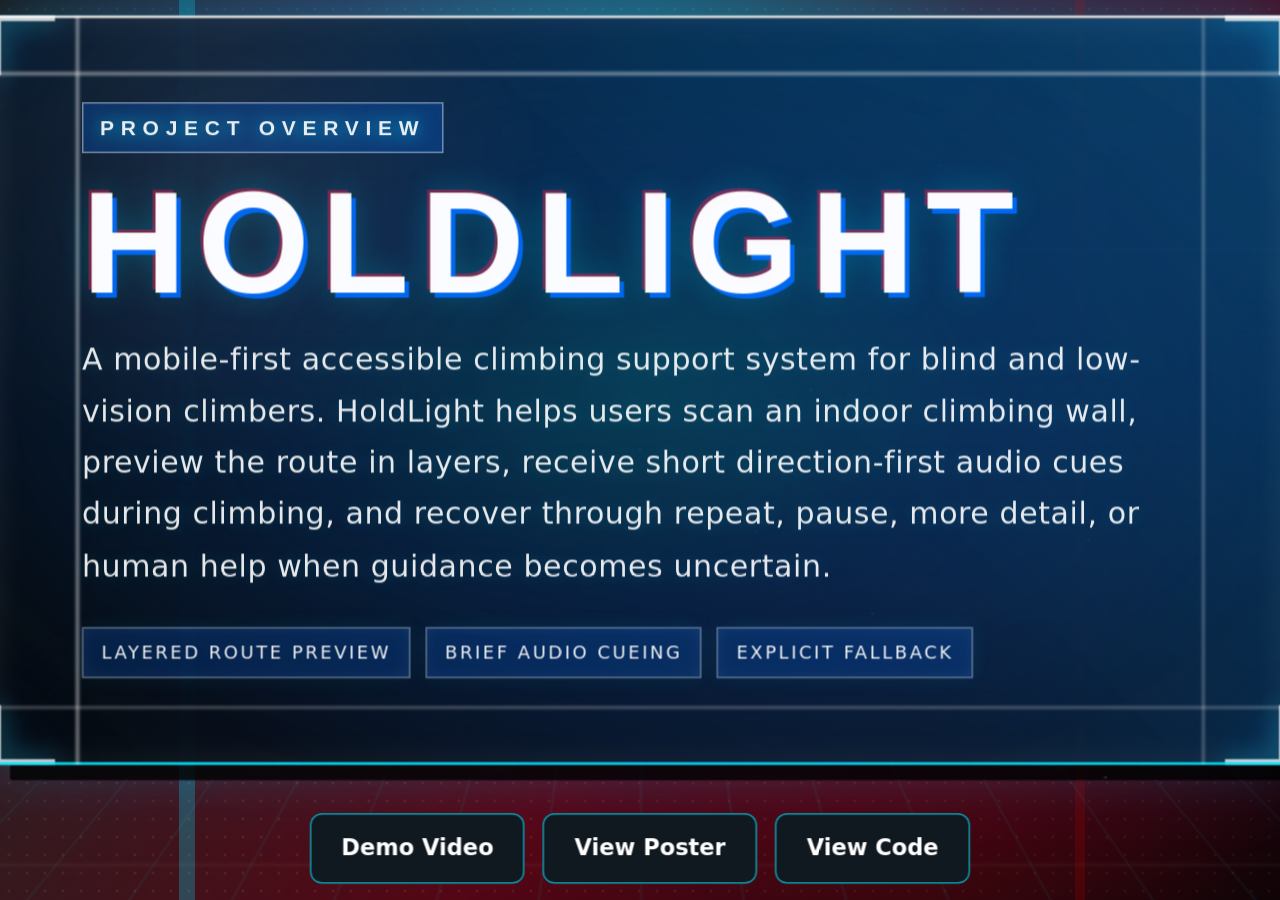
==== commit dc86fa4e: "Add HoldLight poster and public project resources" ====
--- a/index.html
+++ b/index.html
@@ -90,6 +90,12 @@
         </div>
       </button>
 
+      <nav class="project-resource-links" aria-label="Project resources">
+        <a href="https://github.com/Yuuu-05/HoldLight/releases/tag/project-demo">Demo Video</a>
+        <a href="assets/documents/HoldLight-Poster.pdf">View Poster</a>
+        <a href="https://github.com/Yuuu-05/HoldLight">View Code</a>
+      </nav>
+
       <div class="sound-wave" aria-hidden="true">
         <div class="wave-bar"></div>
         <div class="wave-bar"></div>
--- a/portfolio.css
+++ b/portfolio.css
@@ -75,11 +75,23 @@
   transform: none;
 }
 
-body.evaluation-page.site-scale-enabled {
+body:is(
+  .why-gap-page,
+  .user-requirements-page,
+  .iteration-page,
+  .implementation-page,
+  .evaluation-page
+).site-scale-enabled {
   min-height: 100vh;
 }
 
-.evaluation-page .site-scale-wrapper {
+:is(
+  .why-gap-page,
+  .user-requirements-page,
+  .iteration-page,
+  .implementation-page,
+  .evaluation-page
+) .site-scale-wrapper {
   position: static;
   width: 100%;
   min-height: 100vh;
@@ -2077,7 +2089,7 @@
 }
 
 .beta-map-page .page-main {
-  max-width: 1800px;
+  max-width: 1600px;
 }
 
 .user-requirements-page.beta-map-page {
@@ -2711,13 +2723,14 @@
 .emotion-bubble {
   position: relative;
   width: 100%;
-  min-height: 164px;
-  padding: 16px 16px 18px;
+  min-height: 184px;
+  padding: 16px 18px 74px 16px;
   border: 4px solid #000;
   background: var(--pure-white);
   color: #000;
   clip-path: polygon(0 0, calc(100% - 14px) 0, 100% 14px, 100% 100%, 0 100%);
   filter: drop-shadow(8px 8px 0 #000);
+  overflow: visible;
   transition: transform 0.18s cubic-bezier(0.22, 1.2, 0.35, 1), border-width 0.18s linear, filter 0.18s linear;
 }
 
@@ -2761,16 +2774,109 @@
 }
 
 .emotion-copy strong {
+  position: relative;
+  z-index: 14;
   display: block;
   letter-spacing: 0.06em;
   font-style: italic;
 }
 
 .emotion-copy p {
+  position: relative;
+  z-index: 14;
   margin: 6px 0 0;
   line-height: 1.45;
   font-style: italic;
   color: #202020;
+}
+
+.journey-emotion-curve {
+  position: absolute;
+  top: 4px;
+  bottom: -18px;
+  left: calc(var(--journey-label-width) + 18px);
+  width: calc(100% - var(--journey-label-width) - 18px);
+  height: calc(100% + 22px);
+  overflow: visible;
+  pointer-events: none;
+  z-index: 9;
+}
+
+.journey-emotion-line {
+  fill: none;
+  stroke-linecap: round;
+  stroke-linejoin: round;
+  vector-effect: non-scaling-stroke;
+}
+
+.journey-emotion-line--base {
+  stroke: #ffd84a;
+  stroke-width: 3;
+  filter: none;
+  opacity: 0.58;
+}
+
+.journey-row--emotions .journey-cell::after {
+  content: "";
+  position: absolute;
+  display: block;
+  left: var(--emotion-dot-x, 50%);
+  top: var(--emotion-dot-y, 82%);
+  z-index: 30;
+  width: 13px;
+  height: 13px;
+  margin: 0;
+  padding: 0;
+  border: 0;
+  border-radius: 50%;
+  background: #ffd84a;
+  box-shadow: none;
+  filter: none;
+  transform: translate(-50%, -50%);
+  pointer-events: none;
+}
+
+.journey-row--emotions .stage-col-1 {
+  --emotion-dot-x: 70%;
+  --emotion-dot-y: 99%;
+}
+
+.journey-row--emotions .stage-col-2 {
+  --emotion-dot-x: 44%;
+  --emotion-dot-y: 92%;
+}
+
+.journey-row--emotions .stage-col-3 {
+  --emotion-dot-x: 50%;
+  --emotion-dot-y: 84%;
+}
+
+.journey-row--emotions .stage-col-4 {
+  --emotion-dot-x: 49%;
+  --emotion-dot-y: 70%;
+}
+
+.journey-row--emotions .stage-col-5 {
+  --emotion-dot-x: 49%;
+  --emotion-dot-y: 90%;
+}
+
+.journey-emotion-icon {
+  position: absolute;
+  right: -12px;
+  bottom: -18px;
+  z-index: 15;
+  width: clamp(72px, 5.4vw, 88px);
+  height: clamp(72px, 5.4vw, 88px);
+  padding: 2px;
+  object-fit: contain;
+  background:
+    radial-gradient(circle, rgba(255, 255, 255, 0.96) 0 54%, rgba(255, 216, 74, 0.24) 64%, transparent 72%);
+  border-radius: 999px;
+  filter:
+    drop-shadow(0 0 8px rgba(255, 216, 74, 0.32))
+    drop-shadow(6px 6px 0 rgba(0, 0, 0, 0.78));
+  pointer-events: none;
 }
 
 .bubble-compact {
@@ -3026,6 +3132,23 @@
   .beta-map-page .support-card {
     min-height: auto;
   }
+
+  .emotion-bubble {
+    min-height: 170px;
+    padding: 14px 14px 68px;
+  }
+
+  .journey-emotion-icon {
+    right: -8px;
+    bottom: -14px;
+    width: 60px;
+    height: 60px;
+  }
+
+  .journey-emotion-line--base {
+    stroke-width: 2.6;
+  }
+
 }
 
 @media (max-width: 520px) {
@@ -4051,26 +4174,6 @@
   transition: translate 0.1s ease-out;
 }
 
-.action-btn {
-  background: var(--persona-secondary, var(--punk-red));
-  color: var(--pure-white);
-  border: none;
-  font-size: 1.8rem;
-  padding: 12px 30px;
-  cursor: pointer;
-  text-transform: uppercase;
-  clip-path: polygon(10% 0, 100% 0, 90% 100%, 0 100%);
-  transition: transform 0.14s cubic-bezier(0.22, 1.2, 0.35, 1), background-color 0.08s linear, color 0.08s linear, filter 0.08s linear;
-  filter: drop-shadow(6px 6px 0 var(--persona-accent, var(--hold-cyan)));
-}
-
-.action-btn:hover {
-  background: var(--persona-accent, var(--hold-cyan));
-  color: var(--bg-black);
-  transform: translate(-4px, -4px);
-  filter: drop-shadow(10px 10px 0 var(--pure-white));
-}
-
 .persona-card {
   --persona-accent: var(--hold-cyan);
   --persona-secondary: var(--punk-red);
@@ -4083,6 +4186,7 @@
   margin-bottom: 60px;
   position: relative;
   isolation: isolate;
+  scroll-margin-top: 24px;
 }
 
 .persona-hold-decor {
@@ -4332,8 +4436,8 @@
   color: var(--pure-white);
   border: 4px solid var(--persona-border);
   text-align: left;
+  filter: drop-shadow(8px 8px 0 var(--persona-secondary));
   cursor: pointer;
-  filter: drop-shadow(8px 8px 0 var(--persona-secondary));
   transition: transform 0.14s cubic-bezier(0.22, 1.2, 0.35, 1), border-color 0.1s linear, filter 0.1s linear;
 }
 
@@ -4362,7 +4466,7 @@
 }
 
 .persona-avatar-card:hover,
-.persona-avatar-card:focus-visible,
+.persona-avatar-card:focus-within,
 .persona-avatar-card.is-active {
   border-color: var(--persona-accent);
   transform: translate(-5px, -6px) rotate(-1deg);
@@ -4371,7 +4475,7 @@
 }
 
 .persona-avatar-card:hover::after,
-.persona-avatar-card:focus-visible::after,
+.persona-avatar-card:focus-within::after,
 .persona-avatar-card.is-active::after {
   background: var(--hold-yellow);
   box-shadow: 5px 5px 0 var(--pure-white);
@@ -4406,7 +4510,7 @@
 }
 
 .persona-avatar-card:hover .persona-avatar-frame img,
-.persona-avatar-card:focus-visible .persona-avatar-frame img,
+.persona-avatar-card:focus-within .persona-avatar-frame img,
 .persona-avatar-card.is-active .persona-avatar-frame img {
   transform: scale(1.05) rotate(1deg);
 }
@@ -4432,15 +4536,166 @@
   line-height: 1.45;
 }
 
+.persona-index-block {
+  position: relative;
+  z-index: 2;
+  display: grid;
+  gap: 13px;
+  width: min(100%, 430px);
+  min-width: 0;
+  margin: clamp(34px, 4vw, 58px) auto 0;
+  padding: 11px 10px 12px;
+  background:
+    linear-gradient(135deg, rgba(255, 255, 255, 0.09), rgba(255, 255, 255, 0.025)),
+    #090909;
+  border: 2px dashed rgba(255, 255, 255, 0.24);
+  box-shadow:
+    inset 0 0 0 1px rgba(0, 0, 0, 0.55),
+    6px 6px 0 rgba(0, 0, 0, 0.7),
+    -5px 5px 0 var(--persona-secondary);
+  clip-path: polygon(0 3%, 100% 0, 98% 100%, 2% 96%);
+  transform: rotate(-1deg);
+}
+
+.persona-index-row {
+  display: grid;
+  gap: 16px;
+  min-width: 0;
+}
+
+.persona-index-copy {
+  display: grid;
+  grid-template-columns: minmax(0, 1fr) auto;
+  align-items: end;
+  gap: 8px;
+  min-width: 0;
+  font-family: Arial, sans-serif;
+  text-transform: uppercase;
+}
+
+.persona-index-label {
+  min-width: 0;
+  color: rgba(255, 255, 255, 0.78);
+  font-size: clamp(0.58rem, 0.74vw, 0.72rem);
+  font-weight: 800;
+  letter-spacing: 0.04em;
+  line-height: 1.08;
+  overflow-wrap: anywhere;
+}
+
+.persona-index-value {
+  padding: 2px 5px;
+  color: var(--persona-accent);
+  background: #000;
+  border: 1px solid var(--persona-accent);
+  box-shadow: 2px 2px 0 var(--persona-secondary);
+  font-size: clamp(0.52rem, 0.65vw, 0.64rem);
+  font-weight: 900;
+  line-height: 1;
+  letter-spacing: 0.04em;
+  white-space: nowrap;
+}
+
+.persona-index-track {
+  position: relative;
+  min-width: 0;
+  height: 14px;
+  overflow: hidden;
+  background: rgba(255, 255, 255, 0.18);
+  border: 2px solid #000;
+  clip-path: polygon(0 12%, 100% 0, 98% 100%, 2% 88%);
+}
+
+.persona-index-fill {
+  position: absolute;
+  inset: 0 auto 0 0;
+  width: var(--index-level, 55%);
+  background: var(--persona-accent);
+  box-shadow:
+    inset -8px 0 0 rgba(0, 0, 0, 0.18),
+    0 0 10px var(--persona-accent);
+  opacity: 0.88;
+}
+
+.persona-index-stars {
+  position: absolute;
+  inset: 0 7px;
+  display: flex;
+  align-items: center;
+  justify-content: space-between;
+  color: var(--pure-white);
+  font-family: Arial, sans-serif;
+  font-size: 0.58rem;
+  line-height: 1;
+  text-shadow:
+    1px 1px 0 #000,
+    0 0 5px var(--persona-accent);
+}
+
+.persona-avatar-card button.persona-avatar-cta,
 .persona-avatar-cta {
+  --persona-file-red: var(--p5-red);
+  --persona-file-red-dark: #940018;
+  --text-color: #fff;
+  position: relative;
+  top: 0;
   justify-self: start;
-  display: inline-block;
-  background: var(--persona-accent);
-  color: var(--bg-black);
-  padding: 6px 14px;
-  font-size: 1rem;
-  letter-spacing: 0.1em;
+  width: auto;
+  min-width: 142px;
+  border: 2px solid #000;
+  background:
+    linear-gradient(180deg, rgba(255, 255, 255, 0.18), transparent 32%),
+    var(--persona-file-red);
+  color: var(--text-color);
+  padding: 0.76rem 0.98rem;
+  font-family: Arial, sans-serif;
+  font-size: 0.94rem;
+  font-weight: 900;
+  line-height: 1.05;
   text-transform: uppercase;
+  transition:
+    transform 0.14s cubic-bezier(0.22, 1.2, 0.35, 1),
+    background-color 0.12s linear,
+    box-shadow 0.12s linear,
+    filter 0.12s linear;
+  border-radius: 0;
+  opacity: 1;
+  letter-spacing: 0.06em;
+  text-shadow: 0 1px 0 rgba(0, 0, 0, 0.35);
+  box-shadow:
+    5px 5px 0 #000,
+    inset 0 -3px 0 rgba(0, 0, 0, 0.28);
+  cursor: pointer;
+  appearance: none;
+  box-sizing: border-box;
+  text-align: center;
+}
+
+.persona-avatar-card button.persona-avatar-cta:hover,
+.persona-avatar-card button.persona-avatar-cta:focus-visible,
+.persona-avatar-cta:hover,
+.persona-avatar-cta:focus-visible {
+  background:
+    linear-gradient(180deg, rgba(255, 255, 255, 0.2), transparent 30%),
+    #ff2a2a;
+  filter: saturate(1.12) contrast(1.05);
+  transform: translate(-2px, -2px);
+  box-shadow:
+    7px 7px 0 var(--persona-secondary),
+    0 0 0 2px #000,
+    inset 0 -3px 0 rgba(0, 0, 0, 0.2);
+}
+
+.persona-avatar-card button.persona-avatar-cta:active,
+.persona-avatar-cta:active {
+  top: 0;
+  transform: translate(2px, 2px);
+  background:
+    linear-gradient(180deg, rgba(255, 255, 255, 0.08), transparent 32%),
+    var(--persona-file-red-dark);
+  box-shadow:
+    2px 2px 0 #000,
+    inset 0 3px 0 rgba(0, 0, 0, 0.32);
 }
 
 .persona-detail {
@@ -4499,6 +4754,15 @@
   display: grid;
   grid-template-columns: 1fr 2.2fr;
   gap: 40px;
+}
+
+.persona-left {
+  position: relative;
+  z-index: 1;
+  min-width: 0;
+  display: flex;
+  flex-direction: column;
+  padding-bottom: clamp(170px, 16vw, 240px);
 }
 
 .persona-photo {
@@ -5011,6 +5275,15 @@
     height: 220px;
   }
 
+  .persona-index-block {
+    gap: 11px;
+    padding: 10px 8px 11px;
+  }
+
+  .persona-index-track {
+    height: 13px;
+  }
+
   .persona-card {
     padding: 28px 22px;
     clip-path: polygon(0 0, 100% 0, 98% 100%, 2% 100%);
@@ -5046,9 +5319,6 @@
     text-align: left;
   }
 
-  .action-btn {
-    font-size: 1.3rem;
-  }
 }
 
 .progression-page .page-description {
@@ -7024,6 +7294,82 @@
   background: #eeeeea;
   border: 2px solid #111;
   border-radius: 6px;
+}
+
+.testing-iteration-page .testing-evidence-gallery .testing-evidence-tap-hint,
+.evaluation-page .ai-log-tap-hint {
+  --testing-evidence-tap-ring-top: 10%;
+  --testing-evidence-tap-ring-left: 21%;
+  --testing-evidence-tap-ring-size: 44%;
+  --testing-evidence-tap-hand-inset: 15% 3% 0 12%;
+  --testing-evidence-tap-hand-size: 84%;
+  display: block;
+  position: absolute;
+  z-index: 8;
+  width: clamp(92px, 9.8vw, 128px);
+  aspect-ratio: 1;
+  color: #000;
+  line-height: 0;
+  pointer-events: none;
+  transform-origin: 58% 18%;
+  animation: testingEvidenceTapHand 1550ms cubic-bezier(0.45, 0, 0.18, 1) infinite;
+  filter: drop-shadow(4px 5px 0 rgba(0, 0, 0, 0.22));
+  transition: opacity 260ms ease, transform 260ms ease;
+}
+
+.testing-iteration-page .testing-evidence-gallery .testing-evidence-tap-hint {
+  right: calc((100% - var(--testing-evidence-card-width)) / 2 + clamp(12px, 1.8vw, 24px));
+  bottom: clamp(42px, 5.8vw, 70px);
+}
+
+.testing-iteration-page .testing-evidence-gallery.has-interacted .testing-evidence-tap-hint {
+  opacity: 0;
+  transform: translate(7px, 7px) scale(0.88);
+  animation: none;
+}
+
+.testing-iteration-page .testing-evidence-gallery.has-interacted .testing-evidence-tap-ring {
+  animation: none;
+}
+
+.testing-iteration-page .testing-evidence-gallery .testing-evidence-tap-ring,
+.evaluation-page .ai-log-tap-hint .testing-evidence-tap-ring {
+  position: absolute;
+  top: var(--testing-evidence-tap-ring-top);
+  left: var(--testing-evidence-tap-ring-left);
+  width: var(--testing-evidence-tap-ring-size);
+  aspect-ratio: 1;
+  border: clamp(5px, 0.56vw, 7px) solid var(--hold-yellow);
+  border-radius: 50%;
+  background: rgba(255, 213, 74, 0.12);
+  box-shadow: 0 0 0 2px #000;
+  animation: testingEvidenceTapRing 1550ms cubic-bezier(0.45, 0, 0.18, 1) infinite;
+}
+
+.testing-iteration-page .testing-evidence-gallery .testing-evidence-tap-hand,
+.evaluation-page .ai-log-tap-hint .testing-evidence-tap-hand {
+  display: block;
+  position: absolute;
+  inset: var(--testing-evidence-tap-hand-inset);
+  width: var(--testing-evidence-tap-hand-size);
+  height: var(--testing-evidence-tap-hand-size);
+  overflow: visible;
+}
+
+.testing-iteration-page .testing-evidence-gallery .testing-evidence-tap-hand path:first-child,
+.evaluation-page .ai-log-tap-hint .testing-evidence-tap-hand path:first-child {
+  fill: var(--pure-white);
+  stroke: #000;
+  stroke-width: 7;
+  stroke-linejoin: round;
+}
+
+.testing-iteration-page .testing-evidence-gallery .testing-evidence-tap-hand path:last-child,
+.evaluation-page .ai-log-tap-hint .testing-evidence-tap-hand path:last-child {
+  fill: none;
+  stroke: #000;
+  stroke-width: 6;
+  stroke-linecap: round;
 }
 
 .testing-iteration-page .testing-evidence-slide:nth-child(1) img,
@@ -7181,6 +7527,43 @@
   }
 }
 
+@keyframes testingEvidenceTapHand {
+  0%,
+  100% {
+    transform: translate(0, 0) rotate(-7deg) scale(1);
+  }
+
+  30% {
+    transform: translate(-12%, -14%) rotate(-13deg) scale(1.02);
+  }
+
+  43% {
+    transform: translate(-7%, -8%) rotate(-10deg) scale(0.93);
+  }
+
+  62% {
+    transform: translate(-7%, -8%) rotate(-10deg) scale(0.93);
+  }
+}
+
+@keyframes testingEvidenceTapRing {
+  0%,
+  28% {
+    opacity: 0;
+    transform: scale(0.45);
+  }
+
+  42% {
+    opacity: 1;
+    transform: scale(0.55);
+  }
+
+  100% {
+    opacity: 0;
+    transform: scale(2.35);
+  }
+}
+
 @media (prefers-reduced-motion: reduce) {
   .testing-iteration-page .testing-evidence-gallery {
     --testing-evidence-panel-height: auto;
@@ -7236,6 +7619,10 @@
     transform: none;
     pointer-events: auto;
     transition: none;
+  }
+
+  .testing-iteration-page .testing-evidence-gallery .testing-evidence-tap-hint {
+    display: none;
   }
 }
 
@@ -8777,6 +9164,24 @@
 
 .process-page .page-description {
   line-height: 1.65;
+}
+
+body:is(.why-gap-page, .user-requirements-page, .iteration-page, .implementation-page).process-page .page-hero {
+  max-width: 1500px;
+}
+
+body:is(.why-gap-page, .user-requirements-page, .iteration-page, .implementation-page).process-page .page-title-card {
+  width: 100%;
+  max-width: none;
+  min-height: clamp(360px, 31vw, 520px);
+}
+
+body:is(.why-gap-page, .user-requirements-page, .iteration-page, .implementation-page).process-page .hero-collage {
+  min-height: clamp(320px, 29vw, 500px);
+}
+
+body:is(.why-gap-page, .user-requirements-page, .iteration-page, .implementation-page).process-page .page-main {
+  max-width: 1600px;
 }
 
 .module-subsection-nav {
@@ -8947,15 +9352,15 @@
 
 .back-home,
 .page-link,
-.action-btn,
-.persona-avatar-card {
+.persona-avatar-card,
+.persona-avatar-cta {
   -webkit-tap-highlight-color: transparent;
 }
 
 .back-home:focus-visible,
 .page-link:focus-visible,
-.action-btn:focus-visible,
-.persona-avatar-card:focus-visible {
+.persona-avatar-card:focus-visible,
+.persona-avatar-cta:focus-visible {
   outline: 3px solid var(--hold-cyan);
   outline-offset: 4px;
 }
@@ -9670,300 +10075,336 @@
 }
 
 .requirements-playful-summary {
-  margin-top: -54px;
+  margin-top: clamp(22px, 3vw, 34px);
   margin-bottom: clamp(28px, 4vw, 44px);
   padding: 18px 20px;
   border-left: 10px solid var(--hold-yellow);
   clip-path: polygon(0 4%, 100% 0, 98.5% 100%, 1% 96%);
 }
 
-.requirements-glass-container {
-  position: relative;
+.musthave-section {
+  width: 100%;
   display: flex;
   justify-content: center;
+  margin: 58px auto;
+}
+
+.musthave-accordion {
+  width: min(1100px, 94vw);
+  height: 560px;
+  display: flex;
+  flex-direction: column;
+  gap: 12px;
+  padding: 0.72em;
+  overflow: hidden;
+  color: var(--pure-white);
+  background:
+    linear-gradient(145deg, rgba(0, 229, 255, 0.11), transparent 34%),
+    linear-gradient(315deg, rgba(255, 0, 60, 0.13), transparent 38%),
+    linear-gradient(145deg, #333333, #000000);
+  border: 2px solid rgba(0, 229, 255, 0.26);
+  border-radius: 12px;
+  box-shadow:
+    0 22px 52px rgba(0, 0, 0, 0.44),
+    0 0 0 1px rgba(0, 229, 255, 0.16),
+    0 0 34px rgba(0, 229, 255, 0.08);
+}
+
+.musthave-row {
+  position: relative;
+  flex: 1 1 0;
+  display: flex;
   align-items: center;
-  min-height: 1380px;
-  margin: -340px auto 10px;
-  transform-origin: center;
-}
-
-.requirement-glass-card {
-  position: relative;
-  width: 340px;
-  height: 520px;
-  display: flex;
-  justify-content: center;
-  align-items: center;
-  margin: 0 12px;
-  overflow: visible;
+  gap: 28px;
+  min-width: 0;
+  min-height: 96px;
+  padding: 1.1em 1.35em;
+  overflow: hidden;
+  cursor: default;
   background:
-    linear-gradient(145deg, rgba(255, 255, 255, 0.22), rgba(255, 255, 255, 0.04) 46%, rgba(255, 255, 255, 0.02)),
-    rgba(255, 255, 255, 0.04);
-  border: 1px solid rgba(255, 255, 255, 0.18);
-  border-radius: 16px;
-  box-shadow: 0 35px 35px rgba(0, 0, 0, 0.28);
-  backdrop-filter: blur(12px);
-  transform: rotate(calc(var(--r) * 1deg));
+    linear-gradient(90deg, rgba(0, 229, 255, 0.08), transparent 54%),
+    linear-gradient(145deg, #212121, #000000);
+  border: 2px solid rgba(255, 255, 255, 0.13);
+  border-radius: 10px;
   transition:
-    margin 0.5s ease,
-    transform 0.5s ease,
+    flex 0.55s cubic-bezier(0.23, 1, 0.32, 1),
     border-color 0.35s ease,
     box-shadow 0.35s ease;
 }
 
-.requirement-glass-card:focus-visible {
+.musthave-row:nth-child(2) {
+  background:
+    linear-gradient(90deg, rgba(255, 0, 60, 0.1), transparent 52%),
+    linear-gradient(145deg, #202020, #000000);
+}
+
+.musthave-row:nth-child(3) {
+  background:
+    linear-gradient(90deg, rgba(0, 229, 255, 0.07), rgba(255, 0, 60, 0.08), transparent 62%),
+    linear-gradient(145deg, #202020, #000000);
+}
+
+.musthave-row:hover {
+  border-color: rgba(0, 229, 255, 0.46);
+}
+
+.musthave-row.is-active {
+  flex: 8.5 1 0;
+  min-height: 320px;
+  border-color: rgba(0, 229, 255, 0.95);
+  box-shadow:
+    inset 0 0 0 1px rgba(255, 255, 255, 0.16),
+    0 0 0 2px rgba(0, 229, 255, 0.18),
+    0 0 34px rgba(0, 229, 255, 0.22),
+    0 16px 30px rgba(0, 0, 0, 0.32);
+}
+
+.musthave-row:focus-visible {
   outline: 3px solid var(--hold-cyan);
-  outline-offset: 7px;
-}
-
-.requirements-glass-container:is(:hover, :focus-within) .requirement-glass-card {
-  margin: 0 4px;
-  border-color: rgba(255, 255, 255, 0.34);
+  outline-offset: -3px;
+}
+
+.musthave-row::before {
+  content: "";
+  position: absolute;
+  inset: 0;
+  z-index: 0;
+  pointer-events: none;
+  opacity: 0;
+  background:
+    linear-gradient(90deg, rgba(0, 229, 255, 0.14), transparent 48%),
+    linear-gradient(135deg, transparent, rgba(255, 0, 60, 0.12)),
+    rgba(255, 255, 255, 0.06);
+  transition: opacity 0.5s ease;
+}
+
+.musthave-row.is-active::before {
+  opacity: 1;
+}
+
+.musthave-index {
+  position: relative;
+  z-index: 1;
+  width: 62px;
+  height: 62px;
+  flex: 0 0 62px;
+  display: flex;
+  align-items: center;
+  justify-content: center;
+  color: #050505;
+  background: linear-gradient(145deg, #ffffff, #b8fff9);
+  border-radius: 999px;
   box-shadow:
-    0 38px 44px rgba(0, 0, 0, 0.34),
-    0 0 24px rgba(255, 255, 255, 0.08);
-  transform: rotate(0deg) translateY(-42px);
-}
-
-.requirement-glass-card::before {
-  content: attr(data-text);
-  position: absolute;
-  bottom: 0;
-  left: 0;
-  z-index: 3;
-  width: 100%;
-  height: 96px;
+    0 0 18px rgba(0, 229, 255, 0.28),
+    0 0 0 4px rgba(255, 255, 255, 0.05);
+  font-weight: 900;
+  transition:
+    width 0.55s ease,
+    height 0.55s ease,
+    flex-basis 0.55s ease,
+    transform 0.55s ease;
+}
+
+.musthave-row.is-active .musthave-index {
+  width: 92px;
+  height: 92px;
+  flex-basis: 92px;
+  transform: scale(1.03);
+}
+
+.musthave-content {
+  position: relative;
+  z-index: 1;
+  min-width: 0;
   display: flex;
+  flex-direction: column;
   justify-content: center;
-  align-items: center;
-  color: #fff;
-  background: rgba(255, 255, 255, 0.08);
-  border-radius: 0 0 16px 16px;
-  font-size: 34px;
-  font-weight: 600;
-  letter-spacing: 0.06em;
-  text-transform: none;
-}
-
-.requirement-projection {
-  position: absolute;
-  top: calc(100% + 42px);
-  left: 50%;
-  width: 340px;
-  max-width: 340px;
-  min-height: 420px;
+}
+
+.musthave-title {
   margin: 0;
-  padding: 14px 16px;
-  box-sizing: border-box;
+  color: var(--hold-cyan);
+  font-size: clamp(1.18rem, 1.8vw, 1.55rem);
+  font-weight: 900;
+  line-height: 1.12;
+  letter-spacing: 0;
+  text-transform: uppercase;
+  transition:
+    transform 0.5s ease,
+    font-size 0.5s ease;
+  white-space: normal;
+  overflow-wrap: anywhere;
+}
+
+.musthave-row.is-active .musthave-title {
+  color: #35fff1;
+  font-size: clamp(1.45rem, 2.25vw, 2rem);
+  line-height: 1.18;
+  transform: translateY(0);
+  text-shadow: 0 0 18px rgba(0, 229, 255, 0.22);
+}
+
+.musthave-summary {
+  max-width: 720px;
+  margin: 0;
+  color: rgba(255, 255, 255, 0.88);
+  font-size: 1.12rem;
+  line-height: 1.5;
+  font-weight: 700;
+  max-height: 0;
   overflow: hidden;
-  color: rgba(255, 255, 255, 0.88);
-  background: linear-gradient(90deg, transparent, rgba(255, 255, 255, 0.08), transparent);
-  font-size: 28px;
-  line-height: 1.35;
-  text-align: left;
-  text-shadow: none;
-  white-space: normal;
   opacity: 0;
-  filter: none;
-  transform: translateX(-50%) perspective(500px) rotateX(28deg);
-  transform-origin: top center;
-  transition: opacity 0.25s ease;
-}
-
-.requirements-glass-container:is(:hover, :focus-within) .requirement-projection {
+  transform: translateY(8px);
+  transition:
+    max-height 0.55s ease,
+    opacity 0.55s ease,
+    transform 0.55s ease;
+}
+
+.musthave-detail {
+  display: flex;
+  flex-direction: column;
+  gap: 8px;
+  max-height: 0;
+  overflow: hidden;
+  opacity: 0;
+  transform: translateY(10px);
+  transition:
+    max-height 0.55s ease,
+    opacity 0.55s ease,
+    transform 0.55s ease;
+}
+
+.musthave-detail p {
+  max-width: 820px;
+  margin: 10px 0 0;
+  color: rgba(255, 255, 255, 0.76);
+  font-size: 1.02rem;
+  line-height: 1.62;
+}
+
+.musthave-row.is-active .musthave-summary {
+  max-height: 90px;
+  margin-top: 8px;
   opacity: 1;
-}
-
-.requirement-playful-value {
-  position: absolute;
-  right: 24px;
-  bottom: 112px;
-  left: 24px;
-  z-index: 4;
-  padding: 13px 14px 14px;
-  color: var(--pure-white);
-  background:
-    linear-gradient(145deg, rgba(0, 0, 0, 0.78), rgba(0, 0, 0, 0.58)),
-    rgba(0, 229, 255, 0.1);
-  border: 1px solid rgba(255, 255, 255, 0.34);
-  border-left: 7px solid var(--hold-cyan);
-  border-radius: 8px;
-  box-shadow: 0 14px 24px rgba(0, 0, 0, 0.3);
-}
-
-.requirement-playful-value span {
-  display: inline-flex;
-  margin-bottom: 7px;
-  padding: 5px 8px;
-  color: #000;
-  background: var(--hold-yellow);
-  border: 2px solid #000;
-  border-radius: 999px;
-  font-size: 0.72rem;
-  font-weight: 900;
-  line-height: 1;
-  letter-spacing: 0.05em;
-  text-transform: uppercase;
-}
-
-.requirement-playful-value p {
-  margin: 0;
-  color: rgba(255, 255, 255, 0.9);
-  font-size: clamp(0.82rem, 0.86vw, 0.96rem);
-  line-height: 1.42;
-  font-weight: 700;
-}
-
-.requirement-card-visual {
-  position: absolute;
-  inset: 18px 18px 116px;
-  z-index: 1;
-  width: calc(100% - 36px);
-  height: calc(100% - 134px);
-  object-fit: cover;
-  object-position: center;
-  border: 1px solid rgba(255, 255, 255, 0.28);
-  border-radius: 12px;
-  box-shadow:
-    inset 0 0 0 1px rgba(0, 0, 0, 0.42),
-    0 16px 28px rgba(0, 0, 0, 0.28);
-  transition: transform 0.4s ease, filter 0.4s ease;
-}
-
-.requirement-glass-card:nth-child(1) .requirement-card-visual {
-  object-position: 46% 52%;
-}
-
-.requirement-glass-card:nth-child(2) .requirement-card-visual {
-  object-position: 42% 50%;
-}
-
-.requirement-glass-card:nth-child(3) .requirement-card-visual {
-  object-position: 43% 50%;
-}
-
-.requirement-glass-card::marker {
-  content: "";
-}
-
-.requirement-glass-card::selection {
-  background: rgba(255, 70, 85, 0.35);
-}
-
-.requirements-glass-container:is(:hover, :focus-within) .requirement-card-visual {
-  filter: saturate(1.08) contrast(1.04);
-  transform: scale(1.08);
-}
-
-@media (max-width: 980px) {
-  .requirements-glass-container {
-    min-height: 1220px;
-  }
-
-  .requirement-glass-card {
-    width: 300px;
-    height: 500px;
-    margin-inline: 8px;
-  }
-}
-
-@media (max-width: 680px) {
-  .requirements-glass-container {
+  transform: translateY(0);
+}
+
+.musthave-row.is-active .musthave-detail {
+  max-height: 360px;
+  opacity: 1;
+  transform: translateY(0);
+}
+
+@media (max-width: 720px) {
+  .musthave-section {
+    margin: 38px auto;
+  }
+
+  .musthave-accordion {
+    width: 100%;
+    max-width: 370px;
+    height: 760px;
+  }
+
+  .musthave-row {
+    gap: 14px;
+    min-height: 84px;
+    padding: 0.9em;
+  }
+
+  .musthave-row.is-active {
+    flex: 9 1 0;
+    min-height: 520px;
     flex-direction: column;
-    min-height: 0;
-    margin-block: 34px 34px;
-    gap: 24px;
-  }
-
-  .requirement-glass-card {
-    width: min(100%, 330px);
-    height: 500px;
-    margin-inline: 0;
-    transform: rotate(0deg);
-  }
-
-  .requirements-glass-container:is(:hover, :focus-within) .requirement-glass-card {
-    margin-inline: 0;
-    transform: none;
-  }
-
-  .requirement-card-visual {
-    inset: 14px 14px 92px;
-    width: calc(100% - 28px);
-    height: calc(100% - 106px);
-  }
-
-  .requirement-glass-card::before {
-    height: 78px;
-    font-size: 28px;
-  }
-
-  .requirement-playful-value {
-    right: 18px;
-    bottom: 98px;
-    left: 18px;
-  }
-
-  .requirement-playful-value p {
+    align-items: flex-start;
+    justify-content: center;
+    gap: 12px;
+  }
+
+  .musthave-index {
+    width: 46px;
+    height: 46px;
+    flex-basis: 46px;
+    font-size: 0.8rem;
+  }
+
+  .musthave-row.is-active .musthave-index {
+    width: 58px;
+    height: 58px;
+    flex-basis: auto;
+  }
+
+  .musthave-row.is-active .musthave-content {
+    width: 100%;
+  }
+
+  .musthave-title {
+    font-size: 0.98rem;
+  }
+
+  .musthave-row.is-active .musthave-title {
+    font-size: 1.16rem;
+  }
+
+  .musthave-summary {
+    font-size: 0.86rem;
+  }
+
+  .musthave-detail p {
+    font-size: 0.82rem;
+    line-height: 1.5;
+  }
+
+  .musthave-row.is-active .musthave-detail {
+    max-height: 430px;
+  }
+}
+
+@media (max-width: 420px) {
+  .musthave-accordion {
+    max-width: 340px;
+    height: 800px;
+  }
+
+  .musthave-row {
+    gap: 10px;
+    min-height: 78px;
+    padding: 0.7em;
+  }
+
+  .musthave-row.is-active {
+    min-height: 560px;
+  }
+
+  .musthave-index {
+    width: 42px;
+    height: 42px;
+    flex-basis: 42px;
+  }
+
+  .musthave-row.is-active .musthave-index {
+    width: 58px;
+    height: 58px;
+    flex-basis: 58px;
+  }
+
+  .musthave-title {
     font-size: 0.9rem;
   }
 
-  .requirement-projection {
-    width: 280px;
-    max-width: 280px;
-    min-height: 360px;
-    font-size: 22px;
-  }
-}
-
-@media (max-width: 460px) {
-  .requirements-glass-container {
-    margin-block: 28px 30px;
-  }
-
-  .requirement-glass-card {
-    width: min(100%, 300px);
-    height: 520px;
-    margin-inline: 0;
-  }
-
-  .requirement-glass-card::before {
-    height: 66px;
-    font-size: 24px;
-  }
-
-  .requirement-playful-value {
-    right: 14px;
-    bottom: 80px;
-    left: 14px;
-    padding: 12px;
-  }
-
-  .requirement-playful-value span {
-    font-size: 0.68rem;
-  }
-
-  .requirement-playful-value p {
-    font-size: 0.86rem;
-    line-height: 1.42;
-  }
-
-  .requirement-projection {
-    width: 238px;
-    max-width: 238px;
-    min-height: 320px;
-    font-size: 20px;
+  .musthave-row.is-active .musthave-title {
+    font-size: 1.04rem;
   }
 }
 
 @media (prefers-reduced-motion: reduce) {
-  .requirement-glass-card,
-  .requirement-card-visual {
+  .musthave-row,
+  .musthave-row::before,
+  .musthave-index,
+  .musthave-title,
+  .musthave-detail {
     transition: none;
-  }
-
-  .requirements-glass-container:is(:hover, :focus-within) .requirement-projection {
-    opacity: 1;
   }
 }
 
@@ -10103,6 +10544,149 @@
   font-size: 1rem;
   font-weight: 800;
   line-height: 1.55;
+}
+
+.interaction-state-evidence {
+  margin-top: clamp(28px, 4vw, 44px);
+  padding: clamp(22px, 3vw, 32px);
+  color: var(--pure-white);
+  background:
+    linear-gradient(135deg, rgba(0, 229, 255, 0.09), rgba(8, 8, 8, 0.88) 42%, rgba(89, 242, 166, 0.08));
+  border: 1px solid rgba(255, 255, 255, 0.2);
+  border-left: 6px solid var(--hold-cyan);
+  box-shadow:
+    9px 9px 0 rgba(0, 0, 0, 0.5),
+    inset 0 0 0 1px rgba(255, 255, 255, 0.06);
+}
+
+.interaction-state-evidence .section-kicker {
+  display: inline-flex;
+  margin-bottom: 12px;
+  padding: 6px 10px;
+  color: var(--bg-black);
+  background: var(--hold-cyan);
+  border: 2px solid #000;
+  box-shadow: 4px 4px 0 #000;
+  font-size: 0.78rem;
+  font-weight: 800;
+  line-height: 1;
+  text-transform: uppercase;
+}
+
+.interaction-state-evidence h3 {
+  margin: 0 0 12px;
+  color: var(--pure-white);
+  font-size: clamp(1.55rem, 2.2vw, 2.35rem);
+  line-height: 1.05;
+  text-transform: uppercase;
+}
+
+.interaction-state-evidence > p {
+  max-width: 1120px;
+  margin: 0;
+  color: rgba(255, 255, 255, 0.82);
+  font-size: 1rem;
+  font-weight: 600;
+  line-height: 1.68;
+}
+
+.state-loop-grid {
+  display: grid;
+  grid-template-columns: repeat(4, minmax(0, 1fr));
+  gap: clamp(14px, 1.6vw, 20px);
+  margin-top: 24px;
+}
+
+.state-loop-card {
+  --state-accent: var(--hold-cyan);
+  position: relative;
+  min-width: 0;
+  display: flex;
+  flex-direction: column;
+  gap: 10px;
+  padding: 18px 16px 16px;
+  color: var(--bg-black);
+  background: linear-gradient(135deg, rgba(255, 255, 255, 0.96), rgba(238, 250, 252, 0.88));
+  border: 3px solid #000;
+  border-top: 8px solid var(--state-accent);
+  box-shadow: 7px 7px 0 #000;
+  clip-path: polygon(0 0, 100% 2%, 98% 100%, 2% 98%);
+}
+
+.state-loop-card:not(:last-child)::after {
+  content: "";
+  position: absolute;
+  top: 34px;
+  right: -22px;
+  width: 22px;
+  border-top: 2px solid var(--state-accent);
+  filter: drop-shadow(0 0 6px var(--state-accent));
+  opacity: 0.82;
+  pointer-events: none;
+}
+
+.state-loop-card--input,
+.state-loop-card--frontend {
+  --state-accent: var(--hold-cyan);
+}
+
+.state-loop-card--records {
+  --state-accent: var(--hold-yellow);
+}
+
+.state-loop-card--feedback {
+  --state-accent: var(--helper-teal);
+}
+
+.state-loop-card .card-label {
+  width: fit-content;
+  margin-bottom: 0;
+  color: var(--pure-white);
+  background: #000;
+  box-shadow: 3px 3px 0 var(--state-accent);
+  font-size: 0.72rem;
+}
+
+.state-loop-card h4 {
+  margin: 0;
+  color: var(--bg-black);
+  font-size: clamp(1.04rem, 1.25vw, 1.26rem);
+  line-height: 1.14;
+}
+
+.state-loop-card p {
+  margin: 0;
+  color: rgba(8, 8, 8, 0.78);
+  font-size: 0.9rem;
+  font-weight: 600;
+  line-height: 1.5;
+}
+
+.state-evidence-list {
+  display: flex;
+  flex-wrap: wrap;
+  gap: 7px;
+  margin: auto 0 0;
+  padding: 0;
+  list-style: none;
+}
+
+.state-evidence-list li {
+  padding: 6px 8px;
+  color: var(--bg-black);
+  background: rgba(0, 229, 255, 0.14);
+  border: 1px solid rgba(0, 0, 0, 0.5);
+  font-size: 0.76rem;
+  font-weight: 800;
+  line-height: 1.18;
+}
+
+.state-loop-card--records .state-evidence-list li {
+  background: rgba(255, 204, 0, 0.2);
+}
+
+.state-loop-card--feedback .state-evidence-list li {
+  background: rgba(89, 242, 166, 0.18);
 }
 
 .arch-node {
@@ -10141,10 +10725,14 @@
 .contribution-board--table {
   display: grid;
   place-items: center;
+  width: min(calc(100vw - 44px), 1720px);
+  margin-left: 50%;
+  transform: translateX(-50%);
+  box-sizing: border-box;
 }
 
 .contribution-table-shell {
-  width: min(100%, 1320px);
+  width: 100%;
   overflow: hidden;
   border: 2px solid rgba(255, 255, 255, 0.18);
   border-radius: 8px;
@@ -10211,7 +10799,7 @@
 }
 
 .individual-contribution-table thead th:nth-child(1) {
-  width: 14%;
+  width: 19%;
 }
 
 .individual-contribution-table thead th:nth-child(2) {
@@ -10219,12 +10807,12 @@
 }
 
 .individual-contribution-table thead th:nth-child(3) {
-  width: 26%;
+  width: 23%;
 }
 
 .individual-contribution-table thead th:nth-child(4),
 .individual-contribution-table thead th:nth-child(5) {
-  width: 22%;
+  width: 21%;
 }
 
 .individual-contribution-table tbody tr {
@@ -10284,12 +10872,15 @@
 .contribution-member-name {
   display: block;
   color: var(--pure-white);
-  font-size: clamp(2rem, 2vw, 2.36rem);
+  font-size: clamp(1.44rem, 1.36vw, 1.74rem);
   font-weight: 900;
   letter-spacing: 0.04em;
   line-height: 1;
   text-align: left;
   text-transform: uppercase;
+  overflow-wrap: normal;
+  white-space: nowrap;
+  word-break: keep-all;
 }
 
 .contribution-member-avatar {
@@ -10458,7 +11049,7 @@
   }
 
   .contribution-member-name {
-    font-size: clamp(1.55rem, 6vw, 2.1rem);
+    font-size: clamp(1.34rem, 5vw, 1.74rem);
   }
 }
 
@@ -10923,6 +11514,26 @@
   margin: 0 auto;
   object-fit: contain;
   background: #ffffff;
+}
+
+.iteration-page .sketch-evidence figcaption {
+  max-width: 980px;
+  margin: 22px auto 0;
+  padding: clamp(18px, 2.4vw, 26px);
+  color: var(--bg-black);
+  background: var(--pure-white);
+  border-left: 10px solid var(--hold-cyan);
+  box-shadow: 7px 7px 0 #000000;
+  font-family: Arial, sans-serif;
+  font-size: clamp(1.16rem, 1.45vw, 1.42rem);
+  line-height: 1.58;
+  font-weight: 600;
+}
+
+.iteration-page .sketch-evidence figcaption strong {
+  font-size: clamp(1.3rem, 1.75vw, 1.72rem);
+  line-height: 1.16;
+  font-weight: 800;
 }
 
 .asset-figure figcaption {
@@ -12195,7 +12806,7 @@
 
 .evaluation-page .ai-technical-reflection-grid {
   display: grid;
-  grid-template-columns: repeat(3, minmax(0, 1fr));
+  grid-template-columns: repeat(2, minmax(0, 1fr));
   gap: clamp(18px, 2.4vw, 28px);
 }
 
@@ -12214,11 +12825,12 @@
     inset 0 0 0 1px rgba(255, 255, 255, 0.08);
 }
 
-.evaluation-page .ai-technical-reflection-card.verification {
+.evaluation-page .ai-technical-reflection-card.example-accessibility {
   border-top-color: var(--hold-cyan);
 }
 
-.evaluation-page .ai-technical-reflection-card.ethics {
+.evaluation-page .ai-technical-reflection-card.ai-logs-card {
+  grid-column: 1 / -1;
   border-top-color: var(--hold-yellow);
 }
 
@@ -12256,6 +12868,112 @@
   gap: 11px;
   margin: 0;
   padding-left: 20px;
+}
+
+.evaluation-page .ai-log-links {
+  position: relative;
+  display: flex;
+  flex-wrap: wrap;
+  gap: 14px;
+  margin-top: 2px;
+  padding-right: clamp(190px, 18vw, 248px);
+}
+
+.evaluation-page .ai-log-link {
+  --persona-file-red: var(--p5-red);
+  --persona-file-red-dark: #940018;
+  --persona-secondary: var(--hold-cyan);
+  --text-color: #fff;
+  position: relative;
+  top: 0;
+  display: inline-flex;
+  align-items: center;
+  justify-content: center;
+  width: auto;
+  min-width: 142px;
+  min-height: 44px;
+  padding: 0.76rem 0.98rem;
+  color: var(--text-color);
+  background:
+    linear-gradient(180deg, rgba(255, 255, 255, 0.18), transparent 32%),
+    var(--persona-file-red);
+  border: 2px solid #000;
+  border-radius: 0;
+  box-shadow:
+    5px 5px 0 #000,
+    inset 0 -3px 0 rgba(0, 0, 0, 0.28);
+  font-family: Arial, sans-serif;
+  font-size: 0.94rem;
+  font-weight: 900;
+  line-height: 1.05;
+  letter-spacing: 0.06em;
+  text-align: center;
+  text-decoration: none;
+  text-shadow: 0 1px 0 rgba(0, 0, 0, 0.35);
+  text-transform: uppercase;
+  box-sizing: border-box;
+  cursor: pointer;
+  appearance: none;
+  opacity: 1;
+  transition:
+    transform 0.14s cubic-bezier(0.22, 1.2, 0.35, 1),
+    background-color 0.12s linear,
+    box-shadow 0.12s linear,
+    filter 0.12s linear;
+}
+
+.evaluation-page .ai-log-link::after {
+  content: none;
+}
+
+.evaluation-page .ai-log-link:hover,
+.evaluation-page .ai-log-link:focus-visible {
+  color: var(--text-color);
+  background:
+    linear-gradient(180deg, rgba(255, 255, 255, 0.2), transparent 30%),
+    #ff2a2a;
+  filter: saturate(1.12) contrast(1.05);
+  transform: translate(-2px, -2px);
+  box-shadow:
+    7px 7px 0 var(--persona-secondary),
+    0 0 0 2px #000,
+    inset 0 -3px 0 rgba(0, 0, 0, 0.2);
+}
+
+.evaluation-page .ai-log-link:active {
+  top: 0;
+  color: var(--text-color);
+  background:
+    linear-gradient(180deg, rgba(255, 255, 255, 0.08), transparent 32%),
+    var(--persona-file-red-dark);
+  transform: translate(2px, 2px);
+  box-shadow:
+    2px 2px 0 #000,
+    inset 0 3px 0 rgba(0, 0, 0, 0.32);
+}
+
+.evaluation-page .ai-log-tap-hint {
+  right: clamp(88px, 8vw, 124px);
+  top: 6px;
+  width: clamp(92px, 9.8vw, 128px);
+  z-index: 8;
+}
+
+.evaluation-page .ai-log-tap-hint .testing-evidence-tap-ring {
+  z-index: 0;
+  transform-origin: 50% 50%;
+}
+
+.evaluation-page .ai-log-tap-hint .testing-evidence-tap-hand {
+  z-index: 1;
+  flex: none;
+  max-width: none;
+}
+
+.evaluation-page .ai-log-fallback {
+  padding-top: 2px;
+  color: rgba(255, 255, 255, 0.72);
+  font-size: 0.92rem;
 }
 
 .evaluation-page .ethical-reflection-module {
@@ -12414,6 +13132,10 @@
   .evaluation-page .ai-technical-reflection-grid {
     grid-template-columns: 1fr;
   }
+
+  .evaluation-page .ai-technical-reflection-card.ai-logs-card {
+    grid-column: auto;
+  }
 }
 
 @media (max-width: 760px) {
@@ -12427,6 +13149,23 @@
 
   .evaluation-page .ai-technical-reflection-card {
     padding: 20px 18px;
+  }
+
+  .evaluation-page .ai-log-links {
+    display: grid;
+    grid-template-columns: 1fr;
+    padding-right: 0;
+    padding-top: 42px;
+  }
+
+  .evaluation-page .ai-log-link {
+    width: 100%;
+  }
+
+  .evaluation-page .ai-log-tap-hint {
+    top: 4px;
+    right: 10px;
+    width: clamp(92px, 9.8vw, 128px);
   }
 
   .evaluation-page .ethical-reflection-card {
@@ -13336,13 +14075,15 @@
   place-items: center;
   margin: 2px 0 clamp(28px, 4vw, 42px);
   overflow: hidden;
+  perspective: 1400px;
 }
 
 .iteration-page .prototype-overview-viewport {
+  position: relative;
   display: grid;
   place-items: center;
   width: 100%;
-  height:550px;
+  height: 720px;
   padding: 34px 70px;
   overflow: hidden;
   border: 0;
@@ -13364,56 +14105,144 @@
 }
 
 .iteration-page .prototype-overview .inner {
-  --w: 130px;
-  --h: 180px;
-  --translateZ: calc((var(--w) + var(--h)) + 0px);
-  --rotateX: -15deg;
-  --perspective: 1000px;
+  --w: 304px;
+  --h: 438px;
+  --translateZ: 390px;
+  position: relative;
+  width: 560px;
+  height: 320px;
+  z-index: 2;
+  transform-style: preserve-3d;
+  transform: perspective(800px);
+  animation: autoRun3d 20s linear infinite;
+  will-change: transform;
+}
+
+@keyframes autoRun3d {
+  from {
+    transform: perspective(800px) rotateY(0deg);
+  }
+
+  to {
+    transform: perspective(800px) rotateY(-360deg);
+  }
+}
+
+@keyframes animateBrightness {
+  10% {
+    filter: brightness(1);
+  }
+
+  50% {
+    filter: brightness(0.1);
+  }
+
+  90% {
+    filter: brightness(1);
+  }
+}
+
+.iteration-page .prototype-overview .card {
   position: absolute;
+  top: 50%;
+  left: 50%;
   width: var(--w);
   height: var(--h);
-  top: 25%;
-  left: calc(50% - (var(--w) / 2) - 2.5px);
-  z-index: 2;
-  transform-style: preserve-3d;
-  transform: perspective(var(--perspective));
-  animation: rotating 20s linear infinite;
-}
-
-@keyframes rotating {
-  from {
-    transform: perspective(var(--perspective)) rotateX(var(--rotateX))
-      rotateY(0);
-  }
-  to {
-    transform: perspective(var(--perspective)) rotateX(var(--rotateX))
-      rotateY(1turn);
-  }
-}
-
-.iteration-page .prototype-overview .card {
-  position: absolute;
-  border: 2px solid rgba(var(--color-card));
-  border-radius: 12px;
-  overflow: hidden;
-  inset: 0;
-  transform: rotateY(calc((360deg / var(--quantity)) * var(--index)))
-    translateZ(var(--translateZ));
-  box-shadow: 0 14px 24px rgba(0, 0, 0, 0.44);
+  padding: 0;
+  border: 0;
+  border-radius: 0;
+  background: transparent;
+  overflow: visible;
+  transform-origin: center center;
+  animation: animateBrightness 20s linear infinite;
+  transition-duration: 200ms;
+  will-change: transform, filter;
+}
+
+.iteration-page .prototype-overview .card-3d:hover {
+  animation-play-state: paused !important;
+}
+
+.iteration-page .prototype-overview .card-3d:hover .card {
+  animation-play-state: paused !important;
+}
+
+.iteration-page .prototype-overview .card::before,
+.iteration-page .prototype-overview .card::after {
+  content: none;
+  display: none;
+}
+
+.iteration-page .prototype-overview .card:nth-child(1) {
+  transform: translate(-50%, -50%) rotateY(0deg) translateZ(var(--translateZ));
+  animation-delay: -0s;
+}
+
+.iteration-page .prototype-overview .card:nth-child(2) {
+  transform: translate(-50%, -50%) rotateY(30deg) translateZ(var(--translateZ));
+  animation-delay: -1.667s;
+}
+
+.iteration-page .prototype-overview .card:nth-child(3) {
+  transform: translate(-50%, -50%) rotateY(60deg) translateZ(var(--translateZ));
+  animation-delay: -3.334s;
+}
+
+.iteration-page .prototype-overview .card:nth-child(4) {
+  transform: translate(-50%, -50%) rotateY(90deg) translateZ(var(--translateZ));
+  animation-delay: -5s;
+}
+
+.iteration-page .prototype-overview .card:nth-child(5) {
+  transform: translate(-50%, -50%) rotateY(120deg) translateZ(var(--translateZ));
+  animation-delay: -6.667s;
+}
+
+.iteration-page .prototype-overview .card:nth-child(6) {
+  transform: translate(-50%, -50%) rotateY(150deg) translateZ(var(--translateZ));
+  animation-delay: -8.334s;
+}
+
+.iteration-page .prototype-overview .card:nth-child(7) {
+  transform: translate(-50%, -50%) rotateY(180deg) translateZ(var(--translateZ));
+  animation-delay: -10s;
+}
+
+.iteration-page .prototype-overview .card:nth-child(8) {
+  transform: translate(-50%, -50%) rotateY(210deg) translateZ(var(--translateZ));
+  animation-delay: -11.667s;
+}
+
+.iteration-page .prototype-overview .card:nth-child(9) {
+  transform: translate(-50%, -50%) rotateY(240deg) translateZ(var(--translateZ));
+  animation-delay: -13.334s;
+}
+
+.iteration-page .prototype-overview .card:nth-child(10) {
+  transform: translate(-50%, -50%) rotateY(270deg) translateZ(var(--translateZ));
+  animation-delay: -15s;
+}
+
+.iteration-page .prototype-overview .card:nth-child(11) {
+  transform: translate(-50%, -50%) rotateY(300deg) translateZ(var(--translateZ));
+  animation-delay: -16.667s;
+}
+
+.iteration-page .prototype-overview .card:nth-child(12) {
+  transform: translate(-50%, -50%) rotateY(330deg) translateZ(var(--translateZ));
+  animation-delay: -18.334s;
 }
 
 .iteration-page .prototype-overview .img {
   display: block;
   width: 100%;
   height: 100%;
-  object-fit: cover;
-  background: #0000
-    radial-gradient(
-      circle,
-      rgba(var(--color-card), 0.2) 0%,
-      rgba(var(--color-card), 0.6) 80%,
-      rgba(var(--color-card), 0.9) 100%
-    );
+  object-fit: contain;
+  border: 0;
+  border-radius: 0;
+  box-shadow: none;
+  background: transparent;
+  filter: drop-shadow(0 18px 24px rgba(0, 0, 0, 0.24));
 }
 
 .iteration-page .alternatives-panel {
@@ -14244,6 +15073,43 @@
   background: #ffffff;
 }
 
+.swipe-hint-shell {
+  position: relative;
+  margin-bottom: 18px;
+  overflow: visible;
+  isolation: isolate;
+}
+
+.swipe-hint-shell .stage-media-carousel {
+  margin-bottom: 0;
+}
+
+.swipe-up-lottie-hint {
+  position: absolute;
+  right: -172px;
+  bottom: 86px;
+  z-index: 10;
+  width: clamp(360px, 19vw, 430px);
+  height: clamp(360px, 19vw, 430px);
+  opacity: 0.9;
+  pointer-events: none;
+  filter: drop-shadow(0 9px 14px rgba(0, 0, 0, 0.34));
+  transition: opacity 180ms ease, transform 180ms ease;
+}
+
+.swipe-up-lottie-hint svg,
+.swipe-up-lottie-hint canvas {
+  display: block;
+  width: 100%;
+  height: 100%;
+  background: transparent;
+}
+
+.swipe-hint-shell.is-scroll-hint-dismissed .swipe-up-lottie-hint {
+  opacity: 0;
+  transform: translateY(-8px);
+}
+
 .stage-video-placeholder {
   display: grid;
   place-items: center;
@@ -14275,9 +15141,13 @@
 
 .evolution-card {
   display: grid;
-  grid-template-columns: 1fr;
+  grid-template-columns: minmax(320px, 0.78fr) minmax(440px, 1.22fr);
+  grid-template-areas:
+    "label label"
+    "title title"
+    "copy media";
   gap: clamp(24px, 3.4vw, 38px);
-  align-items: start;
+  align-items: end;
   padding: clamp(22px, 3.2vw, 34px);
   background: rgba(5, 5, 5, 0.86);
   border: 4px solid var(--pure-white);
@@ -14291,26 +15161,34 @@
 }
 
 .evolution-copy {
-  display: grid;
-  gap: 20px;
+  display: contents;
 }
 
 .evolution-copy .quick-link {
   justify-self: start;
 }
 
+.evolution-copy > .card-label {
+  grid-area: label;
+  justify-self: start;
+}
+
 .evolution-copy h3 {
+  grid-area: title;
   margin: 0;
   color: var(--pure-white);
-  font-size: clamp(1.9rem, 3vw, 3.3rem);
+  font-size: clamp(2.1rem, 3.35vw, 3.7rem);
   line-height: 1;
+  white-space: nowrap;
   text-transform: none;
 }
 
 .evolution-lists {
+  grid-area: copy;
   display: grid;
-  grid-template-columns: repeat(3, minmax(0, 1fr));
+  grid-template-columns: 1fr;
   gap: 18px;
+  align-self: stretch;
 }
 
 .evolution-lists section {
@@ -14343,10 +15221,19 @@
 }
 
 .asset-stack {
+  grid-area: media;
   display: grid;
-  grid-template-columns: minmax(0, 1fr) minmax(220px, 360px);
+  grid-template-columns: minmax(0, 820px);
+  justify-content: center;
+  justify-items: stretch;
   gap: clamp(20px, 3vw, 32px);
-  align-items: start;
+  align-items: end;
+  align-self: end;
+  margin-top: 0;
+}
+
+.evolution-card .asset-figure {
+  clip-path: none;
 }
 
 .prototype-video-figure {
@@ -14474,10 +15361,15 @@
 
 .implementation-showcase {
   display: grid;
-  grid-template-columns: minmax(0, 1fr) minmax(220px, 360px);
-  gap: clamp(20px, 3vw, 34px);
+  grid-template-columns: minmax(0, 1fr);
+  gap: clamp(18px, 2.5vw, 28px);
   align-items: start;
   margin-top: 28px;
+}
+
+.implementation-showcase .implementation-flow {
+  width: min(100%, 1320px);
+  justify-self: center;
 }
 
 .implementation-showcase .asset-figure {
@@ -14495,6 +15387,9 @@
 }
 
 .implementation-showcase .asset-image {
+  display: block;
+  width: 100%;
+  max-height: none;
   border: 0;
   background: transparent;
 }
@@ -14545,6 +15440,36 @@
   --phantom-accent: #0055ff;
 }
 
+.phantom-btn-orange {
+  --phantom-accent: var(--helper-orange);
+}
+
+.phantom-btn-yellow {
+  --phantom-accent: var(--hold-yellow);
+}
+
+.phantom-btn-grass {
+  --phantom-accent: #78d64b;
+}
+
+.lowfi-entry-row {
+  display: grid;
+  grid-template-columns: repeat(3, minmax(220px, 1fr));
+  gap: clamp(14px, 2vw, 24px);
+  width: 100%;
+  overflow-x: auto;
+  overflow-y: visible;
+  padding: 8px 4px 20px;
+  scroll-snap-type: x proximity;
+}
+
+.lowfi-entry-row .phantom-btn {
+  width: 100%;
+  min-width: 0;
+  padding: clamp(30px, 4vw, 58px) clamp(14px, 2vw, 28px);
+  scroll-snap-align: center;
+}
+
 .ptrig {
   position: absolute;
   z-index: 100;
@@ -14912,9 +15837,18 @@
     grid-template-columns: repeat(2, minmax(0, 1fr));
   }
 
-  .evolution-card,
   .brand-direction-card {
     grid-template-columns: 1fr;
+  }
+}
+
+@media (max-width: 1180px) {
+  .state-loop-grid {
+    grid-template-columns: repeat(2, minmax(0, 1fr));
+  }
+
+  .state-loop-card:not(:last-child)::after {
+    display: none;
   }
 }
 
@@ -14956,19 +15890,39 @@
   }
 
   .iteration-page .prototype-overview-viewport {
-    height: 272px;
-    padding-block: 28px;
+    height: 560px;
+    padding: 28px 34px;
   }
 
   .iteration-page .prototype-overview .inner {
-    --w: 92px;
-    --h: 136px;
+    --w: 94px;
+    --h: 196px;
+    --translateZ: 280px;
+    width: 430px;
+    height: 260px;
   }
 
   .evolution-lists,
+  .evolution-card,
   .asset-stack,
   .implementation-showcase {
     grid-template-columns: 1fr;
+  }
+
+  .evolution-card {
+    grid-template-areas:
+      "label"
+      "title"
+      "copy"
+      "media";
+  }
+
+  .evolution-copy h3 {
+    white-space: normal;
+  }
+
+  .asset-stack {
+    margin-top: 0;
   }
 
   .prototype-video {
@@ -15070,6 +16024,14 @@
     grid-template-columns: 1fr;
   }
 
+  .interaction-state-evidence {
+    padding: 20px 14px;
+  }
+
+  .state-loop-grid {
+    grid-template-columns: 1fr;
+  }
+
   .media-placeholder {
     min-height: 140px;
   }
@@ -15082,16 +16044,27 @@
     padding: 18px;
   }
 
+  .swipe-up-lottie-hint {
+    right: -34px;
+    bottom: 10px;
+    width: clamp(150px, 40vw, 196px);
+    height: clamp(150px, 40vw, 196px);
+    opacity: 0.86;
+  }
+
   .iteration-page .prototype-overview-viewport {
-    height: 218px;
-    padding-block: 22px;
+    height: 430px;
+    padding: 22px 18px;
     border-width: 2px;
     box-shadow: 6px 6px 0 #000;
   }
 
   .iteration-page .prototype-overview .inner {
-    --w: 68px;
-    --h: 98px;
+    --w: 70px;
+    --h: 146px;
+    --translateZ: 190px;
+    width: 320px;
+    height: 210px;
   }
 
   .prototype-video {
@@ -15890,6 +16863,389 @@
   color: var(--timeline-muted);
 }
 
+/* Readability adjustments for dense process copy. */
+#problem-space .problem-grid .info-card h3,
+#high-fi .info-card h3,
+#core-features .info-card h3,
+.why-gap-page .gap-analysis-grid .research-card h3,
+.evolution-copy h3 {
+  font-family: Arial, sans-serif;
+  font-weight: 700;
+  letter-spacing: 0;
+}
+
+#problem-space .problem-grid .info-card h3,
+#high-fi .info-card h3,
+#core-features .info-card h3 {
+  font-size: clamp(1.42rem, 1.85vw, 2rem);
+  line-height: 1.12;
+}
+
+#problem-space .problem-grid .info-card p,
+#high-fi .info-card p,
+#core-features .info-card p,
+#problem-space .problem-grid .info-card p strong,
+#core-features .info-card p strong {
+  font-family: Arial, sans-serif;
+}
+
+#problem-space .problem-grid .info-card p,
+#high-fi .info-card p,
+#core-features .info-card p {
+  font-size: 1.04rem;
+  line-height: 1.68;
+  font-weight: 500;
+}
+
+#problem-space .problem-grid .info-card p strong,
+#core-features .info-card p strong {
+  font-weight: 700;
+}
+
+.why-gap-page .gap-point-group h4,
+.evolution-lists h4,
+:is(.evaluation-page, .why-gap-page) .source-group-header h4,
+:is(.evaluation-page, .why-gap-page) .source-card h5,
+.milestone-copy h3,
+.milestone-copy h3 span {
+  font-family: Arial, sans-serif;
+  letter-spacing: 0;
+}
+
+.why-gap-page .gap-analysis-grid .research-card h3 {
+  font-size: clamp(1.28rem, 1.65vw, 1.75rem);
+  line-height: 1.18;
+}
+
+.why-gap-page .gap-point-group h4 {
+  font-size: 1rem;
+  line-height: 1.08;
+  font-weight: 700;
+  letter-spacing: 0.02em;
+}
+
+.why-gap-page .gap-point-group li,
+:is(.evaluation-page, .why-gap-page) .references-intro p,
+:is(.evaluation-page, .why-gap-page) .source-card p,
+:is(.evaluation-page, .why-gap-page) .ieee-reference-list li {
+  font-family: Arial, sans-serif;
+  font-weight: 500;
+}
+
+.why-gap-page .gap-point-group li {
+  font-size: 1.02rem;
+  line-height: 1.62;
+}
+
+:is(.evaluation-page, .why-gap-page) .source-type {
+  display: none;
+}
+
+:is(.evaluation-page, .why-gap-page) .source-group-header span {
+  display: none;
+}
+
+:is(.evaluation-page, .why-gap-page) .source-group-header h4 {
+  margin-left: auto;
+  font-family: Arial, sans-serif;
+  font-size: clamp(1.45rem, 2.2vw, 2.15rem);
+  line-height: 1.08;
+  font-weight: 700;
+  letter-spacing: 0;
+}
+
+:is(.evaluation-page, .why-gap-page) .source-number {
+  padding: 8px 12px;
+  color: #000000;
+  background: var(--hold-cyan);
+  border: 2px solid #000000;
+  border-radius: 0;
+  box-shadow: 4px 4px 0 #000000;
+  font-family: Arial, sans-serif;
+  font-size: 1rem;
+  line-height: 1;
+  font-weight: 700;
+}
+
+:is(.evaluation-page, .why-gap-page) .source-card h5 {
+  font-size: clamp(1.04rem, 1.18vw, 1.2rem);
+  line-height: 1.34;
+  font-weight: 700;
+}
+
+:is(.evaluation-page, .why-gap-page) .source-card p,
+:is(.evaluation-page, .why-gap-page) .ieee-reference-list li {
+  font-size: 1.04rem;
+  line-height: 1.7;
+}
+
+:is(.evaluation-page, .why-gap-page) .reference-index {
+  font-family: Arial, sans-serif;
+  font-size: 1.04rem;
+  font-weight: 700;
+}
+
+.sketch-evidence figcaption,
+.implementation-showcase .asset-figure figcaption,
+.implementation-showcase .highfi-overview-caption {
+  font-family: Arial, sans-serif;
+  font-size: 1.05rem;
+  line-height: 1.62;
+  font-weight: 500;
+}
+
+.sketch-evidence figcaption strong,
+.implementation-showcase .asset-figure figcaption strong,
+.implementation-showcase .highfi-overview-caption strong {
+  font-weight: 700;
+}
+
+.evolution-lists h4 {
+  font-size: 1.08rem;
+  line-height: 1.18;
+  font-weight: 700;
+  letter-spacing: 0.02em;
+}
+
+.evolution-lists .compact-list {
+  font-family: Arial, sans-serif;
+  font-size: 1.04rem;
+  line-height: 1.68;
+  font-weight: 500;
+}
+
+.milestone-copy h3 {
+  font-size: 17px;
+  line-height: 1.16;
+  font-weight: 700;
+}
+
+.milestone-copy h3 span {
+  font-size: 14px;
+  line-height: 1.1;
+  font-weight: 700;
+}
+
+.milestone-copy p {
+  font-family: Arial, sans-serif;
+  font-size: 11.5px;
+  line-height: 1.34;
+  font-weight: 500;
+}
+
+.evaluation-page .results-summary-card span,
+.evaluation-page .alpha-snapshot-card span,
+.evaluation-page .evaluation-task-card h3,
+.evaluation-page .refinement-number,
+.evaluation-page .feedback-source-badge,
+.evaluation-page .refinement-observation h4,
+.evaluation-page .refinement-detail-grid h4,
+.evaluation-page .ai-review-card h4,
+.evaluation-page .ai-evaluation-top-grid .ai-review-card h4,
+.evaluation-page .ai-review-card h5,
+.evaluation-page .ai-evaluation-top-grid .ai-review-card h5,
+.evaluation-page .ai-technical-reflection-card h3,
+.evaluation-page .ethical-reflection-intro h3,
+.evaluation-page .ethical-reflection-point h4 {
+  font-family: Arial, sans-serif;
+  letter-spacing: 0;
+}
+
+.evaluation-page .results-summary-card span,
+.evaluation-page .alpha-snapshot-card span {
+  font-size: clamp(1.08rem, 1.35vw, 1.28rem);
+  line-height: 1.2;
+  font-weight: 700;
+  text-transform: none;
+}
+
+.evaluation-page .alpha-snapshot-card p {
+  font-family: Arial, sans-serif;
+  font-size: 1.02rem;
+  line-height: 1.66;
+  font-weight: 500;
+}
+
+.evaluation-page .evaluation-task-card h3 {
+  font-size: clamp(1.35rem, 1.75vw, 1.92rem);
+  line-height: 1.18;
+  font-weight: 700;
+  text-transform: none;
+}
+
+.evaluation-page .evaluation-task-card p,
+.evaluation-page .evaluation-task-card li {
+  font-family: Arial, sans-serif;
+  font-size: 1.02rem;
+  line-height: 1.66;
+  font-weight: 500;
+}
+
+.evaluation-page .refinement-number {
+  font-size: 0.98rem;
+  line-height: 1.1;
+  font-weight: 700;
+  letter-spacing: 0.02em;
+}
+
+.evaluation-page .feedback-source-badge {
+  font-size: 0.88rem;
+  line-height: 1.35;
+  font-weight: 700;
+  letter-spacing: 0.02em;
+}
+
+.evaluation-page .refinement-observation h4,
+.evaluation-page .refinement-detail-grid h4 {
+  font-size: clamp(1.06rem, 1.2vw, 1.22rem);
+  line-height: 1.18;
+  font-weight: 700;
+  letter-spacing: 0.02em;
+}
+
+.evaluation-page .refinement-observation p,
+.evaluation-page .refinement-detail-grid p,
+.evaluation-page .refinement-case p {
+  font-family: Arial, sans-serif;
+  font-size: 1.02rem;
+  line-height: 1.68;
+  font-weight: 500;
+}
+
+.evaluation-page .ai-review-card h4,
+.evaluation-page .ai-evaluation-top-grid .ai-review-card h4 {
+  font-size: clamp(1.42rem, 2vw, 2rem);
+  line-height: 1.1;
+  font-weight: 700;
+  text-transform: none;
+  text-shadow: none;
+}
+
+.evaluation-page .ai-review-card h5,
+.evaluation-page .ai-evaluation-top-grid .ai-review-card h5 {
+  font-size: clamp(1rem, 1.15vw, 1.16rem);
+  line-height: 1.28;
+  font-weight: 700;
+}
+
+.evaluation-page .ai-review-card p,
+.evaluation-page .ai-review-card li,
+.evaluation-page .ai-evaluation-top-grid .ai-review-card p,
+.evaluation-page .ai-evaluation-top-grid .ai-review-card li {
+  font-family: Arial, sans-serif;
+  font-size: 0.98rem;
+  line-height: 1.64;
+  font-weight: 500;
+}
+
+.evaluation-page .ai-technical-reflection-card h3 {
+  font-size: clamp(1.28rem, 1.6vw, 1.72rem);
+  line-height: 1.18;
+  font-weight: 700;
+}
+
+.evaluation-page .ai-technical-reflection-card p,
+.evaluation-page .ai-technical-reflection-card li {
+  font-family: Arial, sans-serif;
+  font-size: clamp(1rem, 1.05vw, 1.08rem);
+  line-height: 1.66;
+  font-weight: 500;
+}
+
+.evaluation-page .ethical-reflection-intro h3 {
+  font-size: clamp(1.85rem, 3vw, 3.3rem);
+  line-height: 1.04;
+  font-weight: 700;
+}
+
+.evaluation-page .ethical-reflection-point h4 {
+  font-size: clamp(1.06rem, 1.18vw, 1.18rem);
+  line-height: 1.2;
+  font-weight: 700;
+}
+
+.evaluation-page .ethical-reflection-intro p,
+.evaluation-page .ethical-reflection-point p,
+.evaluation-page .ethical-reflection-conclusion {
+  font-family: Arial, sans-serif;
+  font-size: clamp(0.98rem, 1.05vw, 1.06rem);
+  line-height: 1.66;
+  font-weight: 500;
+}
+
+.why-gap-page .formal-references .ieee-reference-list li {
+  grid-template-columns: 58px minmax(0, 1fr);
+  color: rgba(255, 255, 255, 0.92);
+  font-family: Arial, sans-serif;
+  font-size: 1.08rem;
+  line-height: 1.78;
+  font-weight: 400;
+}
+
+.why-gap-page .formal-references .ieee-reference-list li > span:not(.reference-index),
+.why-gap-page .formal-references .ieee-reference-list li em,
+.why-gap-page .formal-references .ieee-reference-list li a {
+  font-family: Arial, sans-serif;
+  font-weight: 400;
+}
+
+.why-gap-page .formal-references .reference-index {
+  display: inline-flex;
+  align-items: center;
+  justify-content: center;
+  width: max-content;
+  min-width: 42px;
+  height: 34px;
+  padding: 0 10px;
+  color: #000000;
+  background: var(--hold-cyan);
+  border: 2px solid #000000;
+  box-shadow: 4px 4px 0 #000000;
+  font-family: Arial, sans-serif;
+  font-size: 1rem;
+  line-height: 1;
+  font-weight: 700;
+}
+
+.evaluation-page #refinement .refinement-case h3,
+.evaluation-page #refinement .refinement-number,
+.evaluation-page #refinement .feedback-source-badge,
+.evaluation-page #refinement .refinement-observation h4,
+.evaluation-page #refinement .refinement-detail-grid h4 {
+  font-family: Arial, sans-serif;
+  letter-spacing: 0;
+}
+
+.evaluation-page #refinement .refinement-case h3 {
+  font-size: clamp(1.48rem, 2.25vw, 2.35rem);
+  line-height: 1.16;
+  font-weight: 700;
+  text-transform: none;
+}
+
+.evaluation-page #refinement .refinement-number {
+  font-size: 1rem;
+  line-height: 1.12;
+  font-weight: 700;
+  letter-spacing: 0.02em;
+}
+
+.evaluation-page #refinement .feedback-source-badge {
+  font-size: 0.92rem;
+  line-height: 1.4;
+  font-weight: 600;
+  letter-spacing: 0;
+  text-transform: none;
+}
+
+.evaluation-page #refinement .refinement-observation h4,
+.evaluation-page #refinement .refinement-detail-grid h4 {
+  font-size: clamp(1.08rem, 1.22vw, 1.24rem);
+  line-height: 1.22;
+  font-weight: 700;
+  letter-spacing: 0.01em;
+}
+
 .milestone:hover::before,
 .milestone:focus-within::before,
 .milestone.is-active::before {
@@ -15994,6 +17350,117 @@
   --copy-gap: 36px;
 }
 
+/* Cross-page typography hierarchy alignment. */
+body:is(.why-gap-page, .user-requirements-page, .iteration-page, .implementation-page, .evaluation-page).process-page {
+  --process-display-font: Impact, "Arial Black", sans-serif;
+  --process-heading-font: Arial, sans-serif;
+  --process-copy-font: Arial, sans-serif;
+  --process-copy-weight: 500;
+  --process-heading-weight: 700;
+  --process-label-weight: 700;
+}
+
+body:is(.why-gap-page, .user-requirements-page, .iteration-page, .implementation-page, .evaluation-page).process-page
+  :is(.page-title-card h1, .section-title) {
+  font-family: var(--process-display-font);
+  font-weight: 900;
+  letter-spacing: 0;
+}
+
+body:is(.why-gap-page, .user-requirements-page, .iteration-page, .implementation-page, .evaluation-page).process-page
+  :is(
+    .page-id,
+    .section-kicker,
+    .board-label,
+    .card-label,
+    .tag,
+    .phase-label,
+    .task-number,
+    .source-number,
+    .reference-index,
+    .feedback-source-badge,
+    .refinement-number,
+    .decision-pill,
+    .quick-link,
+    .external-card strong
+  ) {
+  font-family: var(--process-heading-font);
+  font-weight: var(--process-label-weight);
+  letter-spacing: 0.02em;
+}
+
+body:is(.why-gap-page, .user-requirements-page, .iteration-page, .implementation-page, .evaluation-page).process-page
+  :is(
+    .intro-panel h3,
+    .info-card h3,
+    .research-card h3,
+    .evidence-card h3,
+    .sketch-card h3,
+    .option-card h4,
+    .requirement-summary-card h3,
+    .source-group-header h4,
+    .source-card h5,
+    .gap-point-group h4,
+    .evolution-copy h3,
+    .evolution-lists h4,
+    .brand-direction-copy h3,
+    .evaluation-task-card h3,
+    .measurement-card h4,
+    .boundary-card h3,
+    .refinement-case h3,
+    .refinement-observation h4,
+    .refinement-detail-grid h4,
+    .ai-review-card h4,
+    .ai-review-card h5,
+    .ai-technical-reflection-card h3,
+    .ethical-reflection-intro h3,
+    .ethical-reflection-point h4,
+    .milestone-copy h3,
+    .milestone-copy h3 span
+  ) {
+  font-family: var(--process-heading-font);
+  font-weight: var(--process-heading-weight);
+  line-height: 1.18;
+  letter-spacing: 0;
+}
+
+body:is(.why-gap-page, .user-requirements-page, .iteration-page, .implementation-page, .evaluation-page).process-page
+  :is(
+    p,
+    li,
+    td,
+    th,
+    figcaption,
+    .body-font,
+    .compact-list,
+    .source-card p,
+    .ieee-reference-list li,
+    .refinement-case p,
+    .ai-review-card p,
+    .ai-technical-reflection-card p,
+    .ai-technical-reflection-card li,
+    .ethical-reflection-point p,
+    .milestone-copy p
+  ) {
+  font-family: var(--process-copy-font);
+  font-weight: var(--process-copy-weight);
+  line-height: 1.66;
+  letter-spacing: 0;
+}
+
+body:is(.why-gap-page, .user-requirements-page, .iteration-page, .implementation-page, .evaluation-page).process-page
+  :is(strong, b, th, .reference-index, figcaption strong) {
+  font-family: var(--process-heading-font);
+  font-weight: 700;
+}
+
+.evaluation-page.process-page .ai-tool-references .ieee-reference-list li,
+.evaluation-page.process-page .ai-tool-references .ieee-reference-list li > span,
+.evaluation-page.process-page .ai-tool-references .ieee-reference-list li a {
+  font-family: Arial, sans-serif;
+  font-weight: 400;
+}
+
 @media (max-width: 900px) {
   .timeline-scroll {
     overflow-x: auto;
@@ -16059,3 +17526,10 @@
     right: 58px;
   }
 }
+
+/* Public project resources. */
+.overview-page .button-container { flex-direction: column; gap: 32px; }
+.project-resource-links { position: relative; z-index: 20; display: flex; flex-wrap: wrap; justify-content: center; gap: 12px; }
+.project-resource-links a { display: inline-block; padding: 12px 20px; border: 1px solid rgba(0, 229, 255, .65); border-radius: 8px; background: #101820; color: #fff; font: 600 15px/1.4 system-ui, sans-serif; text-decoration: none; }
+.project-resource-links a:hover { background: #193542; }
+.project-resource-links a:focus-visible { outline: 3px solid #fff; outline-offset: 4px; }
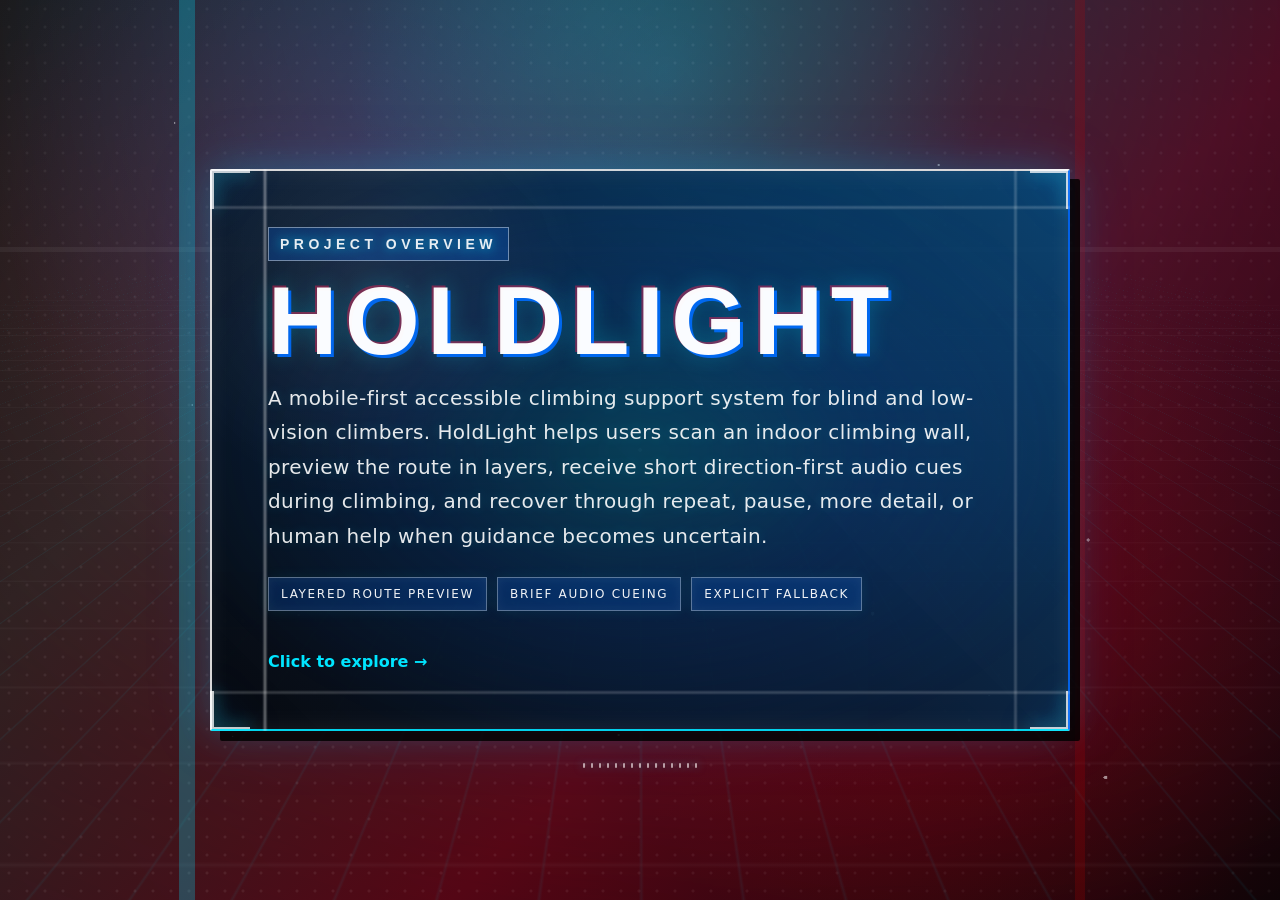
==== commit 534c2444: "Make the central panel the sole portfolio entrance" ====
--- a/index.html
+++ b/index.html
@@ -43,7 +43,7 @@
         <div class="digital-glyph">LOW VISION MODE ONLINE</div>
       </div>
 
-      <button class="holo-button" type="button" aria-label="Project overview for HoldLight" data-overview-target="modules.html">
+      <button class="holo-button" type="button" aria-label="Explore the HoldLight portfolio" data-overview-target="modules.html">
         <div class="button-text">
           <span class="overview-kicker">Project Overview</span>
           <span class="overview-title">HoldLight</span>
@@ -59,6 +59,7 @@
             <span>Brief Audio Cueing</span>
             <span>Explicit Fallback</span>
           </span>
+          <span class="overview-enter">Click to explore &rarr;</span>
         </div>
 
         <div class="holo-glow"></div>
@@ -90,12 +91,6 @@
         </div>
       </button>
 
-      <nav class="project-resource-links" aria-label="Project resources">
-        <a href="https://github.com/Yuuu-05/HoldLight/releases/tag/project-demo">Demo Video</a>
-        <a href="assets/documents/HoldLight-Poster.pdf">View Poster</a>
-        <a href="https://github.com/Yuuu-05/HoldLight">View Code</a>
-      </nav>
-
       <div class="sound-wave" aria-hidden="true">
         <div class="wave-bar"></div>
         <div class="wave-bar"></div>
--- a/portfolio.css
+++ b/portfolio.css
@@ -17527,9 +17527,7 @@
   }
 }
 
-/* Public project resources. */
-.overview-page .button-container { flex-direction: column; gap: 32px; }
-.project-resource-links { position: relative; z-index: 20; display: flex; flex-wrap: wrap; justify-content: center; gap: 12px; }
-.project-resource-links a { display: inline-block; padding: 12px 20px; border: 1px solid rgba(0, 229, 255, .65); border-radius: 8px; background: #101820; color: #fff; font: 600 15px/1.4 system-ui, sans-serif; text-decoration: none; }
-.project-resource-links a:hover { background: #193542; }
-.project-resource-links a:focus-visible { outline: 3px solid #fff; outline-offset: 4px; }
+/* Keep the portfolio entrance visible on smaller screens. */
+.overview-page { --overview-visual-scale: 1; overflow-y: auto; }
+.overview-enter { display: block; margin-top: 24px; color: var(--overview-cyan); font: 600 16px/1.4 system-ui, sans-serif; }
+.holo-button:focus-visible { outline: 3px solid var(--overview-cyan); outline-offset: 6px; }
